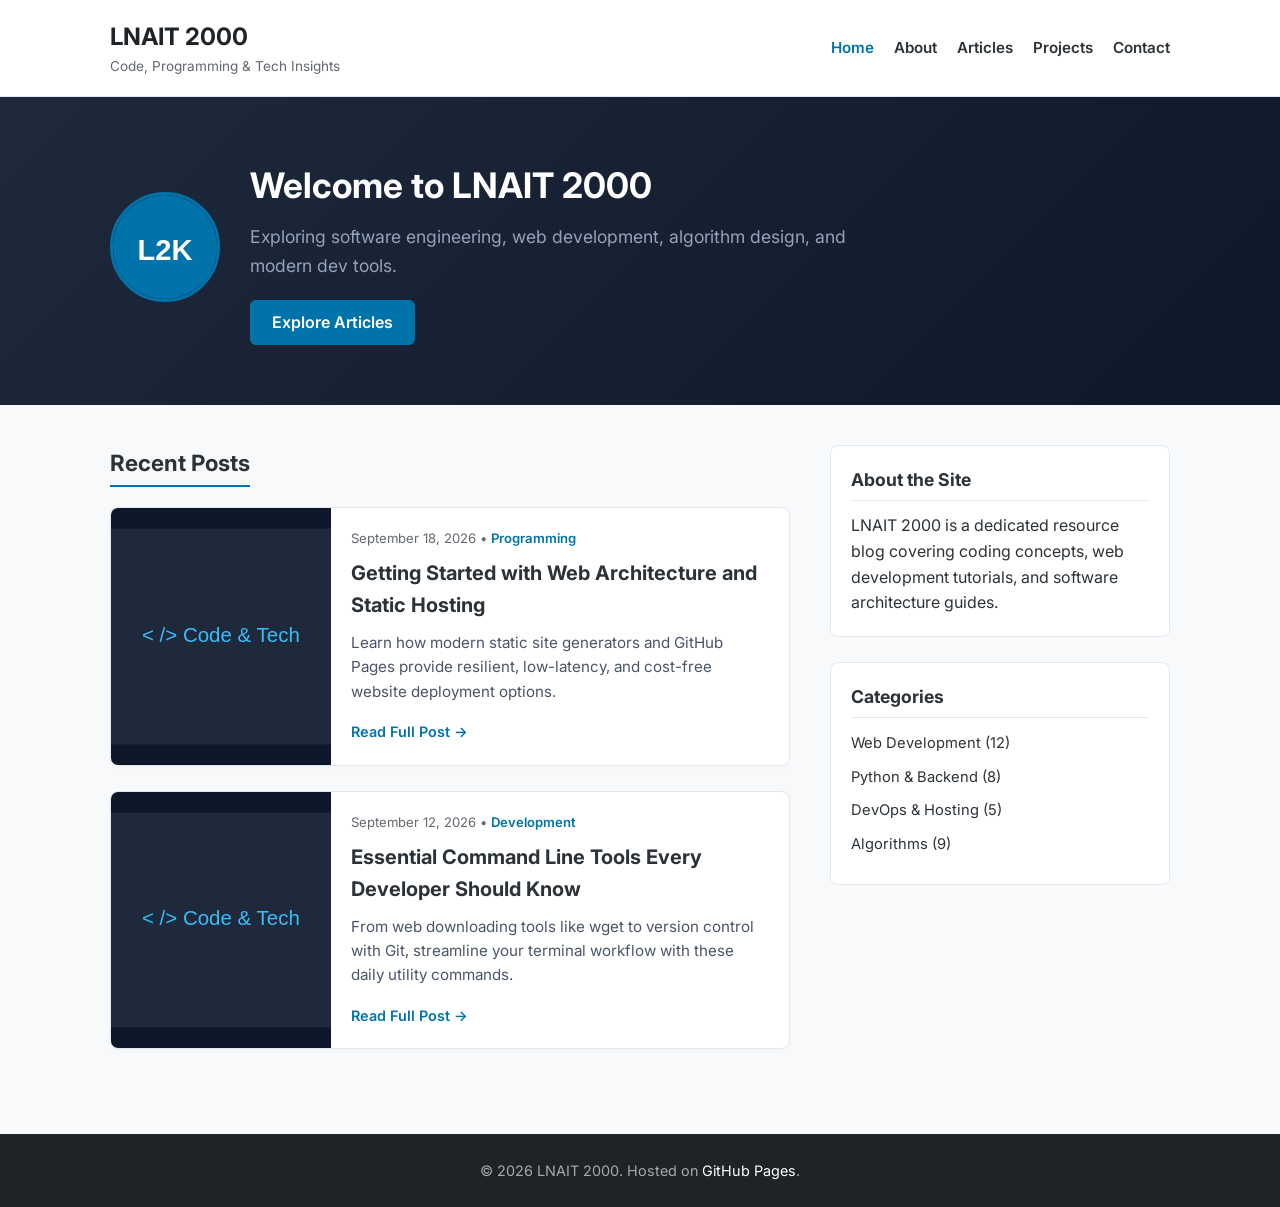
==== index.html @ fb59fc9f "Add files via upload ." ====
<!DOCTYPE html>
<html lang="en">
<head>
    <meta charset="UTF-8">
    <meta name="viewport" content="width=device-width, initial-scale=1.0">
    <title>LNAIT 2000 | Code & Programming</title>
    <link rel="stylesheet" href="style.css">
    <link rel="preconnect" href="https://fonts.googleapis.com">
    <link rel="preconnect" href="https://fonts.gstatic.com" crossorigin>
    <link href="https://fonts.googleapis.com/css2?family=Inter:wght@300;400;600;700&display=swap" rel="stylesheet">
</head>
<body>

    <!-- Header & Navigation -->
    <header class="site-header">
        <div class="container header-container">
            <div class="site-branding">
                <a href="index.html" class="site-title">LNAIT 2000</a>
                <p class="site-description">Code, Programming & Tech Insights</p>
            </div>
            <button class="mobile-toggle" aria-label="Toggle Navigation" id="mobile-toggle">
                <span></span>
                <span></span>
                <span></span>
            </button>
            <nav class="main-nav" id="main-nav">
                <ul>
                    <li><a href="#" class="active">Home</a></li>
                    <li><a href="#about">About</a></li>
                    <li><a href="#articles">Articles</a></li>
                    <li><a href="#projects">Projects</a></li>
                    <li><a href="#contact">Contact</a></li>
                </ul>
            </nav>
        </div>
    </header>

    <!-- Hero Section -->
    <section class="hero-section">
        <div class="container hero-container">
            <div class="hero-avatar">
                <img src="images/avatar.svg" alt="LNAIT 2000 Logo">
            </div>
            <div class="hero-content">
                <h1>Welcome to LNAIT 2000</h1>
                <p>Exploring software engineering, web development, algorithm design, and modern dev tools.</p>
                <a href="#articles" class="btn">Explore Articles</a>
            </div>
        </div>
    </section>

    <!-- Main Content Layout -->
    <div class="container layout-grid">
        <main class="main-content" id="articles">
            <h2 class="section-heading">Recent Posts</h2>

            <!-- Post 1 -->
            <article class="post-card">
                <div class="post-image">
                    <img src="images/post-cover.svg" alt="Post Cover">
                </div>
                <div class="post-body">
                    <div class="post-meta">September 18, 2026 • <span>Programming</span></div>
                    <h3 class="post-title"><a href="#">Getting Started with Web Architecture and Static Hosting</a></h3>
                    <p class="post-excerpt">Learn how modern static site generators and GitHub Pages provide resilient, low-latency, and cost-free website deployment options.</p>
                    <a href="#" class="read-more">Read Full Post &rarr;</a>
                </div>
            </article>

            <!-- Post 2 -->
            <article class="post-card">
                <div class="post-image">
                    <img src="images/post-cover.svg" alt="Post Cover">
                </div>
                <div class="post-body">
                    <div class="post-meta">September 12, 2026 • <span>Development</span></div>
                    <h3 class="post-title"><a href="#">Essential Command Line Tools Every Developer Should Know</a></h3>
                    <p class="post-excerpt">From web downloading tools like wget to version control with Git, streamline your terminal workflow with these daily utility commands.</p>
                    <a href="#" class="read-more">Read Full Post &rarr;</a>
                </div>
            </article>
        </main>

        <!-- Sidebar -->
        <aside class="sidebar" id="about">
            <div class="widget">
                <h3 class="widget-title">About the Site</h3>
                <p>LNAIT 2000 is a dedicated resource blog covering coding concepts, web development tutorials, and software architecture guides.</p>
            </div>

            <div class="widget">
                <h3 class="widget-title">Categories</h3>
                <ul class="widget-list">
                    <li><a href="#">Web Development (12)</a></li>
                    <li><a href="#">Python & Backend (8)</a></li>
                    <li><a href="#">DevOps & Hosting (5)</a></li>
                    <li><a href="#">Algorithms (9)</a></li>
                </ul>
            </div>
        </aside>
    </div>

    <!-- Footer -->
    <footer class="site-footer">
        <div class="container footer-container">
            <p>&copy; 2026 LNAIT 2000. Hosted on <a href="https://pages.github.com" target="_blank" rel="noopener">GitHub Pages</a>.</p>
        </div>
    </footer>

    <script src="script.js"></script>
</body>
</html>
---- style.css ----
:root {
    --primary-color: #0073aa;
    --primary-hover: #005177;
    --bg-color: #f7f9fa;
    --card-bg: #ffffff;
    --text-color: #2c3338;
    --text-muted: #646970;
    --border-color: #e2e8f0;
    --font-stack: 'Inter', system-ui, -apple-system, sans-serif;
}

* {
    box-sizing: border-box;
    margin: 0;
    padding: 0;
}

body {
    font-family: var(--font-stack);
    background-color: var(--bg-color);
    color: var(--text-color);
    line-height: 1.6;
}

.container {
    max-width: 1100px;
    margin: 0 auto;
    padding: 0 20px;
}

/* Header */
.site-header {
    background: #ffffff;
    border-bottom: 1px solid var(--border-color);
    position: sticky;
    top: 0;
    z-index: 100;
}

.header-container {
    display: flex;
    justify-content: space-between;
    align-items: center;
    padding: 18px 20px;
}

.site-title {
    font-size: 1.5rem;
    font-weight: 700;
    color: #1d2327;
    text-decoration: none;
}

.site-description {
    font-size: 0.85rem;
    color: var(--text-muted);
}

.main-nav ul {
    display: flex;
    list-style: none;
    gap: 20px;
}

.main-nav a {
    text-decoration: none;
    color: var(--text-color);
    font-weight: 600;
    font-size: 0.95rem;
    transition: color 0.2s;
}

.main-nav a:hover,
.main-nav a.active {
    color: var(--primary-color);
}

.mobile-toggle {
    display: none;
    background: none;
    border: none;
    cursor: pointer;
    flex-direction: column;
    gap: 4px;
}

.mobile-toggle span {
    width: 24px;
    height: 3px;
    background-color: var(--text-color);
    border-radius: 2px;
}

/* Hero Section */
.hero-section {
    background: linear-gradient(135deg, #1e293b 0%, #0f172a 100%);
    color: #ffffff;
    padding: 60px 0;
    margin-bottom: 40px;
}

.hero-container {
    display: flex;
    align-items: center;
    gap: 30px;
}

.hero-avatar img {
    width: 110px;
    height: 110px;
    border-radius: 50%;
    border: 3px solid var(--primary-color);
}

.hero-content h1 {
    font-size: 2.2rem;
    margin-bottom: 10px;
}

.hero-content p {
    font-size: 1.1rem;
    color: #94a3b8;
    margin-bottom: 20px;
    max-width: 600px;
}

.btn {
    display: inline-block;
    background-color: var(--primary-color);
    color: #ffffff;
    padding: 10px 22px;
    border-radius: 6px;
    text-decoration: none;
    font-weight: 600;
    transition: background 0.2s;
}

.btn:hover {
    background-color: var(--primary-hover);
}

/* Layout Grid */
.layout-grid {
    display: grid;
    grid-template-columns: 2fr 1fr;
    gap: 40px;
    margin-bottom: 60px;
}

.section-heading {
    font-size: 1.4rem;
    margin-bottom: 20px;
    border-bottom: 2px solid var(--primary-color);
    display: inline-block;
    padding-bottom: 4px;
}

/* Post Cards */
.post-card {
    background: var(--card-bg);
    border: 1px solid var(--border-color);
    border-radius: 8px;
    overflow: hidden;
    margin-bottom: 25px;
    display: flex;
    gap: 20px;
    box-shadow: 0 2px 4px rgba(0, 0, 0, 0.02);
}

.post-image img {
    width: 220px;
    height: 100%;
    object-fit: cover;
    display: block;
}

.post-body {
    padding: 20px 20px 20px 0;
}

.post-meta {
    font-size: 0.82rem;
    color: var(--text-muted);
    margin-bottom: 8px;
}

.post-meta span {
    color: var(--primary-color);
    font-weight: 600;
}

.post-title {
    font-size: 1.25rem;
    margin-bottom: 10px;
}

.post-title a {
    color: var(--text-color);
    text-decoration: none;
}

.post-title a:hover {
    color: var(--primary-color);
}

.post-excerpt {
    font-size: 0.95rem;
    color: #4a5568;
    margin-bottom: 15px;
}

.read-more {
    font-size: 0.9rem;
    font-weight: 600;
    color: var(--primary-color);
    text-decoration: none;
}

/* Sidebar Widgets */
.widget {
    background: var(--card-bg);
    border: 1px solid var(--border-color);
    border-radius: 8px;
    padding: 20px;
    margin-bottom: 25px;
}

.widget-title {
    font-size: 1.1rem;
    margin-bottom: 12px;
    padding-bottom: 6px;
    border-bottom: 1px solid var(--border-color);
}

.widget-list {
    list-style: none;
}

.widget-list li {
    margin-bottom: 8px;
}

.widget-list a {
    color: var(--text-color);
    text-decoration: none;
    font-size: 0.92rem;
}

.widget-list a:hover {
    color: var(--primary-color);
}

/* Footer */
.site-footer {
    background: #1d2327;
    color: #a7aaad;
    text-align: center;
    padding: 25px 0;
    font-size: 0.9rem;
}

.site-footer a {
    color: #ffffff;
    text-decoration: none;
}

/* Mobile Responsive */
@media (max-width: 768px) {
    .layout-grid {
        grid-template-columns: 1fr;
    }

    .hero-container {
        flex-direction: column;
        text-align: center;
    }

    .post-card {
        flex-direction: column;
    }

    .post-image img {
        width: 100%;
        height: 180px;
    }

    .post-body {
        padding: 20px;
    }

    .mobile-toggle {
        display: flex;
    }

    .main-nav {
        display: none;
        width: 100%;
        position: absolute;
        top: 100%;
        left: 0;
        background: #ffffff;
        border-bottom: 1px solid var(--border-color);
        padding: 15px 20px;
    }

    .main-nav.open {
        display: block;
    }

    .main-nav ul {
        flex-direction: column;
        gap: 12px;
    }
}
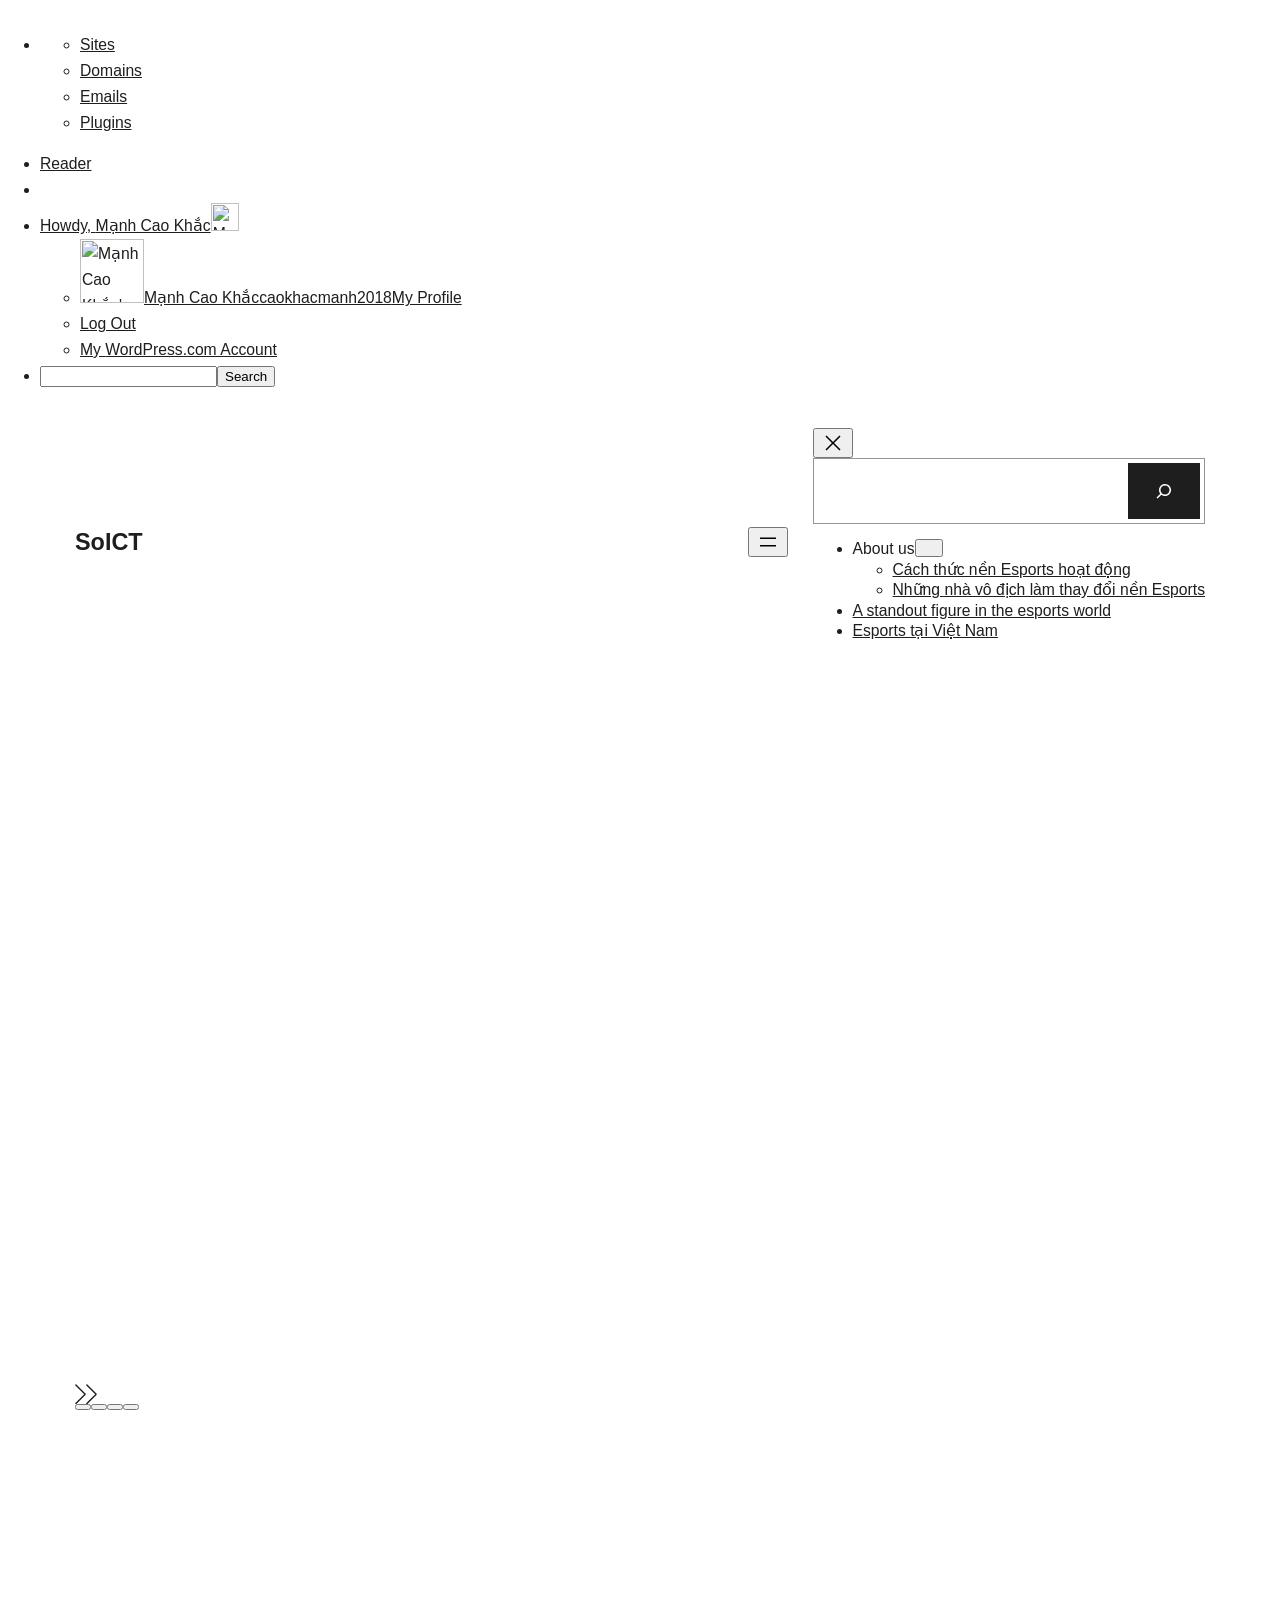
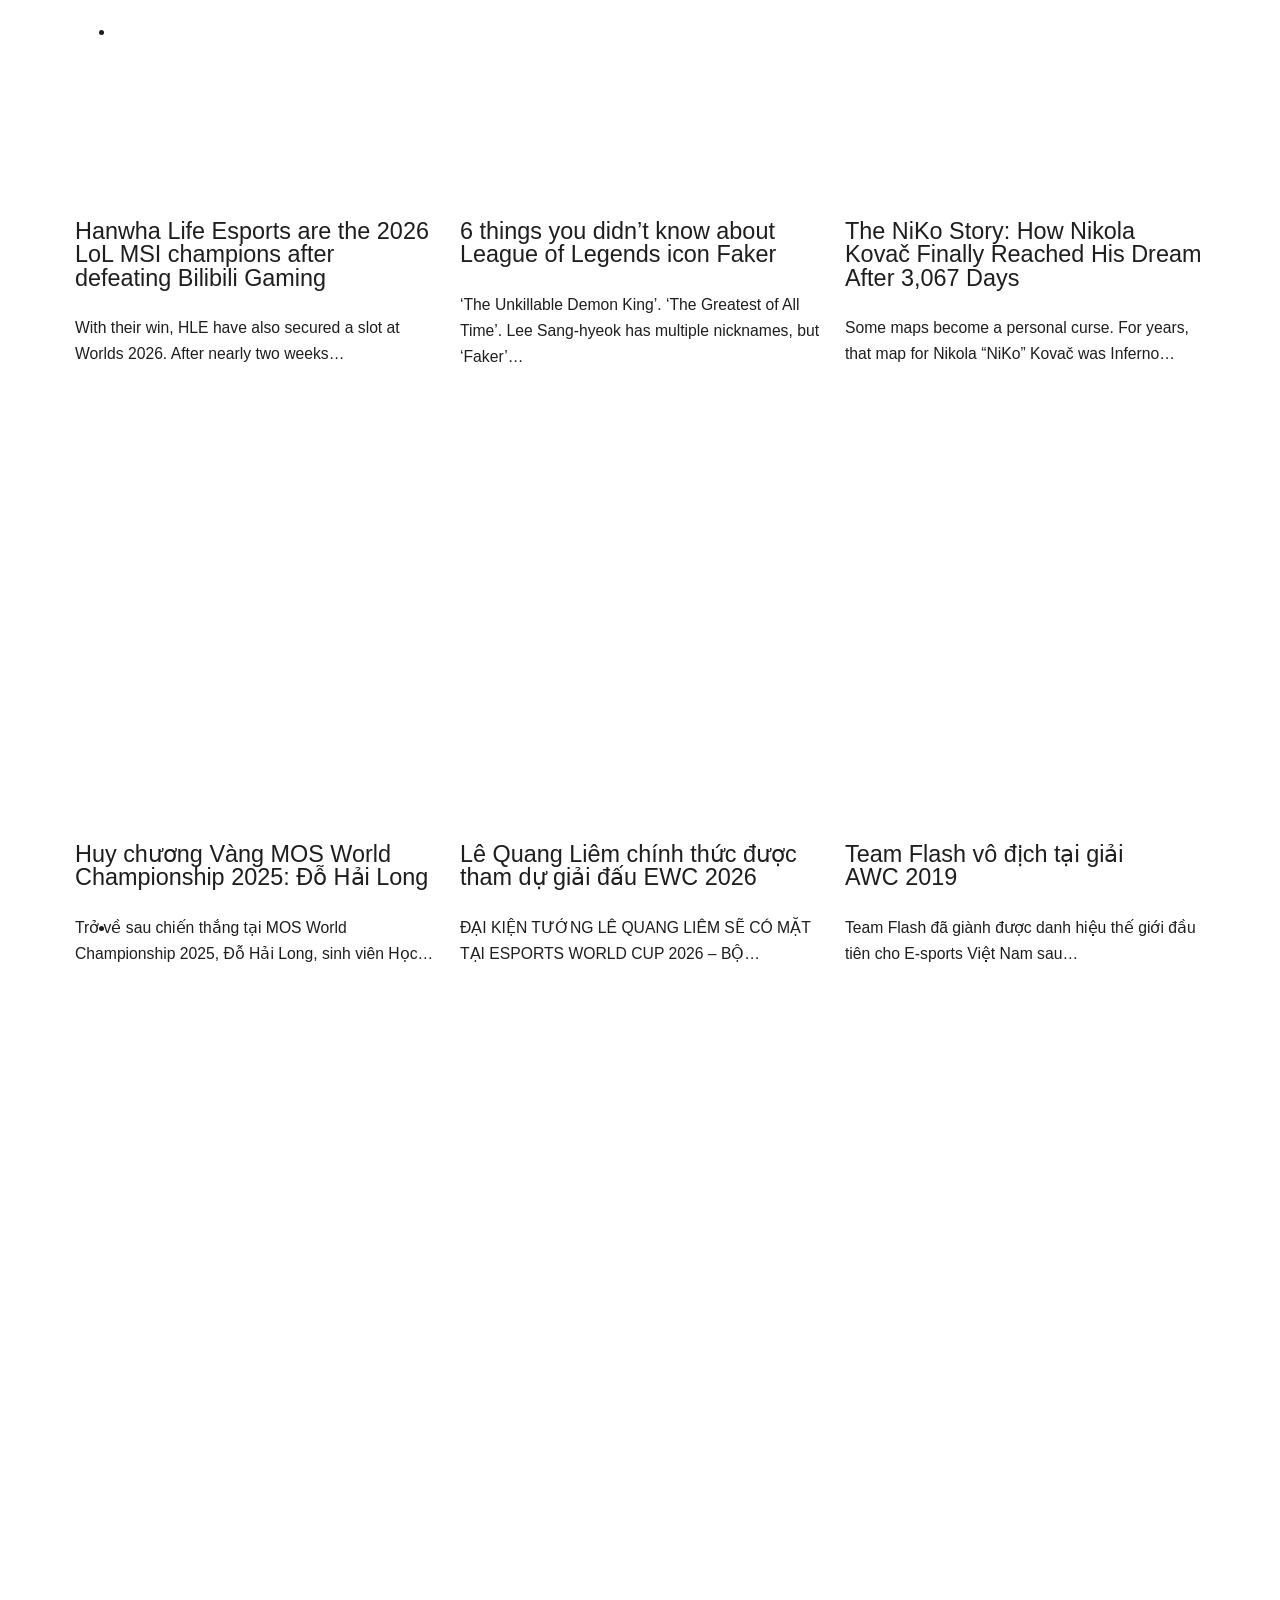
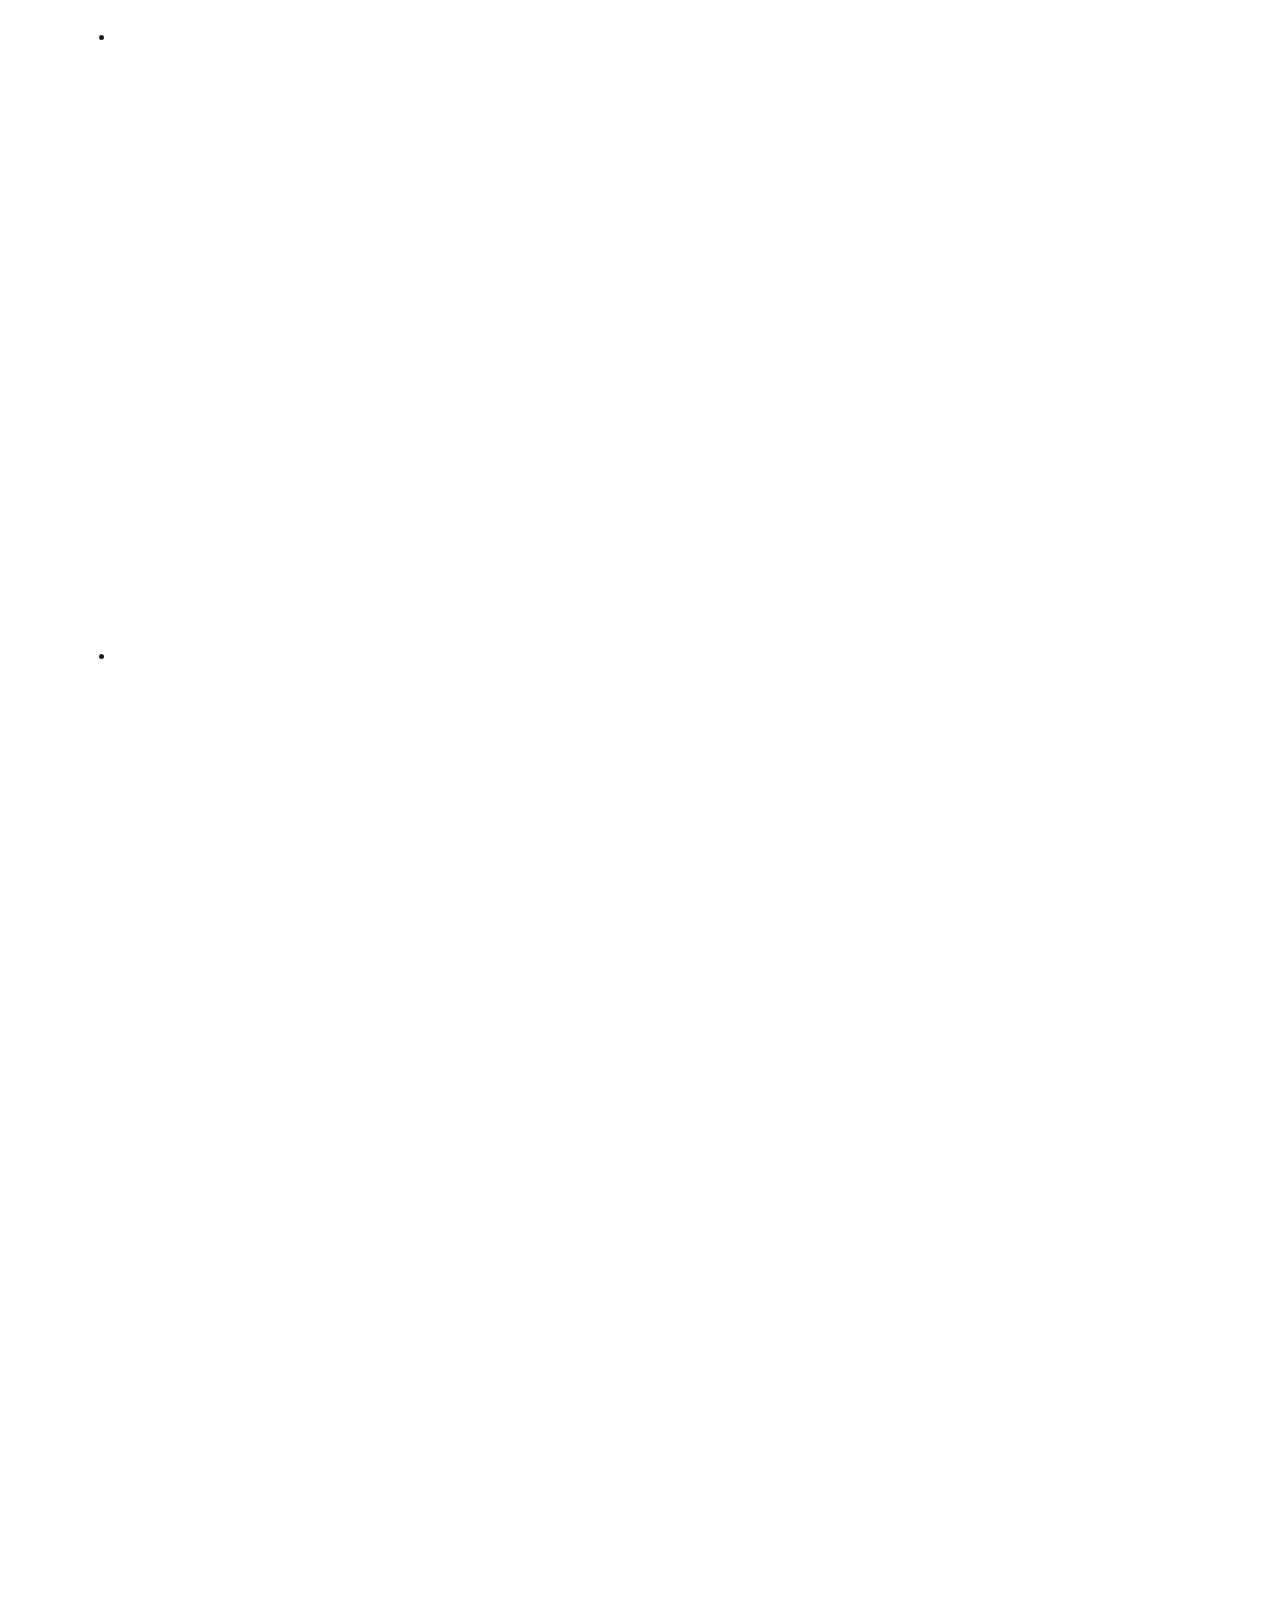
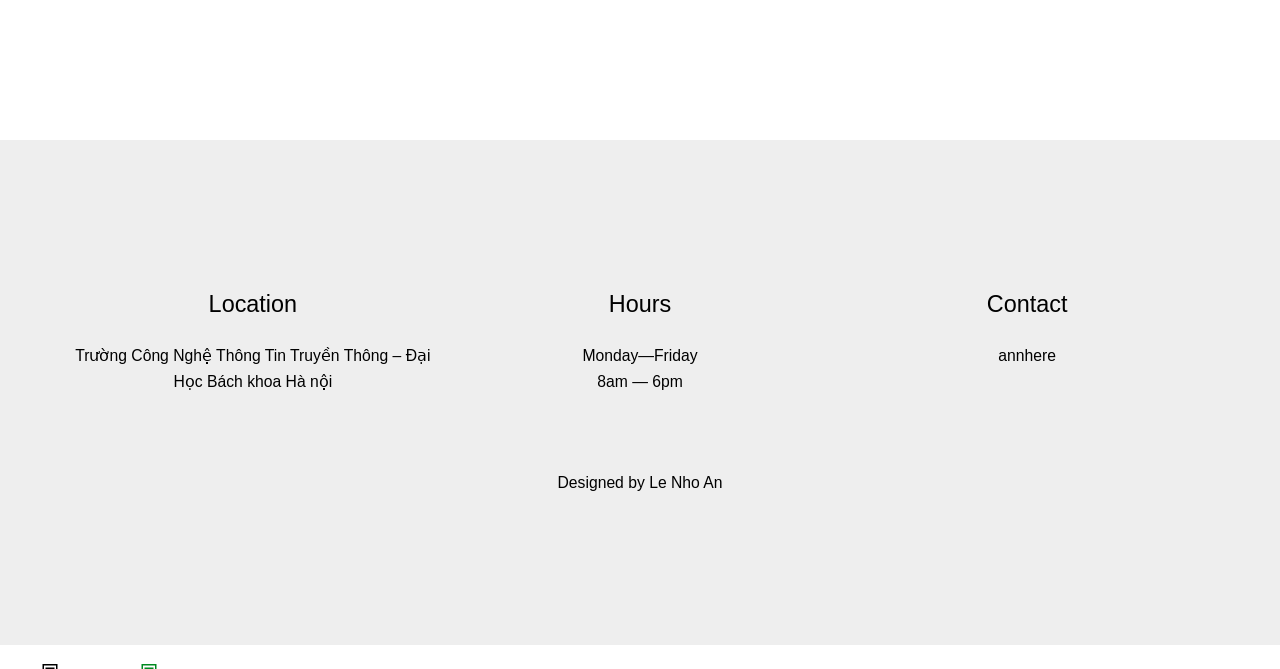
==== commit 7928e5b4: "Update index.html ." ====
--- a/index.html
+++ b/index.html
@@ -1,112 +1,993 @@
-<!DOCTYPE html>
-<html lang="en">
-<head>
-    <meta charset="UTF-8">
-    <meta name="viewport" content="width=device-width, initial-scale=1.0">
-    <title>LNAIT 2000 | Code & Programming</title>
-    <link rel="stylesheet" href="style.css">
-    <link rel="preconnect" href="https://fonts.googleapis.com">
-    <link rel="preconnect" href="https://fonts.gstatic.com" crossorigin>
-    <link href="https://fonts.googleapis.com/css2?family=Inter:wght@300;400;600;700&display=swap" rel="stylesheet">
-</head>
-<body>
-
-    <!-- Header & Navigation -->
-    <header class="site-header">
-        <div class="container header-container">
-            <div class="site-branding">
-                <a href="index.html" class="site-title">LNAIT 2000</a>
-                <p class="site-description">Code, Programming & Tech Insights</p>
-            </div>
-            <button class="mobile-toggle" aria-label="Toggle Navigation" id="mobile-toggle">
-                <span></span>
-                <span></span>
-                <span></span>
-            </button>
-            <nav class="main-nav" id="main-nav">
-                <ul>
-                    <li><a href="#" class="active">Home</a></li>
-                    <li><a href="#about">About</a></li>
-                    <li><a href="#articles">Articles</a></li>
-                    <li><a href="#projects">Projects</a></li>
-                    <li><a href="#contact">Contact</a></li>
-                </ul>
-            </nav>
-        </div>
-    </header>
-
-    <!-- Hero Section -->
-    <section class="hero-section">
-        <div class="container hero-container">
-            <div class="hero-avatar">
-                <img src="images/avatar.svg" alt="LNAIT 2000 Logo">
-            </div>
-            <div class="hero-content">
-                <h1>Welcome to LNAIT 2000</h1>
-                <p>Exploring software engineering, web development, algorithm design, and modern dev tools.</p>
-                <a href="#articles" class="btn">Explore Articles</a>
-            </div>
-        </div>
-    </section>
-
-    <!-- Main Content Layout -->
-    <div class="container layout-grid">
-        <main class="main-content" id="articles">
-            <h2 class="section-heading">Recent Posts</h2>
-
-            <!-- Post 1 -->
-            <article class="post-card">
-                <div class="post-image">
-                    <img src="images/post-cover.svg" alt="Post Cover">
-                </div>
-                <div class="post-body">
-                    <div class="post-meta">September 18, 2026 • <span>Programming</span></div>
-                    <h3 class="post-title"><a href="#">Getting Started with Web Architecture and Static Hosting</a></h3>
-                    <p class="post-excerpt">Learn how modern static site generators and GitHub Pages provide resilient, low-latency, and cost-free website deployment options.</p>
-                    <a href="#" class="read-more">Read Full Post &rarr;</a>
-                </div>
-            </article>
-
-            <!-- Post 2 -->
-            <article class="post-card">
-                <div class="post-image">
-                    <img src="images/post-cover.svg" alt="Post Cover">
-                </div>
-                <div class="post-body">
-                    <div class="post-meta">September 12, 2026 • <span>Development</span></div>
-                    <h3 class="post-title"><a href="#">Essential Command Line Tools Every Developer Should Know</a></h3>
-                    <p class="post-excerpt">From web downloading tools like wget to version control with Git, streamline your terminal workflow with these daily utility commands.</p>
-                    <a href="#" class="read-more">Read Full Post &rarr;</a>
-                </div>
-            </article>
-        </main>
-
-        <!-- Sidebar -->
-        <aside class="sidebar" id="about">
-            <div class="widget">
-                <h3 class="widget-title">About the Site</h3>
-                <p>LNAIT 2000 is a dedicated resource blog covering coding concepts, web development tutorials, and software architecture guides.</p>
-            </div>
-
-            <div class="widget">
-                <h3 class="widget-title">Categories</h3>
-                <ul class="widget-list">
-                    <li><a href="#">Web Development (12)</a></li>
-                    <li><a href="#">Python & Backend (8)</a></li>
-                    <li><a href="#">DevOps & Hosting (5)</a></li>
-                    <li><a href="#">Algorithms (9)</a></li>
-                </ul>
-            </div>
-        </aside>
-    </div>
-
-    <!-- Footer -->
-    <footer class="site-footer">
-        <div class="container footer-container">
-            <p>&copy; 2026 LNAIT 2000. Hosted on <a href="https://pages.github.com" target="_blank" rel="noopener">GitHub Pages</a>.</p>
-        </div>
-    </footer>
-
-    <script src="script.js"></script>
-</body>
-</html>+<html lang="en"><head>
+	<meta charset="UTF-8">
+	<meta name="viewport" content="width=device-width, initial-scale=1">
+<meta name="robots" content="max-image-preview:large">
+<link rel="preload" href="https://s0.wp.com/wp-content/themes/pub/assembler/assets/fonts/inter/InterVariable.woff2" as="font" type="font/woff2" crossorigin="">
+<title>SoICT – Toi yeu cong viec cua toi</title>
+<link rel="dns-prefetch" href="//s0.wp.com">
+<link rel="dns-prefetch" href="//wordpress.com">
+<link rel="alternate" type="application/rss+xml" title="SoICT » Feed" href="https://lnait2000.wordpress.com/feed/">
+<link rel="alternate" type="application/rss+xml" title="SoICT » Comments Feed" href="https://lnait2000.wordpress.com/comments/feed/">
+	<script type="text/javascript">
+		/* <![CDATA[ */
+		function addLoadEvent(func) {
+			var oldonload = window.onload;
+			if (typeof window.onload != 'function') {
+				window.onload = func;
+			} else {
+				window.onload = function () {
+					oldonload();
+					func();
+				}
+			}
+		}
+		/* ]]> */
+	</script>
+	<style id="wp-img-auto-sizes-contain-inline-css">
+img:is([sizes=auto i],[sizes^="auto," i]){contain-intrinsic-size:3000px 1500px}
+/*# sourceURL=wp-img-auto-sizes-contain-inline-css */
+</style>
+<link crossorigin="anonymous" rel="stylesheet" id="all-css-2-1" href="/_static/??-eJxdizsOgCAMQC8kNrqAg/Es/IJVqMZCvL7gpuv7wH0KJBuL8wyWGZzmFe1B3CekvpIO/ol2VQmjr09Sn+wpg4lHEGcsAYkh6Wv3GSm0/J0/pM1Lmgep1CRHqeT2ACafNBw=&amp;cssminify=yes" type="text/css" media="all">
+<style id="admin-bar-inline-css">
+		#wpadminbar #wp-admin-bar-command-palette .ab-icon:before {
+			content: "\f179";
+			content: "\f179" / '';
+			top: 3px;
+		}
+		#wpadminbar #wp-admin-bar-command-palette kbd {
+			background: transparent;
+		}
+		@media screen and (max-width: 782px) {
+			#wpadminbar #wp-admin-bar-command-palette .ab-icon:before {
+				text-indent: 0;
+				font: normal 32px/1 dashicons;
+				width: 52px;
+				text-align: center;
+				-webkit-font-smoothing: antialiased;
+				-moz-osx-font-smoothing: grayscale;
+				display: block;
+				font-size: 34px;
+				height: 46px;
+				line-height: 1.38235294;
+				top: 0;
+			}
+			#wpadminbar li#wp-admin-bar-command-palette {
+				display: block;
+			}
+			#wpadminbar #wp-admin-bar-command-palette {
+				position: static;
+			}
+		}
+		#wpadminbar .quicklinks li img.blavatar {
+			border-radius: 2px;
+		}
+		#wpadminbar #wp-admin-bar-site-name.has-site-icon > .ab-item {
+			display: flex;
+			align-items: center;
+			gap: 6px;
+		}
+		#wpadminbar #wp-admin-bar-site-name.has-site-icon > .ab-item:before {
+			content: none;
+		}
+		#wpadminbar #wp-admin-bar-site-name > .ab-item .site-icon {
+			width: 20px;
+			height: 20px;
+			background: #f0f0f1;
+			border-radius: 2px;
+		}
+		@media screen and (max-width: 782px) {
+			#wpadminbar #wp-admin-bar-site-name > .ab-item .site-icon {
+				position: absolute;
+				top: 9px;
+				left: 12px;
+				width: 28px;
+				height: 28px;
+				margin: 0;
+				border-radius: 4px;
+			}
+		}
+
+		@media screen { html { margin-top: 32px !important; } }
+		@media screen and ( max-width: 782px ) { html { margin-top: 46px !important; } }
+	
+@media print { #wpadminbar { display:none; } }
+
+			.admin-bar {
+				position: inherit !important;
+				top: auto !important;
+			}
+			.admin-bar .goog-te-banner-frame {
+				top: 32px !important
+			}
+			@media screen and (max-width: 782px) {
+				.admin-bar .goog-te-banner-frame {
+					top: 46px !important;
+				}
+			}
+			@media screen and (max-width: 480px) {
+				.admin-bar .goog-te-banner-frame {
+					position: absolute;
+				}
+			}
+		
+/*# sourceURL=admin-bar-inline-css */
+</style>
+<style id="wp-block-site-title-inline-css">
+.wp-block-site-title{box-sizing:border-box}.wp-block-site-title :where(a){color:inherit;font-family:inherit;font-size:inherit;font-style:inherit;font-weight:inherit;letter-spacing:inherit;line-height:inherit;text-decoration:inherit}
+/*# sourceURL=/wp-content/plugins/gutenberg-core/v24.0.0/build/styles/block-library/site-title/style.min.css */
+</style>
+<style id="wp-block-group-inline-css">
+.wp-block-group{box-sizing:border-box}:where(.wp-block-group.wp-block-group-is-layout-constrained){position:relative}
+/*# sourceURL=/wp-content/plugins/gutenberg-core/v24.0.0/build/styles/block-library/group/style.min.css */
+</style>
+<style id="wp-block-search-inline-css">
+.wp-block-search__button{margin-left:10px;word-break:normal}.wp-block-search__button.has-icon{line-height:0}.wp-block-search__button svg{fill:currentColor;height:1.25em;min-height:24px;min-width:24px;vertical-align:text-bottom;width:1.25em}:where(.wp-block-search__button){border:1px solid #ccc;padding:6px 10px}.wp-block-search__inside-wrapper{display:flex;flex:auto;flex-wrap:nowrap;max-width:100%}:where(.wp-block-search__label){width:100%}.wp-block-search.wp-block-search__button-only .wp-block-search__button{box-sizing:border-box;display:flex;flex-shrink:0;justify-content:center;margin-left:0;max-width:100%}.wp-block-search.wp-block-search__button-only .wp-block-search__inside-wrapper{min-width:0!important;transition-property:width}.wp-block-search.wp-block-search__button-only .wp-block-search__input{flex-basis:100%;transition-duration:.3s}.wp-block-search.wp-block-search__button-only.wp-block-search__searchfield-hidden,.wp-block-search.wp-block-search__button-only.wp-block-search__searchfield-hidden .wp-block-search__inside-wrapper{overflow:hidden}.wp-block-search.wp-block-search__button-only.wp-block-search__searchfield-hidden .wp-block-search__input{border-left-width:0!important;border-right-width:0!important;flex-basis:0;flex-grow:0;margin:0;min-width:0!important;padding-left:0!important;padding-right:0!important;width:0!important}:where(.wp-block-search__input){appearance:none;border:1px solid #949494;flex-grow:1;font-family:inherit;font-size:inherit;font-style:inherit;font-weight:inherit;letter-spacing:inherit;line-height:inherit;margin-left:0;margin-right:0;min-width:3rem;padding:8px;text-decoration:unset!important;text-transform:inherit}:where(.wp-block-search__button-inside .wp-block-search__inside-wrapper){background-color:#fff;border:1px solid #949494;box-sizing:border-box;padding:4px}:where(.wp-block-search__button-inside .wp-block-search__inside-wrapper) .wp-block-search__input{border:none;border-radius:0;padding:0 4px}:where(.wp-block-search__button-inside .wp-block-search__inside-wrapper) .wp-block-search__input:focus{outline:none}:where(.wp-block-search__button-inside .wp-block-search__inside-wrapper) :where(.wp-block-search__button){padding:4px 8px}.wp-block-search.aligncenter .wp-block-search__inside-wrapper{margin:auto}.wp-block[data-align=right] .wp-block-search.wp-block-search__button-only .wp-block-search__inside-wrapper{float:right}
+/*# sourceURL=/wp-content/plugins/gutenberg-core/v24.0.0/build/styles/block-library/search/style.min.css */
+</style>
+<style id="wp-block-navigation-link-inline-css">
+.wp-block-navigation .wp-block-navigation-item__label{overflow-wrap:break-word}.wp-block-navigation .wp-block-navigation-item__description{display:none}.link-ui-tools{outline:1px solid #f0f0f0;padding:8px}.link-ui-block-inserter{padding-top:8px}.link-ui-block-inserter__back{margin-left:8px;text-transform:uppercase}
+/*# sourceURL=/wp-content/plugins/gutenberg-core/v24.0.0/build/styles/block-library/navigation-link/style.min.css */
+</style>
+<link crossorigin="anonymous" rel="stylesheet" id="all-css-12-1" href="/wp-content/plugins/gutenberg-core/v24.0.0/build/styles/block-library/navigation/style.min.css?m=1789650619i&amp;cssminify=yes" type="text/css" media="all">
+<style id="wp-block-spacer-inline-css">
+.wp-block-spacer{clear:both}
+/*# sourceURL=/wp-content/plugins/gutenberg-core/v24.0.0/build/styles/block-library/spacer/style.min.css */
+</style>
+<link crossorigin="anonymous" rel="stylesheet" id="all-css-16-1" href="/_static/??-eJydzMENgzAMBdCFgA9BCC5VR6mKsVpDcKI6IeujSkzA8V0eSqwpaGJN2HMdff6IGlZO8U3bZVhWvEQJsw+0GczLwvYNBYdwaciswr2oSOTfP3juj24cp8E51/brCQprN7E=&amp;cssminify=yes" type="text/css" media="all">
+<style id="wp-block-image-inline-css">
+.wp-block-image>a,.wp-block-image>figure>a{display:inline-block}.wp-block-image img{box-sizing:border-box;height:auto;max-width:100%;vertical-align:bottom}@media not (prefers-reduced-motion){.wp-block-image img.hide{visibility:hidden}.wp-block-image img.show{animation:show-content-image .4s}}.wp-block-image[style*=border-radius] img,.wp-block-image[style*=border-radius]>a{border-radius:inherit}.wp-block-image.has-custom-border img{box-sizing:border-box}.wp-block-image.aligncenter{text-align:center}.wp-block-image.alignfull>a,.wp-block-image.alignwide>a{width:100%}.wp-block-image.alignfull img,.wp-block-image.alignwide img{height:auto;width:100%}.wp-block-image .aligncenter,.wp-block-image .alignleft,.wp-block-image .alignright,.wp-block-image.aligncenter,.wp-block-image.alignleft,.wp-block-image.alignright{display:table}.wp-block-image .aligncenter>figcaption,.wp-block-image .alignleft>figcaption,.wp-block-image .alignright>figcaption,.wp-block-image.aligncenter>figcaption,.wp-block-image.alignleft>figcaption,.wp-block-image.alignright>figcaption{caption-side:bottom;display:table-caption}.wp-block-image .alignleft{float:left;margin:.5em 1em .5em 0}.wp-block-image .alignright{float:right;margin:.5em 0 .5em 1em}.wp-block-image .aligncenter{margin-left:auto;margin-right:auto}.wp-block-image :where(figcaption){margin-bottom:1em;margin-top:.5em}.wp-block-image.is-style-circle-mask img{border-radius:9999px}@supports ((-webkit-mask-image:none) or (mask-image:none)) or (-webkit-mask-image:none){.wp-block-image.is-style-circle-mask img{border-radius:0;-webkit-mask-image:url('data:image/svg+xml;utf8,<svg viewBox="0 0 100 100" xmlns="http://www.w3.org/2000/svg"><circle cx="50" cy="50" r="50"/></svg>');mask-image:url('data:image/svg+xml;utf8,<svg viewBox="0 0 100 100" xmlns="http://www.w3.org/2000/svg"><circle cx="50" cy="50" r="50"/></svg>');mask-mode:alpha;-webkit-mask-position:center;mask-position:center;-webkit-mask-repeat:no-repeat;mask-repeat:no-repeat;-webkit-mask-size:contain;mask-size:contain}}:root :where(.wp-block-image.is-style-rounded img,.wp-block-image .is-style-rounded img){border-radius:9999px}.wp-block-image figure{margin:0}.wp-lightbox-container{display:flex;flex-direction:column;position:relative}.wp-lightbox-container img{cursor:zoom-in}.wp-lightbox-container img:hover+button{opacity:1}.wp-lightbox-container button{align-items:center;backdrop-filter:blur(16px) saturate(180%);background-color:rgba(90,90,90,.25);border:none;border-radius:4px;cursor:zoom-in;display:flex;height:20px;justify-content:center;opacity:0;padding:0;position:absolute;right:16px;text-align:center;top:16px;width:20px;z-index:100}@media not (prefers-reduced-motion){.wp-lightbox-container button{transition:opacity .2s ease}}.wp-lightbox-container button:focus-visible{outline:3px auto rgba(90,90,90,.25);outline:3px auto -webkit-focus-ring-color;outline-offset:3px}.wp-lightbox-container button:hover{cursor:pointer;opacity:1}.wp-lightbox-container button:focus{opacity:1}.wp-lightbox-container button:focus,.wp-lightbox-container button:hover,.wp-lightbox-container button:not(:hover):not(:active):not(.has-background){background-color:rgba(90,90,90,.25);border:none}.wp-lightbox-overlay{box-sizing:border-box;cursor:zoom-out;height:100vh;left:0;overflow:hidden;position:fixed;top:0;visibility:hidden;width:100%;z-index:100000}.wp-lightbox-overlay .wp-lightbox-close-button{align-items:center;cursor:pointer;display:flex;font-family:inherit;gap:8px;justify-content:center;line-height:1;min-height:40px;min-width:40px;padding:0 4px;position:absolute;right:calc(env(safe-area-inset-right) + 16px);top:calc(env(safe-area-inset-top) + 16px);z-index:5000000}.wp-lightbox-overlay .wp-lightbox-close-button:focus,.wp-lightbox-overlay .wp-lightbox-close-button:hover,.wp-lightbox-overlay .wp-lightbox-close-button:not(:hover):not(:active):not(.has-background){background:none;border:none}.wp-lightbox-overlay .wp-lightbox-close-button:has(.wp-lightbox-close-text:not([hidden])) .wp-lightbox-close-icon svg{height:1em;width:1em}.wp-lightbox-overlay .wp-lightbox-close-icon svg{display:block}.wp-lightbox-overlay .wp-lightbox-navigation-button-next,.wp-lightbox-overlay .wp-lightbox-navigation-button-prev{align-items:center;bottom:16px;cursor:pointer;display:flex;font-family:inherit;gap:4px;justify-content:center;line-height:1;min-height:40px;min-width:40px;padding:0 8px;position:absolute;z-index:2000002}.wp-lightbox-overlay .wp-lightbox-navigation-button-next[hidden],.wp-lightbox-overlay .wp-lightbox-navigation-button-prev[hidden]{display:none}@media (min-width:960px){.wp-lightbox-overlay .wp-lightbox-navigation-button-next,.wp-lightbox-overlay .wp-lightbox-navigation-button-prev{bottom:50%;transform:translateY(-50%)}}.wp-lightbox-overlay .wp-lightbox-navigation-button-next:focus,.wp-lightbox-overlay .wp-lightbox-navigation-button-next:hover,.wp-lightbox-overlay .wp-lightbox-navigation-button-next:not(:hover):not(:active):not(.has-background),.wp-lightbox-overlay .wp-lightbox-navigation-button-prev:focus,.wp-lightbox-overlay .wp-lightbox-navigation-button-prev:hover,.wp-lightbox-overlay .wp-lightbox-navigation-button-prev:not(:hover):not(:active):not(.has-background){background:none;border:none;padding:0 8px}.wp-lightbox-overlay .wp-lightbox-navigation-button-next:has(.wp-lightbox-navigation-text:not([hidden])) .wp-lightbox-navigation-icon svg,.wp-lightbox-overlay .wp-lightbox-navigation-button-prev:has(.wp-lightbox-navigation-text:not([hidden])) .wp-lightbox-navigation-icon svg{display:block;height:1.5em;width:1.5em}.wp-lightbox-overlay .wp-lightbox-navigation-button-prev{left:calc(env(safe-area-inset-left) + 16px)}.wp-lightbox-overlay .wp-lightbox-navigation-button-next{right:calc(env(safe-area-inset-right) + 16px)}.wp-lightbox-overlay .wp-lightbox-navigation-icon svg{vertical-align:middle}.wp-lightbox-overlay .lightbox-image-container{height:var(--wp--lightbox-container-height);left:50%;overflow:hidden;position:absolute;top:50%;transform:translate(-50%,-50%);transform-origin:top left;width:var(--wp--lightbox-container-width);z-index:2000001}.wp-lightbox-overlay .wp-block-image{align-items:center;box-sizing:border-box;display:flex;height:100%;justify-content:center;margin:0;position:relative;transform-origin:0 0;width:100%;z-index:3000000}.wp-lightbox-overlay .wp-block-image img{height:var(--wp--lightbox-image-height);min-height:var(--wp--lightbox-image-height);min-width:var(--wp--lightbox-image-width);width:var(--wp--lightbox-image-width)}.wp-lightbox-overlay .wp-block-image figcaption{display:none}.wp-lightbox-overlay button{background:none;border:none}.wp-lightbox-overlay .scrim{background-color:#fff;height:100%;opacity:.9;position:absolute;width:100%;z-index:2000000}.wp-lightbox-overlay.active{visibility:visible}@media not (prefers-reduced-motion){.wp-lightbox-overlay.active{animation:turn-on-visibility .25s both}.wp-lightbox-overlay.active img{animation:turn-on-visibility .35s both}.wp-lightbox-overlay.show-closing-animation:not(.active){animation:turn-off-visibility .35s both}.wp-lightbox-overlay.show-closing-animation:not(.active) img{animation:turn-off-visibility .25s both}.wp-lightbox-overlay.zoom.active{animation:none;opacity:1;visibility:visible}.wp-lightbox-overlay.zoom.active .lightbox-image-container{animation:lightbox-zoom-in .4s}.wp-lightbox-overlay.zoom.active .lightbox-image-container img{animation:none}.wp-lightbox-overlay.zoom.active .scrim{animation:turn-on-visibility .4s forwards}.wp-lightbox-overlay.zoom.show-closing-animation:not(.active){animation:none}.wp-lightbox-overlay.zoom.show-closing-animation:not(.active) .lightbox-image-container{animation:lightbox-zoom-out .4s}.wp-lightbox-overlay.zoom.show-closing-animation:not(.active) .lightbox-image-container img{animation:none}.wp-lightbox-overlay.zoom.show-closing-animation:not(.active) .scrim{animation:turn-off-visibility .4s forwards}}@keyframes show-content-image{0%{visibility:hidden}99%{visibility:hidden}to{visibility:visible}}@keyframes turn-on-visibility{0%{opacity:0}to{opacity:1}}@keyframes turn-off-visibility{0%{opacity:1;visibility:visible}99%{opacity:0;visibility:visible}to{opacity:0;visibility:hidden}}@keyframes lightbox-zoom-in{0%{transform:translate(calc((-100vw + var(--wp--lightbox-scrollbar-width))/2 + var(--wp--lightbox-initial-left-position)),calc(-50vh + var(--wp--lightbox-initial-top-position))) scale(var(--wp--lightbox-scale))}to{transform:translate(-50%,-50%) scale(1)}}@keyframes lightbox-zoom-out{0%{transform:translate(-50%,-50%) scale(1);visibility:visible}99%{visibility:visible}to{transform:translate(calc((-100vw + var(--wp--lightbox-scrollbar-width))/2 + var(--wp--lightbox-initial-left-position)),calc(-50vh + var(--wp--lightbox-initial-top-position))) scale(var(--wp--lightbox-scale));visibility:hidden}}
+/*# sourceURL=/wp-content/plugins/gutenberg-core/v24.0.0/build/styles/block-library/image/style.min.css */
+</style>
+<style id="wp-block-post-title-inline-css">
+.wp-block-post-title{box-sizing:border-box;word-break:break-word}.wp-block-post-title :where(a){display:inline-block;font-family:inherit;font-size:inherit;font-style:inherit;font-weight:inherit;letter-spacing:inherit;line-height:inherit;text-decoration:inherit}
+/*# sourceURL=/wp-content/plugins/gutenberg-core/v24.0.0/build/styles/block-library/post-title/style.min.css */
+</style>
+<style id="wp-block-heading-inline-css">
+h1:where(.wp-block-heading).has-background,h2:where(.wp-block-heading).has-background,h3:where(.wp-block-heading).has-background,h4:where(.wp-block-heading).has-background,h5:where(.wp-block-heading).has-background,h6:where(.wp-block-heading).has-background{padding:var(--wp--style--block-background-padding,1.25em 2.375em)}h1.has-text-align-left[style*=writing-mode]:where([style*=vertical-lr]),h1.has-text-align-right[style*=writing-mode]:where([style*=vertical-rl]),h2.has-text-align-left[style*=writing-mode]:where([style*=vertical-lr]),h2.has-text-align-right[style*=writing-mode]:where([style*=vertical-rl]),h3.has-text-align-left[style*=writing-mode]:where([style*=vertical-lr]),h3.has-text-align-right[style*=writing-mode]:where([style*=vertical-rl]),h4.has-text-align-left[style*=writing-mode]:where([style*=vertical-lr]),h4.has-text-align-right[style*=writing-mode]:where([style*=vertical-rl]),h5.has-text-align-left[style*=writing-mode]:where([style*=vertical-lr]),h5.has-text-align-right[style*=writing-mode]:where([style*=vertical-rl]),h6.has-text-align-left[style*=writing-mode]:where([style*=vertical-lr]),h6.has-text-align-right[style*=writing-mode]:where([style*=vertical-rl]){rotate:180deg}
+/*# sourceURL=/wp-content/plugins/gutenberg-core/v24.0.0/build/styles/block-library/heading/style.min.css */
+</style>
+<style id="wp-block-paragraph-inline-css">
+.is-small-text{font-size:.875em}.is-regular-text{font-size:1em}.is-large-text{font-size:2.25em}.is-larger-text{font-size:3em}.has-drop-cap:not(:focus):first-letter{float:left;font-size:8.4em;font-style:normal;font-weight:100;line-height:.68;margin:.05em .1em 0 0;text-transform:uppercase}body.rtl .has-drop-cap:not(:focus):first-letter{float:none;margin-left:.1em}p.has-drop-cap.has-background{overflow:hidden}:root :where(p.has-background){padding:var(--wp--style--block-background-padding,1.25em 2.375em)}:where(p.has-text-color:not(.has-link-color)) a{color:inherit}p.has-text-align-left[style*="writing-mode:vertical-lr"],p.has-text-align-right[style*="writing-mode:vertical-rl"]{rotate:180deg}
+/*# sourceURL=/wp-content/plugins/gutenberg-core/v24.0.0/build/styles/block-library/paragraph/style.min.css */
+</style>
+<style id="wp-block-post-excerpt-inline-css">
+:where(.wp-block-post-excerpt){box-sizing:border-box;margin-bottom:var(--wp--style--block-gap);margin-top:var(--wp--style--block-gap)}.wp-block-post-excerpt__excerpt{margin-bottom:0;margin-top:0}.wp-block-post-excerpt__more-text{margin-bottom:0;margin-top:var(--wp--style--block-gap)}.wp-block-post-excerpt__more-link{display:inline-block}
+/*# sourceURL=/wp-content/plugins/gutenberg-core/v24.0.0/build/styles/block-library/post-excerpt/style.min.css */
+</style>
+<style id="wp-block-media-text-inline-css">
+.wp-block-media-text{box-sizing:border-box;direction:ltr;display:grid;grid-template-columns:50% 1fr;grid-template-rows:auto}.wp-block-media-text.has-media-on-the-right{grid-template-columns:1fr 50%}.wp-block-media-text.is-vertically-aligned-top>.wp-block-media-text__content,.wp-block-media-text.is-vertically-aligned-top>.wp-block-media-text__media{align-self:start}.wp-block-media-text.is-vertically-aligned-center>.wp-block-media-text__content,.wp-block-media-text.is-vertically-aligned-center>.wp-block-media-text__media,.wp-block-media-text>.wp-block-media-text__content,.wp-block-media-text>.wp-block-media-text__media{align-self:center}.wp-block-media-text.is-vertically-aligned-bottom>.wp-block-media-text__content,.wp-block-media-text.is-vertically-aligned-bottom>.wp-block-media-text__media{align-self:end}.wp-block-media-text>.wp-block-media-text__media{grid-column:1;grid-row:1;margin:0}.wp-block-media-text>.wp-block-media-text__content{direction:ltr;grid-column:2;grid-row:1;padding:0 8%;word-break:break-word}.wp-block-media-text.has-media-on-the-right>.wp-block-media-text__media{grid-column:2;grid-row:1}.wp-block-media-text.has-media-on-the-right>.wp-block-media-text__content{grid-column:1;grid-row:1}.wp-block-media-text__media a{display:block}.wp-block-media-text__media img,.wp-block-media-text__media video{height:auto;max-width:unset;vertical-align:middle;width:100%}.wp-block-media-text.is-image-fill>.wp-block-media-text__media{background-size:cover;height:100%;min-height:250px}.wp-block-media-text.is-image-fill>.wp-block-media-text__media>a{display:block;height:100%}.wp-block-media-text.is-image-fill>.wp-block-media-text__media img{border:0;clip-path:inset(50%);height:1px;margin:-1px;overflow:hidden;padding:0;position:absolute;width:1px}.wp-block-media-text.is-image-fill-element>.wp-block-media-text__media{height:100%;min-height:250px;position:relative}.wp-block-media-text.is-image-fill-element>.wp-block-media-text__media>a{display:block;height:100%}.wp-block-media-text.is-image-fill-element>.wp-block-media-text__media img{height:100%;object-fit:cover;position:absolute;width:100%}@media (max-width:600px){.wp-block-media-text.is-stacked-on-mobile{grid-template-columns:100%!important}.wp-block-media-text.is-stacked-on-mobile>.wp-block-media-text__media{grid-column:1;grid-row:1}.wp-block-media-text.is-stacked-on-mobile>.wp-block-media-text__content{grid-column:1;grid-row:2}}
+/*# sourceURL=/wp-content/plugins/gutenberg-core/v24.0.0/build/styles/block-library/media-text/style.min.css */
+</style>
+<link crossorigin="anonymous" rel="stylesheet" id="all-css-28-1" href="/wp-content/mu-plugins/jetpack-plugin/sun/modules/carousel/jetpack-carousel.css?m=1785214086i&amp;cssminify=yes" type="text/css" media="all">
+<style id="wp-block-post-template-inline-css">
+.wp-block-post-template{box-sizing:border-box;list-style:none;margin-bottom:0;margin-top:0;max-width:100%;padding:0}.wp-block-post-template.is-flex-container{display:flex;flex-direction:row;flex-wrap:wrap;gap:1.25em}.wp-block-post-template.is-flex-container>li{margin:0;width:100%}@media (min-width:600px){.wp-block-post-template.is-flex-container.is-flex-container.columns-2>li{width:calc(50% - .625em)}.wp-block-post-template.is-flex-container.is-flex-container.columns-3>li{width:calc(33.33333% - .83333em)}.wp-block-post-template.is-flex-container.is-flex-container.columns-4>li{width:calc(25% - .9375em)}.wp-block-post-template.is-flex-container.is-flex-container.columns-5>li{width:calc(20% - 1em)}.wp-block-post-template.is-flex-container.is-flex-container.columns-6>li{width:calc(16.66667% - 1.04167em)}}@media (max-width:600px){.wp-block-post-template-is-layout-grid[class*=columns-]:not(.has-native-responsive-grid){grid-template-columns:1fr}}.wp-block-post-template-is-layout-constrained>li>.alignright,.wp-block-post-template-is-layout-flow>li>.alignright{float:right;margin-inline-end:0;margin-inline-start:2em}.wp-block-post-template-is-layout-constrained>li>.alignleft,.wp-block-post-template-is-layout-flow>li>.alignleft{float:left;margin-inline-end:2em;margin-inline-start:0}.wp-block-post-template-is-layout-constrained>li>.aligncenter,.wp-block-post-template-is-layout-flow>li>.aligncenter{margin-inline-end:auto;margin-inline-start:auto}
+/*# sourceURL=/wp-content/plugins/gutenberg-core/v24.0.0/build/styles/block-library/post-template/style.min.css */
+</style>
+<style id="jetpack-block-tiled-gallery-inline-css">
+:is(.wp-block-jetpack-tiled-gallery .is-style-circle,.wp-block-jetpack-tiled-gallery.is-style-circle) .tiled-gallery__item img{border-radius:50%}:is(.wp-block-jetpack-tiled-gallery .is-style-circle,.wp-block-jetpack-tiled-gallery .is-style-square,.wp-block-jetpack-tiled-gallery.is-style-circle,.wp-block-jetpack-tiled-gallery.is-style-square) .tiled-gallery__row{flex-grow:1;width:100%}:is(.wp-block-jetpack-tiled-gallery .is-style-circle,.wp-block-jetpack-tiled-gallery .is-style-square,.wp-block-jetpack-tiled-gallery.is-style-circle,.wp-block-jetpack-tiled-gallery.is-style-square) .tiled-gallery__row.columns-1 .tiled-gallery__col{width:100%}:is(.wp-block-jetpack-tiled-gallery .is-style-circle,.wp-block-jetpack-tiled-gallery .is-style-square,.wp-block-jetpack-tiled-gallery.is-style-circle,.wp-block-jetpack-tiled-gallery.is-style-square) .tiled-gallery__row.columns-2 .tiled-gallery__col{width:calc(50% - 2px)}:is(.wp-block-jetpack-tiled-gallery .is-style-circle,.wp-block-jetpack-tiled-gallery .is-style-square,.wp-block-jetpack-tiled-gallery.is-style-circle,.wp-block-jetpack-tiled-gallery.is-style-square) .tiled-gallery__row.columns-3 .tiled-gallery__col{width:calc(33.33333% - 2.66667px)}:is(.wp-block-jetpack-tiled-gallery .is-style-circle,.wp-block-jetpack-tiled-gallery .is-style-square,.wp-block-jetpack-tiled-gallery.is-style-circle,.wp-block-jetpack-tiled-gallery.is-style-square) .tiled-gallery__row.columns-4 .tiled-gallery__col{width:calc(25% - 3px)}:is(.wp-block-jetpack-tiled-gallery .is-style-circle,.wp-block-jetpack-tiled-gallery .is-style-square,.wp-block-jetpack-tiled-gallery.is-style-circle,.wp-block-jetpack-tiled-gallery.is-style-square) .tiled-gallery__row.columns-5 .tiled-gallery__col{width:calc(20% - 3.2px)}:is(.wp-block-jetpack-tiled-gallery .is-style-circle,.wp-block-jetpack-tiled-gallery .is-style-square,.wp-block-jetpack-tiled-gallery.is-style-circle,.wp-block-jetpack-tiled-gallery.is-style-square) .tiled-gallery__row.columns-6 .tiled-gallery__col{width:calc(16.66667% - 3.33333px)}:is(.wp-block-jetpack-tiled-gallery .is-style-circle,.wp-block-jetpack-tiled-gallery .is-style-square,.wp-block-jetpack-tiled-gallery.is-style-circle,.wp-block-jetpack-tiled-gallery.is-style-square) .tiled-gallery__row.columns-7 .tiled-gallery__col{width:calc(14.28571% - 3.42857px)}:is(.wp-block-jetpack-tiled-gallery .is-style-circle,.wp-block-jetpack-tiled-gallery .is-style-square,.wp-block-jetpack-tiled-gallery.is-style-circle,.wp-block-jetpack-tiled-gallery.is-style-square) .tiled-gallery__row.columns-8 .tiled-gallery__col{width:calc(12.5% - 3.5px)}:is(.wp-block-jetpack-tiled-gallery .is-style-circle,.wp-block-jetpack-tiled-gallery .is-style-square,.wp-block-jetpack-tiled-gallery.is-style-circle,.wp-block-jetpack-tiled-gallery.is-style-square) .tiled-gallery__row.columns-9 .tiled-gallery__col{width:calc(11.11111% - 3.55556px)}:is(.wp-block-jetpack-tiled-gallery .is-style-circle,.wp-block-jetpack-tiled-gallery .is-style-square,.wp-block-jetpack-tiled-gallery.is-style-circle,.wp-block-jetpack-tiled-gallery.is-style-square) .tiled-gallery__row.columns-10 .tiled-gallery__col{width:calc(10% - 3.6px)}:is(.wp-block-jetpack-tiled-gallery .is-style-circle,.wp-block-jetpack-tiled-gallery .is-style-square,.wp-block-jetpack-tiled-gallery.is-style-circle,.wp-block-jetpack-tiled-gallery.is-style-square) .tiled-gallery__row.columns-11 .tiled-gallery__col{width:calc(9.09091% - 3.63636px)}:is(.wp-block-jetpack-tiled-gallery .is-style-circle,.wp-block-jetpack-tiled-gallery .is-style-square,.wp-block-jetpack-tiled-gallery.is-style-circle,.wp-block-jetpack-tiled-gallery.is-style-square) .tiled-gallery__row.columns-12 .tiled-gallery__col{width:calc(8.33333% - 3.66667px)}:is(.wp-block-jetpack-tiled-gallery .is-style-circle,.wp-block-jetpack-tiled-gallery .is-style-square,.wp-block-jetpack-tiled-gallery.is-style-circle,.wp-block-jetpack-tiled-gallery.is-style-square) .tiled-gallery__row.columns-13 .tiled-gallery__col{width:calc(7.69231% - 3.69231px)}:is(.wp-block-jetpack-tiled-gallery .is-style-circle,.wp-block-jetpack-tiled-gallery .is-style-square,.wp-block-jetpack-tiled-gallery.is-style-circle,.wp-block-jetpack-tiled-gallery.is-style-square) .tiled-gallery__row.columns-14 .tiled-gallery__col{width:calc(7.14286% - 3.71429px)}:is(.wp-block-jetpack-tiled-gallery .is-style-circle,.wp-block-jetpack-tiled-gallery .is-style-square,.wp-block-jetpack-tiled-gallery.is-style-circle,.wp-block-jetpack-tiled-gallery.is-style-square) .tiled-gallery__row.columns-15 .tiled-gallery__col{width:calc(6.66667% - 3.73333px)}:is(.wp-block-jetpack-tiled-gallery .is-style-circle,.wp-block-jetpack-tiled-gallery .is-style-square,.wp-block-jetpack-tiled-gallery.is-style-circle,.wp-block-jetpack-tiled-gallery.is-style-square) .tiled-gallery__row.columns-16 .tiled-gallery__col{width:calc(6.25% - 3.75px)}:is(.wp-block-jetpack-tiled-gallery .is-style-circle,.wp-block-jetpack-tiled-gallery .is-style-square,.wp-block-jetpack-tiled-gallery.is-style-circle,.wp-block-jetpack-tiled-gallery.is-style-square) .tiled-gallery__row.columns-17 .tiled-gallery__col{width:calc(5.88235% - 3.76471px)}:is(.wp-block-jetpack-tiled-gallery .is-style-circle,.wp-block-jetpack-tiled-gallery .is-style-square,.wp-block-jetpack-tiled-gallery.is-style-circle,.wp-block-jetpack-tiled-gallery.is-style-square) .tiled-gallery__row.columns-18 .tiled-gallery__col{width:calc(5.55556% - 3.77778px)}:is(.wp-block-jetpack-tiled-gallery .is-style-circle,.wp-block-jetpack-tiled-gallery .is-style-square,.wp-block-jetpack-tiled-gallery.is-style-circle,.wp-block-jetpack-tiled-gallery.is-style-square) .tiled-gallery__row.columns-19 .tiled-gallery__col{width:calc(5.26316% - 3.78947px)}:is(.wp-block-jetpack-tiled-gallery .is-style-circle,.wp-block-jetpack-tiled-gallery .is-style-square,.wp-block-jetpack-tiled-gallery.is-style-circle,.wp-block-jetpack-tiled-gallery.is-style-square) .tiled-gallery__row.columns-20 .tiled-gallery__col{width:calc(5% - 3.8px)}:is(.wp-block-jetpack-tiled-gallery .is-style-circle,.wp-block-jetpack-tiled-gallery .is-style-square,.wp-block-jetpack-tiled-gallery.is-style-circle,.wp-block-jetpack-tiled-gallery.is-style-square) .tiled-gallery__item img{aspect-ratio:1}:is(.wp-block-jetpack-tiled-gallery .is-style-columns,.wp-block-jetpack-tiled-gallery .is-style-rectangular,.wp-block-jetpack-tiled-gallery.is-style-columns,.wp-block-jetpack-tiled-gallery.is-style-rectangular) .tiled-gallery__item{display:flex}.wp-block-jetpack-tiled-gallery .has-rounded-corners-1 .tiled-gallery__item img{border-radius:1px}.wp-block-jetpack-tiled-gallery .has-rounded-corners-2 .tiled-gallery__item img{border-radius:2px}.wp-block-jetpack-tiled-gallery .has-rounded-corners-3 .tiled-gallery__item img{border-radius:3px}.wp-block-jetpack-tiled-gallery .has-rounded-corners-4 .tiled-gallery__item img{border-radius:4px}.wp-block-jetpack-tiled-gallery .has-rounded-corners-5 .tiled-gallery__item img{border-radius:5px}.wp-block-jetpack-tiled-gallery .has-rounded-corners-6 .tiled-gallery__item img{border-radius:6px}.wp-block-jetpack-tiled-gallery .has-rounded-corners-7 .tiled-gallery__item img{border-radius:7px}.wp-block-jetpack-tiled-gallery .has-rounded-corners-8 .tiled-gallery__item img{border-radius:8px}.wp-block-jetpack-tiled-gallery .has-rounded-corners-9 .tiled-gallery__item img{border-radius:9px}.wp-block-jetpack-tiled-gallery .has-rounded-corners-10 .tiled-gallery__item img{border-radius:10px}.wp-block-jetpack-tiled-gallery .has-rounded-corners-11 .tiled-gallery__item img{border-radius:11px}.wp-block-jetpack-tiled-gallery .has-rounded-corners-12 .tiled-gallery__item img{border-radius:12px}.wp-block-jetpack-tiled-gallery .has-rounded-corners-13 .tiled-gallery__item img{border-radius:13px}.wp-block-jetpack-tiled-gallery .has-rounded-corners-14 .tiled-gallery__item img{border-radius:14px}.wp-block-jetpack-tiled-gallery .has-rounded-corners-15 .tiled-gallery__item img{border-radius:15px}.wp-block-jetpack-tiled-gallery .has-rounded-corners-16 .tiled-gallery__item img{border-radius:16px}.wp-block-jetpack-tiled-gallery .has-rounded-corners-17 .tiled-gallery__item img{border-radius:17px}.wp-block-jetpack-tiled-gallery .has-rounded-corners-18 .tiled-gallery__item img{border-radius:18px}.wp-block-jetpack-tiled-gallery .has-rounded-corners-19 .tiled-gallery__item img{border-radius:19px}.wp-block-jetpack-tiled-gallery .has-rounded-corners-20 .tiled-gallery__item img{border-radius:20px}.tiled-gallery__gallery{display:flex;flex-wrap:wrap;padding:0;width:100%}.tiled-gallery__row{display:flex;flex-direction:row;justify-content:center;margin:0;width:100%}.tiled-gallery__row+.tiled-gallery__row{margin-top:4px}.tiled-gallery__col{display:flex;flex-direction:column;justify-content:center;margin:0}.tiled-gallery__col+.tiled-gallery__col{margin-inline-start:4px}.tiled-gallery__item{flex-grow:1;justify-content:center;margin:0;overflow:hidden;padding:0;position:relative}.tiled-gallery__item.filter__black-and-white{filter:grayscale(100%)}.tiled-gallery__item.filter__sepia{filter:sepia(100%)}.tiled-gallery__item.filter__1977{position:relative}.tiled-gallery__item.filter__1977 img{width:100%;z-index:1}.tiled-gallery__item.filter__1977:before{z-index:2}.tiled-gallery__item.filter__1977:after,.tiled-gallery__item.filter__1977:before{content:"";display:block;height:100%;left:0;pointer-events:none;position:absolute;top:0;width:100%}.tiled-gallery__item.filter__1977:after{z-index:3}.tiled-gallery__item.filter__1977{filter:contrast(1.1) brightness(1.1) saturate(1.3)}.tiled-gallery__item.filter__1977:after{background:#f36abc4d;mix-blend-mode:screen}.tiled-gallery__item.filter__clarendon{position:relative}.tiled-gallery__item.filter__clarendon img{width:100%;z-index:1}.tiled-gallery__item.filter__clarendon:before{z-index:2}.tiled-gallery__item.filter__clarendon:after,.tiled-gallery__item.filter__clarendon:before{content:"";display:block;height:100%;left:0;pointer-events:none;position:absolute;top:0;width:100%}.tiled-gallery__item.filter__clarendon:after{z-index:3}.tiled-gallery__item.filter__clarendon{filter:contrast(1.2) saturate(1.35)}.tiled-gallery__item.filter__clarendon:before{background:#7fbbe333;mix-blend-mode:overlay}.tiled-gallery__item.filter__gingham{position:relative}.tiled-gallery__item.filter__gingham img{width:100%;z-index:1}.tiled-gallery__item.filter__gingham:before{z-index:2}.tiled-gallery__item.filter__gingham:after,.tiled-gallery__item.filter__gingham:before{content:"";display:block;height:100%;left:0;pointer-events:none;position:absolute;top:0;width:100%}.tiled-gallery__item.filter__gingham:after{z-index:3}.tiled-gallery__item.filter__gingham{filter:brightness(1.05) hue-rotate(-10deg)}.tiled-gallery__item.filter__gingham:after{background:#e6e6fa;mix-blend-mode:soft-light}.tiled-gallery__item+.tiled-gallery__item{margin-top:4px}.tiled-gallery__item:focus-within{box-shadow:0 0 0 2px #3858e9;overflow:visible}.tiled-gallery__item>a,.tiled-gallery__item>a>img,.tiled-gallery__item>img{display:block;height:auto;margin:0;max-width:100%;object-fit:cover;object-position:center;padding:0;width:100%}.is-email .tiled-gallery__gallery{display:block}
+/*# sourceURL=/wp-content/mu-plugins/jetpack-plugin/sun/_inc/blocks/tiled-gallery/view.css?minify=false */
+</style>
+<style id="wp-block-columns-inline-css">
+.wp-block-columns{box-sizing:border-box;display:flex;flex-wrap:wrap!important}@media (min-width:782px){.wp-block-columns{flex-wrap:nowrap!important}}.wp-block-columns{align-items:normal!important}.wp-block-columns.are-vertically-aligned-top{align-items:flex-start}.wp-block-columns.are-vertically-aligned-center{align-items:center}.wp-block-columns.are-vertically-aligned-bottom{align-items:flex-end}@media (max-width:781px){.wp-block-columns:not(.is-not-stacked-on-mobile)>.wp-block-column{flex-basis:100%!important}}@media (min-width:782px){.wp-block-columns:not(.is-not-stacked-on-mobile)>.wp-block-column{flex-basis:0;flex-grow:1}.wp-block-columns:not(.is-not-stacked-on-mobile)>.wp-block-column[style*=flex-basis]{flex-grow:0}}.wp-block-columns.is-not-stacked-on-mobile{flex-wrap:nowrap!important}.wp-block-columns.is-not-stacked-on-mobile>.wp-block-column{flex-basis:0;flex-grow:1}.wp-block-columns.is-not-stacked-on-mobile>.wp-block-column[style*=flex-basis]{flex-grow:0}:where(.wp-block-columns){margin-bottom:1.75em}:where(.wp-block-columns.has-background){padding:var(--wp--style--block-background-padding,1.25em 2.375em)}.wp-block-column{flex-grow:1;min-width:0;overflow-wrap:break-word;word-break:break-word}.wp-block-column.is-vertically-aligned-top{align-self:flex-start}.wp-block-column.is-vertically-aligned-center{align-self:center}.wp-block-column.is-vertically-aligned-bottom{align-self:flex-end}.wp-block-column.is-vertically-aligned-stretch{align-self:stretch}.wp-block-column.is-vertically-aligned-bottom,.wp-block-column.is-vertically-aligned-center,.wp-block-column.is-vertically-aligned-top{width:100%}
+/*# sourceURL=/wp-content/plugins/gutenberg-core/v24.0.0/build/styles/block-library/columns/style.min.css */
+</style>
+<style id="wp-block-library-inline-css">
+:root{--wp-block-synced-color:#7a00df;--wp-block-synced-color--rgb:122,0,223;--wp-bound-block-color:var(--wp-block-synced-color);--wp-editor-canvas-background:#ddd;--wp-admin-theme-color:#007cba;--wp-admin-theme-color--rgb:0,124,186;--wp-admin-theme-color-darker-10:#006ba1;--wp-admin-theme-color-darker-10--rgb:0,107,160.5;--wp-admin-theme-color-darker-20:#005a87;--wp-admin-theme-color-darker-20--rgb:0,90,135;--wp-admin-border-width-focus:2px}@media (min-resolution:192dpi){:root{--wp-admin-border-width-focus:1.5px}}.wp-element-button{cursor:pointer}:root .has-very-light-gray-background-color{background-color:#eee}:root .has-very-dark-gray-background-color{background-color:#313131}:root .has-very-light-gray-color{color:#eee}:root .has-very-dark-gray-color{color:#313131}:root .has-vivid-green-cyan-to-vivid-cyan-blue-gradient-background{background:linear-gradient(135deg,#00d084,#0693e3)}:root .has-purple-crush-gradient-background{background:linear-gradient(135deg,#34e2e4,#4721fb 50%,#ab1dfe)}:root .has-hazy-dawn-gradient-background{background:linear-gradient(135deg,#faaca8,#dad0ec)}:root .has-subdued-olive-gradient-background{background:linear-gradient(135deg,#fafae1,#67a671)}:root .has-atomic-cream-gradient-background{background:linear-gradient(135deg,#fdd79a,#004a59)}:root .has-nightshade-gradient-background{background:linear-gradient(135deg,#330968,#31cdcf)}:root .has-midnight-gradient-background{background:linear-gradient(135deg,#020381,#2874fc)}:root{--wp--preset--font-size--normal:16px;--wp--preset--font-size--huge:42px}.has-regular-font-size{font-size:1em}.has-larger-font-size{font-size:2.625em}.has-normal-font-size{font-size:var(--wp--preset--font-size--normal)}.has-huge-font-size{font-size:var(--wp--preset--font-size--huge)}:root .has-text-align-center{text-align:center}:root .has-text-align-left{text-align:left}:root .has-text-align-right{text-align:right}.has-fit-text{white-space:nowrap!important}#end-resizable-editor-section{display:none}.aligncenter{clear:both}.items-justified-left{justify-content:flex-start}.items-justified-center{justify-content:center}.items-justified-right{justify-content:flex-end}.items-justified-space-between{justify-content:space-between}.screen-reader-text{word-wrap:normal!important;border:0;clip-path:inset(50%);height:1px;margin:-1px;overflow:hidden;padding:0;position:absolute;width:1px;word-break:normal!important}.screen-reader-text:focus{background-color:#ddd;clip-path:none;color:#444;display:block;font-size:1em;height:auto;left:5px;line-height:normal;padding:15px 23px 14px;text-decoration:none;top:5px;width:auto;z-index:100000}html :where(.has-border-color){border-style:solid}html :where([style^=border-color],[style*=";border-color"],[style*="; border-color"]){border-style:solid}html :where([style^=border-top-color],[style*=";border-top-color"],[style*="; border-top-color"]){border-top-style:solid}html :where([style^=border-right-color],[style*=";border-right-color"],[style*="; border-right-color"]){border-right-style:solid}html :where([style^=border-bottom-color],[style*=";border-bottom-color"],[style*="; border-bottom-color"]){border-bottom-style:solid}html :where([style^=border-left-color],[style*=";border-left-color"],[style*="; border-left-color"]){border-left-style:solid}html :where([style^=border-width],[style*=";border-width"],[style*="; border-width"]){border-style:solid}html :where([style^=border-top-width],[style*=";border-top-width"],[style*="; border-top-width"]){border-top-style:solid}html :where([style^=border-right-width],[style*=";border-right-width"],[style*="; border-right-width"]){border-right-style:solid}html :where([style^=border-bottom-width],[style*=";border-bottom-width"],[style*="; border-bottom-width"]){border-bottom-style:solid}html :where([style^=border-left-width],[style*=";border-left-width"],[style*="; border-left-width"]){border-left-style:solid}html :where(img[class*=wp-image-]){height:auto;max-width:100%}:where(figure){margin:0 0 1em}html :where(.is-position-sticky){--wp-admin--admin-bar--position-offset:var(--wp-admin--admin-bar--height,0px)}@media screen and (max-width:600px){html :where(.is-position-sticky){--wp-admin--admin-bar--position-offset:0px}}
+.has-text-align-justify {
+	text-align:justify;
+}
+.has-text-align-justify{text-align:justify;}
+/*# sourceURL=wp-block-library-inline-css */
+</style>
+<style id="global-styles-inline-css">
+:root{--wp--preset--aspect-ratio--square: 1;--wp--preset--aspect-ratio--4-3: 4/3;--wp--preset--aspect-ratio--3-4: 3/4;--wp--preset--aspect-ratio--3-2: 3/2;--wp--preset--aspect-ratio--2-3: 2/3;--wp--preset--aspect-ratio--16-9: 16/9;--wp--preset--aspect-ratio--9-16: 9/16;--wp--preset--color--black: #000000;--wp--preset--color--cyan-bluish-gray: #abb8c3;--wp--preset--color--white: #ffffff;--wp--preset--color--pale-pink: #f78da7;--wp--preset--color--vivid-red: #cf2e2e;--wp--preset--color--luminous-vivid-orange: #ff6900;--wp--preset--color--luminous-vivid-amber: #fcb900;--wp--preset--color--light-green-cyan: #7bdcb5;--wp--preset--color--vivid-green-cyan: #00d084;--wp--preset--color--pale-cyan-blue: #8ed1fc;--wp--preset--color--vivid-cyan-blue: #0693e3;--wp--preset--color--vivid-purple: #9b51e0;--wp--preset--color--theme-1: #FFFFFF;--wp--preset--color--theme-2: #EEEEEE;--wp--preset--color--theme-3: #BBBBBB;--wp--preset--color--theme-4: #1E1E1E;--wp--preset--color--theme-5: #000000;--wp--preset--gradient--vivid-cyan-blue-to-vivid-purple: linear-gradient(135deg,rgb(6,147,227) 0%,rgb(155,81,224) 100%);--wp--preset--gradient--light-green-cyan-to-vivid-green-cyan: linear-gradient(135deg,rgb(122,220,180) 0%,rgb(0,208,130) 100%);--wp--preset--gradient--luminous-vivid-amber-to-luminous-vivid-orange: linear-gradient(135deg,rgb(252,185,0) 0%,rgb(255,105,0) 100%);--wp--preset--gradient--luminous-vivid-orange-to-vivid-red: linear-gradient(135deg,rgb(255,105,0) 0%,rgb(207,46,46) 100%);--wp--preset--gradient--very-light-gray-to-cyan-bluish-gray: linear-gradient(135deg,rgb(238,238,238) 0%,rgb(169,184,195) 100%);--wp--preset--gradient--cool-to-warm-spectrum: linear-gradient(135deg,rgb(74,234,220) 0%,rgb(151,120,209) 20%,rgb(207,42,186) 40%,rgb(238,44,130) 60%,rgb(251,105,98) 80%,rgb(254,248,76) 100%);--wp--preset--gradient--blush-light-purple: linear-gradient(135deg,rgb(255,206,236) 0%,rgb(152,150,240) 100%);--wp--preset--gradient--blush-bordeaux: linear-gradient(135deg,rgb(254,205,165) 0%,rgb(254,45,45) 50%,rgb(107,0,62) 100%);--wp--preset--gradient--luminous-dusk: linear-gradient(135deg,rgb(255,203,112) 0%,rgb(199,81,192) 50%,rgb(65,88,208) 100%);--wp--preset--gradient--pale-ocean: linear-gradient(135deg,rgb(255,245,203) 0%,rgb(182,227,212) 50%,rgb(51,167,181) 100%);--wp--preset--gradient--electric-grass: linear-gradient(135deg,rgb(202,248,128) 0%,rgb(113,206,126) 100%);--wp--preset--gradient--midnight: linear-gradient(135deg,rgb(2,3,129) 0%,rgb(40,116,252) 100%);--wp--preset--font-size--small: clamp(14px, 0.875rem + ((1vw - 3.2px) * 0.179), 16px);--wp--preset--font-size--medium: clamp(20px, 1.25rem + ((1vw - 3.2px) * 0.357), 24px);--wp--preset--font-size--large: clamp(23.043px, 1.44rem + ((1vw - 3.2px) * 1.335), 38px);--wp--preset--font-size--x-large: clamp(33.419px, 2.089rem + ((1vw - 3.2px) * 2.373), 60px);--wp--preset--font-size--xx-large: clamp(40px, 2.5rem + ((1vw - 3.2px) * 3.571), 80px);--wp--preset--font-size--xxx-large: clamp(40px, 2.5rem + ((1vw - 3.2px) * 10.714), 160px);--wp--preset--font-family--albert-sans: 'Albert Sans', sans-serif;--wp--preset--font-family--alegreya: Alegreya, serif;--wp--preset--font-family--arvo: Arvo, serif;--wp--preset--font-family--bodoni-moda: 'Bodoni Moda', serif;--wp--preset--font-family--bricolage-grotesque: 'Bricolage Grotesque', sans-serif;--wp--preset--font-family--cabin: Cabin, sans-serif;--wp--preset--font-family--chivo: Chivo, sans-serif;--wp--preset--font-family--commissioner: Commissioner, sans-serif;--wp--preset--font-family--cormorant: Cormorant, serif;--wp--preset--font-family--courier-prime: 'Courier Prime', monospace;--wp--preset--font-family--crimson-pro: 'Crimson Pro', serif;--wp--preset--font-family--dm-mono: 'DM Mono', monospace;--wp--preset--font-family--dm-sans: 'DM Sans', sans-serif;--wp--preset--font-family--dm-serif-display: 'DM Serif Display', serif;--wp--preset--font-family--domine: Domine, serif;--wp--preset--font-family--eb-garamond: 'EB Garamond', serif;--wp--preset--font-family--epilogue: Epilogue, sans-serif;--wp--preset--font-family--fahkwang: Fahkwang, sans-serif;--wp--preset--font-family--figtree: Figtree, sans-serif;--wp--preset--font-family--fira-sans: 'Fira Sans', sans-serif;--wp--preset--font-family--fjalla-one: 'Fjalla One', sans-serif;--wp--preset--font-family--fraunces: Fraunces, serif;--wp--preset--font-family--gabarito: Gabarito, system-ui;--wp--preset--font-family--ibm-plex-mono: 'IBM Plex Mono', monospace;--wp--preset--font-family--ibm-plex-sans: 'IBM Plex Sans', sans-serif;--wp--preset--font-family--ibarra-real-nova: 'Ibarra Real Nova', serif;--wp--preset--font-family--instrument-serif: 'Instrument Serif', serif;--wp--preset--font-family--inter: "Inter", sans-serif;--wp--preset--font-family--josefin-sans: 'Josefin Sans', sans-serif;--wp--preset--font-family--jost: Jost, sans-serif;--wp--preset--font-family--libre-baskerville: 'Libre Baskerville', serif;--wp--preset--font-family--libre-franklin: 'Libre Franklin', sans-serif;--wp--preset--font-family--literata: Literata, serif;--wp--preset--font-family--lora: Lora, serif;--wp--preset--font-family--merriweather: Merriweather, serif;--wp--preset--font-family--montserrat: Montserrat, sans-serif;--wp--preset--font-family--newsreader: Newsreader, serif;--wp--preset--font-family--noto-sans-mono: 'Noto Sans Mono', sans-serif;--wp--preset--font-family--nunito: Nunito, sans-serif;--wp--preset--font-family--open-sans: 'Open Sans', sans-serif;--wp--preset--font-family--overpass: Overpass, sans-serif;--wp--preset--font-family--pt-serif: 'PT Serif', serif;--wp--preset--font-family--petrona: Petrona, serif;--wp--preset--font-family--piazzolla: Piazzolla, serif;--wp--preset--font-family--playfair-display: 'Playfair Display', serif;--wp--preset--font-family--plus-jakarta-sans: 'Plus Jakarta Sans', sans-serif;--wp--preset--font-family--poppins: Poppins, sans-serif;--wp--preset--font-family--raleway: Raleway, sans-serif;--wp--preset--font-family--roboto: Roboto, sans-serif;--wp--preset--font-family--roboto-slab: 'Roboto Slab', serif;--wp--preset--font-family--rubik: Rubik, sans-serif;--wp--preset--font-family--rufina: Rufina, serif;--wp--preset--font-family--sora: Sora, sans-serif;--wp--preset--font-family--source-sans-3: 'Source Sans 3', sans-serif;--wp--preset--font-family--source-serif-4: 'Source Serif 4', serif;--wp--preset--font-family--space-mono: 'Space Mono', monospace;--wp--preset--font-family--syne: Syne, sans-serif;--wp--preset--font-family--texturina: Texturina, serif;--wp--preset--font-family--urbanist: Urbanist, sans-serif;--wp--preset--font-family--work-sans: 'Work Sans', sans-serif;--wp--preset--spacing--20: min(calc(var(--wp--custom--spacing-unit) * (var(--wp--custom--spacing-increment) * 1) * 1px), calc(var(--wp--custom--spacing-increment) * 1 * 2vw));--wp--preset--spacing--30: min(calc(var(--wp--custom--spacing-unit) * (var(--wp--custom--spacing-increment) * 2) * 1px), calc(var(--wp--custom--spacing-increment) * 2 * 1vw));--wp--preset--spacing--40: min(calc(var(--wp--custom--spacing-unit) * (var(--wp--custom--spacing-increment) * 3) * 1px), calc(var(--wp--custom--spacing-increment) * 3 * 1vw));--wp--preset--spacing--50: min(calc(var(--wp--custom--spacing-unit) * (var(--wp--custom--spacing-increment) * 4) * 1px), calc(var(--wp--custom--spacing-increment) * 4 * 1vw));--wp--preset--spacing--60: min(calc(var(--wp--custom--spacing-unit) * (var(--wp--custom--spacing-increment) * 5) * 1px), calc(var(--wp--custom--spacing-increment) * 5 * 1vw));--wp--preset--spacing--70: min(calc(var(--wp--custom--spacing-unit) * (var(--wp--custom--spacing-increment) * 6) * 1px), calc(var(--wp--custom--spacing-increment) * 6 * 1vw));--wp--preset--spacing--80: min(calc(var(--wp--custom--spacing-unit) * (var(--wp--custom--spacing-increment) * 7) * 1px), calc(var(--wp--custom--spacing-increment) * 7 * 1vw));--wp--preset--shadow--natural: 6px 6px 9px rgba(0, 0, 0, 0.2);--wp--preset--shadow--deep: 12px 12px 50px rgba(0, 0, 0, 0.4);--wp--preset--shadow--sharp: 6px 6px 0px rgba(0, 0, 0, 0.2);--wp--preset--shadow--outlined: 6px 6px 0px -3px rgb(255, 255, 255), 6px 6px rgb(0, 0, 0);--wp--preset--shadow--crisp: 6px 6px 0px rgb(0, 0, 0);--wp--custom--input-background: oklch(from var(--wp--preset--color--theme-1) max(0.2, calc(l * 1.05)) calc(c * 1.075) h);--wp--custom--spacing-increment: 2.5;--wp--custom--spacing-unit: 10;}.wp-block-button{--wp--preset--dimension--25: 25%;--wp--preset--dimension--50: 50%;--wp--preset--dimension--75: 75%;--wp--preset--dimension--100: 100%;}:root { --wp--style--global--content-size: 620px;--wp--style--global--wide-size: 1440px; }:where(body) { margin: 0; }.wp-site-blocks { padding-top: var(--wp--style--root--padding-top); padding-bottom: var(--wp--style--root--padding-bottom); }.has-global-padding { padding-right: var(--wp--style--root--padding-right); padding-left: var(--wp--style--root--padding-left); }.has-global-padding > .alignfull { margin-right: calc(var(--wp--style--root--padding-right) * -1); margin-left: calc(var(--wp--style--root--padding-left) * -1); }.has-global-padding :where(:not(.alignfull.is-layout-flow) > .has-global-padding:not(.wp-block-block, .alignfull)) { padding-right: 0; padding-left: 0; }.has-global-padding :where(:not(.alignfull.is-layout-flow) > .has-global-padding:not(.wp-block-block, .alignfull)) > .alignfull { margin-left: 0; margin-right: 0; }.wp-site-blocks > .alignleft { float: left; margin-right: 2em; }.wp-site-blocks > .alignright { float: right; margin-left: 2em; }.wp-site-blocks > .aligncenter { justify-content: center; margin-left: auto; margin-right: auto; }:where(.wp-site-blocks) > * { margin-block-start: var(--wp--preset--spacing--20); margin-block-end: 0; }:where(.wp-site-blocks) > :first-child { margin-block-start: 0; }:where(.wp-site-blocks) > :last-child { margin-block-end: 0; }:root { --wp--style--block-gap: var(--wp--preset--spacing--20); }:root :where(.is-layout-flow) > :first-child{margin-block-start: 0;}:root :where(.is-layout-flow) > :last-child{margin-block-end: 0;}:root :where(.is-layout-flow) > *{margin-block-start: var(--wp--preset--spacing--20);margin-block-end: 0;}:root :where(.is-layout-constrained) > :first-child{margin-block-start: 0;}:root :where(.is-layout-constrained) > :last-child{margin-block-end: 0;}:root :where(.is-layout-constrained) > *{margin-block-start: var(--wp--preset--spacing--20);margin-block-end: 0;}:root :where(.is-layout-flex){gap: var(--wp--preset--spacing--20);}:root :where(.is-layout-grid){gap: var(--wp--preset--spacing--20);}.is-layout-flow > .alignleft{float: left;margin-inline-start: 0;margin-inline-end: 2em;}.is-layout-flow > .alignright{float: right;margin-inline-start: 2em;margin-inline-end: 0;}.is-layout-flow > .aligncenter{margin-left: auto !important;margin-right: auto !important;}.is-layout-constrained > .alignleft{float: left;margin-inline-start: 0;margin-inline-end: 2em;}.is-layout-constrained > .alignright{float: right;margin-inline-start: 2em;margin-inline-end: 0;}.is-layout-constrained > .aligncenter{margin-left: auto !important;margin-right: auto !important;}.is-layout-constrained > :where(:not(.alignleft):not(.alignright):not(.alignfull)){max-width: var(--wp--style--global--content-size);margin-left: auto !important;margin-right: auto !important;}.is-layout-constrained > .alignwide{max-width: var(--wp--style--global--wide-size);}body .is-layout-flex{display: flex;}.is-layout-flex{flex-wrap: wrap;align-items: center;}.is-layout-flex > :is(*, div){margin: 0;}body .is-layout-grid{display: grid;}.is-layout-grid > :is(*, div){margin: 0;}body{background-color: var(--wp--preset--color--theme-1);color: var(--wp--preset--color--theme-4);font-family: var(--wp--preset--font-family--inter);font-size: clamp(14px, 0.875rem + ((1vw - 3.2px) * 0.179), 16px);font-weight: 400;line-height: 1.65;--wp--style--root--padding-top: 0px;--wp--style--root--padding-right: var(--wp--preset--spacing--40);--wp--style--root--padding-bottom: 0px;--wp--style--root--padding-left: var(--wp--preset--spacing--40);}a:where(:not(.wp-element-button)){color: currentColor;}h1, h2, h3, h4, h5, h6{font-family: var(--wp--preset--font-family--inter);font-weight: 500;}:root :where(h1.has-background , h2.has-background , h3.has-background , h4.has-background , h5.has-background , h6.has-background ){padding: 0;}h1{font-size: var(--wp--preset--font-size--xx-large);line-height: 1;}h2{font-size: var(--wp--preset--font-size--x-large);line-height: 1;}h3{font-size: var(--wp--preset--font-size--medium);line-height: 1.2;}h4{font-size: clamp(22px, 1.625rem + ((1vw - 3px) * -0.536), 18px);line-height: 1.3;}h5{font-size: var(--wp--preset--font-size--medium);line-height: 1.4;}h6{font-size: var(--wp--preset--font-size--small);}:root :where(.wp-element-button, .wp-block-button__link){background-color: var(--wp--preset--color--theme-4);border-radius: 0;border-width: 0;color: var(--wp--preset--color--theme-1);font-family: var(--wp--preset--font-family--inter);font-size: var(--wp--preset--font-size--small);font-style: inherit;font-weight: 450;letter-spacing: inherit;line-height: inherit;padding-top: 16px;padding-right: 24px;padding-bottom: 16px;padding-left: 24px;text-decoration: none;text-transform: inherit;}:root :where(.wp-element-button:hover, .wp-block-button__link:hover){background-color: color-mix(in srgb, var(--wp--preset--color--theme-5) 85%, #000);}:root :where(.wp-element-caption, .wp-block-audio figcaption, .wp-block-embed figcaption, .wp-block-gallery figcaption, .wp-block-image figcaption, .wp-block-table figcaption, .wp-block-video figcaption){font-size: 14px;font-weight: 400;padding-top: 8px;}.has-black-color{color: var(--wp--preset--color--black) !important;}.has-cyan-bluish-gray-color{color: var(--wp--preset--color--cyan-bluish-gray) !important;}.has-white-color{color: var(--wp--preset--color--white) !important;}.has-pale-pink-color{color: var(--wp--preset--color--pale-pink) !important;}.has-vivid-red-color{color: var(--wp--preset--color--vivid-red) !important;}.has-luminous-vivid-orange-color{color: var(--wp--preset--color--luminous-vivid-orange) !important;}.has-luminous-vivid-amber-color{color: var(--wp--preset--color--luminous-vivid-amber) !important;}.has-light-green-cyan-color{color: var(--wp--preset--color--light-green-cyan) !important;}.has-vivid-green-cyan-color{color: var(--wp--preset--color--vivid-green-cyan) !important;}.has-pale-cyan-blue-color{color: var(--wp--preset--color--pale-cyan-blue) !important;}.has-vivid-cyan-blue-color{color: var(--wp--preset--color--vivid-cyan-blue) !important;}.has-vivid-purple-color{color: var(--wp--preset--color--vivid-purple) !important;}.has-theme-1-color{color: var(--wp--preset--color--theme-1) !important;}.has-theme-2-color{color: var(--wp--preset--color--theme-2) !important;}.has-theme-3-color{color: var(--wp--preset--color--theme-3) !important;}.has-theme-4-color{color: var(--wp--preset--color--theme-4) !important;}.has-theme-5-color{color: var(--wp--preset--color--theme-5) !important;}.has-black-background-color{background-color: var(--wp--preset--color--black) !important;}.has-cyan-bluish-gray-background-color{background-color: var(--wp--preset--color--cyan-bluish-gray) !important;}.has-white-background-color{background-color: var(--wp--preset--color--white) !important;}.has-pale-pink-background-color{background-color: var(--wp--preset--color--pale-pink) !important;}.has-vivid-red-background-color{background-color: var(--wp--preset--color--vivid-red) !important;}.has-luminous-vivid-orange-background-color{background-color: var(--wp--preset--color--luminous-vivid-orange) !important;}.has-luminous-vivid-amber-background-color{background-color: var(--wp--preset--color--luminous-vivid-amber) !important;}.has-light-green-cyan-background-color{background-color: var(--wp--preset--color--light-green-cyan) !important;}.has-vivid-green-cyan-background-color{background-color: var(--wp--preset--color--vivid-green-cyan) !important;}.has-pale-cyan-blue-background-color{background-color: var(--wp--preset--color--pale-cyan-blue) !important;}.has-vivid-cyan-blue-background-color{background-color: var(--wp--preset--color--vivid-cyan-blue) !important;}.has-vivid-purple-background-color{background-color: var(--wp--preset--color--vivid-purple) !important;}.has-theme-1-background-color{background-color: var(--wp--preset--color--theme-1) !important;}.has-theme-2-background-color{background-color: var(--wp--preset--color--theme-2) !important;}.has-theme-3-background-color{background-color: var(--wp--preset--color--theme-3) !important;}.has-theme-4-background-color{background-color: var(--wp--preset--color--theme-4) !important;}.has-theme-5-background-color{background-color: var(--wp--preset--color--theme-5) !important;}.has-black-border-color{border-color: var(--wp--preset--color--black) !important;}.has-cyan-bluish-gray-border-color{border-color: var(--wp--preset--color--cyan-bluish-gray) !important;}.has-white-border-color{border-color: var(--wp--preset--color--white) !important;}.has-pale-pink-border-color{border-color: var(--wp--preset--color--pale-pink) !important;}.has-vivid-red-border-color{border-color: var(--wp--preset--color--vivid-red) !important;}.has-luminous-vivid-orange-border-color{border-color: var(--wp--preset--color--luminous-vivid-orange) !important;}.has-luminous-vivid-amber-border-color{border-color: var(--wp--preset--color--luminous-vivid-amber) !important;}.has-light-green-cyan-border-color{border-color: var(--wp--preset--color--light-green-cyan) !important;}.has-vivid-green-cyan-border-color{border-color: var(--wp--preset--color--vivid-green-cyan) !important;}.has-pale-cyan-blue-border-color{border-color: var(--wp--preset--color--pale-cyan-blue) !important;}.has-vivid-cyan-blue-border-color{border-color: var(--wp--preset--color--vivid-cyan-blue) !important;}.has-vivid-purple-border-color{border-color: var(--wp--preset--color--vivid-purple) !important;}.has-theme-1-border-color{border-color: var(--wp--preset--color--theme-1) !important;}.has-theme-2-border-color{border-color: var(--wp--preset--color--theme-2) !important;}.has-theme-3-border-color{border-color: var(--wp--preset--color--theme-3) !important;}.has-theme-4-border-color{border-color: var(--wp--preset--color--theme-4) !important;}.has-theme-5-border-color{border-color: var(--wp--preset--color--theme-5) !important;}.has-vivid-cyan-blue-to-vivid-purple-gradient-background{background: var(--wp--preset--gradient--vivid-cyan-blue-to-vivid-purple) !important;}.has-light-green-cyan-to-vivid-green-cyan-gradient-background{background: var(--wp--preset--gradient--light-green-cyan-to-vivid-green-cyan) !important;}.has-luminous-vivid-amber-to-luminous-vivid-orange-gradient-background{background: var(--wp--preset--gradient--luminous-vivid-amber-to-luminous-vivid-orange) !important;}.has-luminous-vivid-orange-to-vivid-red-gradient-background{background: var(--wp--preset--gradient--luminous-vivid-orange-to-vivid-red) !important;}.has-very-light-gray-to-cyan-bluish-gray-gradient-background{background: var(--wp--preset--gradient--very-light-gray-to-cyan-bluish-gray) !important;}.has-cool-to-warm-spectrum-gradient-background{background: var(--wp--preset--gradient--cool-to-warm-spectrum) !important;}.has-blush-light-purple-gradient-background{background: var(--wp--preset--gradient--blush-light-purple) !important;}.has-blush-bordeaux-gradient-background{background: var(--wp--preset--gradient--blush-bordeaux) !important;}.has-luminous-dusk-gradient-background{background: var(--wp--preset--gradient--luminous-dusk) !important;}.has-pale-ocean-gradient-background{background: var(--wp--preset--gradient--pale-ocean) !important;}.has-electric-grass-gradient-background{background: var(--wp--preset--gradient--electric-grass) !important;}.has-midnight-gradient-background{background: var(--wp--preset--gradient--midnight) !important;}.has-small-font-size{font-size: var(--wp--preset--font-size--small) !important;}.has-medium-font-size{font-size: var(--wp--preset--font-size--medium) !important;}.has-large-font-size{font-size: var(--wp--preset--font-size--large) !important;}.has-x-large-font-size{font-size: var(--wp--preset--font-size--x-large) !important;}.has-xx-large-font-size{font-size: var(--wp--preset--font-size--xx-large) !important;}.has-xxx-large-font-size{font-size: var(--wp--preset--font-size--xxx-large) !important;}.has-albert-sans-font-family{font-family: var(--wp--preset--font-family--albert-sans) !important;}.has-alegreya-font-family{font-family: var(--wp--preset--font-family--alegreya) !important;}.has-arvo-font-family{font-family: var(--wp--preset--font-family--arvo) !important;}.has-bodoni-moda-font-family{font-family: var(--wp--preset--font-family--bodoni-moda) !important;}.has-bricolage-grotesque-font-family{font-family: var(--wp--preset--font-family--bricolage-grotesque) !important;}.has-cabin-font-family{font-family: var(--wp--preset--font-family--cabin) !important;}.has-chivo-font-family{font-family: var(--wp--preset--font-family--chivo) !important;}.has-commissioner-font-family{font-family: var(--wp--preset--font-family--commissioner) !important;}.has-cormorant-font-family{font-family: var(--wp--preset--font-family--cormorant) !important;}.has-courier-prime-font-family{font-family: var(--wp--preset--font-family--courier-prime) !important;}.has-crimson-pro-font-family{font-family: var(--wp--preset--font-family--crimson-pro) !important;}.has-dm-mono-font-family{font-family: var(--wp--preset--font-family--dm-mono) !important;}.has-dm-sans-font-family{font-family: var(--wp--preset--font-family--dm-sans) !important;}.has-dm-serif-display-font-family{font-family: var(--wp--preset--font-family--dm-serif-display) !important;}.has-domine-font-family{font-family: var(--wp--preset--font-family--domine) !important;}.has-eb-garamond-font-family{font-family: var(--wp--preset--font-family--eb-garamond) !important;}.has-epilogue-font-family{font-family: var(--wp--preset--font-family--epilogue) !important;}.has-fahkwang-font-family{font-family: var(--wp--preset--font-family--fahkwang) !important;}.has-figtree-font-family{font-family: var(--wp--preset--font-family--figtree) !important;}.has-fira-sans-font-family{font-family: var(--wp--preset--font-family--fira-sans) !important;}.has-fjalla-one-font-family{font-family: var(--wp--preset--font-family--fjalla-one) !important;}.has-fraunces-font-family{font-family: var(--wp--preset--font-family--fraunces) !important;}.has-gabarito-font-family{font-family: var(--wp--preset--font-family--gabarito) !important;}.has-ibm-plex-mono-font-family{font-family: var(--wp--preset--font-family--ibm-plex-mono) !important;}.has-ibm-plex-sans-font-family{font-family: var(--wp--preset--font-family--ibm-plex-sans) !important;}.has-ibarra-real-nova-font-family{font-family: var(--wp--preset--font-family--ibarra-real-nova) !important;}.has-instrument-serif-font-family{font-family: var(--wp--preset--font-family--instrument-serif) !important;}.has-inter-font-family{font-family: var(--wp--preset--font-family--inter) !important;}.has-josefin-sans-font-family{font-family: var(--wp--preset--font-family--josefin-sans) !important;}.has-jost-font-family{font-family: var(--wp--preset--font-family--jost) !important;}.has-libre-baskerville-font-family{font-family: var(--wp--preset--font-family--libre-baskerville) !important;}.has-libre-franklin-font-family{font-family: var(--wp--preset--font-family--libre-franklin) !important;}.has-literata-font-family{font-family: var(--wp--preset--font-family--literata) !important;}.has-lora-font-family{font-family: var(--wp--preset--font-family--lora) !important;}.has-merriweather-font-family{font-family: var(--wp--preset--font-family--merriweather) !important;}.has-montserrat-font-family{font-family: var(--wp--preset--font-family--montserrat) !important;}.has-newsreader-font-family{font-family: var(--wp--preset--font-family--newsreader) !important;}.has-noto-sans-mono-font-family{font-family: var(--wp--preset--font-family--noto-sans-mono) !important;}.has-nunito-font-family{font-family: var(--wp--preset--font-family--nunito) !important;}.has-open-sans-font-family{font-family: var(--wp--preset--font-family--open-sans) !important;}.has-overpass-font-family{font-family: var(--wp--preset--font-family--overpass) !important;}.has-pt-serif-font-family{font-family: var(--wp--preset--font-family--pt-serif) !important;}.has-petrona-font-family{font-family: var(--wp--preset--font-family--petrona) !important;}.has-piazzolla-font-family{font-family: var(--wp--preset--font-family--piazzolla) !important;}.has-playfair-display-font-family{font-family: var(--wp--preset--font-family--playfair-display) !important;}.has-plus-jakarta-sans-font-family{font-family: var(--wp--preset--font-family--plus-jakarta-sans) !important;}.has-poppins-font-family{font-family: var(--wp--preset--font-family--poppins) !important;}.has-raleway-font-family{font-family: var(--wp--preset--font-family--raleway) !important;}.has-roboto-font-family{font-family: var(--wp--preset--font-family--roboto) !important;}.has-roboto-slab-font-family{font-family: var(--wp--preset--font-family--roboto-slab) !important;}.has-rubik-font-family{font-family: var(--wp--preset--font-family--rubik) !important;}.has-rufina-font-family{font-family: var(--wp--preset--font-family--rufina) !important;}.has-sora-font-family{font-family: var(--wp--preset--font-family--sora) !important;}.has-source-sans-3-font-family{font-family: var(--wp--preset--font-family--source-sans-3) !important;}.has-source-serif-4-font-family{font-family: var(--wp--preset--font-family--source-serif-4) !important;}.has-space-mono-font-family{font-family: var(--wp--preset--font-family--space-mono) !important;}.has-syne-font-family{font-family: var(--wp--preset--font-family--syne) !important;}.has-texturina-font-family{font-family: var(--wp--preset--font-family--texturina) !important;}.has-urbanist-font-family{font-family: var(--wp--preset--font-family--urbanist) !important;}.has-work-sans-font-family{font-family: var(--wp--preset--font-family--work-sans) !important;}.no-underline a { text-decoration: none; } button:focus-visible, .wp-block-button__link:focus-visible { outline: 2px solid var(--wp--preset--color--theme-4); outline-offset: 2px; } button[disabled], .wp-block-button__link[disabled], .wp-block-button__link:disabled { opacity: 0.5; cursor: not-allowed; } .wc-block-add-to-cart-with-options-variation-selector-attribute-options__pill { border-color: color-mix(in srgb, currentColor 30%, transparent); border-radius: 0; } .wp-block-woocommerce-product-review-form .comment-reply-title { font-weight: unset; }
+:root :where(.wp-block-columns-is-layout-flow) > :first-child{margin-block-start: 0;}:root :where(.wp-block-columns-is-layout-flow) > :last-child{margin-block-end: 0;}:root :where(.wp-block-columns-is-layout-flow) > *{margin-block-start: var(--wp--preset--spacing--30);margin-block-end: 0;}:root :where(.wp-block-columns-is-layout-constrained) > :first-child{margin-block-start: 0;}:root :where(.wp-block-columns-is-layout-constrained) > :last-child{margin-block-end: 0;}:root :where(.wp-block-columns-is-layout-constrained) > *{margin-block-start: var(--wp--preset--spacing--30);margin-block-end: 0;}:root :where(.wp-block-columns-is-layout-flex){gap: var(--wp--preset--spacing--30) var(--wp--preset--spacing--40);}:root :where(.wp-block-columns-is-layout-grid){gap: var(--wp--preset--spacing--30) var(--wp--preset--spacing--40);}
+:root :where(.wp-block-navigation){font-size: var(--wp--preset--font-size--small);line-height: 1.3;}
+:root :where(.wp-block-site-title){font-size: var(--wp--preset--font-size--medium);font-weight: 550;line-height: 1.3;}
+:root :where(.wp-block-site-title a:where(:not(.wp-element-button))){text-decoration: none;}
+/*# sourceURL=global-styles-inline-css */
+</style>
+<style id="block-style-variation-styles-inline-css">
+:root :where(.wp-block-group.is-style-section-1--3){background-color: var(--wp--preset--color--theme-2);color: var(--wp--preset--color--theme-5);}
+/*# sourceURL=block-style-variation-styles-inline-css */
+</style>
+<style id="wp-emoji-styles-inline-css">
+
+	img.wp-smiley, img.emoji {
+		display: inline !important;
+		border: none !important;
+		box-shadow: none !important;
+		height: 1em !important;
+		width: 1em !important;
+		margin: 0 0.07em !important;
+		vertical-align: -0.1em !important;
+		background: none !important;
+		padding: 0 !important;
+	}
+/*# sourceURL=wp-emoji-styles-inline-css */
+</style>
+<style id="wp-block-template-skip-link-inline-css">
+/*! This file is auto-generated */
+.skip-link.screen-reader-text{border:0;clip-path:inset(50%);height:1px;margin:-1px;overflow:hidden;padding:0;position:absolute!important;width:1px;word-wrap:normal!important;word-break:normal!important}.skip-link.screen-reader-text:focus{background-color:#eee;clip-path:none;color:#444;display:block;font-size:1em;height:auto;left:5px;line-height:normal;padding:15px 23px 14px;text-decoration:none;top:5px;width:auto;z-index:100000}
+/*# sourceURL=/wp-includes/css/wp-block-template-skip-link.min.css */
+</style>
+<link crossorigin="anonymous" rel="stylesheet" id="all-css-46-1" href="/_static/??/wp-content/mu-plugins/core-compat/wp-mediaelement.css,/wp-content/mu-plugins/wpcom-bbpress-premium-themes.css?m=1432920480j&amp;cssminify=yes" type="text/css" media="all">
+<style id="core-block-supports-inline-css">
+.wp-container-core-group-is-layout-6c531013{flex-wrap:nowrap;}.wp-container-core-group-is-layout-f1189ed3{flex-wrap:nowrap;gap:var(--wp--preset--spacing--20);}.wp-container-core-group-is-layout-862e8fa1{flex-wrap:nowrap;justify-content:space-between;}.wp-container-content-32e3a40d{flex-basis:min(2.5rem, 3vw);}.wp-container-core-group-is-layout-dd225191{flex-direction:column;align-items:flex-start;}.wp-container-core-post-template-is-layout-fa38c3f2{grid-template-columns:repeat(3, minmax(0, 1fr));gap:var(--wp--preset--spacing--20);}.wp-container-core-column-is-layout-8a368f38 > *{margin-block-start:0;margin-block-end:0;}.wp-container-core-column-is-layout-8a368f38 > * + *{margin-block-start:0;margin-block-end:0;}.wp-container-core-column-is-layout-a77db08e > *{margin-block-start:0;margin-block-end:0;}.wp-container-core-column-is-layout-a77db08e > * + *{margin-block-start:0;margin-block-end:0;}.wp-container-core-columns-is-layout-7f3773af{flex-wrap:nowrap;gap:var(--wp--preset--spacing--50) 2em;}
+/*# sourceURL=core-block-supports-inline-css */
+</style>
+<link crossorigin="anonymous" rel="stylesheet" id="all-css-48-1" href="/_static/??-eJyVUNFOwzAM/[base64]/gDuQT9sP/0j7XyEzzkpo1nNZIq7oR6yOEp++zF7zy+Nuvx+ed08Pw/ET6tW3wg==&amp;cssminify=yes" type="text/css" media="all">
+<style id="wpcom-admin-bar-inline-css">
+			#wpadminbar.mobile .quicklinks li:not(#wpwrap.wp-responsive-open #wp-admin-bar-menu-toggle) .ab-icon::before,
+			#wpadminbar.mobile .quicklinks li:not(#wpwrap.wp-responsive-open #wp-admin-bar-menu-toggle) .ab-item::before {
+				color: #a7aaad !important;
+			}
+			:where(#wpadminbar .ab-icon) {
+				color: #a7aaad;
+			}
+
+			.admin-bar {
+				position: inherit !important;
+				top: auto !important;
+			}
+			.admin-bar .goog-te-banner-frame {
+				top: 32px !important
+			}
+			@media screen and (max-width: 782px) {
+				.admin-bar .goog-te-banner-frame {
+					top: 46px !important;
+				}
+			}
+			@media screen and (max-width: 480px) {
+				.admin-bar .goog-te-banner-frame {
+					position: absolute;
+				}
+			}
+		
+/*# sourceURL=wpcom-admin-bar-inline-css */
+</style>
+<style id="jetpack-global-styles-frontend-style-inline-css">
+:root { --font-headings: unset; --font-base: unset; --font-headings-default: -apple-system,BlinkMacSystemFont,"Segoe UI",Roboto,Oxygen-Sans,Ubuntu,Cantarell,"Helvetica Neue",sans-serif; --font-base-default: -apple-system,BlinkMacSystemFont,"Segoe UI",Roboto,Oxygen-Sans,Ubuntu,Cantarell,"Helvetica Neue",sans-serif;}
+/*# sourceURL=jetpack-global-styles-frontend-style-inline-css */
+</style>
+<link crossorigin="anonymous" rel="stylesheet" id="all-css-50-1" href="/wp-content/themes/h4/global.css?m=1420737423i&amp;cssminify=yes" type="text/css" media="all">
+<script id="notes-common-lite-js-extra">
+var wpNotesArgs = {"cacheBuster":"93ac6626bef","wide":"1","iframeUrl":"https://wordpress.com/widgets/notifications/","iframeAppend":"2","iframeScroll":"no"};
+//# sourceURL=notes-common-lite-js-extra
+</script>
+<script id="wpcom-actionbar-placeholder-js-extra">
+var actionbardata = {"siteID":"257299162","postID":"0","siteURL":"https://lnait2000.wordpress.com","xhrURL":"https://lnait2000.wordpress.com/wp-admin/admin-ajax.php","nonce":"8fb126ddd0","isLoggedIn":"1","statusMessage":"","subsEmailDefault":"instantly","proxyScriptUrl":"https://s0.wp.com/wp-content/js/wpcom-proxy-request.js?m=1513050504i&amp;ver=20211021","i18n":{"followedText":"New posts from this site will now appear in your \u003Ca href=\"https://wordpress.com/reader\"\u003EReader\u003C/a\u003E","foldBar":"Collapse this bar","unfoldBar":"Expand this bar","shortLinkCopied":"Shortlink copied to clipboard."}};
+//# sourceURL=wpcom-actionbar-placeholder-js-extra
+</script>
+<script id="jetpack-blocks-assets-base-url-js-before">
+var Jetpack_Block_Assets_Base_Url="https://s0.wp.com/wp-content/mu-plugins/jetpack-plugin/sun/_inc/blocks/";
+//# sourceURL=jetpack-blocks-assets-base-url-js-before
+</script>
+<script id="jetpack-mu-wpcom-settings-js-before">
+var JETPACK_MU_WPCOM_SETTINGS = {"assetsUrl":"https://s0.wp.com/wp-content/mu-plugins/jetpack-mu-wpcom-plugin/sun/jetpack_vendor/automattic/jetpack-mu-wpcom/src/build/"};
+//# sourceURL=jetpack-mu-wpcom-settings-js-before
+</script>
+<script crossorigin="anonymous" type="text/javascript" src="/_static/??-eJyFizkOgCAQAD/kukhMtDG+xYMYCLsQWK/fS2FhZzPNzOAZYQkshgVdxuQFYgrXXbtc4cfRDtHvm+WMHMS8LJooMHgrpibLv9e0lgrmKcGhSzzS0HS9Vq1SWrkHcjwydQ=="></script>
+<script id="rlt-proxy-js-after">
+	rltInitialize( {"token":"[base64]","iframeOrigins":["https:\/\/widgets.wp.com"]} );
+//# sourceURL=rlt-proxy-js-after
+</script>
+<link rel="EditURI" type="application/rsd+xml" title="RSD" href="https://lnait2000.wordpress.com/xmlrpc.php?rsd">
+<meta name="generator" content="WordPress.com">
+<link rel="shortlink" href="https://wp.me/hpBgu">
+
+<!-- Jetpack Open Graph Tags -->
+<meta property="og:type" content="website">
+<meta property="og:title" content="SoICT">
+<meta property="og:description" content="Toi yeu cong viec cua toi">
+<meta property="og:url" content="https://lnait2000.wordpress.com/">
+<meta property="og:site_name" content="SoICT">
+<meta property="og:image" content="https://lnait2000.wordpress.com/wp-content/uploads/2026/09/hust.png?w=136">
+<meta property="og:image:width" content="200">
+<meta property="og:image:height" content="200">
+<meta property="og:image:alt" content="">
+<meta property="og:locale" content="en_US">
+<meta property="fb:app_id" content="249643311490">
+
+<!-- End Jetpack Open Graph Tags -->
+<link rel="search" type="application/opensearchdescription+xml" href="https://lnait2000.wordpress.com/osd.xml" title="SoICT">
+<link rel="search" type="application/opensearchdescription+xml" href="https://s1.wp.com/opensearch.xml" title="WordPress.com">
+<script id="wp-importmap" type="importmap">
+{"imports":{"@wordpress/interactivity":"/wp-content/plugins/gutenberg-core/v24.0.0/build/modules/interactivity/index.min.js?m=1789650619i&ver=b0929e0bd08daccaa778"}}
+</script>
+<link rel="modulepreload" href="/wp-content/plugins/gutenberg-core/v24.0.0/build/modules/interactivity/index.min.js?m=1789650619i&amp;ver=b0929e0bd08daccaa778" id="@wordpress/interactivity-js-modulepreload" fetchpriority="low">
+<meta name="description" content="Toi yeu cong viec cua toi">
+<style class="wp-fonts-local">
+@font-face{font-family:Inter;font-style:normal;font-weight:100;font-display:fallback;src:url('https://fonts.wp.com/s/inter/v13/UcCO3FwrK3iLTeHuS_fvQtMwCp50KnMw2boKoduKmMEVuLyeMZ1rib2Bg-4.woff2') format('woff2');}
+@font-face{font-family:Inter;font-style:normal;font-weight:200;font-display:fallback;src:url('https://fonts.wp.com/s/inter/v13/UcCO3FwrK3iLTeHuS_fvQtMwCp50KnMw2boKoduKmMEVuDyfMZ1rib2Bg-4.woff2') format('woff2');}
+@font-face{font-family:Inter;font-style:normal;font-weight:300;font-display:fallback;src:url('https://fonts.wp.com/s/inter/v13/UcCO3FwrK3iLTeHuS_fvQtMwCp50KnMw2boKoduKmMEVuOKfMZ1rib2Bg-4.woff2') format('woff2');}
+@font-face{font-family:Inter;font-style:normal;font-weight:400;font-display:fallback;src:url('https://fonts.wp.com/s/inter/v13/UcCO3FwrK3iLTeHuS_fvQtMwCp50KnMw2boKoduKmMEVuLyfMZ1rib2Bg-4.woff2') format('woff2');}
+@font-face{font-family:Inter;font-style:normal;font-weight:500;font-display:fallback;src:url('https://fonts.wp.com/s/inter/v13/UcCO3FwrK3iLTeHuS_fvQtMwCp50KnMw2boKoduKmMEVuI6fMZ1rib2Bg-4.woff2') format('woff2');}
+@font-face{font-family:Inter;font-style:normal;font-weight:600;font-display:fallback;src:url('https://fonts.wp.com/s/inter/v13/UcCO3FwrK3iLTeHuS_fvQtMwCp50KnMw2boKoduKmMEVuGKYMZ1rib2Bg-4.woff2') format('woff2');}
+@font-face{font-family:Inter;font-style:normal;font-weight:700;font-display:fallback;src:url('https://fonts.wp.com/s/inter/v13/UcCO3FwrK3iLTeHuS_fvQtMwCp50KnMw2boKoduKmMEVuFuYMZ1rib2Bg-4.woff2') format('woff2');}
+@font-face{font-family:Inter;font-style:normal;font-weight:800;font-display:fallback;src:url('https://fonts.wp.com/s/inter/v13/UcCO3FwrK3iLTeHuS_fvQtMwCp50KnMw2boKoduKmMEVuDyYMZ1rib2Bg-4.woff2') format('woff2');}
+@font-face{font-family:Inter;font-style:normal;font-weight:900;font-display:fallback;src:url('https://fonts.wp.com/s/inter/v13/UcCO3FwrK3iLTeHuS_fvQtMwCp50KnMw2boKoduKmMEVuBWYMZ1rib2Bg-4.woff2') format('woff2');}
+@font-face{font-family:Inter;font-style:normal;font-weight:100 800;font-display:fallback;src:url('https://s0.wp.com/wp-content/themes/pub/assembler/assets/fonts/inter/InterVariable.woff2') format('woff2');font-stretch:normal;}
+@font-face{font-family:Inter;font-style:italic;font-weight:100 800;font-display:fallback;src:url('https://s0.wp.com/wp-content/themes/pub/assembler/assets/fonts/inter/InterVariable-Italic.woff2') format('woff2');font-stretch:normal;}
+</style>
+<link rel="icon" href="https://lnait2000.wordpress.com/wp-content/uploads/2026/09/hust.png?w=22" sizes="32x32">
+<link rel="icon" href="https://lnait2000.wordpress.com/wp-content/uploads/2026/09/hust.png?w=130" sizes="192x192">
+<link rel="apple-touch-icon" href="https://lnait2000.wordpress.com/wp-content/uploads/2026/09/hust.png?w=122">
+<meta name="msapplication-TileImage" content="https://lnait2000.wordpress.com/wp-content/uploads/2026/09/hust.png?w=183">
+<script src="/wp-includes/js/wp-emoji-release.min.js?m=1783090810i&amp;ver=7.1.1-alpha-63587" defer=""></script><link rel="stylesheet" id="gravatar-card-css" href="https://0.gravatar.com/js/hovercards/hovercards.min.css?ver=202638d1133547e8a1f2801609f51cef12522abe7f6647d869e9fbc974fe356a37e613"><link href="/wp-content/mu-plugins/actionbar/actionbar.css?v=20250116" type="text/css" rel="stylesheet"></head>
+
+<body class="home blog logged-in admin-bar no-customize-support wp-custom-logo wp-embed-responsive wp-theme-pubassembler is-block-theme customizer-styles-applied jetpack-reblog-enabled has-marketing-bar has-marketing-bar-theme-assembler">
+		<div id="wpadminbar" class="nojq">
+						<div class="quicklinks" id="wp-toolbar" role="navigation" aria-label="Toolbar">
+				<ul role="menu" id="wp-admin-bar-root-default" class="ab-top-menu"><li role="group" id="wp-admin-bar-wp-logo" class="menupop"><a class="ab-item" role="menuitem" aria-expanded="false" href="https://my.wordpress.com/sites"><span class="ab-icon" aria-hidden="true"></span><span class="screen-reader-text">WordPress.com</span></a><div class="ab-sub-wrapper"><ul role="menu" aria-label="WordPress.com" id="wp-admin-bar-wp-logo-default" class="ab-submenu"><li role="group" id="wp-admin-bar-wpcom-sites"><a class="ab-item" role="menuitem" href="https://my.wordpress.com/sites">Sites</a></li><li role="group" id="wp-admin-bar-wpcom-domains"><a class="ab-item" role="menuitem" href="https://my.wordpress.com/domains">Domains</a></li><li role="group" id="wp-admin-bar-wpcom-emails"><a class="ab-item" role="menuitem" href="https://my.wordpress.com/emails">Emails</a></li><li role="group" id="wp-admin-bar-wpcom-plugins"><a class="ab-item" role="menuitem" href="https://my.wordpress.com/plugins">Plugins</a></li></ul></div></li></ul><ul role="menu" id="wp-admin-bar-top-secondary" class="ab-top-secondary ab-top-menu"><li role="group" id="wp-admin-bar-reader" class="wp-admin-bar-reader"><a class="ab-item" role="menuitem" href="https://wordpress.com/reader"><span class="ab-icon" title="Read the blogs and topics you follow" aria-hidden="true"></span><span class="ab-label">Reader</span></a></li><li role="group" id="wp-admin-bar-notes" class="menupop bell"><a class="ab-item" role="menuitem" href="https://wordpress.com/reader/notifications"><span title="Manage your notifications"><span id="wpnt-notes-unread-count" class="wpnt-loading wpn-read"></span><span class="noticon noticon-bell ab-icon"></span></span></a><div id="wpnt-notes-panel2" style="display:none" lang="en" dir="ltr" class="wide"><iframe style="" id="wpnt-notes-iframe2" frameborder="0" allowtransparency="true" scrolling="no" src="https://wordpress.com/widgets/notifications/?v=93ac6626bef&amp;locale=en#https://lnait2000.wordpress.com/" class="wide intrinsic-ignore"></iframe></div></li><li role="group" id="wp-admin-bar-my-account" class="menupop with-avatar"><a class="ab-item" role="menuitem" aria-expanded="false" href="https://my.wordpress.com/me/account">Howdy, <span class="display-name">Mạnh Cao Khắc</span><img referrerpolicy="no-referrer" alt="Mạnh Cao Khắc's avatar" src="https://1.gravatar.com/avatar/482902677cb8bb958e7892bde2594822b9f59a2c436d50bb23eeca3ae797dd65?s=28&amp;d=identicon&amp;r=G" srcset="https://1.gravatar.com/avatar/482902677cb8bb958e7892bde2594822b9f59a2c436d50bb23eeca3ae797dd65?s=28&amp;d=identicon&amp;r=G 1x, https://1.gravatar.com/avatar/482902677cb8bb958e7892bde2594822b9f59a2c436d50bb23eeca3ae797dd65?s=42&amp;d=identicon&amp;r=G 1.5x, https://1.gravatar.com/avatar/482902677cb8bb958e7892bde2594822b9f59a2c436d50bb23eeca3ae797dd65?s=56&amp;d=identicon&amp;r=G 2x, https://1.gravatar.com/avatar/482902677cb8bb958e7892bde2594822b9f59a2c436d50bb23eeca3ae797dd65?s=84&amp;d=identicon&amp;r=G 3x, https://1.gravatar.com/avatar/482902677cb8bb958e7892bde2594822b9f59a2c436d50bb23eeca3ae797dd65?s=112&amp;d=identicon&amp;r=G 4x" class="avatar avatar-28" height="28" width="28" loading="lazy" decoding="async"></a><div class="ab-sub-wrapper"><ul role="menu" aria-label="Howdy, Mạnh Cao Khắc" id="wp-admin-bar-user-actions" class="ab-submenu"><li role="group" id="wp-admin-bar-user-info"><a class="ab-item" role="menuitem" href="https://my.wordpress.com/me/account"><img referrerpolicy="no-referrer" alt="Mạnh Cao Khắc's avatar" src="https://1.gravatar.com/avatar/482902677cb8bb958e7892bde2594822b9f59a2c436d50bb23eeca3ae797dd65?s=64&amp;d=identicon&amp;r=G" srcset="https://1.gravatar.com/avatar/482902677cb8bb958e7892bde2594822b9f59a2c436d50bb23eeca3ae797dd65?s=64&amp;d=identicon&amp;r=G 1x, https://1.gravatar.com/avatar/482902677cb8bb958e7892bde2594822b9f59a2c436d50bb23eeca3ae797dd65?s=96&amp;d=identicon&amp;r=G 1.5x, https://1.gravatar.com/avatar/482902677cb8bb958e7892bde2594822b9f59a2c436d50bb23eeca3ae797dd65?s=128&amp;d=identicon&amp;r=G 2x, https://1.gravatar.com/avatar/482902677cb8bb958e7892bde2594822b9f59a2c436d50bb23eeca3ae797dd65?s=192&amp;d=identicon&amp;r=G 3x, https://1.gravatar.com/avatar/482902677cb8bb958e7892bde2594822b9f59a2c436d50bb23eeca3ae797dd65?s=256&amp;d=identicon&amp;r=G 4x" class="avatar avatar-64" height="64" width="64" loading="lazy" decoding="async"><span class="display-name">Mạnh Cao Khắc</span><span class="username">caokhacmanh2018</span><span class="display-name edit-profile">My Profile</span></a></li><li role="group" id="wp-admin-bar-logout"><a class="ab-item" role="menuitem" href="https://lnait2000.wordpress.com/wp-login.php?action=logout&amp;_wpnonce=6822fe8037">Log Out</a></li></ul><ul role="menu" aria-label="Howdy, Mạnh Cao Khắc" id="wp-admin-bar-wpcom-account" class="ab-sub-secondary ab-submenu"><li role="group" id="wp-admin-bar-my-wpcom-account"><a class="ab-item" role="menuitem" href="https://my.wordpress.com/me/account"><span class="button wpcom-button">My <span class="wpcom-logo"></span> WordPress.com Account</span></a></li></ul></div></li><li role="group" id="wp-admin-bar-search" class="admin-bar-search"><div class="ab-item ab-empty-item" tabindex="-1" role="menuitem"><form action="https://lnait2000.wordpress.com/" method="get" id="adminbarsearch"><input class="adminbar-input" name="s" id="adminbar-search" type="text" value="" maxlength="150"><label for="adminbar-search" class="screen-reader-text">Search</label><input type="submit" class="adminbar-button" value="Search"></form></div></li></ul>			</div>
+		</div>
+
+		
+<script type="text/javascript">
+/* <![CDATA[ */
+( function() {
+	function init() {
+		// debug bar extra
+		window.clickDebugLink = function( parentId, obj ) {
+			if ( ! window.jQuery ) {
+				return;
+			}
+			var $ = window.jQuery;
+
+			$( '#' + parentId ).children( 'div' ).hide();
+
+			document.getElementById( obj.href.substr( obj.href.indexOf( '#' ) + 1 ) ).style.display = 'block';
+			$( obj.href.substr( obj.href.indexOf( '#' ) ) ).show()
+
+			$( obj ).parent().addClass( 'current' ).siblings( 'li' ).removeClass( 'current' );
+
+			return false;
+		};
+	}
+
+	if ( document.readyState !== 'loading' ) {
+		init();
+	} else {
+		document.addEventListener( 'DOMContentLoaded', init );
+	}
+} )();
+/* ]]> */
+</script>
+
+<a class="skip-link screen-reader-text" id="wp-skip-link" href="#wp--skip-link--target">Skip to content</a><div class="wp-site-blocks"><header class="wp-block-template-part">
+<div class="wp-block-group alignfull has-global-padding is-layout-constrained wp-block-group-is-layout-constrained" style="margin-top:0;margin-bottom:0;padding-top:0;padding-bottom:0">
+<div class="wp-block-group alignwide is-content-justification-space-between is-nowrap is-layout-flex wp-container-core-group-is-layout-862e8fa1 wp-block-group-is-layout-flex" style="margin-top:0;margin-bottom:0;padding-top:var(--wp--preset--spacing--20);padding-bottom:var(--wp--preset--spacing--20)">
+<div class="wp-block-group is-nowrap is-layout-flex wp-container-core-group-is-layout-f1189ed3 wp-block-group-is-layout-flex">
+<div class="wp-block-group is-nowrap is-layout-flex wp-container-core-group-is-layout-6c531013 wp-block-group-is-layout-flex"><h1 class="wp-block-site-title"><a href="https://lnait2000.wordpress.com" target="_self" rel="home" aria-current="page">SoICT</a></h1></div>
+</div>
+
+
+
+<div class="wp-block-group is-nowrap is-layout-flex wp-container-core-group-is-layout-f1189ed3 wp-block-group-is-layout-flex"><nav class="is-responsive order-1 md:order-0 wp-block-navigation is-layout-flex wp-block-navigation-is-layout-flex" aria-label="Navigation" data-wp-interactive="core/navigation" data-wp-context="{&quot;overlayOpenedBy&quot;:{&quot;click&quot;:false,&quot;hover&quot;:false,&quot;focus&quot;:false},&quot;type&quot;:&quot;overlay&quot;,&quot;roleAttribute&quot;:&quot;&quot;,&quot;ariaLabel&quot;:&quot;Menu&quot;}"><button aria-haspopup="dialog" aria-label="Open menu" class="wp-block-navigation__responsive-container-open" data-wp-on--click="actions.openMenuOnClick" data-wp-on--keydown="actions.handleMenuKeydown"><svg width="24" height="24" xmlns="http://www.w3.org/2000/svg" viewBox="0 0 24 24" aria-hidden="true" focusable="false"><path d="M4 7.5h16v1.5H4z"></path><path d="M4 15h16v1.5H4z"></path></svg></button>
+				<div class="wp-block-navigation__responsive-container" id="modal-2" data-wp-class--has-modal-open="state.isMenuOpen" data-wp-class--is-menu-open="state.isMenuOpen" data-wp-watch="callbacks.initMenu" data-wp-on--keydown="actions.handleMenuKeydown" data-wp-on--focusout="actions.handleMenuFocusout" tabindex="-1">
+					<div class="wp-block-navigation__responsive-close" tabindex="-1">
+						<div class="wp-block-navigation__responsive-dialog" data-wp-bind--aria-modal="state.ariaModal" data-wp-bind--aria-label="state.ariaLabel" data-wp-bind--role="state.roleAttribute">
+							<button aria-label="Close menu" class="wp-block-navigation__responsive-container-close" data-wp-on--click="actions.closeMenuOnClick"><svg xmlns="http://www.w3.org/2000/svg" viewBox="0 0 24 24" width="24" height="24" aria-hidden="true" focusable="false"><path d="m13.06 12 6.47-6.47-1.06-1.06L12 10.94 5.53 4.47 4.47 5.53 10.94 12l-6.47 6.47 1.06 1.06L12 13.06l6.47 6.47 1.06-1.06L13.06 12Z"></path></svg></button>
+							<div class="wp-block-navigation__responsive-container-content" data-wp-watch="callbacks.focusFirstElement" id="modal-2-content">
+								<form role="search" method="get" action="https://lnait2000.wordpress.com/" class="wp-block-search__button-inside wp-block-search__icon-button wp-block-search"><label class="wp-block-search__label screen-reader-text" for="wp-block-search__input-1">Search</label><div class="wp-block-search__inside-wrapper"><input class="wp-block-search__input" id="wp-block-search__input-1" placeholder="" value="" type="search" name="s" required=""><button aria-label="Search" class="wp-block-search__button has-icon wp-element-button" type="submit"><svg class="search-icon" viewBox="0 0 24 24" width="24" height="24">
+					<path d="M13 5c-3.3 0-6 2.7-6 6 0 1.4.5 2.7 1.3 3.7l-3.8 3.8 1.1 1.1 3.8-3.8c1 .8 2.3 1.3 3.7 1.3 3.3 0 6-2.7 6-6S16.3 5 13 5zm0 10.5c-2.5 0-4.5-2-4.5-4.5s2-4.5 4.5-4.5 4.5 2 4.5 4.5-2 4.5-4.5 4.5z"></path>
+				</svg></button></div></form><ul class="wp-block-navigation__container is-responsive order-1 md:order-0 wp-block-navigation"><li data-wp-context="{ &quot;submenuOpenedBy&quot;: { &quot;click&quot;: false, &quot;hover&quot;: false, &quot;focus&quot;: false }, &quot;type&quot;: &quot;submenu&quot;, &quot;modal&quot;: null, &quot;previousFocus&quot;: null }" data-wp-interactive="core/navigation" data-wp-on--focusout="actions.handleMenuFocusout" data-wp-on--keydown="actions.handleMenuKeydown" data-wp-on--pointerenter="actions.openMenuOnHover" data-wp-on--pointerleave="actions.closeMenuOnHover" data-wp-watch="callbacks.initMenu" tabindex="-1" class="wp-block-navigation-item has-child open-on-hover-click wp-block-navigation-submenu"><a class="wp-block-navigation-item__content"><span class="wp-block-navigation-item__label">About us</span></a><button data-wp-bind--aria-expanded="state.isSubmenuOpen" data-wp-on--click="actions.toggleMenuOnClick" aria-label="About us submenu" class="wp-block-navigation__submenu-icon wp-block-navigation-submenu__toggle" aria-expanded="false"><svg xmlns="http://www.w3.org/2000/svg" width="12" height="12" viewBox="0 0 12 12" fill="none" aria-hidden="true" focusable="false"><path d="M1.50002 4L6.00002 8L10.5 4" stroke-width="1.5"></path></svg></button><ul data-wp-on--focus="actions.openMenuOnFocus" class="wp-block-navigation__submenu-container wp-block-navigation-submenu"><li class="wp-block-navigation-item wp-block-navigation-link"><a class="wp-block-navigation-item__content" href="https://lnait2000.wordpress.com/cach-thuc-nen-esports-hoat-dong/"><span class="wp-block-navigation-item__label">Cách thức nền Esports hoạt&nbsp;động</span></a></li><li class="wp-block-navigation-item wp-block-navigation-link"><a class="wp-block-navigation-item__content" href="https://lnait2000.wordpress.com/champions-change-the-esports/"><span class="wp-block-navigation-item__label">Những nhà vô địch làm thay đổi nền&nbsp;Esports</span></a></li></ul></li><li class="wp-block-navigation-item wp-block-navigation-link"><a class="wp-block-navigation-item__content" href="https://lnait2000.wordpress.com/category/a-standout-figure-in-the-esports-world/"><span class="wp-block-navigation-item__label">A standout figure in the esports world</span></a></li><li class="wp-block-navigation-item wp-block-navigation-link"><a class="wp-block-navigation-item__content" href="https://lnait2000.wordpress.com/category/esports-tai-viet-nam/"><span class="wp-block-navigation-item__label">Esports tại Việt Nam</span></a></li></ul>
+								
+							</div>
+						</div>
+					</div>
+				</div></nav></div>
+</div>
+</div>
+</header>
+
+
+<main id="wp--skip-link--target" class="wp-block-group alignfull has-global-padding is-layout-constrained wp-block-group-is-layout-constrained">
+<div style="height:var(--wp--preset--spacing--20)" aria-hidden="true" class="wp-block-spacer"></div>
+
+
+
+<div class="wp-block-query alignwide is-layout-flow wp-block-query-is-layout-flow">
+
+
+<div class="wp-block-jetpack-slideshow aligncenter" data-effect="slide" style="--aspect-ratio:calc(1024 / 713)" data-jetpack-block-initialized="true"><div class="wp-block-jetpack-slideshow_container swiper swiper-initialized swiper-horizontal swiper-backface-hidden wp-swiper-initialized"><ul class="wp-block-jetpack-slideshow_swiper-wrapper swiper-wrapper" style="width: 3520px; cursor: grab; transform: translate3d(0px, 0px, 0px); height: 611px; transition-duration: 0ms; transition-delay: 0ms;" id="swiper-wrapper-edbac9c88d914228" aria-live="polite"><li class="wp-block-jetpack-slideshow_slide swiper-slide swiper-slide-active" role="group" aria-label="4 / 4" data-swiper-slide-index="3" style="width: 880px;" aria-hidden="false" tabindex="-1"><figure><img width="1024" height="576" alt="" class="wp-block-jetpack-slideshow_image wp-image-11" data-id="11" data-aspect-ratio="1024 / 576" src="https://lnait2000.wordpress.com/wp-content/uploads/2026/09/t1.jpg?w=1024" srcset="https://lnait2000.wordpress.com/wp-content/uploads/2026/09/t1.jpg?w=1024&amp;allow_lossy=1 1024w, https://lnait2000.wordpress.com/wp-content/uploads/2026/09/t1.jpg?w=150&amp;allow_lossy=1 150w, https://lnait2000.wordpress.com/wp-content/uploads/2026/09/t1.jpg?w=300&amp;allow_lossy=1 300w, https://lnait2000.wordpress.com/wp-content/uploads/2026/09/t1.jpg?w=768&amp;allow_lossy=1 768w, https://lnait2000.wordpress.com/wp-content/uploads/2026/09/t1.jpg?allow_lossy=1 1200w" sizes="(max-width: 1024px) 100vw, 1024px"></figure></li><li class="wp-block-jetpack-slideshow_slide swiper-slide swiper-slide-next" style="width: 880px;" role="group" aria-label="1 / 4" data-swiper-slide-index="0" aria-hidden="true"><figure><img width="1024" height="712" alt="" class="wp-block-jetpack-slideshow_image wp-image-96" data-id="96" data-aspect-ratio="1024 / 713" src="https://lnait2000.wordpress.com/wp-content/uploads/2026/09/bk-1755856140169844190839-1.jpg?w=1024" srcset="https://lnait2000.wordpress.com/wp-content/uploads/2026/09/bk-1755856140169844190839-1.jpg?w=1024&amp;allow_lossy=1 1024w, https://lnait2000.wordpress.com/wp-content/uploads/2026/09/bk-1755856140169844190839-1.jpg?w=150&amp;allow_lossy=1 150w, https://lnait2000.wordpress.com/wp-content/uploads/2026/09/bk-1755856140169844190839-1.jpg?w=300&amp;allow_lossy=1 300w, https://lnait2000.wordpress.com/wp-content/uploads/2026/09/bk-1755856140169844190839-1.jpg?w=768&amp;allow_lossy=1 768w, https://lnait2000.wordpress.com/wp-content/uploads/2026/09/bk-1755856140169844190839-1.jpg?w=1440&amp;allow_lossy=1 1440w, https://lnait2000.wordpress.com/wp-content/uploads/2026/09/bk-1755856140169844190839-1.jpg?allow_lossy=1 2000w" sizes="(max-width: 1024px) 100vw, 1024px"></figure></li><li class="wp-block-jetpack-slideshow_slide swiper-slide" style="width: 880px;" role="group" aria-label="2 / 4" data-swiper-slide-index="1" aria-hidden="true"><figure><img width="693" height="288" alt="" class="wp-block-jetpack-slideshow_image wp-image-95" data-id="95" data-aspect-ratio="693 / 288" src="https://lnait2000.wordpress.com/wp-content/uploads/2026/09/images-1.jpg" srcset="https://lnait2000.wordpress.com/wp-content/uploads/2026/09/images-1.jpg?allow_lossy=1 693w, https://lnait2000.wordpress.com/wp-content/uploads/2026/09/images-1.jpg?w=150&amp;h=62&amp;allow_lossy=1 150w, https://lnait2000.wordpress.com/wp-content/uploads/2026/09/images-1.jpg?w=300&amp;h=125&amp;allow_lossy=1 300w" sizes="(max-width: 693px) 100vw, 693px"></figure></li><li class="wp-block-jetpack-slideshow_slide swiper-slide" style="width: 880px;" role="group" aria-label="3 / 4" data-swiper-slide-index="2" aria-hidden="true"><figure><img width="604" height="453" alt="" class="wp-block-jetpack-slideshow_image wp-image-70" data-id="70" data-aspect-ratio="604 / 453" src="https://lnait2000.wordpress.com/wp-content/uploads/2026/09/a1.webp" srcset="https://lnait2000.wordpress.com/wp-content/uploads/2026/09/a1.webp?allow_lossy=1 604w, https://lnait2000.wordpress.com/wp-content/uploads/2026/09/a1.webp?w=150&amp;h=113&amp;allow_lossy=1 150w, https://lnait2000.wordpress.com/wp-content/uploads/2026/09/a1.webp?w=300&amp;h=225&amp;allow_lossy=1 300w" sizes="(max-width: 604px) 100vw, 604px"></figure></li></ul><a class="wp-block-jetpack-slideshow_button-prev swiper-button-prev swiper-button-white" role="button" tabindex="0" aria-label="Previous slide" aria-controls="swiper-wrapper-edbac9c88d914228" style="top: 305px;"><svg class="swiper-navigation-icon" width="11" height="20" viewBox="0 0 11 20" fill="none" xmlns="http://www.w3.org/2000/svg"><path d="M0.38296 20.0762C0.111788 19.805 0.111788 19.3654 0.38296 19.0942L9.19758 10.2796L0.38296 1.46497C0.111788 1.19379 0.111788 0.754138 0.38296 0.482966C0.654131 0.211794 1.09379 0.211794 1.36496 0.482966L10.4341 9.55214C10.8359 9.9539 10.8359 10.6053 10.4341 11.007L1.36496 20.0762C1.09379 20.3474 0.654131 20.3474 0.38296 20.0762Z" fill="currentColor"></path></svg></a><a class="wp-block-jetpack-slideshow_button-next swiper-button-next swiper-button-white" role="button" tabindex="0" aria-label="Next slide" aria-controls="swiper-wrapper-edbac9c88d914228" style="top: 305px;"><svg class="swiper-navigation-icon" width="11" height="20" viewBox="0 0 11 20" fill="none" xmlns="http://www.w3.org/2000/svg"><path d="M0.38296 20.0762C0.111788 19.805 0.111788 19.3654 0.38296 19.0942L9.19758 10.2796L0.38296 1.46497C0.111788 1.19379 0.111788 0.754138 0.38296 0.482966C0.654131 0.211794 1.09379 0.211794 1.36496 0.482966L10.4341 9.55214C10.8359 9.9539 10.8359 10.6053 10.4341 11.007L1.36496 20.0762C1.09379 20.3474 0.654131 20.3474 0.38296 20.0762Z" fill="currentColor"></path></svg></a><a aria-label="Pause Slideshow" class="wp-block-jetpack-slideshow_button-pause" role="button"></a><div class="wp-block-jetpack-slideshow_pagination swiper-pagination swiper-pagination-white swiper-pagination-custom swiper-pagination-horizontal"><button class="swiper-pagination-bullet" tab-index="0" role="button" aria-label="Go to slide 1"></button><button class="swiper-pagination-bullet" tab-index="0" role="button" aria-label="Go to slide 2"></button><button class="swiper-pagination-bullet" tab-index="0" role="button" aria-label="Go to slide 3"></button><button class="swiper-pagination-bullet swiper-pagination-bullet-active" tab-index="0" role="button" aria-label="Go to slide 4"></button></div><span class="swiper-notification" aria-live="assertive" aria-atomic="true"></span></div></div>
+
+
+
+<div class="wp-block-group is-layout-flow wp-block-group-is-layout-flow"><ul class="columns-3 alignfull wp-block-post-template is-layout-grid wp-container-core-post-template-is-layout-fa38c3f2 wp-block-post-template-is-layout-grid"><li class="wp-block-post post-119 post type-post status-publish format-standard hentry category-a-standout-figure-in-the-esports-world">
+
+<div class="wp-block-group is-style-default is-vertical is-content-justification-left is-layout-flex wp-container-core-group-is-layout-dd225191 wp-block-group-is-layout-flex">
+<figure class="wp-block-image size-large"><img width="1024" height="415" src="https://lnait2000.wordpress.com/wp-content/uploads/2026/09/logo-soict-hust-1-1.png?w=1024" alt="" class="wp-image-83" srcset="https://lnait2000.wordpress.com/wp-content/uploads/2026/09/logo-soict-hust-1-1.png?w=1024&amp;allow_lossy=1 1024w, https://lnait2000.wordpress.com/wp-content/uploads/2026/09/logo-soict-hust-1-1.png?w=150&amp;allow_lossy=1 150w, https://lnait2000.wordpress.com/wp-content/uploads/2026/09/logo-soict-hust-1-1.png?w=300&amp;allow_lossy=1 300w, https://lnait2000.wordpress.com/wp-content/uploads/2026/09/logo-soict-hust-1-1.png?w=768&amp;allow_lossy=1 768w, https://lnait2000.wordpress.com/wp-content/uploads/2026/09/logo-soict-hust-1-1.png?w=1440&amp;allow_lossy=1 1440w, https://lnait2000.wordpress.com/wp-content/uploads/2026/09/logo-soict-hust-1-1.png?allow_lossy=1 1854w" sizes="(max-width: 1024px) 100vw, 1024px"></figure>
+
+
+<h2 class="no-underline wp-block-post-title has-medium-font-size"><a href="https://lnait2000.wordpress.com/2026/09/18/hanwha-life-esports-are-the-2026-lol-msi-champions-after-defeating-bilibili-gaming/" target="_self" rel="https://lnait2000.wordpress.com/cach-truyen-thong-hoat-dong-trong-esports/">Hanwha Life Esports are the 2026 LoL MSI champions after defeating Bilibili&nbsp;Gaming</a></h2>
+
+<div class="wp-block-post-excerpt has-text-color has-contrast-2-color has-small-font-size wp-container-content-32e3a40d"><p class="wp-block-post-excerpt__excerpt">With their win, HLE have also secured a slot at Worlds 2026. After nearly two weeks…</p></div>
+
+
+<div style="height:0px" aria-hidden="true" class="wp-block-spacer wp-container-content-32e3a40d"></div>
+</div>
+
+</li><li class="wp-block-post post-102 post type-post status-publish format-standard hentry category-a-standout-figure-in-the-esports-world tag-esports tag-sports tag-writing">
+
+<div class="wp-block-group is-style-default is-vertical is-content-justification-left is-layout-flex wp-container-core-group-is-layout-dd225191 wp-block-group-is-layout-flex">
+<figure class="wp-block-image size-large"><img width="1024" height="415" src="https://lnait2000.wordpress.com/wp-content/uploads/2026/09/logo-soict-hust-1-1.png?w=1024" alt="" class="wp-image-83" srcset="https://lnait2000.wordpress.com/wp-content/uploads/2026/09/logo-soict-hust-1-1.png?w=1024&amp;allow_lossy=1 1024w, https://lnait2000.wordpress.com/wp-content/uploads/2026/09/logo-soict-hust-1-1.png?w=150&amp;allow_lossy=1 150w, https://lnait2000.wordpress.com/wp-content/uploads/2026/09/logo-soict-hust-1-1.png?w=300&amp;allow_lossy=1 300w, https://lnait2000.wordpress.com/wp-content/uploads/2026/09/logo-soict-hust-1-1.png?w=768&amp;allow_lossy=1 768w, https://lnait2000.wordpress.com/wp-content/uploads/2026/09/logo-soict-hust-1-1.png?w=1440&amp;allow_lossy=1 1440w, https://lnait2000.wordpress.com/wp-content/uploads/2026/09/logo-soict-hust-1-1.png?allow_lossy=1 1854w" sizes="(max-width: 1024px) 100vw, 1024px"></figure>
+
+
+<h2 class="no-underline wp-block-post-title has-medium-font-size"><a href="https://lnait2000.wordpress.com/2026/09/18/6-things-you-didnt-know-about-league-of-legends-icon-faker/" target="_self" rel="https://lnait2000.wordpress.com/cach-truyen-thong-hoat-dong-trong-esports/">6 things you didn’t know about League of Legends icon&nbsp;Faker</a></h2>
+
+<div class="wp-block-post-excerpt has-text-color has-contrast-2-color has-small-font-size wp-container-content-32e3a40d"><p class="wp-block-post-excerpt__excerpt">‘The Unkillable Demon King’. ‘The Greatest of All Time’. Lee Sang-hyeok has multiple nicknames, but ‘Faker’…</p></div>
+
+
+<div style="height:0px" aria-hidden="true" class="wp-block-spacer wp-container-content-32e3a40d"></div>
+</div>
+
+</li><li class="wp-block-post post-68 post type-post status-publish format-standard hentry category-a-standout-figure-in-the-esports-world tag-books tag-fantasy tag-fiction tag-holiday tag-writing">
+
+<div class="wp-block-group is-style-default is-vertical is-content-justification-left is-layout-flex wp-container-core-group-is-layout-dd225191 wp-block-group-is-layout-flex">
+<figure class="wp-block-image size-large"><img width="1024" height="415" src="https://lnait2000.wordpress.com/wp-content/uploads/2026/09/logo-soict-hust-1-1.png?w=1024" alt="" class="wp-image-83" srcset="https://lnait2000.wordpress.com/wp-content/uploads/2026/09/logo-soict-hust-1-1.png?w=1024&amp;allow_lossy=1 1024w, https://lnait2000.wordpress.com/wp-content/uploads/2026/09/logo-soict-hust-1-1.png?w=150&amp;allow_lossy=1 150w, https://lnait2000.wordpress.com/wp-content/uploads/2026/09/logo-soict-hust-1-1.png?w=300&amp;allow_lossy=1 300w, https://lnait2000.wordpress.com/wp-content/uploads/2026/09/logo-soict-hust-1-1.png?w=768&amp;allow_lossy=1 768w, https://lnait2000.wordpress.com/wp-content/uploads/2026/09/logo-soict-hust-1-1.png?w=1440&amp;allow_lossy=1 1440w, https://lnait2000.wordpress.com/wp-content/uploads/2026/09/logo-soict-hust-1-1.png?allow_lossy=1 1854w" sizes="(max-width: 1024px) 100vw, 1024px"></figure>
+
+
+<h2 class="no-underline wp-block-post-title has-medium-font-size"><a href="https://lnait2000.wordpress.com/2026/09/11/the-niko-story-how-nikola-kovac-finally-reached-his-dream-after-3067-days/" target="_self" rel="https://lnait2000.wordpress.com/cach-truyen-thong-hoat-dong-trong-esports/">The NiKo Story: How Nikola Kovač Finally Reached His Dream After 3,067&nbsp;Days</a></h2>
+
+<div class="wp-block-post-excerpt has-text-color has-contrast-2-color has-small-font-size wp-container-content-32e3a40d"><p class="wp-block-post-excerpt__excerpt">Some maps become a personal curse. For years, that map for Nikola “NiKo” Kovač was Inferno…</p></div>
+
+
+<div style="height:0px" aria-hidden="true" class="wp-block-spacer wp-container-content-32e3a40d"></div>
+</div>
+
+</li><li class="wp-block-post post-42 post type-post status-publish format-standard hentry category-esports-tai-viet-nam tag-blog tag-life tag-literature tag-vietnamese tag-writing">
+
+<div class="wp-block-group is-style-default is-vertical is-content-justification-left is-layout-flex wp-container-core-group-is-layout-dd225191 wp-block-group-is-layout-flex">
+<figure class="wp-block-image size-large"><img width="1024" height="415" src="https://lnait2000.wordpress.com/wp-content/uploads/2026/09/logo-soict-hust-1-1.png?w=1024" alt="" class="wp-image-83" srcset="https://lnait2000.wordpress.com/wp-content/uploads/2026/09/logo-soict-hust-1-1.png?w=1024&amp;allow_lossy=1 1024w, https://lnait2000.wordpress.com/wp-content/uploads/2026/09/logo-soict-hust-1-1.png?w=150&amp;allow_lossy=1 150w, https://lnait2000.wordpress.com/wp-content/uploads/2026/09/logo-soict-hust-1-1.png?w=300&amp;allow_lossy=1 300w, https://lnait2000.wordpress.com/wp-content/uploads/2026/09/logo-soict-hust-1-1.png?w=768&amp;allow_lossy=1 768w, https://lnait2000.wordpress.com/wp-content/uploads/2026/09/logo-soict-hust-1-1.png?w=1440&amp;allow_lossy=1 1440w, https://lnait2000.wordpress.com/wp-content/uploads/2026/09/logo-soict-hust-1-1.png?allow_lossy=1 1854w" sizes="(max-width: 1024px) 100vw, 1024px"></figure>
+
+
+<h2 class="no-underline wp-block-post-title has-medium-font-size"><a href="https://lnait2000.wordpress.com/2026/09/11/huy-chuong-vang-mos-world-championship-2025-do-hai-long/" target="_self" rel="https://lnait2000.wordpress.com/cach-truyen-thong-hoat-dong-trong-esports/">Huy chương Vàng MOS World Championship 2025: Đỗ Hải&nbsp;Long</a></h2>
+
+<div class="wp-block-post-excerpt has-text-color has-contrast-2-color has-small-font-size wp-container-content-32e3a40d"><p class="wp-block-post-excerpt__excerpt">Trở về sau chiến thắng tại MOS World Championship 2025, Đỗ Hải Long, sinh viên Học…</p></div>
+
+
+<div style="height:0px" aria-hidden="true" class="wp-block-spacer wp-container-content-32e3a40d"></div>
+</div>
+
+</li><li class="wp-block-post post-23 post type-post status-publish format-standard hentry category-esports-tai-viet-nam">
+
+<div class="wp-block-group is-style-default is-vertical is-content-justification-left is-layout-flex wp-container-core-group-is-layout-dd225191 wp-block-group-is-layout-flex">
+<figure class="wp-block-image size-large"><img width="1024" height="415" src="https://lnait2000.wordpress.com/wp-content/uploads/2026/09/logo-soict-hust-1-1.png?w=1024" alt="" class="wp-image-83" srcset="https://lnait2000.wordpress.com/wp-content/uploads/2026/09/logo-soict-hust-1-1.png?w=1024&amp;allow_lossy=1 1024w, https://lnait2000.wordpress.com/wp-content/uploads/2026/09/logo-soict-hust-1-1.png?w=150&amp;allow_lossy=1 150w, https://lnait2000.wordpress.com/wp-content/uploads/2026/09/logo-soict-hust-1-1.png?w=300&amp;allow_lossy=1 300w, https://lnait2000.wordpress.com/wp-content/uploads/2026/09/logo-soict-hust-1-1.png?w=768&amp;allow_lossy=1 768w, https://lnait2000.wordpress.com/wp-content/uploads/2026/09/logo-soict-hust-1-1.png?w=1440&amp;allow_lossy=1 1440w, https://lnait2000.wordpress.com/wp-content/uploads/2026/09/logo-soict-hust-1-1.png?allow_lossy=1 1854w" sizes="(max-width: 1024px) 100vw, 1024px"></figure>
+
+
+<h2 class="no-underline wp-block-post-title has-medium-font-size"><a href="https://lnait2000.wordpress.com/2026/09/11/le-quang-liem-chinh-thuc-duoc-tham-du-giai-dau-ewc-2026/" target="_self" rel="https://lnait2000.wordpress.com/cach-truyen-thong-hoat-dong-trong-esports/">Lê Quang Liêm chính thức được tham dự giải đấu EWC&nbsp;2026</a></h2>
+
+<div class="wp-block-post-excerpt has-text-color has-contrast-2-color has-small-font-size wp-container-content-32e3a40d"><p class="wp-block-post-excerpt__excerpt">ĐẠI KIỆN TƯỚNG LÊ QUANG LIÊM SẼ CÓ MẶT TẠI ESPORTS WORLD CUP 2026 – BỘ…</p></div>
+
+
+<div style="height:0px" aria-hidden="true" class="wp-block-spacer wp-container-content-32e3a40d"></div>
+</div>
+
+</li><li class="wp-block-post post-3 post type-post status-publish format-standard hentry category-esports-tai-viet-nam">
+
+<div class="wp-block-group is-style-default is-vertical is-content-justification-left is-layout-flex wp-container-core-group-is-layout-dd225191 wp-block-group-is-layout-flex">
+<figure class="wp-block-image size-large"><img width="1024" height="415" src="https://lnait2000.wordpress.com/wp-content/uploads/2026/09/logo-soict-hust-1-1.png?w=1024" alt="" class="wp-image-83" srcset="https://lnait2000.wordpress.com/wp-content/uploads/2026/09/logo-soict-hust-1-1.png?w=1024&amp;allow_lossy=1 1024w, https://lnait2000.wordpress.com/wp-content/uploads/2026/09/logo-soict-hust-1-1.png?w=150&amp;allow_lossy=1 150w, https://lnait2000.wordpress.com/wp-content/uploads/2026/09/logo-soict-hust-1-1.png?w=300&amp;allow_lossy=1 300w, https://lnait2000.wordpress.com/wp-content/uploads/2026/09/logo-soict-hust-1-1.png?w=768&amp;allow_lossy=1 768w, https://lnait2000.wordpress.com/wp-content/uploads/2026/09/logo-soict-hust-1-1.png?w=1440&amp;allow_lossy=1 1440w, https://lnait2000.wordpress.com/wp-content/uploads/2026/09/logo-soict-hust-1-1.png?allow_lossy=1 1854w" sizes="(max-width: 1024px) 100vw, 1024px"></figure>
+
+
+<h2 class="no-underline wp-block-post-title has-medium-font-size"><a href="https://lnait2000.wordpress.com/2026/09/11/hello-world/" target="_self" rel="https://lnait2000.wordpress.com/cach-truyen-thong-hoat-dong-trong-esports/">Team Flash vô địch tại giải AWC&nbsp;2019</a></h2>
+
+<div class="wp-block-post-excerpt has-text-color has-contrast-2-color has-small-font-size wp-container-content-32e3a40d"><p class="wp-block-post-excerpt__excerpt">Team Flash đã giành được danh hiệu thế giới đầu tiên cho E-sports Việt Nam sau…</p></div>
+
+
+<div style="height:0px" aria-hidden="true" class="wp-block-spacer wp-container-content-32e3a40d"></div>
+</div>
+
+</li></ul>
+
+
+<div style="margin-top:0;margin-bottom:0;height:var(--wp--preset--spacing--40)" aria-hidden="true" class="wp-block-spacer"></div>
+
+
+
+<div class="wp-block-group is-nowrap is-layout-flex wp-container-core-group-is-layout-6c531013 wp-block-group-is-layout-flex"></div>
+
+
+
+<div data-carousel-extra="{&quot;blog_id&quot;:257299162,&quot;permalink&quot;:&quot;https://lnait2000.wordpress.com/2026/09/18/hanwha-life-esports-are-the-2026-lol-msi-champions-after-defeating-bilibili-gaming/&quot;}" class="wp-block-jetpack-tiled-gallery aligncenter is-style-rectangular"><div class=""><div class="tiled-gallery__gallery"><div class="tiled-gallery__row"><div class="tiled-gallery__col" style="flex-basis:47.60748%"><figure class="tiled-gallery__item"><img data-attachment-id="9" data-permalink="https://lnait2000.wordpress.com/champions-change-the-esports/ss1_e7547883035d491381848a3c730f9584/" data-orig-file="https://lnait2000.wordpress.com/wp-content/uploads/2026/09/ss1_e7547883035d491381848a3c730f9584.webp" data-orig-size="1434,888" data-comments-opened="1" data-image-meta="{&quot;aperture&quot;:&quot;0&quot;,&quot;credit&quot;:&quot;&quot;,&quot;camera&quot;:&quot;&quot;,&quot;caption&quot;:&quot;&quot;,&quot;created_timestamp&quot;:&quot;0&quot;,&quot;copyright&quot;:&quot;&quot;,&quot;focal_length&quot;:&quot;0&quot;,&quot;iso&quot;:&quot;0&quot;,&quot;shutter_speed&quot;:&quot;0&quot;,&quot;title&quot;:&quot;&quot;,&quot;orientation&quot;:&quot;0&quot;,&quot;alt&quot;:&quot;&quot;}" data-image-title="Team Flash nâng cao chiếc cúp vô địch giải AWC 2019" data-image-description="" data-image-caption="" data-large-file="https://lnait2000.wordpress.com/wp-content/uploads/2026/09/ss1_e7547883035d491381848a3c730f9584.webp?w=1024" srcset="https://lnait2000.wordpress.com/wp-content/uploads/2026/09/ss1_e7547883035d491381848a3c730f9584.webp?strip=info&amp;w=600 600w,https://lnait2000.wordpress.com/wp-content/uploads/2026/09/ss1_e7547883035d491381848a3c730f9584.webp?strip=info&amp;w=900 900w,https://lnait2000.wordpress.com/wp-content/uploads/2026/09/ss1_e7547883035d491381848a3c730f9584.webp?strip=info&amp;w=1200 1200w,https://lnait2000.wordpress.com/wp-content/uploads/2026/09/ss1_e7547883035d491381848a3c730f9584.webp?strip=info&amp;w=1434 1434w" alt="Team Flash nâng cao chiếc cúp vô địch giải AWC 2019" data-height="888" data-id="9" data-link="https://lnait2000.wordpress.com/champions-change-the-esports/ss1_e7547883035d491381848a3c730f9584/" data-url="https://lnait2000.wordpress.com/wp-content/uploads/2026/09/ss1_e7547883035d491381848a3c730f9584.webp?w=1024" data-width="1434" src="https://lnait2000.wordpress.com/wp-content/uploads/2026/09/ss1_e7547883035d491381848a3c730f9584.webp"></figure></div><div class="tiled-gallery__col" style="flex-basis:52.39252%"><figure class="tiled-gallery__item"><img data-attachment-id="11" data-permalink="https://lnait2000.wordpress.com/champions-change-the-esports/t1/" data-orig-file="https://lnait2000.wordpress.com/wp-content/uploads/2026/09/t1.jpg" data-orig-size="1200,675" data-comments-opened="1" data-image-meta="{&quot;aperture&quot;:&quot;0&quot;,&quot;credit&quot;:&quot;&quot;,&quot;camera&quot;:&quot;&quot;,&quot;caption&quot;:&quot;&quot;,&quot;created_timestamp&quot;:&quot;0&quot;,&quot;copyright&quot;:&quot;&quot;,&quot;focal_length&quot;:&quot;0&quot;,&quot;iso&quot;:&quot;0&quot;,&quot;shutter_speed&quot;:&quot;0&quot;,&quot;title&quot;:&quot;&quot;,&quot;orientation&quot;:&quot;1&quot;,&quot;alt&quot;:&quot;&quot;}" data-image-title="T1 vô địch giải đấu Worlds 25, đánh dấu lần thứ 3 liên tiếp vô địch" data-image-description="" data-image-caption="" data-large-file="https://lnait2000.wordpress.com/wp-content/uploads/2026/09/t1.jpg?w=1024" srcset="https://lnait2000.wordpress.com/wp-content/uploads/2026/09/t1.jpg?strip=info&amp;w=600 600w,https://lnait2000.wordpress.com/wp-content/uploads/2026/09/t1.jpg?strip=info&amp;w=900 900w,https://lnait2000.wordpress.com/wp-content/uploads/2026/09/t1.jpg?strip=info&amp;w=1200 1200w" alt="T1 vô địch giải đấu Worlds 25, đánh dấu lần thứ 3 liên tiếp vô địch" data-height="675" data-id="11" data-link="https://lnait2000.wordpress.com/champions-change-the-esports/t1/" data-url="https://lnait2000.wordpress.com/wp-content/uploads/2026/09/t1.jpg?w=1024" data-width="1200" src="https://lnait2000.wordpress.com/wp-content/uploads/2026/09/t1.jpg"></figure></div></div><div class="tiled-gallery__row"><div class="tiled-gallery__col" style="flex-basis:54.20914%"><figure class="tiled-gallery__item"><img data-attachment-id="30" data-permalink="https://lnait2000.wordpress.com/?attachment_id=30" data-orig-file="https://lnait2000.wordpress.com/wp-content/uploads/2026/09/lql-2.jpg" data-orig-size="2048,1153" data-comments-opened="1" data-image-meta="{&quot;aperture&quot;:&quot;0&quot;,&quot;credit&quot;:&quot;&quot;,&quot;camera&quot;:&quot;&quot;,&quot;caption&quot;:&quot;&quot;,&quot;created_timestamp&quot;:&quot;0&quot;,&quot;copyright&quot;:&quot;&quot;,&quot;focal_length&quot;:&quot;0&quot;,&quot;iso&quot;:&quot;0&quot;,&quot;shutter_speed&quot;:&quot;0&quot;,&quot;title&quot;:&quot;&quot;,&quot;orientation&quot;:&quot;0&quot;,&quot;alt&quot;:&quot;&quot;}" data-image-title="Lê Quang Liêm có lần đầu tiên tham dự giải đấu EWC 2026 được tổ chức tại Paris, Pháp" data-image-description="" data-image-caption="" data-large-file="https://lnait2000.wordpress.com/wp-content/uploads/2026/09/lql-2.jpg?w=1024" srcset="https://lnait2000.wordpress.com/wp-content/uploads/2026/09/lql-2.jpg?strip=info&amp;w=600 600w,https://lnait2000.wordpress.com/wp-content/uploads/2026/09/lql-2.jpg?strip=info&amp;w=900 900w,https://lnait2000.wordpress.com/wp-content/uploads/2026/09/lql-2.jpg?strip=info&amp;w=1200 1200w,https://lnait2000.wordpress.com/wp-content/uploads/2026/09/lql-2.jpg?strip=info&amp;w=1500 1500w,https://lnait2000.wordpress.com/wp-content/uploads/2026/09/lql-2.jpg?strip=info&amp;w=1800 1800w,https://lnait2000.wordpress.com/wp-content/uploads/2026/09/lql-2.jpg?strip=info&amp;w=2000 2000w" alt="Lê Quang Liêm có lần đầu tiên tham dự giải đấu EWC 2026 được tổ chức tại Paris, Pháp" data-height="1153" data-id="30" data-link="https://lnait2000.wordpress.com/?attachment_id=30" data-url="https://lnait2000.wordpress.com/wp-content/uploads/2026/09/lql-2.jpg?w=1024" data-width="2048" src="https://lnait2000.wordpress.com/wp-content/uploads/2026/09/lql-2.jpg"></figure></div><div class="tiled-gallery__col" style="flex-basis:45.79086%"><figure class="tiled-gallery__item"><img data-attachment-id="39" data-permalink="https://lnait2000.wordpress.com/champions-change-the-esports/falcons/" data-orig-file="https://lnait2000.wordpress.com/wp-content/uploads/2026/09/falcons.jpg" data-orig-size="1600,1067" data-comments-opened="1" data-image-meta="{&quot;aperture&quot;:&quot;0&quot;,&quot;credit&quot;:&quot;&quot;,&quot;camera&quot;:&quot;&quot;,&quot;caption&quot;:&quot;&quot;,&quot;created_timestamp&quot;:&quot;0&quot;,&quot;copyright&quot;:&quot;&quot;,&quot;focal_length&quot;:&quot;0&quot;,&quot;iso&quot;:&quot;0&quot;,&quot;shutter_speed&quot;:&quot;0&quot;,&quot;title&quot;:&quot;&quot;,&quot;orientation&quot;:&quot;0&quot;,&quot;alt&quot;:&quot;&quot;}" data-image-title="Falcons vô địch giải đấu Cologne Major, đánh dấu lần đầu Niko vô địch 1 giải đấu Major của CS2" data-image-description="" data-image-caption="" data-large-file="https://lnait2000.wordpress.com/wp-content/uploads/2026/09/falcons.jpg?w=1024" srcset="https://lnait2000.wordpress.com/wp-content/uploads/2026/09/falcons.jpg?strip=info&amp;w=600 600w,https://lnait2000.wordpress.com/wp-content/uploads/2026/09/falcons.jpg?strip=info&amp;w=900 900w,https://lnait2000.wordpress.com/wp-content/uploads/2026/09/falcons.jpg?strip=info&amp;w=1200 1200w,https://lnait2000.wordpress.com/wp-content/uploads/2026/09/falcons.jpg?strip=info&amp;w=1500 1500w,https://lnait2000.wordpress.com/wp-content/uploads/2026/09/falcons.jpg?strip=info&amp;w=1600 1600w" alt="Falcons vô địch giải đấu Cologne Major, đánh dấu lần đầu Niko vô địch 1 giải đấu Major của CS2" data-height="1067" data-id="39" data-link="https://lnait2000.wordpress.com/champions-change-the-esports/falcons/" data-url="https://lnait2000.wordpress.com/wp-content/uploads/2026/09/falcons.jpg?w=1024" data-width="1600" src="https://lnait2000.wordpress.com/wp-content/uploads/2026/09/falcons.jpg"></figure></div></div><div class="tiled-gallery__row"><div class="tiled-gallery__col" style="flex-basis:39.84770%"><figure class="tiled-gallery__item"><img data-attachment-id="37" data-permalink="https://lnait2000.wordpress.com/champions-change-the-esports/valorant-champions-2024-edg-nang-cup/" data-orig-file="https://lnait2000.wordpress.com/wp-content/uploads/2026/09/valorant-champions-2024-edg-nang-cup.webp" data-orig-size="1600,900" data-comments-opened="1" data-image-meta="{&quot;aperture&quot;:&quot;0&quot;,&quot;credit&quot;:&quot;&quot;,&quot;camera&quot;:&quot;&quot;,&quot;caption&quot;:&quot;&quot;,&quot;created_timestamp&quot;:&quot;0&quot;,&quot;copyright&quot;:&quot;&quot;,&quot;focal_length&quot;:&quot;0&quot;,&quot;iso&quot;:&quot;0&quot;,&quot;shutter_speed&quot;:&quot;0&quot;,&quot;title&quot;:&quot;&quot;,&quot;orientation&quot;:&quot;0&quot;,&quot;alt&quot;:&quot;&quot;}" data-image-title="EDG nâng cao chiếc cúp vô địch thế giới Valorant, đánh dấu lần đầu châu Á vô địch thế giới tại bộ môn này" data-image-description="" data-image-caption="" data-large-file="https://lnait2000.wordpress.com/wp-content/uploads/2026/09/valorant-champions-2024-edg-nang-cup.webp?w=1024" srcset="https://lnait2000.wordpress.com/wp-content/uploads/2026/09/valorant-champions-2024-edg-nang-cup.webp?strip=info&amp;w=600 600w,https://lnait2000.wordpress.com/wp-content/uploads/2026/09/valorant-champions-2024-edg-nang-cup.webp?strip=info&amp;w=900 900w,https://lnait2000.wordpress.com/wp-content/uploads/2026/09/valorant-champions-2024-edg-nang-cup.webp?strip=info&amp;w=1200 1200w,https://lnait2000.wordpress.com/wp-content/uploads/2026/09/valorant-champions-2024-edg-nang-cup.webp?strip=info&amp;w=1500 1500w,https://lnait2000.wordpress.com/wp-content/uploads/2026/09/valorant-champions-2024-edg-nang-cup.webp?strip=info&amp;w=1600 1600w" alt="EDG nâng cao chiếc cúp vô địch thế giới Valorant, đánh dấu lần đầu châu Á vô địch thế giới tại bộ môn này" data-height="900" data-id="37" data-link="https://lnait2000.wordpress.com/champions-change-the-esports/valorant-champions-2024-edg-nang-cup/" data-url="https://lnait2000.wordpress.com/wp-content/uploads/2026/09/valorant-champions-2024-edg-nang-cup.webp?w=1024" data-width="1600" src="https://lnait2000.wordpress.com/wp-content/uploads/2026/09/valorant-champions-2024-edg-nang-cup.webp"></figure><figure class="tiled-gallery__item"><img data-attachment-id="47" data-permalink="https://lnait2000.wordpress.com/cach-thuc-nen-esports-hoat-dong/v-gaming/" data-orig-file="https://lnait2000.wordpress.com/wp-content/uploads/2026/09/v-gaming.jpg" data-orig-size="1280,720" data-comments-opened="1" data-image-meta="{&quot;aperture&quot;:&quot;0&quot;,&quot;credit&quot;:&quot;&quot;,&quot;camera&quot;:&quot;&quot;,&quot;caption&quot;:&quot;&quot;,&quot;created_timestamp&quot;:&quot;0&quot;,&quot;copyright&quot;:&quot;&quot;,&quot;focal_length&quot;:&quot;0&quot;,&quot;iso&quot;:&quot;0&quot;,&quot;shutter_speed&quot;:&quot;0&quot;,&quot;title&quot;:&quot;&quot;,&quot;orientation&quot;:&quot;0&quot;,&quot;alt&quot;:&quot;&quot;}" data-image-title="V Gaming vô địch AIC 2022" data-image-description="" data-image-caption="" data-large-file="https://lnait2000.wordpress.com/wp-content/uploads/2026/09/v-gaming.jpg?w=1024" srcset="https://lnait2000.wordpress.com/wp-content/uploads/2026/09/v-gaming.jpg?strip=info&amp;w=600 600w,https://lnait2000.wordpress.com/wp-content/uploads/2026/09/v-gaming.jpg?strip=info&amp;w=900 900w,https://lnait2000.wordpress.com/wp-content/uploads/2026/09/v-gaming.jpg?strip=info&amp;w=1200 1200w,https://lnait2000.wordpress.com/wp-content/uploads/2026/09/v-gaming.jpg?strip=info&amp;w=1280 1280w" alt="V Gaming vô địch AIC 2022" data-height="720" data-id="47" data-link="https://lnait2000.wordpress.com/cach-thuc-nen-esports-hoat-dong/v-gaming/" data-url="https://lnait2000.wordpress.com/wp-content/uploads/2026/09/v-gaming.jpg?w=1024" data-width="1280" src="https://lnait2000.wordpress.com/wp-content/uploads/2026/09/v-gaming.jpg"></figure></div><div class="tiled-gallery__col" style="flex-basis:60.15230%"><figure class="tiled-gallery__item"><img data-attachment-id="70" data-permalink="https://lnait2000.wordpress.com/2026/09/11/the-niko-story-how-nikola-kovac-finally-reached-his-dream-after-3067-days/a1/" data-orig-file="https://lnait2000.wordpress.com/wp-content/uploads/2026/09/a1.webp" data-orig-size="604,453" data-comments-opened="1" data-image-meta="{&quot;aperture&quot;:&quot;0&quot;,&quot;credit&quot;:&quot;&quot;,&quot;camera&quot;:&quot;&quot;,&quot;caption&quot;:&quot;&quot;,&quot;created_timestamp&quot;:&quot;0&quot;,&quot;copyright&quot;:&quot;&quot;,&quot;focal_length&quot;:&quot;0&quot;,&quot;iso&quot;:&quot;0&quot;,&quot;shutter_speed&quot;:&quot;0&quot;,&quot;title&quot;:&quot;&quot;,&quot;orientation&quot;:&quot;0&quot;,&quot;alt&quot;:&quot;&quot;}" data-image-title="Hình ảnh Niko hồi bé ở 1 quán net" data-image-description="" data-image-caption="" data-large-file="https://lnait2000.wordpress.com/wp-content/uploads/2026/09/a1.webp?w=604" srcset="https://lnait2000.wordpress.com/wp-content/uploads/2026/09/a1.webp?strip=info&amp;w=600 600w,https://lnait2000.wordpress.com/wp-content/uploads/2026/09/a1.webp?strip=info&amp;w=604 604w" alt="Hình ảnh Niko hồi bé ở 1 quán net" data-height="453" data-id="70" data-link="https://lnait2000.wordpress.com/2026/09/11/the-niko-story-how-nikola-kovac-finally-reached-his-dream-after-3067-days/a1/" data-url="https://lnait2000.wordpress.com/wp-content/uploads/2026/09/a1.webp" data-width="604" src="https://lnait2000.wordpress.com/wp-content/uploads/2026/09/a1.webp"></figure></div></div></div></div></div>
+
+
+</div>
+</div>
+</main>
+
+
+
+<div style="height:var(--wp--preset--spacing--20)" aria-hidden="true" class="wp-block-spacer"></div>
+
+
+<footer class="wp-block-template-part">
+<div class="wp-block-group alignfull is-style-section-1 has-global-padding is-layout-constrained wp-block-group-is-layout-constrained is-style-section-1--3" style="padding-top:0;padding-bottom:0">
+<div style="height:var(--wp--preset--spacing--60)" aria-hidden="true" class="wp-block-spacer"></div>
+
+
+
+<div class="wp-block-columns alignwide is-layout-flex wp-container-core-columns-is-layout-7f3773af wp-block-columns-is-layout-flex">
+<div class="wp-block-column is-layout-flow wp-container-core-column-is-layout-8a368f38 wp-block-column-is-layout-flow">
+<h3 class="wp-block-heading has-text-align-center">Location</h3>
+
+
+
+<div style="height:var(--wp--preset--spacing--20)" aria-hidden="true" class="wp-block-spacer"></div>
+
+
+
+<p class="has-text-align-center wp-block-paragraph">Trường Công Nghệ Thông Tin Truyền Thông – Đại Học Bách khoa Hà nội</p>
+</div>
+
+
+
+<div class="wp-block-column is-layout-flow wp-container-core-column-is-layout-a77db08e wp-block-column-is-layout-flow">
+<h3 class="wp-block-heading has-text-align-center">Hours</h3>
+
+
+
+<div style="height:var(--wp--preset--spacing--20)" aria-hidden="true" class="wp-block-spacer"></div>
+
+
+
+<p class="has-text-align-center wp-block-paragraph">Monday—Friday</p>
+
+
+
+<p class="has-text-align-center wp-block-paragraph">8am — 6pm</p>
+</div>
+
+
+
+<div class="wp-block-column is-layout-flow wp-container-core-column-is-layout-a77db08e wp-block-column-is-layout-flow">
+<h3 class="wp-block-heading has-text-align-center">Contact</h3>
+
+
+
+<div style="height:var(--wp--preset--spacing--20)" aria-hidden="true" class="wp-block-spacer"></div>
+
+
+
+<p class="has-text-align-center wp-block-paragraph">annhere</p>
+</div>
+</div>
+
+
+
+<div style="height:var(--wp--preset--spacing--20)" aria-hidden="true" class="wp-block-spacer"></div>
+
+
+
+<p class="has-text-align-center has-small-font-size wp-block-paragraph">Designed by Le Nho An</p>
+
+
+
+<div style="height:var(--wp--preset--spacing--60)" aria-hidden="true" class="wp-block-spacer"></div>
+</div>
+</footer></div>
+<!-- wpcom_wp_footer -->
+<script data-wp-router-options="{&quot;loadOnClientNavigation&quot;:true}" fetchpriority="low" id="@wordpress/block-library/navigation/view-js-module" src="/wp-content/plugins/gutenberg-core/v24.0.0/build/modules/block-library/navigation/view.min.js?m=1789650619i&amp;ver=1bf28ded04f9f188bdcb" type="module"></script>
+<script id="grofiles-cards-js" src="//0.gravatar.com/js/hovercards/hovercards.min.js?ver=202638d1133547e8a1f2801609f51cef12522abe7f6647d869e9fbc974fe356a37e613"></script>
+<script id="wpgroho-js-extra">
+var WPGroHo = {"my_hash":"5de2839c97b4154653e0b76d12d2ed2c"};
+//# sourceURL=wpgroho-js-extra
+</script>
+<script crossorigin="anonymous" type="text/javascript" src="/wp-content/mu-plugins/gravatar-hovercards/wpgroho.js?m=1610363240i"></script>
+
+	<script>
+		// Initialize and attach hovercards to all gravatars
+		( function() {
+			function init() {
+				if ( typeof Gravatar === 'undefined' ) {
+					return;
+				}
+
+				if ( typeof Gravatar.init !== 'function' ) {
+					return;
+				}
+
+				Gravatar.profile_cb = function ( hash, id ) {
+					WPGroHo.syncProfileData( hash, id );
+				};
+
+				Gravatar.my_hash = WPGroHo.my_hash;
+				Gravatar.init(
+					'body',
+					'#wp-admin-bar-my-account',
+					{
+						i18n: {
+							'Edit your profile →': 'Edit your profile →',
+							'View profile →': 'View profile →',
+							'Contact': 'Contact',
+							'Send money': 'Send money',
+							'Sorry, we are unable to load this Gravatar profile.': 'Sorry, we are unable to load this Gravatar profile.',
+							'Gravatar not found.': 'Gravatar not found.',
+							'Too Many Requests.': 'Too Many Requests.',
+							'Internal Server Error.': 'Internal Server Error.',
+							'Is this you?': 'Is this you?',
+							'Claim your free profile.': 'Claim your free profile.',
+							'Email': 'Email',
+							'Home Phone': 'Home Phone',
+							'Work Phone': 'Work Phone',
+							'Cell Phone': 'Cell Phone',
+							'Contact Form': 'Contact Form',
+							'Calendar': 'Calendar',
+						},
+					}
+				);
+			}
+
+			if ( document.readyState !== 'loading' ) {
+				init();
+			} else {
+				document.addEventListener( 'DOMContentLoaded', init );
+			}
+		} )();
+	</script>
+
+		<div style="display:none">
+	<div class="grofile-hash-map-5de2839c97b4154653e0b76d12d2ed2c">
+	</div>
+	</div>
+		<div id="jp-carousel-loading-overlay" style="display: none;">
+			<div id="jp-carousel-loading-wrapper">
+				<span id="jp-carousel-library-loading"><svg class="jetpack-spinner" width="40" height="40" viewBox="0 0 100 100" xmlns="http://www.w3.org/2000/svg" aria-hidden="true" focusable="false"><circle cx="50" cy="50" r="46" fill="none" stroke="#ddd" stroke-width="8"></circle><path d="M 50 4 A 46 46 0 0 1 96 50" fill="none" stroke="currentColor" stroke-width="8" stroke-linecap="round"><animateTransform attributeName="transform" type="rotate" dur="1.4s" from="0 50 50" to="360 50 50" repeatCount="indefinite"></animateTransform></path></svg></span>
+			</div>
+		</div>
+		<div class="jp-carousel-overlay" style="display: none;">
+
+		<div class="jp-carousel-container">
+			<!-- The Carousel Swiper -->
+			<div class="jp-carousel-wrap swiper jp-carousel-swiper-container jp-carousel-transitions" itemscope="" itemtype="https://schema.org/ImageGallery">
+				<div class="jp-carousel swiper-wrapper"></div>
+				<div class="jp-swiper-button-prev swiper-button-prev">
+					<svg width="25" height="24" viewBox="0 0 25 24" fill="none" xmlns="http://www.w3.org/2000/svg">
+						<mask id="maskPrev" mask-type="alpha" maskUnits="userSpaceOnUse" x="8" y="6" width="9" height="12">
+							<path d="M16.2072 16.59L11.6496 12L16.2072 7.41L14.8041 6L8.8335 12L14.8041 18L16.2072 16.59Z" fill="white"></path>
+						</mask>
+						<g mask="url(#maskPrev)">
+							<rect x="0.579102" width="23.8823" height="24" fill="#FFFFFF"></rect>
+						</g>
+					</svg>
+				</div>
+				<div class="jp-swiper-button-next swiper-button-next">
+					<svg width="25" height="24" viewBox="0 0 25 24" fill="none" xmlns="http://www.w3.org/2000/svg">
+						<mask id="maskNext" mask-type="alpha" maskUnits="userSpaceOnUse" x="8" y="6" width="8" height="12">
+							<path d="M8.59814 16.59L13.1557 12L8.59814 7.41L10.0012 6L15.9718 12L10.0012 18L8.59814 16.59Z" fill="white"></path>
+						</mask>
+						<g mask="url(#maskNext)">
+							<rect x="0.34375" width="23.8822" height="24" fill="#FFFFFF"></rect>
+						</g>
+					</svg>
+				</div>
+			</div>
+			<!-- The main close buton -->
+			<div class="jp-carousel-close-hint">
+				<svg width="25" height="24" viewBox="0 0 25 24" fill="none" xmlns="http://www.w3.org/2000/svg">
+					<mask id="maskClose" mask-type="alpha" maskUnits="userSpaceOnUse" x="5" y="5" width="15" height="14">
+						<path d="M19.3166 6.41L17.9135 5L12.3509 10.59L6.78834 5L5.38525 6.41L10.9478 12L5.38525 17.59L6.78834 19L12.3509 13.41L17.9135 19L19.3166 17.59L13.754 12L19.3166 6.41Z" fill="white"></path>
+					</mask>
+					<g mask="url(#maskClose)">
+						<rect x="0.409668" width="23.8823" height="24" fill="#FFFFFF"></rect>
+					</g>
+				</svg>
+			</div>
+			<!-- Image info, comments and meta -->
+			<div class="jp-carousel-info">
+				<div class="jp-carousel-info-footer">
+					<div class="jp-carousel-pagination-container">
+						<div class="jp-swiper-pagination swiper-pagination"></div>
+						<div class="jp-carousel-pagination"></div>
+					</div>
+					<div class="jp-carousel-photo-title-container">
+						<div class="jp-carousel-photo-caption"></div>
+					</div>
+					<div class="jp-carousel-photo-icons-container">
+						<a href="#" class="jp-carousel-icon-btn jp-carousel-icon-info" aria-label="Toggle photo metadata visibility">
+							<span class="jp-carousel-icon">
+								<svg width="25" height="24" viewBox="0 0 25 24" fill="none" xmlns="http://www.w3.org/2000/svg">
+									<mask id="maskInfo" mask-type="alpha" maskUnits="userSpaceOnUse" x="2" y="2" width="21" height="20">
+										<path fill-rule="evenodd" clip-rule="evenodd" d="M12.7537 2C7.26076 2 2.80273 6.48 2.80273 12C2.80273 17.52 7.26076 22 12.7537 22C18.2466 22 22.7046 17.52 22.7046 12C22.7046 6.48 18.2466 2 12.7537 2ZM11.7586 7V9H13.7488V7H11.7586ZM11.7586 11V17H13.7488V11H11.7586ZM4.79292 12C4.79292 16.41 8.36531 20 12.7537 20C17.142 20 20.7144 16.41 20.7144 12C20.7144 7.59 17.142 4 12.7537 4C8.36531 4 4.79292 7.59 4.79292 12Z" fill="white"></path>
+									</mask>
+									<g mask="url(#maskInfo)">
+										<rect x="0.8125" width="23.8823" height="24" fill="#FFFFFF"></rect>
+									</g>
+								</svg>
+							</span>
+						</a>
+												<a href="#" class="jp-carousel-icon-btn jp-carousel-icon-comments" aria-label="Toggle photo comments visibility">
+							<span class="jp-carousel-icon">
+								<svg width="25" height="24" viewBox="0 0 25 24" fill="none" xmlns="http://www.w3.org/2000/svg">
+									<mask id="maskComments" mask-type="alpha" maskUnits="userSpaceOnUse" x="2" y="2" width="21" height="20">
+										<path fill-rule="evenodd" clip-rule="evenodd" d="M4.3271 2H20.2486C21.3432 2 22.2388 2.9 22.2388 4V16C22.2388 17.1 21.3432 18 20.2486 18H6.31729L2.33691 22V4C2.33691 2.9 3.2325 2 4.3271 2ZM6.31729 16H20.2486V4H4.3271V18L6.31729 16Z" fill="white"></path>
+									</mask>
+									<g mask="url(#maskComments)">
+										<rect x="0.34668" width="23.8823" height="24" fill="#FFFFFF"></rect>
+									</g>
+								</svg>
+
+								<span class="jp-carousel-has-comments-indicator" aria-label="This image has comments."></span>
+							</span>
+						</a>
+											</div>
+				</div>
+				<div class="jp-carousel-info-extra">
+					<div class="jp-carousel-info-content-wrapper">
+						<div class="jp-carousel-photo-title-container">
+							<div class="jp-carousel-photo-title"></div>
+						</div>
+						<div class="jp-carousel-comments-wrapper">
+															<div id="jp-carousel-comments-loading">
+									<span>Loading Comments...</span>
+								</div>
+								<div class="jp-carousel-comments"></div>
+								<div id="jp-carousel-comment-form-container">
+									<span id="jp-carousel-comment-form-spinner"><svg class="jetpack-spinner" width="20" height="20" viewBox="0 0 100 100" xmlns="http://www.w3.org/2000/svg" aria-hidden="true" focusable="false"><circle cx="50" cy="50" r="46" fill="none" stroke="#ddd" stroke-width="8"></circle><path d="M 50 4 A 46 46 0 0 1 96 50" fill="none" stroke="currentColor" stroke-width="8" stroke-linecap="round"><animateTransform attributeName="transform" type="rotate" dur="1.4s" from="0 50 50" to="360 50 50" repeatCount="indefinite"></animateTransform></path></svg></span>
+									<div id="jp-carousel-comment-post-results"></div>
+																														<form id="jp-carousel-comment-form">
+												<label for="jp-carousel-comment-form-comment-field" class="screen-reader-text">Write a Comment...</label>
+												<textarea name="comment" class="jp-carousel-comment-form-field jp-carousel-comment-form-textarea" id="jp-carousel-comment-form-comment-field" placeholder="Write a Comment..."></textarea>
+												<div id="jp-carousel-comment-form-submit-and-info-wrapper">
+													<div id="jp-carousel-comment-form-commenting-as">
+																													<p id="jp-carousel-commenting-as">
+																Commenting as Mạnh Cao Khắc															</p>
+																											</div>
+													<input type="submit" name="submit" class="jp-carousel-comment-form-button" id="jp-carousel-comment-form-button-submit" value="Post Comment">
+												</div>
+											</form>
+																											</div>
+													</div>
+						<div class="jp-carousel-image-meta">
+							<div class="jp-carousel-title-and-caption">
+								<div class="jp-carousel-photo-info">
+									<div class="jp-carousel-caption" itemprop="caption description"></div>
+								</div>
+
+								<div class="jp-carousel-photo-description"></div>
+							</div>
+							<a class="jp-carousel-image-download" href="#" aria-label="Download image" target="_blank" style="display: none;">
+								<svg width="25" height="24" viewBox="0 0 25 24" fill="none" xmlns="http://www.w3.org/2000/svg">
+									<mask id="mask0" mask-type="alpha" maskUnits="userSpaceOnUse" x="3" y="3" width="19" height="18">
+										<path fill-rule="evenodd" clip-rule="evenodd" d="M5.84615 5V19H19.7775V12H21.7677V19C21.7677 20.1 20.8721 21 19.7775 21H5.84615C4.74159 21 3.85596 20.1 3.85596 19V5C3.85596 3.9 4.74159 3 5.84615 3H12.8118V5H5.84615ZM14.802 5V3H21.7677V10H19.7775V6.41L9.99569 16.24L8.59261 14.83L18.3744 5H14.802Z" fill="white"></path>
+									</mask>
+									<g mask="url(#mask0)">
+										<rect x="0.870605" width="23.8823" height="24" fill="#FFFFFF"></rect>
+									</g>
+								</svg>
+								<span class="jp-carousel-download-text"></span>
+							</a>
+							<div class="jp-carousel-image-map" style="display: none;"></div>
+						</div>
+					</div>
+				</div>
+			</div>
+		</div>
+
+		</div>
+				<div id="actionbar" dir="ltr" class="actnbr-pub-assembler actnbr-has-follow actnbr-has-actions actnbr-hidden">
+		<ul>
+								<li class="actnbr-btn actnbr-hidden">
+								<a class="actnbr-action actnbr-actn-follow " href="">
+			<svg class="gridicon" height="20" width="20" xmlns="http://www.w3.org/2000/svg" viewBox="0 0 20 20"><path clip-rule="evenodd" d="m4 4.5h12v6.5h1.5v-6.5-1.5h-1.5-12-1.5v1.5 10.5c0 1.1046.89543 2 2 2h7v-1.5h-7c-.27614 0-.5-.2239-.5-.5zm10.5 2h-9v1.5h9zm-5 3h-4v1.5h4zm3.5 1.5h-1v1h1zm-1-1.5h-1.5v1.5 1 1.5h1.5 1 1.5v-1.5-1-1.5h-1.5zm-2.5 2.5h-4v1.5h4zm6.5 1.25h1.5v2.25h2.25v1.5h-2.25v2.25h-1.5v-2.25h-2.25v-1.5h2.25z" fill-rule="evenodd"></path></svg>
+			<span>Subscribe</span>
+		</a>
+		<a class="actnbr-action actnbr-actn-following  no-display" href="">
+			<svg class="gridicon" height="20" width="20" xmlns="http://www.w3.org/2000/svg" viewBox="0 0 20 20" fill="none"><path fill-rule="evenodd" clip-rule="evenodd" d="M16 4.5H4V15C4 15.2761 4.22386 15.5 4.5 15.5H11.5V17H4.5C3.39543 17 2.5 16.1046 2.5 15V3H17.5V12.5H16V4.5ZM5.5 6.5H14.5V8H5.5V6.5ZM5.5 9.5H9.5V11H5.5V9.5ZM12 11H13V12H12V11ZM10.5 9.5H14.5V13.5H10.5V9.5ZM5.5 12H9.5V13.5H5.5V12Z" fill="#008A20"></path><path d="M19.5303 15.0303L15.5 19.0605L12.9697 16.5303L14.0303 15.4697L15.5 16.9395L18.4697 13.9697L19.5303 15.0303Z" fill="#008A20"></path></svg>
+			<span>Subscribed</span>
+		</a>
+							<div class="actnbr-popover tip tip-top-left actnbr-notice" id="follow-bubble">
+							<div class="tip-arrow"></div>
+							<div class="tip-inner actnbr-follow-bubble">
+															<ul>
+											<li class="actnbr-sitename actnbr-hidden">
+			<a href="https://lnait2000.wordpress.com">
+				<img loading="lazy" alt="" src="https://lnait2000.wordpress.com/wp-content/uploads/2026/09/hust.png?w=34" srcset="https://lnait2000.wordpress.com/wp-content/uploads/2026/09/hust.png?w=34 1x, https://lnait2000.wordpress.com/wp-content/uploads/2026/09/hust.png?w=51 1.5x, https://lnait2000.wordpress.com/wp-content/uploads/2026/09/hust.png?w=68 2x, https://lnait2000.wordpress.com/wp-content/uploads/2026/09/hust.png?w=102 3x, https://lnait2000.wordpress.com/wp-content/uploads/2026/09/hust.png?w=136 4x" class="avatar avatar-50" height="50" width="50">				SoICT			</a>
+		</li>
+										<div class="actnbr-site-settings">
+										<div class="actnbr-site-settings__setting">
+											<span class="actnbr-site-settings__toggle">
+												<input class="actnbr-site-settings__toggle__input" id="toggle-input-notify-posts" type="checkbox">
+												<span class="actnbr-site-settings__toggle__track"></span>
+												<span class="actnbr-site-settings__toggle__thumb"></span>
+											</span>
+											<label for="toggle-input-notify-posts" class="components-toggle-control__label">
+												Notify me of new posts											</label>
+										</div>
+										<p class="actnbr-site-settings__details">
+											Receive web and mobile notifications for new posts from this site.										</p>
+										<div class="actnbr-site-settings__setting">
+											<span class="actnbr-site-settings__toggle">
+												<input class="actnbr-site-settings__toggle__input" id="toggle-input-email-posts" type="checkbox">
+												<span class="actnbr-site-settings__toggle__track"></span>
+												<span class="actnbr-site-settings__toggle__thumb"></span>
+											</span>
+											<label for="toggle-input-email-posts" class="components-toggle-control__label">
+												Email me new posts											</label>
+										</div>
+										<div class="actnbr-site-settings__details" id="email-new-posts-details">
+											<ul class="segmented-control" role="radiogroup">
+												<li class="segmented-control__item actnbr-hidden">
+													<a class="segmented-control__link frequency-instantly">Instantly</a>
+												</li>
+												<li class="segmented-control__item actnbr-hidden">
+													<a class="segmented-control__link frequency-daily">Daily</a>
+												</li>
+												<li class="segmented-control__item actnbr-hidden">
+													<a class="segmented-control__link frequency-weekly">Weekly</a>
+												</li>
+											</ul>
+										</div>
+										<div class="actnbr-site-settings__setting">
+											<span class="actnbr-site-settings__toggle">
+												<input class="actnbr-site-settings__toggle__input" id="toggle-input-email-comments" type="checkbox">
+												
+												<span class="actnbr-site-settings__toggle__track"></span>
+												<span class="actnbr-site-settings__toggle__thumb"></span>
+											</span>
+											<label for="toggle-input-email-comments" class="components-toggle-control__label">
+												Email me new comments											</label>
+										</div>
+									</div>
+								</ul>
+															</div>
+						</div>
+					</li>
+							<li class="actnbr-ellipsis actnbr-hidden">
+				<svg class="gridicon gridicons-ellipsis" height="24" width="24" xmlns="http://www.w3.org/2000/svg" viewBox="0 0 24 24"><g><path d="M7 12c0 1.104-.896 2-2 2s-2-.896-2-2 .896-2 2-2 2 .896 2 2zm12-2c-1.104 0-2 .896-2 2s.896 2 2 2 2-.896 2-2-.896-2-2-2zm-7 0c-1.104 0-2 .896-2 2s.896 2 2 2 2-.896 2-2-.896-2-2-2z"></path></g></svg>				<div class="actnbr-popover tip tip-top-left actnbr-more">
+					<div class="tip-arrow"></div>
+					<div class="tip-inner">
+						<ul>
+								<li class="actnbr-sitename actnbr-hidden">
+			<a href="https://lnait2000.wordpress.com">
+				<img loading="lazy" alt="" src="https://lnait2000.wordpress.com/wp-content/uploads/2026/09/hust.png?w=34" srcset="https://lnait2000.wordpress.com/wp-content/uploads/2026/09/hust.png?w=34 1x, https://lnait2000.wordpress.com/wp-content/uploads/2026/09/hust.png?w=51 1.5x, https://lnait2000.wordpress.com/wp-content/uploads/2026/09/hust.png?w=68 2x, https://lnait2000.wordpress.com/wp-content/uploads/2026/09/hust.png?w=102 3x, https://lnait2000.wordpress.com/wp-content/uploads/2026/09/hust.png?w=136 4x" class="avatar avatar-50" height="50" width="50">				SoICT			</a>
+		</li>
+								<li class="actnbr-folded-follow actnbr-hidden">
+										<a class="actnbr-action actnbr-actn-follow " href="">
+			<svg class="gridicon" height="20" width="20" xmlns="http://www.w3.org/2000/svg" viewBox="0 0 20 20"><path clip-rule="evenodd" d="m4 4.5h12v6.5h1.5v-6.5-1.5h-1.5-12-1.5v1.5 10.5c0 1.1046.89543 2 2 2h7v-1.5h-7c-.27614 0-.5-.2239-.5-.5zm10.5 2h-9v1.5h9zm-5 3h-4v1.5h4zm3.5 1.5h-1v1h1zm-1-1.5h-1.5v1.5 1 1.5h1.5 1 1.5v-1.5-1-1.5h-1.5zm-2.5 2.5h-4v1.5h4zm6.5 1.25h1.5v2.25h2.25v1.5h-2.25v2.25h-1.5v-2.25h-2.25v-1.5h2.25z" fill-rule="evenodd"></path></svg>
+			<span>Subscribe</span>
+		</a>
+		<a class="actnbr-action actnbr-actn-following  no-display" href="">
+			<svg class="gridicon" height="20" width="20" xmlns="http://www.w3.org/2000/svg" viewBox="0 0 20 20" fill="none"><path fill-rule="evenodd" clip-rule="evenodd" d="M16 4.5H4V15C4 15.2761 4.22386 15.5 4.5 15.5H11.5V17H4.5C3.39543 17 2.5 16.1046 2.5 15V3H17.5V12.5H16V4.5ZM5.5 6.5H14.5V8H5.5V6.5ZM5.5 9.5H9.5V11H5.5V9.5ZM12 11H13V12H12V11ZM10.5 9.5H14.5V13.5H10.5V9.5ZM5.5 12H9.5V13.5H5.5V12Z" fill="#008A20"></path><path d="M19.5303 15.0303L15.5 19.0605L12.9697 16.5303L14.0303 15.4697L15.5 16.9395L18.4697 13.9697L19.5303 15.0303Z" fill="#008A20"></path></svg>
+			<span>Subscribed</span>
+		</a>
+								</li>
+														<li class="actnbr-theme actnbr-hidden">
+								<a href="https://wordpress.com/theme/assembler/">Get theme: Assembler</a>
+							</li>
+															<li class="flb-report actnbr-hidden">
+									<a href="https://wordpress.com/abuse/?report_url=https://lnait2000.wordpress.com" target="_blank" rel="noopener noreferrer">
+										Report this content									</a>
+								</li>
+															<li class="actnbr-reader actnbr-hidden">
+									<a href="https://wordpress.com/reader/feeds/181670198">
+										View site in Reader									</a>
+								</li>
+															<li class="actnbr-follows actnbr-hidden">
+									<a href="https://wordpress.com/read/subscriptions?s=lnait2000.wordpress.com">
+										Manage subscriptions									</a>
+								</li>
+																<li class="actnbr-fold actnbr-hidden"><a href="">Collapse this bar</a></li>
+														</ul>
+					</div>
+				</div>
+			</li>
+		</ul>
+	</div>
+	
+<script>
+window.addEventListener( "DOMContentLoaded", function( event ) {
+	var link = document.createElement( "link" );
+	link.href = "/wp-content/mu-plugins/actionbar/actionbar.css?v=20250116";
+	link.type = "text/css";
+	link.rel = "stylesheet";
+	document.head.appendChild( link );
+
+	var script = document.createElement( "script" );
+	script.src = "/wp-content/mu-plugins/actionbar/actionbar.js?v=20250204";
+	document.body.appendChild( script );
+} );
+</script>
+
+	<script crossorigin="anonymous" type="text/javascript" src="/_static/??/wp-includes/js/hoverintent-js.min.js,/wp-includes/js/admin-bar.min.js?m=1743165756j"></script>
+<script id="wp-dom-ready-js" src="/wp-content/plugins/gutenberg-core/v24.0.0/build/scripts/dom-ready/index.min.js?m=1789650619i&amp;ver=3fe927cab37bf38d6a23"></script>
+<script id="wp-escape-html-js" src="/wp-content/plugins/gutenberg-core/v24.0.0/build/scripts/escape-html/index.min.js?m=1789650619i&amp;ver=87ebe53e97bba59805a5"></script>
+<script id="wp-hooks-js" src="/wp-content/plugins/gutenberg-core/v24.0.0/build/scripts/hooks/index.min.js?m=1789650619i&amp;ver=f0f188028580e8dc1255"></script>
+<script id="wp-i18n-js" src="/wp-content/plugins/gutenberg-core/v24.0.0/build/scripts/i18n/index.min.js?m=1789650619i&amp;ver=1dfe7db3940c23ea9216"></script>
+<script id="wp-i18n-js-after">
+wp.i18n.setLocaleData( { 'text direction\u0004ltr': [ 'ltr' ] } );
+//# sourceURL=wp-i18n-js-after
+</script>
+<script crossorigin="anonymous" type="text/javascript" src="/wp-includes/js/dist/vendor/wp-polyfill.min.js?m=1786440387i"></script>
+<script data-wp-strategy="defer" defer="" id="jetpack-block-slideshow-js" src="/wp-content/mu-plugins/jetpack-plugin/sun/_inc/blocks/slideshow/view.js?m=1788900463i&amp;minify=false&amp;ver=16.3-a.2"></script>
+<script id="jetpack-carousel-js-extra">
+var jetpackSwiperLibraryPath = {"url":"/wp-content/mu-plugins/jetpack-plugin/sun/_inc/blocks/swiper.js"};
+var jetpackCarouselStrings = {"widths":[370,700,1000,1200,1400,2000],"is_logged_in":"1","lang":"en","ajaxurl":"https://lnait2000.wordpress.com/wp-admin/admin-ajax.php","nonce":"4753e0dd5a","display_exif":"1","display_comments":"1","single_image_gallery":"1","single_image_gallery_media_file":"","background_color":"black","comment":"Comment","post_comment":"Post Comment","write_comment":"Write a Comment...","loading_comments":"Loading Comments...","image_label":"Open image in full-screen.","download_original":"View full size \u003Cspan class=\"photo-size\"\u003E{0}\u003Cspan class=\"photo-size-times\"\u003E\u00d7\u003C/span\u003E{1}\u003C/span\u003E","no_comment_text":"Please be sure to submit some text with your comment.","no_comment_email":"Please provide an email address to comment.","no_comment_author":"Please provide your name to comment.","comment_post_error":"Sorry, but there was an error posting your comment. Please try again later.","comment_approved":"Your comment was approved.","comment_unapproved":"Your comment is in moderation.","camera":"Camera","aperture":"Aperture","shutter_speed":"Shutter Speed","focal_length":"Focal Length","copyright":"Copyright","comment_registration":"0","require_name_email":"1","login_url":"https://lnait2000.wordpress.com/wp-login.php?redirect_to=https%3A%2F%2Flnait2000.wordpress.com%2F2026%2F09%2F18%2F6-things-you-didnt-know-about-league-of-legends-icon-faker%2F","blog_id":"257299162","meta_data":["camera","aperture","shutter_speed","focal_length","copyright"],"stats_query_args":"blog=257299162&v=wpcom&tz=7&user_id=183460827&arch_home=1&subd=lnait2000","is_public":"1"};
+//# sourceURL=jetpack-carousel-js-extra
+</script>
+<script crossorigin="anonymous" type="text/javascript" src="/_static/??-eJyVjEEOgjAQRS8EfAwGcWE8iilDY6a004bphOvrQtmz/C/vfeylpSzVS0WytkR7syiCr8XR+ttQE7xYCHPMtCp05+K3LmiDk71xXEBuy6Y+HtofdInl+/pMj8ttmu59fx2H8AHN5zwk"></script>
+<script data-wp-strategy="defer" defer="" id="jetpack-block-tiled-gallery-js" src="/wp-content/mu-plugins/jetpack-plugin/sun/_inc/blocks/tiled-gallery/view.js?m=1782572521i&amp;minify=false&amp;ver=16.3-a.2"></script>
+<script data-wp-strategy="defer" defer="" id="wpcom-admin-bar-js" src="/wp-content/mu-plugins/jetpack-mu-wpcom-plugin/sun/jetpack_vendor/automattic/jetpack-mu-wpcom/src/build/wpcom-admin-bar/wpcom-admin-bar.js?m=1787715485i&amp;ver=5544b3937a1ff5f476fa"></script>
+<script crossorigin="anonymous" type="text/javascript" src="/wp-content/mu-plugins/carousel-wpcom/carousel-wpcom.js?m=1761899756i"></script>
+
+	<script type="text/javascript">
+		(function () {
+			var wpcom_reblog = {
+				source: 'toolbar',
+
+				toggle_reblog_box_flair: function (obj_id, post_id) {
+
+					// Go to site selector. This will redirect to their blog if they only have one.
+					const postEndpoint = `https://wordpress.com/post`;
+
+					// Ideally we would use the permalink here, but fortunately this will be replaced with the 
+					// post permalink in the editor.
+					const originalURL = `${ document.location.href }?page_id=${ post_id }`; 
+					
+					const url =
+						postEndpoint +
+						'?url=' +
+						encodeURIComponent( originalURL ) +
+						'&is_post_share=true' +
+						'&v=5';
+
+					const redirect = function () {
+						if (
+							! window.open( url, '_blank' )
+						) {
+							location.href = url;
+						}
+					};
+
+					if ( /Firefox/.test( navigator.userAgent ) ) {
+						setTimeout( redirect, 0 );
+					} else {
+						redirect();
+					}
+				},
+			};
+
+			window.wpcom_reblog = wpcom_reblog;
+		})();
+	</script>
+<script id="wp-emoji-settings" type="application/json">
+{"baseUrl":"https://s0.wp.com/wp-content/mu-plugins/wpcom-smileys/twemoji/2/72x72/","ext":".png","svgUrl":"https://s0.wp.com/wp-content/mu-plugins/wpcom-smileys/twemoji/2/svg/","svgExt":".svg","source":{"concatemoji":"/wp-includes/js/wp-emoji-release.min.js?m=1783090810i&ver=7.1.1-alpha-63587"}}
+</script>
+<script type="module">
+/*! This file is auto-generated */
+var e="script#wp-emoji-settings",t=document.querySelector(e);if(!(t instanceof HTMLScriptElement))throw new Error("Element missing: "+e);const r=JSON.parse(t.text),s=(window._wpemojiSettings=r,"wpEmojiSettingsSupports"),o=["flag","emoji"];function i(e){try{var t={supportTests:e,timestamp:(new Date).valueOf()};sessionStorage.setItem(s,JSON.stringify(t))}catch(e){}}function c(e,t,n){e.clearRect(0,0,e.canvas.width,e.canvas.height),e.fillText(t,0,0);t=new Uint32Array(e.getImageData(0,0,e.canvas.width,e.canvas.height).data);e.clearRect(0,0,e.canvas.width,e.canvas.height),e.fillText(n,0,0);const r=new Uint32Array(e.getImageData(0,0,e.canvas.width,e.canvas.height).data);return t.every((e,t)=>e===r[t])}function p(e,t){e.clearRect(0,0,e.canvas.width,e.canvas.height),e.fillText(t,0,0);var n=e.getImageData(16,16,1,1);for(let e=0;e<n.data.length;e++)if(0!==n.data[e])return!1;return!0}function u(e,t,n,r){switch(t){case"flag":return n(e,"\ud83c\udff3\ufe0f\u200d\u26a7\ufe0f","\ud83c\udff3\ufe0f\u200b\u26a7\ufe0f")?!1:!n(e,"\ud83c\udde8\ud83c\uddf6","\ud83c\udde8\u200b\ud83c\uddf6")&&!n(e,"\ud83c\udff4\udb40\udc67\udb40\udc62\udb40\udc65\udb40\udc6e\udb40\udc67\udb40\udc7f","\ud83c\udff4\u200b\udb40\udc67\u200b\udb40\udc62\u200b\udb40\udc65\u200b\udb40\udc6e\u200b\udb40\udc67\u200b\udb40\udc7f");case"emoji":return!r(e,"\ud83e\u1fac8")}return!1}function f(e,t,n,r){let a;const s=(a="undefined"!=typeof WorkerGlobalScope&&self instanceof WorkerGlobalScope?new OffscreenCanvas(300,150):document.createElement("canvas")).getContext("2d",{willReadFrequently:!0}),o=(s.textBaseline="top",s.font="600 32px Arial",{});return e.forEach(e=>{o[e]=t(s,e,n,r)}),o}function a(e){var t=document.createElement("script");t.src=e,t.defer=!0,document.head.appendChild(t)}r.supports={everything:!0,everythingExceptFlag:!0},new Promise(t=>{let n=function(){try{var e=JSON.parse(sessionStorage.getItem(s));if("object"==typeof e&&"number"==typeof e.timestamp&&(new Date).valueOf()<e.timestamp+604800&&"object"==typeof e.supportTests)return e.supportTests}catch(e){}return null}();if(!n){if("undefined"!=typeof Worker&&"undefined"!=typeof OffscreenCanvas&&"undefined"!=typeof URL&&URL.createObjectURL&&"undefined"!=typeof Blob)try{var e="postMessage("+f.toString()+"("+[JSON.stringify(o),u.toString(),c.toString(),p.toString()].join(",")+"));",r=new Blob([e],{type:"text/javascript"});const a=new Worker(URL.createObjectURL(r),{name:"wpTestEmojiSupports"});return void(a.onmessage=e=>{i(n=e.data),a.terminate(),t(n)})}catch(e){}i(n=f(o,u,c,p))}t(n)}).then(e=>{for(const n in e)r.supports[n]=e[n],r.supports.everything=r.supports.everything&&r.supports[n],"flag"!==n&&(r.supports.everythingExceptFlag=r.supports.everythingExceptFlag&&r.supports[n]);var t;r.supports.everythingExceptFlag=r.supports.everythingExceptFlag&&!r.supports.flag,r.supports.everything||((t=r.source||{}).concatemoji?a(t.concatemoji):t.wpemoji&&t.twemoji&&(a(t.twemoji),a(t.wpemoji)))});
+//# sourceURL=/wp-includes/js/wp-emoji-loader.min.js
+</script>
+<script src="//stats.wp.com/w.js?69" defer=""></script> <script type="text/javascript">
+_tkq = window._tkq || [];
+_stq = window._stq || [];
+_tkq.push(['identifyUser', 183460827, 'caokhacmanh2018']);
+_tkq.push(['storeContext', {'blog_id':'257299162','blog_tz':'7','user_lang':'en','blog_lang':'en'}]);
+		// Prevent sending pageview tracking from WP-Admin pages.
+		_stq.push(['view', {'blog':'257299162','v':'wpcom','tz':'7','user_id':'183460827','arch_home':'1','subd':'lnait2000'}]);
+		_stq.push(['extra', {'crypt':'UE5tW3cvZGRWeXosZ0V4dk5hejB0d25DRnx2OFhsPXhjZXlCL3FyPUJXeUguSlt1TT9GOHg9TF1UNzhUSmxpdnlQVHZWcWd5Mzc0c2RuTW4xbi90c0FrQTdSNDldK1c2Z2tHXVRLWjZoMTJvYUdqTEZ3SmVQbCtJNUpTNFh8OGNWP2RQMHIyLVItTlA/czd0aVlyL1BKcXNSdkVnP1NRT090bERHN0Y2PzlZ'}]);
+_stq.push([ 'clickTrackerInit', '257299162', '0' ]);
+</script>
+<noscript><img src="https://pixel.wp.com/b.gif?v=noscript" style="height:1px;width:1px;overflow:hidden;position:absolute;bottom:1px;" alt="" /></noscript>
+<meta id="bilmur" property="bilmur:data" content="" data-provider="wordpress.com" data-service="simple" data-site-tz="Asia/Ho_Chi_Minh" data-custom-props="{&quot;enq_wp-polyfill&quot;:&quot;1&quot;,&quot;logged_in&quot;:&quot;1&quot;,&quot;wptheme&quot;:&quot;pub\/assembler&quot;,&quot;wptheme_is_block&quot;:&quot;1&quot;}">
+		<script defer="" src="/wp-content/js/bilmur.min.js?i=19&amp;m=202638"></script> 	<div id="marketingbar" class="marketing-bar noskim  "><div class="marketing-bar-text">Design a site like this with WordPress.com</div><a class="marketing-bar-button" href="https://wordpress.com/start/?ref=marketing_bar">Get started</a><a class="marketing-bar-link" tabindex="-1" aria-label="Create your website at WordPress.com" href="https://wordpress.com/start/?ref=marketing_bar"></a></div>		<script type="text/javascript">
+			window._tkq = window._tkq || [];
+
+			window._tkq.push( [ 'recordEvent', 'wpcom_marketing_bar_impression', {"is_current_user_blog_owner":false} ] );
+
+			document.querySelectorAll( '#marketingbar > a' ).forEach( link => {
+				link.addEventListener( 'click', ( e ) => {
+					window._tkq.push( [ 'recordEvent', 'wpcom_marketing_bar_cta_click', {"is_current_user_blog_owner":false} ] );
+				} );
+			});
+		</script>
+
+<style>img#wpstats {
+			position: absolute !important;
+			clip: rect(0, 0, 0, 0);
+			padding: 0 !important;
+			border: 0 !important;
+			height: 0 !important;
+			width: 0 !important;
+			overflow: hidden;
+		}</style><img src="https://pixel.wp.com/g.gif?blog=257299162&amp;v=wpcom&amp;tz=7&amp;user_id=183460827&amp;arch_home=1&amp;subd=lnait2000&amp;host=lnait2000.wordpress.com&amp;ref=&amp;rand=0.8445381997738859" alt="" id="wpstats"><iframe style="display:none" class="jetpack-notes-cookie-check" src="https://wordpress.com/widgets/3rd-party-cookie-check/"></iframe><script src="/wp-content/mu-plugins/actionbar/actionbar.js?v=20250204"></script></body></html>
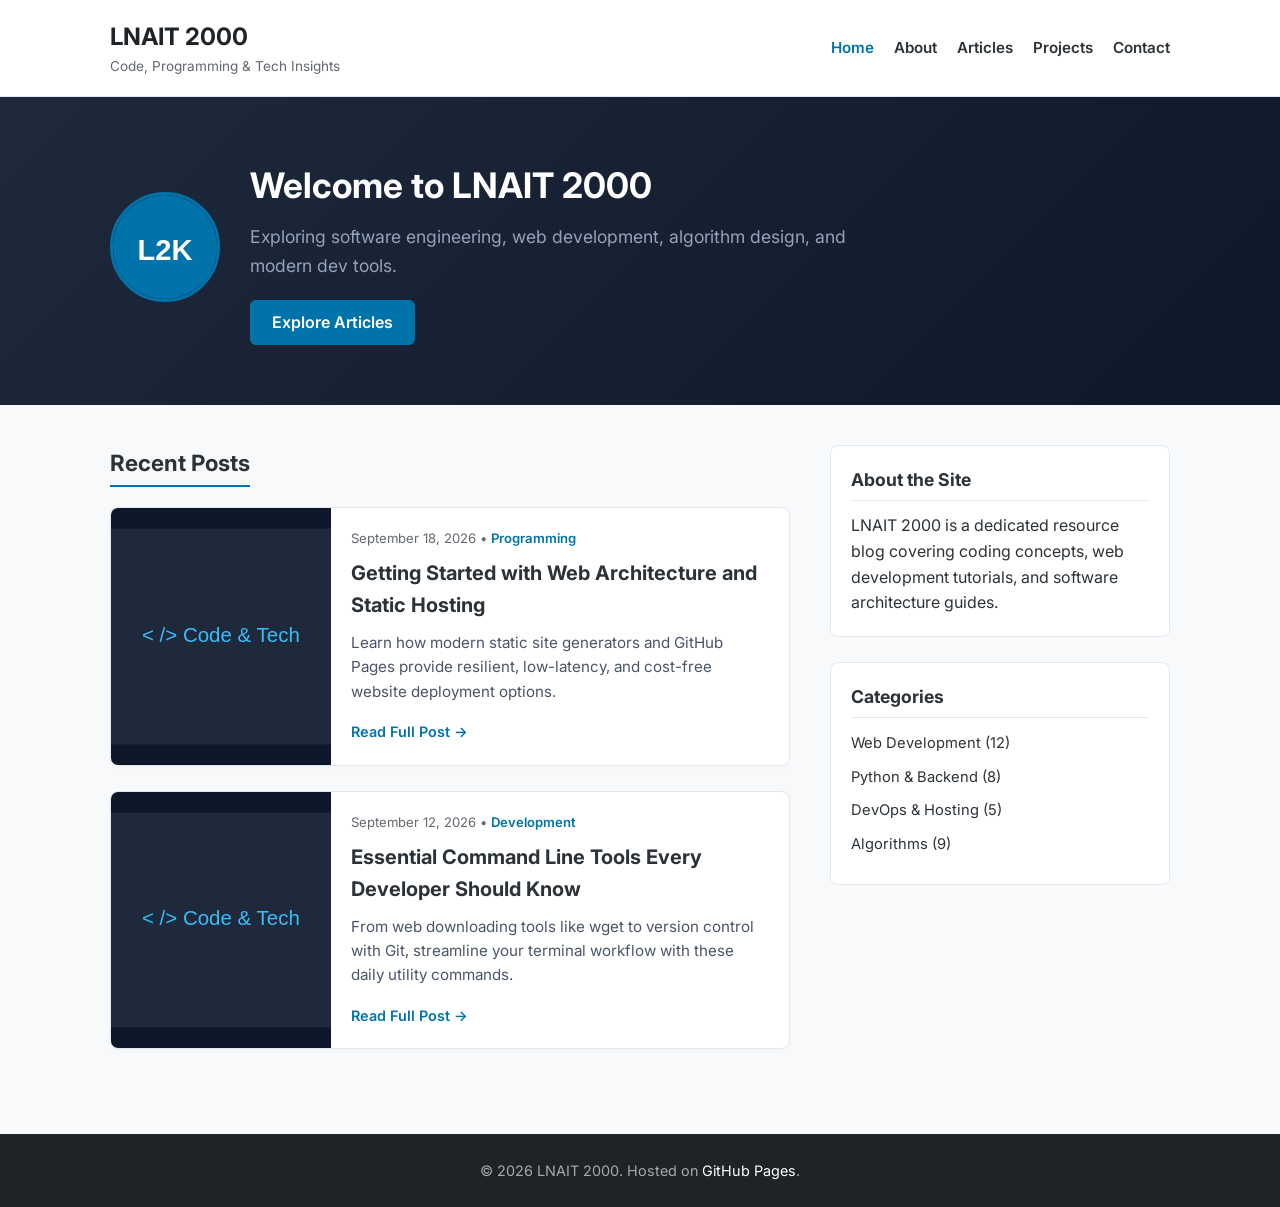
==== commit 3b5f2922: "Update index.html ." ====
--- a/index.html
+++ b/index.html
@@ -1,993 +1,112 @@
-<html lang="en"><head>
-	<meta charset="UTF-8">
-	<meta name="viewport" content="width=device-width, initial-scale=1">
-<meta name="robots" content="max-image-preview:large">
-<link rel="preload" href="https://s0.wp.com/wp-content/themes/pub/assembler/assets/fonts/inter/InterVariable.woff2" as="font" type="font/woff2" crossorigin="">
-<title>SoICT – Toi yeu cong viec cua toi</title>
-<link rel="dns-prefetch" href="//s0.wp.com">
-<link rel="dns-prefetch" href="//wordpress.com">
-<link rel="alternate" type="application/rss+xml" title="SoICT » Feed" href="https://lnait2000.wordpress.com/feed/">
-<link rel="alternate" type="application/rss+xml" title="SoICT » Comments Feed" href="https://lnait2000.wordpress.com/comments/feed/">
-	<script type="text/javascript">
-		/* <![CDATA[ */
-		function addLoadEvent(func) {
-			var oldonload = window.onload;
-			if (typeof window.onload != 'function') {
-				window.onload = func;
-			} else {
-				window.onload = function () {
-					oldonload();
-					func();
-				}
-			}
-		}
-		/* ]]> */
-	</script>
-	<style id="wp-img-auto-sizes-contain-inline-css">
-img:is([sizes=auto i],[sizes^="auto," i]){contain-intrinsic-size:3000px 1500px}
-/*# sourceURL=wp-img-auto-sizes-contain-inline-css */
-</style>
-<link crossorigin="anonymous" rel="stylesheet" id="all-css-2-1" href="/_static/??-eJxdizsOgCAMQC8kNrqAg/Es/IJVqMZCvL7gpuv7wH0KJBuL8wyWGZzmFe1B3CekvpIO/ol2VQmjr09Sn+wpg4lHEGcsAYkh6Wv3GSm0/J0/pM1Lmgep1CRHqeT2ACafNBw=&amp;cssminify=yes" type="text/css" media="all">
-<style id="admin-bar-inline-css">
-		#wpadminbar #wp-admin-bar-command-palette .ab-icon:before {
-			content: "\f179";
-			content: "\f179" / '';
-			top: 3px;
-		}
-		#wpadminbar #wp-admin-bar-command-palette kbd {
-			background: transparent;
-		}
-		@media screen and (max-width: 782px) {
-			#wpadminbar #wp-admin-bar-command-palette .ab-icon:before {
-				text-indent: 0;
-				font: normal 32px/1 dashicons;
-				width: 52px;
-				text-align: center;
-				-webkit-font-smoothing: antialiased;
-				-moz-osx-font-smoothing: grayscale;
-				display: block;
-				font-size: 34px;
-				height: 46px;
-				line-height: 1.38235294;
-				top: 0;
-			}
-			#wpadminbar li#wp-admin-bar-command-palette {
-				display: block;
-			}
-			#wpadminbar #wp-admin-bar-command-palette {
-				position: static;
-			}
-		}
-		#wpadminbar .quicklinks li img.blavatar {
-			border-radius: 2px;
-		}
-		#wpadminbar #wp-admin-bar-site-name.has-site-icon > .ab-item {
-			display: flex;
-			align-items: center;
-			gap: 6px;
-		}
-		#wpadminbar #wp-admin-bar-site-name.has-site-icon > .ab-item:before {
-			content: none;
-		}
-		#wpadminbar #wp-admin-bar-site-name > .ab-item .site-icon {
-			width: 20px;
-			height: 20px;
-			background: #f0f0f1;
-			border-radius: 2px;
-		}
-		@media screen and (max-width: 782px) {
-			#wpadminbar #wp-admin-bar-site-name > .ab-item .site-icon {
-				position: absolute;
-				top: 9px;
-				left: 12px;
-				width: 28px;
-				height: 28px;
-				margin: 0;
-				border-radius: 4px;
-			}
-		}
+<!DOCTYPE html>
+<html lang="en">
+<head>
+    <meta charset="UTF-8">
+    <meta name="viewport" content="width=device-width, initial-scale=1.0">
+    <title>LNAIT 2000 | Code & Programming</title>
+    <link rel="stylesheet" href="style.css">
+    <link rel="preconnect" href="https://fonts.googleapis.com">
+    <link rel="preconnect" href="https://fonts.gstatic.com" crossorigin>
+    <link href="https://fonts.googleapis.com/css2?family=Inter:wght@300;400;600;700&display=swap" rel="stylesheet">
+</head>
+<body>
 
-		@media screen { html { margin-top: 32px !important; } }
-		@media screen and ( max-width: 782px ) { html { margin-top: 46px !important; } }
-	
-@media print { #wpadminbar { display:none; } }
+    <!-- Header & Navigation -->
+    <header class="site-header">
+        <div class="container header-container">
+            <div class="site-branding">
+                <a href="index.html" class="site-title">LNAIT 2000</a>
+                <p class="site-description">Code, Programming & Tech Insights</p>
+            </div>
+            <button class="mobile-toggle" aria-label="Toggle Navigation" id="mobile-toggle">
+                <span></span>
+                <span></span>
+                <span></span>
+            </button>
+            <nav class="main-nav" id="main-nav">
+                <ul>
+                    <li><a href="#" class="active">Home</a></li>
+                    <li><a href="#about">About</a></li>
+                    <li><a href="#articles">Articles</a></li>
+                    <li><a href="#projects">Projects</a></li>
+                    <li><a href="#contact">Contact</a></li>
+                </ul>
+            </nav>
+        </div>
+    </header>
 
-			.admin-bar {
-				position: inherit !important;
-				top: auto !important;
-			}
-			.admin-bar .goog-te-banner-frame {
-				top: 32px !important
-			}
-			@media screen and (max-width: 782px) {
-				.admin-bar .goog-te-banner-frame {
-					top: 46px !important;
-				}
-			}
-			@media screen and (max-width: 480px) {
-				.admin-bar .goog-te-banner-frame {
-					position: absolute;
-				}
-			}
-		
-/*# sourceURL=admin-bar-inline-css */
-</style>
-<style id="wp-block-site-title-inline-css">
-.wp-block-site-title{box-sizing:border-box}.wp-block-site-title :where(a){color:inherit;font-family:inherit;font-size:inherit;font-style:inherit;font-weight:inherit;letter-spacing:inherit;line-height:inherit;text-decoration:inherit}
-/*# sourceURL=/wp-content/plugins/gutenberg-core/v24.0.0/build/styles/block-library/site-title/style.min.css */
-</style>
-<style id="wp-block-group-inline-css">
-.wp-block-group{box-sizing:border-box}:where(.wp-block-group.wp-block-group-is-layout-constrained){position:relative}
-/*# sourceURL=/wp-content/plugins/gutenberg-core/v24.0.0/build/styles/block-library/group/style.min.css */
-</style>
-<style id="wp-block-search-inline-css">
-.wp-block-search__button{margin-left:10px;word-break:normal}.wp-block-search__button.has-icon{line-height:0}.wp-block-search__button svg{fill:currentColor;height:1.25em;min-height:24px;min-width:24px;vertical-align:text-bottom;width:1.25em}:where(.wp-block-search__button){border:1px solid #ccc;padding:6px 10px}.wp-block-search__inside-wrapper{display:flex;flex:auto;flex-wrap:nowrap;max-width:100%}:where(.wp-block-search__label){width:100%}.wp-block-search.wp-block-search__button-only .wp-block-search__button{box-sizing:border-box;display:flex;flex-shrink:0;justify-content:center;margin-left:0;max-width:100%}.wp-block-search.wp-block-search__button-only .wp-block-search__inside-wrapper{min-width:0!important;transition-property:width}.wp-block-search.wp-block-search__button-only .wp-block-search__input{flex-basis:100%;transition-duration:.3s}.wp-block-search.wp-block-search__button-only.wp-block-search__searchfield-hidden,.wp-block-search.wp-block-search__button-only.wp-block-search__searchfield-hidden .wp-block-search__inside-wrapper{overflow:hidden}.wp-block-search.wp-block-search__button-only.wp-block-search__searchfield-hidden .wp-block-search__input{border-left-width:0!important;border-right-width:0!important;flex-basis:0;flex-grow:0;margin:0;min-width:0!important;padding-left:0!important;padding-right:0!important;width:0!important}:where(.wp-block-search__input){appearance:none;border:1px solid #949494;flex-grow:1;font-family:inherit;font-size:inherit;font-style:inherit;font-weight:inherit;letter-spacing:inherit;line-height:inherit;margin-left:0;margin-right:0;min-width:3rem;padding:8px;text-decoration:unset!important;text-transform:inherit}:where(.wp-block-search__button-inside .wp-block-search__inside-wrapper){background-color:#fff;border:1px solid #949494;box-sizing:border-box;padding:4px}:where(.wp-block-search__button-inside .wp-block-search__inside-wrapper) .wp-block-search__input{border:none;border-radius:0;padding:0 4px}:where(.wp-block-search__button-inside .wp-block-search__inside-wrapper) .wp-block-search__input:focus{outline:none}:where(.wp-block-search__button-inside .wp-block-search__inside-wrapper) :where(.wp-block-search__button){padding:4px 8px}.wp-block-search.aligncenter .wp-block-search__inside-wrapper{margin:auto}.wp-block[data-align=right] .wp-block-search.wp-block-search__button-only .wp-block-search__inside-wrapper{float:right}
-/*# sourceURL=/wp-content/plugins/gutenberg-core/v24.0.0/build/styles/block-library/search/style.min.css */
-</style>
-<style id="wp-block-navigation-link-inline-css">
-.wp-block-navigation .wp-block-navigation-item__label{overflow-wrap:break-word}.wp-block-navigation .wp-block-navigation-item__description{display:none}.link-ui-tools{outline:1px solid #f0f0f0;padding:8px}.link-ui-block-inserter{padding-top:8px}.link-ui-block-inserter__back{margin-left:8px;text-transform:uppercase}
-/*# sourceURL=/wp-content/plugins/gutenberg-core/v24.0.0/build/styles/block-library/navigation-link/style.min.css */
-</style>
-<link crossorigin="anonymous" rel="stylesheet" id="all-css-12-1" href="/wp-content/plugins/gutenberg-core/v24.0.0/build/styles/block-library/navigation/style.min.css?m=1789650619i&amp;cssminify=yes" type="text/css" media="all">
-<style id="wp-block-spacer-inline-css">
-.wp-block-spacer{clear:both}
-/*# sourceURL=/wp-content/plugins/gutenberg-core/v24.0.0/build/styles/block-library/spacer/style.min.css */
-</style>
-<link crossorigin="anonymous" rel="stylesheet" id="all-css-16-1" href="/_static/??-eJydzMENgzAMBdCFgA9BCC5VR6mKsVpDcKI6IeujSkzA8V0eSqwpaGJN2HMdff6IGlZO8U3bZVhWvEQJsw+0GczLwvYNBYdwaciswr2oSOTfP3juj24cp8E51/brCQprN7E=&amp;cssminify=yes" type="text/css" media="all">
-<style id="wp-block-image-inline-css">
-.wp-block-image>a,.wp-block-image>figure>a{display:inline-block}.wp-block-image img{box-sizing:border-box;height:auto;max-width:100%;vertical-align:bottom}@media not (prefers-reduced-motion){.wp-block-image img.hide{visibility:hidden}.wp-block-image img.show{animation:show-content-image .4s}}.wp-block-image[style*=border-radius] img,.wp-block-image[style*=border-radius]>a{border-radius:inherit}.wp-block-image.has-custom-border img{box-sizing:border-box}.wp-block-image.aligncenter{text-align:center}.wp-block-image.alignfull>a,.wp-block-image.alignwide>a{width:100%}.wp-block-image.alignfull img,.wp-block-image.alignwide img{height:auto;width:100%}.wp-block-image .aligncenter,.wp-block-image .alignleft,.wp-block-image .alignright,.wp-block-image.aligncenter,.wp-block-image.alignleft,.wp-block-image.alignright{display:table}.wp-block-image .aligncenter>figcaption,.wp-block-image .alignleft>figcaption,.wp-block-image .alignright>figcaption,.wp-block-image.aligncenter>figcaption,.wp-block-image.alignleft>figcaption,.wp-block-image.alignright>figcaption{caption-side:bottom;display:table-caption}.wp-block-image .alignleft{float:left;margin:.5em 1em .5em 0}.wp-block-image .alignright{float:right;margin:.5em 0 .5em 1em}.wp-block-image .aligncenter{margin-left:auto;margin-right:auto}.wp-block-image :where(figcaption){margin-bottom:1em;margin-top:.5em}.wp-block-image.is-style-circle-mask img{border-radius:9999px}@supports ((-webkit-mask-image:none) or (mask-image:none)) or (-webkit-mask-image:none){.wp-block-image.is-style-circle-mask img{border-radius:0;-webkit-mask-image:url('data:image/svg+xml;utf8,<svg viewBox="0 0 100 100" xmlns="http://www.w3.org/2000/svg"><circle cx="50" cy="50" r="50"/></svg>');mask-image:url('data:image/svg+xml;utf8,<svg viewBox="0 0 100 100" xmlns="http://www.w3.org/2000/svg"><circle cx="50" cy="50" r="50"/></svg>');mask-mode:alpha;-webkit-mask-position:center;mask-position:center;-webkit-mask-repeat:no-repeat;mask-repeat:no-repeat;-webkit-mask-size:contain;mask-size:contain}}:root :where(.wp-block-image.is-style-rounded img,.wp-block-image .is-style-rounded img){border-radius:9999px}.wp-block-image figure{margin:0}.wp-lightbox-container{display:flex;flex-direction:column;position:relative}.wp-lightbox-container img{cursor:zoom-in}.wp-lightbox-container img:hover+button{opacity:1}.wp-lightbox-container button{align-items:center;backdrop-filter:blur(16px) saturate(180%);background-color:rgba(90,90,90,.25);border:none;border-radius:4px;cursor:zoom-in;display:flex;height:20px;justify-content:center;opacity:0;padding:0;position:absolute;right:16px;text-align:center;top:16px;width:20px;z-index:100}@media not (prefers-reduced-motion){.wp-lightbox-container button{transition:opacity .2s ease}}.wp-lightbox-container button:focus-visible{outline:3px auto rgba(90,90,90,.25);outline:3px auto -webkit-focus-ring-color;outline-offset:3px}.wp-lightbox-container button:hover{cursor:pointer;opacity:1}.wp-lightbox-container button:focus{opacity:1}.wp-lightbox-container button:focus,.wp-lightbox-container button:hover,.wp-lightbox-container button:not(:hover):not(:active):not(.has-background){background-color:rgba(90,90,90,.25);border:none}.wp-lightbox-overlay{box-sizing:border-box;cursor:zoom-out;height:100vh;left:0;overflow:hidden;position:fixed;top:0;visibility:hidden;width:100%;z-index:100000}.wp-lightbox-overlay .wp-lightbox-close-button{align-items:center;cursor:pointer;display:flex;font-family:inherit;gap:8px;justify-content:center;line-height:1;min-height:40px;min-width:40px;padding:0 4px;position:absolute;right:calc(env(safe-area-inset-right) + 16px);top:calc(env(safe-area-inset-top) + 16px);z-index:5000000}.wp-lightbox-overlay .wp-lightbox-close-button:focus,.wp-lightbox-overlay .wp-lightbox-close-button:hover,.wp-lightbox-overlay .wp-lightbox-close-button:not(:hover):not(:active):not(.has-background){background:none;border:none}.wp-lightbox-overlay .wp-lightbox-close-button:has(.wp-lightbox-close-text:not([hidden])) .wp-lightbox-close-icon svg{height:1em;width:1em}.wp-lightbox-overlay .wp-lightbox-close-icon svg{display:block}.wp-lightbox-overlay .wp-lightbox-navigation-button-next,.wp-lightbox-overlay .wp-lightbox-navigation-button-prev{align-items:center;bottom:16px;cursor:pointer;display:flex;font-family:inherit;gap:4px;justify-content:center;line-height:1;min-height:40px;min-width:40px;padding:0 8px;position:absolute;z-index:2000002}.wp-lightbox-overlay .wp-lightbox-navigation-button-next[hidden],.wp-lightbox-overlay .wp-lightbox-navigation-button-prev[hidden]{display:none}@media (min-width:960px){.wp-lightbox-overlay .wp-lightbox-navigation-button-next,.wp-lightbox-overlay .wp-lightbox-navigation-button-prev{bottom:50%;transform:translateY(-50%)}}.wp-lightbox-overlay .wp-lightbox-navigation-button-next:focus,.wp-lightbox-overlay .wp-lightbox-navigation-button-next:hover,.wp-lightbox-overlay .wp-lightbox-navigation-button-next:not(:hover):not(:active):not(.has-background),.wp-lightbox-overlay .wp-lightbox-navigation-button-prev:focus,.wp-lightbox-overlay .wp-lightbox-navigation-button-prev:hover,.wp-lightbox-overlay .wp-lightbox-navigation-button-prev:not(:hover):not(:active):not(.has-background){background:none;border:none;padding:0 8px}.wp-lightbox-overlay .wp-lightbox-navigation-button-next:has(.wp-lightbox-navigation-text:not([hidden])) .wp-lightbox-navigation-icon svg,.wp-lightbox-overlay .wp-lightbox-navigation-button-prev:has(.wp-lightbox-navigation-text:not([hidden])) .wp-lightbox-navigation-icon svg{display:block;height:1.5em;width:1.5em}.wp-lightbox-overlay .wp-lightbox-navigation-button-prev{left:calc(env(safe-area-inset-left) + 16px)}.wp-lightbox-overlay .wp-lightbox-navigation-button-next{right:calc(env(safe-area-inset-right) + 16px)}.wp-lightbox-overlay .wp-lightbox-navigation-icon svg{vertical-align:middle}.wp-lightbox-overlay .lightbox-image-container{height:var(--wp--lightbox-container-height);left:50%;overflow:hidden;position:absolute;top:50%;transform:translate(-50%,-50%);transform-origin:top left;width:var(--wp--lightbox-container-width);z-index:2000001}.wp-lightbox-overlay .wp-block-image{align-items:center;box-sizing:border-box;display:flex;height:100%;justify-content:center;margin:0;position:relative;transform-origin:0 0;width:100%;z-index:3000000}.wp-lightbox-overlay .wp-block-image img{height:var(--wp--lightbox-image-height);min-height:var(--wp--lightbox-image-height);min-width:var(--wp--lightbox-image-width);width:var(--wp--lightbox-image-width)}.wp-lightbox-overlay .wp-block-image figcaption{display:none}.wp-lightbox-overlay button{background:none;border:none}.wp-lightbox-overlay .scrim{background-color:#fff;height:100%;opacity:.9;position:absolute;width:100%;z-index:2000000}.wp-lightbox-overlay.active{visibility:visible}@media not (prefers-reduced-motion){.wp-lightbox-overlay.active{animation:turn-on-visibility .25s both}.wp-lightbox-overlay.active img{animation:turn-on-visibility .35s both}.wp-lightbox-overlay.show-closing-animation:not(.active){animation:turn-off-visibility .35s both}.wp-lightbox-overlay.show-closing-animation:not(.active) img{animation:turn-off-visibility .25s both}.wp-lightbox-overlay.zoom.active{animation:none;opacity:1;visibility:visible}.wp-lightbox-overlay.zoom.active .lightbox-image-container{animation:lightbox-zoom-in .4s}.wp-lightbox-overlay.zoom.active .lightbox-image-container img{animation:none}.wp-lightbox-overlay.zoom.active .scrim{animation:turn-on-visibility .4s forwards}.wp-lightbox-overlay.zoom.show-closing-animation:not(.active){animation:none}.wp-lightbox-overlay.zoom.show-closing-animation:not(.active) .lightbox-image-container{animation:lightbox-zoom-out .4s}.wp-lightbox-overlay.zoom.show-closing-animation:not(.active) .lightbox-image-container img{animation:none}.wp-lightbox-overlay.zoom.show-closing-animation:not(.active) .scrim{animation:turn-off-visibility .4s forwards}}@keyframes show-content-image{0%{visibility:hidden}99%{visibility:hidden}to{visibility:visible}}@keyframes turn-on-visibility{0%{opacity:0}to{opacity:1}}@keyframes turn-off-visibility{0%{opacity:1;visibility:visible}99%{opacity:0;visibility:visible}to{opacity:0;visibility:hidden}}@keyframes lightbox-zoom-in{0%{transform:translate(calc((-100vw + var(--wp--lightbox-scrollbar-width))/2 + var(--wp--lightbox-initial-left-position)),calc(-50vh + var(--wp--lightbox-initial-top-position))) scale(var(--wp--lightbox-scale))}to{transform:translate(-50%,-50%) scale(1)}}@keyframes lightbox-zoom-out{0%{transform:translate(-50%,-50%) scale(1);visibility:visible}99%{visibility:visible}to{transform:translate(calc((-100vw + var(--wp--lightbox-scrollbar-width))/2 + var(--wp--lightbox-initial-left-position)),calc(-50vh + var(--wp--lightbox-initial-top-position))) scale(var(--wp--lightbox-scale));visibility:hidden}}
-/*# sourceURL=/wp-content/plugins/gutenberg-core/v24.0.0/build/styles/block-library/image/style.min.css */
-</style>
-<style id="wp-block-post-title-inline-css">
-.wp-block-post-title{box-sizing:border-box;word-break:break-word}.wp-block-post-title :where(a){display:inline-block;font-family:inherit;font-size:inherit;font-style:inherit;font-weight:inherit;letter-spacing:inherit;line-height:inherit;text-decoration:inherit}
-/*# sourceURL=/wp-content/plugins/gutenberg-core/v24.0.0/build/styles/block-library/post-title/style.min.css */
-</style>
-<style id="wp-block-heading-inline-css">
-h1:where(.wp-block-heading).has-background,h2:where(.wp-block-heading).has-background,h3:where(.wp-block-heading).has-background,h4:where(.wp-block-heading).has-background,h5:where(.wp-block-heading).has-background,h6:where(.wp-block-heading).has-background{padding:var(--wp--style--block-background-padding,1.25em 2.375em)}h1.has-text-align-left[style*=writing-mode]:where([style*=vertical-lr]),h1.has-text-align-right[style*=writing-mode]:where([style*=vertical-rl]),h2.has-text-align-left[style*=writing-mode]:where([style*=vertical-lr]),h2.has-text-align-right[style*=writing-mode]:where([style*=vertical-rl]),h3.has-text-align-left[style*=writing-mode]:where([style*=vertical-lr]),h3.has-text-align-right[style*=writing-mode]:where([style*=vertical-rl]),h4.has-text-align-left[style*=writing-mode]:where([style*=vertical-lr]),h4.has-text-align-right[style*=writing-mode]:where([style*=vertical-rl]),h5.has-text-align-left[style*=writing-mode]:where([style*=vertical-lr]),h5.has-text-align-right[style*=writing-mode]:where([style*=vertical-rl]),h6.has-text-align-left[style*=writing-mode]:where([style*=vertical-lr]),h6.has-text-align-right[style*=writing-mode]:where([style*=vertical-rl]){rotate:180deg}
-/*# sourceURL=/wp-content/plugins/gutenberg-core/v24.0.0/build/styles/block-library/heading/style.min.css */
-</style>
-<style id="wp-block-paragraph-inline-css">
-.is-small-text{font-size:.875em}.is-regular-text{font-size:1em}.is-large-text{font-size:2.25em}.is-larger-text{font-size:3em}.has-drop-cap:not(:focus):first-letter{float:left;font-size:8.4em;font-style:normal;font-weight:100;line-height:.68;margin:.05em .1em 0 0;text-transform:uppercase}body.rtl .has-drop-cap:not(:focus):first-letter{float:none;margin-left:.1em}p.has-drop-cap.has-background{overflow:hidden}:root :where(p.has-background){padding:var(--wp--style--block-background-padding,1.25em 2.375em)}:where(p.has-text-color:not(.has-link-color)) a{color:inherit}p.has-text-align-left[style*="writing-mode:vertical-lr"],p.has-text-align-right[style*="writing-mode:vertical-rl"]{rotate:180deg}
-/*# sourceURL=/wp-content/plugins/gutenberg-core/v24.0.0/build/styles/block-library/paragraph/style.min.css */
-</style>
-<style id="wp-block-post-excerpt-inline-css">
-:where(.wp-block-post-excerpt){box-sizing:border-box;margin-bottom:var(--wp--style--block-gap);margin-top:var(--wp--style--block-gap)}.wp-block-post-excerpt__excerpt{margin-bottom:0;margin-top:0}.wp-block-post-excerpt__more-text{margin-bottom:0;margin-top:var(--wp--style--block-gap)}.wp-block-post-excerpt__more-link{display:inline-block}
-/*# sourceURL=/wp-content/plugins/gutenberg-core/v24.0.0/build/styles/block-library/post-excerpt/style.min.css */
-</style>
-<style id="wp-block-media-text-inline-css">
-.wp-block-media-text{box-sizing:border-box;direction:ltr;display:grid;grid-template-columns:50% 1fr;grid-template-rows:auto}.wp-block-media-text.has-media-on-the-right{grid-template-columns:1fr 50%}.wp-block-media-text.is-vertically-aligned-top>.wp-block-media-text__content,.wp-block-media-text.is-vertically-aligned-top>.wp-block-media-text__media{align-self:start}.wp-block-media-text.is-vertically-aligned-center>.wp-block-media-text__content,.wp-block-media-text.is-vertically-aligned-center>.wp-block-media-text__media,.wp-block-media-text>.wp-block-media-text__content,.wp-block-media-text>.wp-block-media-text__media{align-self:center}.wp-block-media-text.is-vertically-aligned-bottom>.wp-block-media-text__content,.wp-block-media-text.is-vertically-aligned-bottom>.wp-block-media-text__media{align-self:end}.wp-block-media-text>.wp-block-media-text__media{grid-column:1;grid-row:1;margin:0}.wp-block-media-text>.wp-block-media-text__content{direction:ltr;grid-column:2;grid-row:1;padding:0 8%;word-break:break-word}.wp-block-media-text.has-media-on-the-right>.wp-block-media-text__media{grid-column:2;grid-row:1}.wp-block-media-text.has-media-on-the-right>.wp-block-media-text__content{grid-column:1;grid-row:1}.wp-block-media-text__media a{display:block}.wp-block-media-text__media img,.wp-block-media-text__media video{height:auto;max-width:unset;vertical-align:middle;width:100%}.wp-block-media-text.is-image-fill>.wp-block-media-text__media{background-size:cover;height:100%;min-height:250px}.wp-block-media-text.is-image-fill>.wp-block-media-text__media>a{display:block;height:100%}.wp-block-media-text.is-image-fill>.wp-block-media-text__media img{border:0;clip-path:inset(50%);height:1px;margin:-1px;overflow:hidden;padding:0;position:absolute;width:1px}.wp-block-media-text.is-image-fill-element>.wp-block-media-text__media{height:100%;min-height:250px;position:relative}.wp-block-media-text.is-image-fill-element>.wp-block-media-text__media>a{display:block;height:100%}.wp-block-media-text.is-image-fill-element>.wp-block-media-text__media img{height:100%;object-fit:cover;position:absolute;width:100%}@media (max-width:600px){.wp-block-media-text.is-stacked-on-mobile{grid-template-columns:100%!important}.wp-block-media-text.is-stacked-on-mobile>.wp-block-media-text__media{grid-column:1;grid-row:1}.wp-block-media-text.is-stacked-on-mobile>.wp-block-media-text__content{grid-column:1;grid-row:2}}
-/*# sourceURL=/wp-content/plugins/gutenberg-core/v24.0.0/build/styles/block-library/media-text/style.min.css */
-</style>
-<link crossorigin="anonymous" rel="stylesheet" id="all-css-28-1" href="/wp-content/mu-plugins/jetpack-plugin/sun/modules/carousel/jetpack-carousel.css?m=1785214086i&amp;cssminify=yes" type="text/css" media="all">
-<style id="wp-block-post-template-inline-css">
-.wp-block-post-template{box-sizing:border-box;list-style:none;margin-bottom:0;margin-top:0;max-width:100%;padding:0}.wp-block-post-template.is-flex-container{display:flex;flex-direction:row;flex-wrap:wrap;gap:1.25em}.wp-block-post-template.is-flex-container>li{margin:0;width:100%}@media (min-width:600px){.wp-block-post-template.is-flex-container.is-flex-container.columns-2>li{width:calc(50% - .625em)}.wp-block-post-template.is-flex-container.is-flex-container.columns-3>li{width:calc(33.33333% - .83333em)}.wp-block-post-template.is-flex-container.is-flex-container.columns-4>li{width:calc(25% - .9375em)}.wp-block-post-template.is-flex-container.is-flex-container.columns-5>li{width:calc(20% - 1em)}.wp-block-post-template.is-flex-container.is-flex-container.columns-6>li{width:calc(16.66667% - 1.04167em)}}@media (max-width:600px){.wp-block-post-template-is-layout-grid[class*=columns-]:not(.has-native-responsive-grid){grid-template-columns:1fr}}.wp-block-post-template-is-layout-constrained>li>.alignright,.wp-block-post-template-is-layout-flow>li>.alignright{float:right;margin-inline-end:0;margin-inline-start:2em}.wp-block-post-template-is-layout-constrained>li>.alignleft,.wp-block-post-template-is-layout-flow>li>.alignleft{float:left;margin-inline-end:2em;margin-inline-start:0}.wp-block-post-template-is-layout-constrained>li>.aligncenter,.wp-block-post-template-is-layout-flow>li>.aligncenter{margin-inline-end:auto;margin-inline-start:auto}
-/*# sourceURL=/wp-content/plugins/gutenberg-core/v24.0.0/build/styles/block-library/post-template/style.min.css */
-</style>
-<style id="jetpack-block-tiled-gallery-inline-css">
-:is(.wp-block-jetpack-tiled-gallery .is-style-circle,.wp-block-jetpack-tiled-gallery.is-style-circle) .tiled-gallery__item img{border-radius:50%}:is(.wp-block-jetpack-tiled-gallery .is-style-circle,.wp-block-jetpack-tiled-gallery .is-style-square,.wp-block-jetpack-tiled-gallery.is-style-circle,.wp-block-jetpack-tiled-gallery.is-style-square) .tiled-gallery__row{flex-grow:1;width:100%}:is(.wp-block-jetpack-tiled-gallery .is-style-circle,.wp-block-jetpack-tiled-gallery .is-style-square,.wp-block-jetpack-tiled-gallery.is-style-circle,.wp-block-jetpack-tiled-gallery.is-style-square) .tiled-gallery__row.columns-1 .tiled-gallery__col{width:100%}:is(.wp-block-jetpack-tiled-gallery .is-style-circle,.wp-block-jetpack-tiled-gallery .is-style-square,.wp-block-jetpack-tiled-gallery.is-style-circle,.wp-block-jetpack-tiled-gallery.is-style-square) .tiled-gallery__row.columns-2 .tiled-gallery__col{width:calc(50% - 2px)}:is(.wp-block-jetpack-tiled-gallery .is-style-circle,.wp-block-jetpack-tiled-gallery .is-style-square,.wp-block-jetpack-tiled-gallery.is-style-circle,.wp-block-jetpack-tiled-gallery.is-style-square) .tiled-gallery__row.columns-3 .tiled-gallery__col{width:calc(33.33333% - 2.66667px)}:is(.wp-block-jetpack-tiled-gallery .is-style-circle,.wp-block-jetpack-tiled-gallery .is-style-square,.wp-block-jetpack-tiled-gallery.is-style-circle,.wp-block-jetpack-tiled-gallery.is-style-square) .tiled-gallery__row.columns-4 .tiled-gallery__col{width:calc(25% - 3px)}:is(.wp-block-jetpack-tiled-gallery .is-style-circle,.wp-block-jetpack-tiled-gallery .is-style-square,.wp-block-jetpack-tiled-gallery.is-style-circle,.wp-block-jetpack-tiled-gallery.is-style-square) .tiled-gallery__row.columns-5 .tiled-gallery__col{width:calc(20% - 3.2px)}:is(.wp-block-jetpack-tiled-gallery .is-style-circle,.wp-block-jetpack-tiled-gallery .is-style-square,.wp-block-jetpack-tiled-gallery.is-style-circle,.wp-block-jetpack-tiled-gallery.is-style-square) .tiled-gallery__row.columns-6 .tiled-gallery__col{width:calc(16.66667% - 3.33333px)}:is(.wp-block-jetpack-tiled-gallery .is-style-circle,.wp-block-jetpack-tiled-gallery .is-style-square,.wp-block-jetpack-tiled-gallery.is-style-circle,.wp-block-jetpack-tiled-gallery.is-style-square) .tiled-gallery__row.columns-7 .tiled-gallery__col{width:calc(14.28571% - 3.42857px)}:is(.wp-block-jetpack-tiled-gallery .is-style-circle,.wp-block-jetpack-tiled-gallery .is-style-square,.wp-block-jetpack-tiled-gallery.is-style-circle,.wp-block-jetpack-tiled-gallery.is-style-square) .tiled-gallery__row.columns-8 .tiled-gallery__col{width:calc(12.5% - 3.5px)}:is(.wp-block-jetpack-tiled-gallery .is-style-circle,.wp-block-jetpack-tiled-gallery .is-style-square,.wp-block-jetpack-tiled-gallery.is-style-circle,.wp-block-jetpack-tiled-gallery.is-style-square) .tiled-gallery__row.columns-9 .tiled-gallery__col{width:calc(11.11111% - 3.55556px)}:is(.wp-block-jetpack-tiled-gallery .is-style-circle,.wp-block-jetpack-tiled-gallery .is-style-square,.wp-block-jetpack-tiled-gallery.is-style-circle,.wp-block-jetpack-tiled-gallery.is-style-square) .tiled-gallery__row.columns-10 .tiled-gallery__col{width:calc(10% - 3.6px)}:is(.wp-block-jetpack-tiled-gallery .is-style-circle,.wp-block-jetpack-tiled-gallery .is-style-square,.wp-block-jetpack-tiled-gallery.is-style-circle,.wp-block-jetpack-tiled-gallery.is-style-square) .tiled-gallery__row.columns-11 .tiled-gallery__col{width:calc(9.09091% - 3.63636px)}:is(.wp-block-jetpack-tiled-gallery .is-style-circle,.wp-block-jetpack-tiled-gallery .is-style-square,.wp-block-jetpack-tiled-gallery.is-style-circle,.wp-block-jetpack-tiled-gallery.is-style-square) .tiled-gallery__row.columns-12 .tiled-gallery__col{width:calc(8.33333% - 3.66667px)}:is(.wp-block-jetpack-tiled-gallery .is-style-circle,.wp-block-jetpack-tiled-gallery .is-style-square,.wp-block-jetpack-tiled-gallery.is-style-circle,.wp-block-jetpack-tiled-gallery.is-style-square) .tiled-gallery__row.columns-13 .tiled-gallery__col{width:calc(7.69231% - 3.69231px)}:is(.wp-block-jetpack-tiled-gallery .is-style-circle,.wp-block-jetpack-tiled-gallery .is-style-square,.wp-block-jetpack-tiled-gallery.is-style-circle,.wp-block-jetpack-tiled-gallery.is-style-square) .tiled-gallery__row.columns-14 .tiled-gallery__col{width:calc(7.14286% - 3.71429px)}:is(.wp-block-jetpack-tiled-gallery .is-style-circle,.wp-block-jetpack-tiled-gallery .is-style-square,.wp-block-jetpack-tiled-gallery.is-style-circle,.wp-block-jetpack-tiled-gallery.is-style-square) .tiled-gallery__row.columns-15 .tiled-gallery__col{width:calc(6.66667% - 3.73333px)}:is(.wp-block-jetpack-tiled-gallery .is-style-circle,.wp-block-jetpack-tiled-gallery .is-style-square,.wp-block-jetpack-tiled-gallery.is-style-circle,.wp-block-jetpack-tiled-gallery.is-style-square) .tiled-gallery__row.columns-16 .tiled-gallery__col{width:calc(6.25% - 3.75px)}:is(.wp-block-jetpack-tiled-gallery .is-style-circle,.wp-block-jetpack-tiled-gallery .is-style-square,.wp-block-jetpack-tiled-gallery.is-style-circle,.wp-block-jetpack-tiled-gallery.is-style-square) .tiled-gallery__row.columns-17 .tiled-gallery__col{width:calc(5.88235% - 3.76471px)}:is(.wp-block-jetpack-tiled-gallery .is-style-circle,.wp-block-jetpack-tiled-gallery .is-style-square,.wp-block-jetpack-tiled-gallery.is-style-circle,.wp-block-jetpack-tiled-gallery.is-style-square) .tiled-gallery__row.columns-18 .tiled-gallery__col{width:calc(5.55556% - 3.77778px)}:is(.wp-block-jetpack-tiled-gallery .is-style-circle,.wp-block-jetpack-tiled-gallery .is-style-square,.wp-block-jetpack-tiled-gallery.is-style-circle,.wp-block-jetpack-tiled-gallery.is-style-square) .tiled-gallery__row.columns-19 .tiled-gallery__col{width:calc(5.26316% - 3.78947px)}:is(.wp-block-jetpack-tiled-gallery .is-style-circle,.wp-block-jetpack-tiled-gallery .is-style-square,.wp-block-jetpack-tiled-gallery.is-style-circle,.wp-block-jetpack-tiled-gallery.is-style-square) .tiled-gallery__row.columns-20 .tiled-gallery__col{width:calc(5% - 3.8px)}:is(.wp-block-jetpack-tiled-gallery .is-style-circle,.wp-block-jetpack-tiled-gallery .is-style-square,.wp-block-jetpack-tiled-gallery.is-style-circle,.wp-block-jetpack-tiled-gallery.is-style-square) .tiled-gallery__item img{aspect-ratio:1}:is(.wp-block-jetpack-tiled-gallery .is-style-columns,.wp-block-jetpack-tiled-gallery .is-style-rectangular,.wp-block-jetpack-tiled-gallery.is-style-columns,.wp-block-jetpack-tiled-gallery.is-style-rectangular) .tiled-gallery__item{display:flex}.wp-block-jetpack-tiled-gallery .has-rounded-corners-1 .tiled-gallery__item img{border-radius:1px}.wp-block-jetpack-tiled-gallery .has-rounded-corners-2 .tiled-gallery__item img{border-radius:2px}.wp-block-jetpack-tiled-gallery .has-rounded-corners-3 .tiled-gallery__item img{border-radius:3px}.wp-block-jetpack-tiled-gallery .has-rounded-corners-4 .tiled-gallery__item img{border-radius:4px}.wp-block-jetpack-tiled-gallery .has-rounded-corners-5 .tiled-gallery__item img{border-radius:5px}.wp-block-jetpack-tiled-gallery .has-rounded-corners-6 .tiled-gallery__item img{border-radius:6px}.wp-block-jetpack-tiled-gallery .has-rounded-corners-7 .tiled-gallery__item img{border-radius:7px}.wp-block-jetpack-tiled-gallery .has-rounded-corners-8 .tiled-gallery__item img{border-radius:8px}.wp-block-jetpack-tiled-gallery .has-rounded-corners-9 .tiled-gallery__item img{border-radius:9px}.wp-block-jetpack-tiled-gallery .has-rounded-corners-10 .tiled-gallery__item img{border-radius:10px}.wp-block-jetpack-tiled-gallery .has-rounded-corners-11 .tiled-gallery__item img{border-radius:11px}.wp-block-jetpack-tiled-gallery .has-rounded-corners-12 .tiled-gallery__item img{border-radius:12px}.wp-block-jetpack-tiled-gallery .has-rounded-corners-13 .tiled-gallery__item img{border-radius:13px}.wp-block-jetpack-tiled-gallery .has-rounded-corners-14 .tiled-gallery__item img{border-radius:14px}.wp-block-jetpack-tiled-gallery .has-rounded-corners-15 .tiled-gallery__item img{border-radius:15px}.wp-block-jetpack-tiled-gallery .has-rounded-corners-16 .tiled-gallery__item img{border-radius:16px}.wp-block-jetpack-tiled-gallery .has-rounded-corners-17 .tiled-gallery__item img{border-radius:17px}.wp-block-jetpack-tiled-gallery .has-rounded-corners-18 .tiled-gallery__item img{border-radius:18px}.wp-block-jetpack-tiled-gallery .has-rounded-corners-19 .tiled-gallery__item img{border-radius:19px}.wp-block-jetpack-tiled-gallery .has-rounded-corners-20 .tiled-gallery__item img{border-radius:20px}.tiled-gallery__gallery{display:flex;flex-wrap:wrap;padding:0;width:100%}.tiled-gallery__row{display:flex;flex-direction:row;justify-content:center;margin:0;width:100%}.tiled-gallery__row+.tiled-gallery__row{margin-top:4px}.tiled-gallery__col{display:flex;flex-direction:column;justify-content:center;margin:0}.tiled-gallery__col+.tiled-gallery__col{margin-inline-start:4px}.tiled-gallery__item{flex-grow:1;justify-content:center;margin:0;overflow:hidden;padding:0;position:relative}.tiled-gallery__item.filter__black-and-white{filter:grayscale(100%)}.tiled-gallery__item.filter__sepia{filter:sepia(100%)}.tiled-gallery__item.filter__1977{position:relative}.tiled-gallery__item.filter__1977 img{width:100%;z-index:1}.tiled-gallery__item.filter__1977:before{z-index:2}.tiled-gallery__item.filter__1977:after,.tiled-gallery__item.filter__1977:before{content:"";display:block;height:100%;left:0;pointer-events:none;position:absolute;top:0;width:100%}.tiled-gallery__item.filter__1977:after{z-index:3}.tiled-gallery__item.filter__1977{filter:contrast(1.1) brightness(1.1) saturate(1.3)}.tiled-gallery__item.filter__1977:after{background:#f36abc4d;mix-blend-mode:screen}.tiled-gallery__item.filter__clarendon{position:relative}.tiled-gallery__item.filter__clarendon img{width:100%;z-index:1}.tiled-gallery__item.filter__clarendon:before{z-index:2}.tiled-gallery__item.filter__clarendon:after,.tiled-gallery__item.filter__clarendon:before{content:"";display:block;height:100%;left:0;pointer-events:none;position:absolute;top:0;width:100%}.tiled-gallery__item.filter__clarendon:after{z-index:3}.tiled-gallery__item.filter__clarendon{filter:contrast(1.2) saturate(1.35)}.tiled-gallery__item.filter__clarendon:before{background:#7fbbe333;mix-blend-mode:overlay}.tiled-gallery__item.filter__gingham{position:relative}.tiled-gallery__item.filter__gingham img{width:100%;z-index:1}.tiled-gallery__item.filter__gingham:before{z-index:2}.tiled-gallery__item.filter__gingham:after,.tiled-gallery__item.filter__gingham:before{content:"";display:block;height:100%;left:0;pointer-events:none;position:absolute;top:0;width:100%}.tiled-gallery__item.filter__gingham:after{z-index:3}.tiled-gallery__item.filter__gingham{filter:brightness(1.05) hue-rotate(-10deg)}.tiled-gallery__item.filter__gingham:after{background:#e6e6fa;mix-blend-mode:soft-light}.tiled-gallery__item+.tiled-gallery__item{margin-top:4px}.tiled-gallery__item:focus-within{box-shadow:0 0 0 2px #3858e9;overflow:visible}.tiled-gallery__item>a,.tiled-gallery__item>a>img,.tiled-gallery__item>img{display:block;height:auto;margin:0;max-width:100%;object-fit:cover;object-position:center;padding:0;width:100%}.is-email .tiled-gallery__gallery{display:block}
-/*# sourceURL=/wp-content/mu-plugins/jetpack-plugin/sun/_inc/blocks/tiled-gallery/view.css?minify=false */
-</style>
-<style id="wp-block-columns-inline-css">
-.wp-block-columns{box-sizing:border-box;display:flex;flex-wrap:wrap!important}@media (min-width:782px){.wp-block-columns{flex-wrap:nowrap!important}}.wp-block-columns{align-items:normal!important}.wp-block-columns.are-vertically-aligned-top{align-items:flex-start}.wp-block-columns.are-vertically-aligned-center{align-items:center}.wp-block-columns.are-vertically-aligned-bottom{align-items:flex-end}@media (max-width:781px){.wp-block-columns:not(.is-not-stacked-on-mobile)>.wp-block-column{flex-basis:100%!important}}@media (min-width:782px){.wp-block-columns:not(.is-not-stacked-on-mobile)>.wp-block-column{flex-basis:0;flex-grow:1}.wp-block-columns:not(.is-not-stacked-on-mobile)>.wp-block-column[style*=flex-basis]{flex-grow:0}}.wp-block-columns.is-not-stacked-on-mobile{flex-wrap:nowrap!important}.wp-block-columns.is-not-stacked-on-mobile>.wp-block-column{flex-basis:0;flex-grow:1}.wp-block-columns.is-not-stacked-on-mobile>.wp-block-column[style*=flex-basis]{flex-grow:0}:where(.wp-block-columns){margin-bottom:1.75em}:where(.wp-block-columns.has-background){padding:var(--wp--style--block-background-padding,1.25em 2.375em)}.wp-block-column{flex-grow:1;min-width:0;overflow-wrap:break-word;word-break:break-word}.wp-block-column.is-vertically-aligned-top{align-self:flex-start}.wp-block-column.is-vertically-aligned-center{align-self:center}.wp-block-column.is-vertically-aligned-bottom{align-self:flex-end}.wp-block-column.is-vertically-aligned-stretch{align-self:stretch}.wp-block-column.is-vertically-aligned-bottom,.wp-block-column.is-vertically-aligned-center,.wp-block-column.is-vertically-aligned-top{width:100%}
-/*# sourceURL=/wp-content/plugins/gutenberg-core/v24.0.0/build/styles/block-library/columns/style.min.css */
-</style>
-<style id="wp-block-library-inline-css">
-:root{--wp-block-synced-color:#7a00df;--wp-block-synced-color--rgb:122,0,223;--wp-bound-block-color:var(--wp-block-synced-color);--wp-editor-canvas-background:#ddd;--wp-admin-theme-color:#007cba;--wp-admin-theme-color--rgb:0,124,186;--wp-admin-theme-color-darker-10:#006ba1;--wp-admin-theme-color-darker-10--rgb:0,107,160.5;--wp-admin-theme-color-darker-20:#005a87;--wp-admin-theme-color-darker-20--rgb:0,90,135;--wp-admin-border-width-focus:2px}@media (min-resolution:192dpi){:root{--wp-admin-border-width-focus:1.5px}}.wp-element-button{cursor:pointer}:root .has-very-light-gray-background-color{background-color:#eee}:root .has-very-dark-gray-background-color{background-color:#313131}:root .has-very-light-gray-color{color:#eee}:root .has-very-dark-gray-color{color:#313131}:root .has-vivid-green-cyan-to-vivid-cyan-blue-gradient-background{background:linear-gradient(135deg,#00d084,#0693e3)}:root .has-purple-crush-gradient-background{background:linear-gradient(135deg,#34e2e4,#4721fb 50%,#ab1dfe)}:root .has-hazy-dawn-gradient-background{background:linear-gradient(135deg,#faaca8,#dad0ec)}:root .has-subdued-olive-gradient-background{background:linear-gradient(135deg,#fafae1,#67a671)}:root .has-atomic-cream-gradient-background{background:linear-gradient(135deg,#fdd79a,#004a59)}:root .has-nightshade-gradient-background{background:linear-gradient(135deg,#330968,#31cdcf)}:root .has-midnight-gradient-background{background:linear-gradient(135deg,#020381,#2874fc)}:root{--wp--preset--font-size--normal:16px;--wp--preset--font-size--huge:42px}.has-regular-font-size{font-size:1em}.has-larger-font-size{font-size:2.625em}.has-normal-font-size{font-size:var(--wp--preset--font-size--normal)}.has-huge-font-size{font-size:var(--wp--preset--font-size--huge)}:root .has-text-align-center{text-align:center}:root .has-text-align-left{text-align:left}:root .has-text-align-right{text-align:right}.has-fit-text{white-space:nowrap!important}#end-resizable-editor-section{display:none}.aligncenter{clear:both}.items-justified-left{justify-content:flex-start}.items-justified-center{justify-content:center}.items-justified-right{justify-content:flex-end}.items-justified-space-between{justify-content:space-between}.screen-reader-text{word-wrap:normal!important;border:0;clip-path:inset(50%);height:1px;margin:-1px;overflow:hidden;padding:0;position:absolute;width:1px;word-break:normal!important}.screen-reader-text:focus{background-color:#ddd;clip-path:none;color:#444;display:block;font-size:1em;height:auto;left:5px;line-height:normal;padding:15px 23px 14px;text-decoration:none;top:5px;width:auto;z-index:100000}html :where(.has-border-color){border-style:solid}html :where([style^=border-color],[style*=";border-color"],[style*="; border-color"]){border-style:solid}html :where([style^=border-top-color],[style*=";border-top-color"],[style*="; border-top-color"]){border-top-style:solid}html :where([style^=border-right-color],[style*=";border-right-color"],[style*="; border-right-color"]){border-right-style:solid}html :where([style^=border-bottom-color],[style*=";border-bottom-color"],[style*="; border-bottom-color"]){border-bottom-style:solid}html :where([style^=border-left-color],[style*=";border-left-color"],[style*="; border-left-color"]){border-left-style:solid}html :where([style^=border-width],[style*=";border-width"],[style*="; border-width"]){border-style:solid}html :where([style^=border-top-width],[style*=";border-top-width"],[style*="; border-top-width"]){border-top-style:solid}html :where([style^=border-right-width],[style*=";border-right-width"],[style*="; border-right-width"]){border-right-style:solid}html :where([style^=border-bottom-width],[style*=";border-bottom-width"],[style*="; border-bottom-width"]){border-bottom-style:solid}html :where([style^=border-left-width],[style*=";border-left-width"],[style*="; border-left-width"]){border-left-style:solid}html :where(img[class*=wp-image-]){height:auto;max-width:100%}:where(figure){margin:0 0 1em}html :where(.is-position-sticky){--wp-admin--admin-bar--position-offset:var(--wp-admin--admin-bar--height,0px)}@media screen and (max-width:600px){html :where(.is-position-sticky){--wp-admin--admin-bar--position-offset:0px}}
-.has-text-align-justify {
-	text-align:justify;
-}
-.has-text-align-justify{text-align:justify;}
-/*# sourceURL=wp-block-library-inline-css */
-</style>
-<style id="global-styles-inline-css">
-:root{--wp--preset--aspect-ratio--square: 1;--wp--preset--aspect-ratio--4-3: 4/3;--wp--preset--aspect-ratio--3-4: 3/4;--wp--preset--aspect-ratio--3-2: 3/2;--wp--preset--aspect-ratio--2-3: 2/3;--wp--preset--aspect-ratio--16-9: 16/9;--wp--preset--aspect-ratio--9-16: 9/16;--wp--preset--color--black: #000000;--wp--preset--color--cyan-bluish-gray: #abb8c3;--wp--preset--color--white: #ffffff;--wp--preset--color--pale-pink: #f78da7;--wp--preset--color--vivid-red: #cf2e2e;--wp--preset--color--luminous-vivid-orange: #ff6900;--wp--preset--color--luminous-vivid-amber: #fcb900;--wp--preset--color--light-green-cyan: #7bdcb5;--wp--preset--color--vivid-green-cyan: #00d084;--wp--preset--color--pale-cyan-blue: #8ed1fc;--wp--preset--color--vivid-cyan-blue: #0693e3;--wp--preset--color--vivid-purple: #9b51e0;--wp--preset--color--theme-1: #FFFFFF;--wp--preset--color--theme-2: #EEEEEE;--wp--preset--color--theme-3: #BBBBBB;--wp--preset--color--theme-4: #1E1E1E;--wp--preset--color--theme-5: #000000;--wp--preset--gradient--vivid-cyan-blue-to-vivid-purple: linear-gradient(135deg,rgb(6,147,227) 0%,rgb(155,81,224) 100%);--wp--preset--gradient--light-green-cyan-to-vivid-green-cyan: linear-gradient(135deg,rgb(122,220,180) 0%,rgb(0,208,130) 100%);--wp--preset--gradient--luminous-vivid-amber-to-luminous-vivid-orange: linear-gradient(135deg,rgb(252,185,0) 0%,rgb(255,105,0) 100%);--wp--preset--gradient--luminous-vivid-orange-to-vivid-red: linear-gradient(135deg,rgb(255,105,0) 0%,rgb(207,46,46) 100%);--wp--preset--gradient--very-light-gray-to-cyan-bluish-gray: linear-gradient(135deg,rgb(238,238,238) 0%,rgb(169,184,195) 100%);--wp--preset--gradient--cool-to-warm-spectrum: linear-gradient(135deg,rgb(74,234,220) 0%,rgb(151,120,209) 20%,rgb(207,42,186) 40%,rgb(238,44,130) 60%,rgb(251,105,98) 80%,rgb(254,248,76) 100%);--wp--preset--gradient--blush-light-purple: linear-gradient(135deg,rgb(255,206,236) 0%,rgb(152,150,240) 100%);--wp--preset--gradient--blush-bordeaux: linear-gradient(135deg,rgb(254,205,165) 0%,rgb(254,45,45) 50%,rgb(107,0,62) 100%);--wp--preset--gradient--luminous-dusk: linear-gradient(135deg,rgb(255,203,112) 0%,rgb(199,81,192) 50%,rgb(65,88,208) 100%);--wp--preset--gradient--pale-ocean: linear-gradient(135deg,rgb(255,245,203) 0%,rgb(182,227,212) 50%,rgb(51,167,181) 100%);--wp--preset--gradient--electric-grass: linear-gradient(135deg,rgb(202,248,128) 0%,rgb(113,206,126) 100%);--wp--preset--gradient--midnight: linear-gradient(135deg,rgb(2,3,129) 0%,rgb(40,116,252) 100%);--wp--preset--font-size--small: clamp(14px, 0.875rem + ((1vw - 3.2px) * 0.179), 16px);--wp--preset--font-size--medium: clamp(20px, 1.25rem + ((1vw - 3.2px) * 0.357), 24px);--wp--preset--font-size--large: clamp(23.043px, 1.44rem + ((1vw - 3.2px) * 1.335), 38px);--wp--preset--font-size--x-large: clamp(33.419px, 2.089rem + ((1vw - 3.2px) * 2.373), 60px);--wp--preset--font-size--xx-large: clamp(40px, 2.5rem + ((1vw - 3.2px) * 3.571), 80px);--wp--preset--font-size--xxx-large: clamp(40px, 2.5rem + ((1vw - 3.2px) * 10.714), 160px);--wp--preset--font-family--albert-sans: 'Albert Sans', sans-serif;--wp--preset--font-family--alegreya: Alegreya, serif;--wp--preset--font-family--arvo: Arvo, serif;--wp--preset--font-family--bodoni-moda: 'Bodoni Moda', serif;--wp--preset--font-family--bricolage-grotesque: 'Bricolage Grotesque', sans-serif;--wp--preset--font-family--cabin: Cabin, sans-serif;--wp--preset--font-family--chivo: Chivo, sans-serif;--wp--preset--font-family--commissioner: Commissioner, sans-serif;--wp--preset--font-family--cormorant: Cormorant, serif;--wp--preset--font-family--courier-prime: 'Courier Prime', monospace;--wp--preset--font-family--crimson-pro: 'Crimson Pro', serif;--wp--preset--font-family--dm-mono: 'DM Mono', monospace;--wp--preset--font-family--dm-sans: 'DM Sans', sans-serif;--wp--preset--font-family--dm-serif-display: 'DM Serif Display', serif;--wp--preset--font-family--domine: Domine, serif;--wp--preset--font-family--eb-garamond: 'EB Garamond', serif;--wp--preset--font-family--epilogue: Epilogue, sans-serif;--wp--preset--font-family--fahkwang: Fahkwang, sans-serif;--wp--preset--font-family--figtree: Figtree, sans-serif;--wp--preset--font-family--fira-sans: 'Fira Sans', sans-serif;--wp--preset--font-family--fjalla-one: 'Fjalla One', sans-serif;--wp--preset--font-family--fraunces: Fraunces, serif;--wp--preset--font-family--gabarito: Gabarito, system-ui;--wp--preset--font-family--ibm-plex-mono: 'IBM Plex Mono', monospace;--wp--preset--font-family--ibm-plex-sans: 'IBM Plex Sans', sans-serif;--wp--preset--font-family--ibarra-real-nova: 'Ibarra Real Nova', serif;--wp--preset--font-family--instrument-serif: 'Instrument Serif', serif;--wp--preset--font-family--inter: "Inter", sans-serif;--wp--preset--font-family--josefin-sans: 'Josefin Sans', sans-serif;--wp--preset--font-family--jost: Jost, sans-serif;--wp--preset--font-family--libre-baskerville: 'Libre Baskerville', serif;--wp--preset--font-family--libre-franklin: 'Libre Franklin', sans-serif;--wp--preset--font-family--literata: Literata, serif;--wp--preset--font-family--lora: Lora, serif;--wp--preset--font-family--merriweather: Merriweather, serif;--wp--preset--font-family--montserrat: Montserrat, sans-serif;--wp--preset--font-family--newsreader: Newsreader, serif;--wp--preset--font-family--noto-sans-mono: 'Noto Sans Mono', sans-serif;--wp--preset--font-family--nunito: Nunito, sans-serif;--wp--preset--font-family--open-sans: 'Open Sans', sans-serif;--wp--preset--font-family--overpass: Overpass, sans-serif;--wp--preset--font-family--pt-serif: 'PT Serif', serif;--wp--preset--font-family--petrona: Petrona, serif;--wp--preset--font-family--piazzolla: Piazzolla, serif;--wp--preset--font-family--playfair-display: 'Playfair Display', serif;--wp--preset--font-family--plus-jakarta-sans: 'Plus Jakarta Sans', sans-serif;--wp--preset--font-family--poppins: Poppins, sans-serif;--wp--preset--font-family--raleway: Raleway, sans-serif;--wp--preset--font-family--roboto: Roboto, sans-serif;--wp--preset--font-family--roboto-slab: 'Roboto Slab', serif;--wp--preset--font-family--rubik: Rubik, sans-serif;--wp--preset--font-family--rufina: Rufina, serif;--wp--preset--font-family--sora: Sora, sans-serif;--wp--preset--font-family--source-sans-3: 'Source Sans 3', sans-serif;--wp--preset--font-family--source-serif-4: 'Source Serif 4', serif;--wp--preset--font-family--space-mono: 'Space Mono', monospace;--wp--preset--font-family--syne: Syne, sans-serif;--wp--preset--font-family--texturina: Texturina, serif;--wp--preset--font-family--urbanist: Urbanist, sans-serif;--wp--preset--font-family--work-sans: 'Work Sans', sans-serif;--wp--preset--spacing--20: min(calc(var(--wp--custom--spacing-unit) * (var(--wp--custom--spacing-increment) * 1) * 1px), calc(var(--wp--custom--spacing-increment) * 1 * 2vw));--wp--preset--spacing--30: min(calc(var(--wp--custom--spacing-unit) * (var(--wp--custom--spacing-increment) * 2) * 1px), calc(var(--wp--custom--spacing-increment) * 2 * 1vw));--wp--preset--spacing--40: min(calc(var(--wp--custom--spacing-unit) * (var(--wp--custom--spacing-increment) * 3) * 1px), calc(var(--wp--custom--spacing-increment) * 3 * 1vw));--wp--preset--spacing--50: min(calc(var(--wp--custom--spacing-unit) * (var(--wp--custom--spacing-increment) * 4) * 1px), calc(var(--wp--custom--spacing-increment) * 4 * 1vw));--wp--preset--spacing--60: min(calc(var(--wp--custom--spacing-unit) * (var(--wp--custom--spacing-increment) * 5) * 1px), calc(var(--wp--custom--spacing-increment) * 5 * 1vw));--wp--preset--spacing--70: min(calc(var(--wp--custom--spacing-unit) * (var(--wp--custom--spacing-increment) * 6) * 1px), calc(var(--wp--custom--spacing-increment) * 6 * 1vw));--wp--preset--spacing--80: min(calc(var(--wp--custom--spacing-unit) * (var(--wp--custom--spacing-increment) * 7) * 1px), calc(var(--wp--custom--spacing-increment) * 7 * 1vw));--wp--preset--shadow--natural: 6px 6px 9px rgba(0, 0, 0, 0.2);--wp--preset--shadow--deep: 12px 12px 50px rgba(0, 0, 0, 0.4);--wp--preset--shadow--sharp: 6px 6px 0px rgba(0, 0, 0, 0.2);--wp--preset--shadow--outlined: 6px 6px 0px -3px rgb(255, 255, 255), 6px 6px rgb(0, 0, 0);--wp--preset--shadow--crisp: 6px 6px 0px rgb(0, 0, 0);--wp--custom--input-background: oklch(from var(--wp--preset--color--theme-1) max(0.2, calc(l * 1.05)) calc(c * 1.075) h);--wp--custom--spacing-increment: 2.5;--wp--custom--spacing-unit: 10;}.wp-block-button{--wp--preset--dimension--25: 25%;--wp--preset--dimension--50: 50%;--wp--preset--dimension--75: 75%;--wp--preset--dimension--100: 100%;}:root { --wp--style--global--content-size: 620px;--wp--style--global--wide-size: 1440px; }:where(body) { margin: 0; }.wp-site-blocks { padding-top: var(--wp--style--root--padding-top); padding-bottom: var(--wp--style--root--padding-bottom); }.has-global-padding { padding-right: var(--wp--style--root--padding-right); padding-left: var(--wp--style--root--padding-left); }.has-global-padding > .alignfull { margin-right: calc(var(--wp--style--root--padding-right) * -1); margin-left: calc(var(--wp--style--root--padding-left) * -1); }.has-global-padding :where(:not(.alignfull.is-layout-flow) > .has-global-padding:not(.wp-block-block, .alignfull)) { padding-right: 0; padding-left: 0; }.has-global-padding :where(:not(.alignfull.is-layout-flow) > .has-global-padding:not(.wp-block-block, .alignfull)) > .alignfull { margin-left: 0; margin-right: 0; }.wp-site-blocks > .alignleft { float: left; margin-right: 2em; }.wp-site-blocks > .alignright { float: right; margin-left: 2em; }.wp-site-blocks > .aligncenter { justify-content: center; margin-left: auto; margin-right: auto; }:where(.wp-site-blocks) > * { margin-block-start: var(--wp--preset--spacing--20); margin-block-end: 0; }:where(.wp-site-blocks) > :first-child { margin-block-start: 0; }:where(.wp-site-blocks) > :last-child { margin-block-end: 0; }:root { --wp--style--block-gap: var(--wp--preset--spacing--20); }:root :where(.is-layout-flow) > :first-child{margin-block-start: 0;}:root :where(.is-layout-flow) > :last-child{margin-block-end: 0;}:root :where(.is-layout-flow) > *{margin-block-start: var(--wp--preset--spacing--20);margin-block-end: 0;}:root :where(.is-layout-constrained) > :first-child{margin-block-start: 0;}:root :where(.is-layout-constrained) > :last-child{margin-block-end: 0;}:root :where(.is-layout-constrained) > *{margin-block-start: var(--wp--preset--spacing--20);margin-block-end: 0;}:root :where(.is-layout-flex){gap: var(--wp--preset--spacing--20);}:root :where(.is-layout-grid){gap: var(--wp--preset--spacing--20);}.is-layout-flow > .alignleft{float: left;margin-inline-start: 0;margin-inline-end: 2em;}.is-layout-flow > .alignright{float: right;margin-inline-start: 2em;margin-inline-end: 0;}.is-layout-flow > .aligncenter{margin-left: auto !important;margin-right: auto !important;}.is-layout-constrained > .alignleft{float: left;margin-inline-start: 0;margin-inline-end: 2em;}.is-layout-constrained > .alignright{float: right;margin-inline-start: 2em;margin-inline-end: 0;}.is-layout-constrained > .aligncenter{margin-left: auto !important;margin-right: auto !important;}.is-layout-constrained > :where(:not(.alignleft):not(.alignright):not(.alignfull)){max-width: var(--wp--style--global--content-size);margin-left: auto !important;margin-right: auto !important;}.is-layout-constrained > .alignwide{max-width: var(--wp--style--global--wide-size);}body .is-layout-flex{display: flex;}.is-layout-flex{flex-wrap: wrap;align-items: center;}.is-layout-flex > :is(*, div){margin: 0;}body .is-layout-grid{display: grid;}.is-layout-grid > :is(*, div){margin: 0;}body{background-color: var(--wp--preset--color--theme-1);color: var(--wp--preset--color--theme-4);font-family: var(--wp--preset--font-family--inter);font-size: clamp(14px, 0.875rem + ((1vw - 3.2px) * 0.179), 16px);font-weight: 400;line-height: 1.65;--wp--style--root--padding-top: 0px;--wp--style--root--padding-right: var(--wp--preset--spacing--40);--wp--style--root--padding-bottom: 0px;--wp--style--root--padding-left: var(--wp--preset--spacing--40);}a:where(:not(.wp-element-button)){color: currentColor;}h1, h2, h3, h4, h5, h6{font-family: var(--wp--preset--font-family--inter);font-weight: 500;}:root :where(h1.has-background , h2.has-background , h3.has-background , h4.has-background , h5.has-background , h6.has-background ){padding: 0;}h1{font-size: var(--wp--preset--font-size--xx-large);line-height: 1;}h2{font-size: var(--wp--preset--font-size--x-large);line-height: 1;}h3{font-size: var(--wp--preset--font-size--medium);line-height: 1.2;}h4{font-size: clamp(22px, 1.625rem + ((1vw - 3px) * -0.536), 18px);line-height: 1.3;}h5{font-size: var(--wp--preset--font-size--medium);line-height: 1.4;}h6{font-size: var(--wp--preset--font-size--small);}:root :where(.wp-element-button, .wp-block-button__link){background-color: var(--wp--preset--color--theme-4);border-radius: 0;border-width: 0;color: var(--wp--preset--color--theme-1);font-family: var(--wp--preset--font-family--inter);font-size: var(--wp--preset--font-size--small);font-style: inherit;font-weight: 450;letter-spacing: inherit;line-height: inherit;padding-top: 16px;padding-right: 24px;padding-bottom: 16px;padding-left: 24px;text-decoration: none;text-transform: inherit;}:root :where(.wp-element-button:hover, .wp-block-button__link:hover){background-color: color-mix(in srgb, var(--wp--preset--color--theme-5) 85%, #000);}:root :where(.wp-element-caption, .wp-block-audio figcaption, .wp-block-embed figcaption, .wp-block-gallery figcaption, .wp-block-image figcaption, .wp-block-table figcaption, .wp-block-video figcaption){font-size: 14px;font-weight: 400;padding-top: 8px;}.has-black-color{color: var(--wp--preset--color--black) !important;}.has-cyan-bluish-gray-color{color: var(--wp--preset--color--cyan-bluish-gray) !important;}.has-white-color{color: var(--wp--preset--color--white) !important;}.has-pale-pink-color{color: var(--wp--preset--color--pale-pink) !important;}.has-vivid-red-color{color: var(--wp--preset--color--vivid-red) !important;}.has-luminous-vivid-orange-color{color: var(--wp--preset--color--luminous-vivid-orange) !important;}.has-luminous-vivid-amber-color{color: var(--wp--preset--color--luminous-vivid-amber) !important;}.has-light-green-cyan-color{color: var(--wp--preset--color--light-green-cyan) !important;}.has-vivid-green-cyan-color{color: var(--wp--preset--color--vivid-green-cyan) !important;}.has-pale-cyan-blue-color{color: var(--wp--preset--color--pale-cyan-blue) !important;}.has-vivid-cyan-blue-color{color: var(--wp--preset--color--vivid-cyan-blue) !important;}.has-vivid-purple-color{color: var(--wp--preset--color--vivid-purple) !important;}.has-theme-1-color{color: var(--wp--preset--color--theme-1) !important;}.has-theme-2-color{color: var(--wp--preset--color--theme-2) !important;}.has-theme-3-color{color: var(--wp--preset--color--theme-3) !important;}.has-theme-4-color{color: var(--wp--preset--color--theme-4) !important;}.has-theme-5-color{color: var(--wp--preset--color--theme-5) !important;}.has-black-background-color{background-color: var(--wp--preset--color--black) !important;}.has-cyan-bluish-gray-background-color{background-color: var(--wp--preset--color--cyan-bluish-gray) !important;}.has-white-background-color{background-color: var(--wp--preset--color--white) !important;}.has-pale-pink-background-color{background-color: var(--wp--preset--color--pale-pink) !important;}.has-vivid-red-background-color{background-color: var(--wp--preset--color--vivid-red) !important;}.has-luminous-vivid-orange-background-color{background-color: var(--wp--preset--color--luminous-vivid-orange) !important;}.has-luminous-vivid-amber-background-color{background-color: var(--wp--preset--color--luminous-vivid-amber) !important;}.has-light-green-cyan-background-color{background-color: var(--wp--preset--color--light-green-cyan) !important;}.has-vivid-green-cyan-background-color{background-color: var(--wp--preset--color--vivid-green-cyan) !important;}.has-pale-cyan-blue-background-color{background-color: var(--wp--preset--color--pale-cyan-blue) !important;}.has-vivid-cyan-blue-background-color{background-color: var(--wp--preset--color--vivid-cyan-blue) !important;}.has-vivid-purple-background-color{background-color: var(--wp--preset--color--vivid-purple) !important;}.has-theme-1-background-color{background-color: var(--wp--preset--color--theme-1) !important;}.has-theme-2-background-color{background-color: var(--wp--preset--color--theme-2) !important;}.has-theme-3-background-color{background-color: var(--wp--preset--color--theme-3) !important;}.has-theme-4-background-color{background-color: var(--wp--preset--color--theme-4) !important;}.has-theme-5-background-color{background-color: var(--wp--preset--color--theme-5) !important;}.has-black-border-color{border-color: var(--wp--preset--color--black) !important;}.has-cyan-bluish-gray-border-color{border-color: var(--wp--preset--color--cyan-bluish-gray) !important;}.has-white-border-color{border-color: var(--wp--preset--color--white) !important;}.has-pale-pink-border-color{border-color: var(--wp--preset--color--pale-pink) !important;}.has-vivid-red-border-color{border-color: var(--wp--preset--color--vivid-red) !important;}.has-luminous-vivid-orange-border-color{border-color: var(--wp--preset--color--luminous-vivid-orange) !important;}.has-luminous-vivid-amber-border-color{border-color: var(--wp--preset--color--luminous-vivid-amber) !important;}.has-light-green-cyan-border-color{border-color: var(--wp--preset--color--light-green-cyan) !important;}.has-vivid-green-cyan-border-color{border-color: var(--wp--preset--color--vivid-green-cyan) !important;}.has-pale-cyan-blue-border-color{border-color: var(--wp--preset--color--pale-cyan-blue) !important;}.has-vivid-cyan-blue-border-color{border-color: var(--wp--preset--color--vivid-cyan-blue) !important;}.has-vivid-purple-border-color{border-color: var(--wp--preset--color--vivid-purple) !important;}.has-theme-1-border-color{border-color: var(--wp--preset--color--theme-1) !important;}.has-theme-2-border-color{border-color: var(--wp--preset--color--theme-2) !important;}.has-theme-3-border-color{border-color: var(--wp--preset--color--theme-3) !important;}.has-theme-4-border-color{border-color: var(--wp--preset--color--theme-4) !important;}.has-theme-5-border-color{border-color: var(--wp--preset--color--theme-5) !important;}.has-vivid-cyan-blue-to-vivid-purple-gradient-background{background: var(--wp--preset--gradient--vivid-cyan-blue-to-vivid-purple) !important;}.has-light-green-cyan-to-vivid-green-cyan-gradient-background{background: var(--wp--preset--gradient--light-green-cyan-to-vivid-green-cyan) !important;}.has-luminous-vivid-amber-to-luminous-vivid-orange-gradient-background{background: var(--wp--preset--gradient--luminous-vivid-amber-to-luminous-vivid-orange) !important;}.has-luminous-vivid-orange-to-vivid-red-gradient-background{background: var(--wp--preset--gradient--luminous-vivid-orange-to-vivid-red) !important;}.has-very-light-gray-to-cyan-bluish-gray-gradient-background{background: var(--wp--preset--gradient--very-light-gray-to-cyan-bluish-gray) !important;}.has-cool-to-warm-spectrum-gradient-background{background: var(--wp--preset--gradient--cool-to-warm-spectrum) !important;}.has-blush-light-purple-gradient-background{background: var(--wp--preset--gradient--blush-light-purple) !important;}.has-blush-bordeaux-gradient-background{background: var(--wp--preset--gradient--blush-bordeaux) !important;}.has-luminous-dusk-gradient-background{background: var(--wp--preset--gradient--luminous-dusk) !important;}.has-pale-ocean-gradient-background{background: var(--wp--preset--gradient--pale-ocean) !important;}.has-electric-grass-gradient-background{background: var(--wp--preset--gradient--electric-grass) !important;}.has-midnight-gradient-background{background: var(--wp--preset--gradient--midnight) !important;}.has-small-font-size{font-size: var(--wp--preset--font-size--small) !important;}.has-medium-font-size{font-size: var(--wp--preset--font-size--medium) !important;}.has-large-font-size{font-size: var(--wp--preset--font-size--large) !important;}.has-x-large-font-size{font-size: var(--wp--preset--font-size--x-large) !important;}.has-xx-large-font-size{font-size: var(--wp--preset--font-size--xx-large) !important;}.has-xxx-large-font-size{font-size: var(--wp--preset--font-size--xxx-large) !important;}.has-albert-sans-font-family{font-family: var(--wp--preset--font-family--albert-sans) !important;}.has-alegreya-font-family{font-family: var(--wp--preset--font-family--alegreya) !important;}.has-arvo-font-family{font-family: var(--wp--preset--font-family--arvo) !important;}.has-bodoni-moda-font-family{font-family: var(--wp--preset--font-family--bodoni-moda) !important;}.has-bricolage-grotesque-font-family{font-family: var(--wp--preset--font-family--bricolage-grotesque) !important;}.has-cabin-font-family{font-family: var(--wp--preset--font-family--cabin) !important;}.has-chivo-font-family{font-family: var(--wp--preset--font-family--chivo) !important;}.has-commissioner-font-family{font-family: var(--wp--preset--font-family--commissioner) !important;}.has-cormorant-font-family{font-family: var(--wp--preset--font-family--cormorant) !important;}.has-courier-prime-font-family{font-family: var(--wp--preset--font-family--courier-prime) !important;}.has-crimson-pro-font-family{font-family: var(--wp--preset--font-family--crimson-pro) !important;}.has-dm-mono-font-family{font-family: var(--wp--preset--font-family--dm-mono) !important;}.has-dm-sans-font-family{font-family: var(--wp--preset--font-family--dm-sans) !important;}.has-dm-serif-display-font-family{font-family: var(--wp--preset--font-family--dm-serif-display) !important;}.has-domine-font-family{font-family: var(--wp--preset--font-family--domine) !important;}.has-eb-garamond-font-family{font-family: var(--wp--preset--font-family--eb-garamond) !important;}.has-epilogue-font-family{font-family: var(--wp--preset--font-family--epilogue) !important;}.has-fahkwang-font-family{font-family: var(--wp--preset--font-family--fahkwang) !important;}.has-figtree-font-family{font-family: var(--wp--preset--font-family--figtree) !important;}.has-fira-sans-font-family{font-family: var(--wp--preset--font-family--fira-sans) !important;}.has-fjalla-one-font-family{font-family: var(--wp--preset--font-family--fjalla-one) !important;}.has-fraunces-font-family{font-family: var(--wp--preset--font-family--fraunces) !important;}.has-gabarito-font-family{font-family: var(--wp--preset--font-family--gabarito) !important;}.has-ibm-plex-mono-font-family{font-family: var(--wp--preset--font-family--ibm-plex-mono) !important;}.has-ibm-plex-sans-font-family{font-family: var(--wp--preset--font-family--ibm-plex-sans) !important;}.has-ibarra-real-nova-font-family{font-family: var(--wp--preset--font-family--ibarra-real-nova) !important;}.has-instrument-serif-font-family{font-family: var(--wp--preset--font-family--instrument-serif) !important;}.has-inter-font-family{font-family: var(--wp--preset--font-family--inter) !important;}.has-josefin-sans-font-family{font-family: var(--wp--preset--font-family--josefin-sans) !important;}.has-jost-font-family{font-family: var(--wp--preset--font-family--jost) !important;}.has-libre-baskerville-font-family{font-family: var(--wp--preset--font-family--libre-baskerville) !important;}.has-libre-franklin-font-family{font-family: var(--wp--preset--font-family--libre-franklin) !important;}.has-literata-font-family{font-family: var(--wp--preset--font-family--literata) !important;}.has-lora-font-family{font-family: var(--wp--preset--font-family--lora) !important;}.has-merriweather-font-family{font-family: var(--wp--preset--font-family--merriweather) !important;}.has-montserrat-font-family{font-family: var(--wp--preset--font-family--montserrat) !important;}.has-newsreader-font-family{font-family: var(--wp--preset--font-family--newsreader) !important;}.has-noto-sans-mono-font-family{font-family: var(--wp--preset--font-family--noto-sans-mono) !important;}.has-nunito-font-family{font-family: var(--wp--preset--font-family--nunito) !important;}.has-open-sans-font-family{font-family: var(--wp--preset--font-family--open-sans) !important;}.has-overpass-font-family{font-family: var(--wp--preset--font-family--overpass) !important;}.has-pt-serif-font-family{font-family: var(--wp--preset--font-family--pt-serif) !important;}.has-petrona-font-family{font-family: var(--wp--preset--font-family--petrona) !important;}.has-piazzolla-font-family{font-family: var(--wp--preset--font-family--piazzolla) !important;}.has-playfair-display-font-family{font-family: var(--wp--preset--font-family--playfair-display) !important;}.has-plus-jakarta-sans-font-family{font-family: var(--wp--preset--font-family--plus-jakarta-sans) !important;}.has-poppins-font-family{font-family: var(--wp--preset--font-family--poppins) !important;}.has-raleway-font-family{font-family: var(--wp--preset--font-family--raleway) !important;}.has-roboto-font-family{font-family: var(--wp--preset--font-family--roboto) !important;}.has-roboto-slab-font-family{font-family: var(--wp--preset--font-family--roboto-slab) !important;}.has-rubik-font-family{font-family: var(--wp--preset--font-family--rubik) !important;}.has-rufina-font-family{font-family: var(--wp--preset--font-family--rufina) !important;}.has-sora-font-family{font-family: var(--wp--preset--font-family--sora) !important;}.has-source-sans-3-font-family{font-family: var(--wp--preset--font-family--source-sans-3) !important;}.has-source-serif-4-font-family{font-family: var(--wp--preset--font-family--source-serif-4) !important;}.has-space-mono-font-family{font-family: var(--wp--preset--font-family--space-mono) !important;}.has-syne-font-family{font-family: var(--wp--preset--font-family--syne) !important;}.has-texturina-font-family{font-family: var(--wp--preset--font-family--texturina) !important;}.has-urbanist-font-family{font-family: var(--wp--preset--font-family--urbanist) !important;}.has-work-sans-font-family{font-family: var(--wp--preset--font-family--work-sans) !important;}.no-underline a { text-decoration: none; } button:focus-visible, .wp-block-button__link:focus-visible { outline: 2px solid var(--wp--preset--color--theme-4); outline-offset: 2px; } button[disabled], .wp-block-button__link[disabled], .wp-block-button__link:disabled { opacity: 0.5; cursor: not-allowed; } .wc-block-add-to-cart-with-options-variation-selector-attribute-options__pill { border-color: color-mix(in srgb, currentColor 30%, transparent); border-radius: 0; } .wp-block-woocommerce-product-review-form .comment-reply-title { font-weight: unset; }
-:root :where(.wp-block-columns-is-layout-flow) > :first-child{margin-block-start: 0;}:root :where(.wp-block-columns-is-layout-flow) > :last-child{margin-block-end: 0;}:root :where(.wp-block-columns-is-layout-flow) > *{margin-block-start: var(--wp--preset--spacing--30);margin-block-end: 0;}:root :where(.wp-block-columns-is-layout-constrained) > :first-child{margin-block-start: 0;}:root :where(.wp-block-columns-is-layout-constrained) > :last-child{margin-block-end: 0;}:root :where(.wp-block-columns-is-layout-constrained) > *{margin-block-start: var(--wp--preset--spacing--30);margin-block-end: 0;}:root :where(.wp-block-columns-is-layout-flex){gap: var(--wp--preset--spacing--30) var(--wp--preset--spacing--40);}:root :where(.wp-block-columns-is-layout-grid){gap: var(--wp--preset--spacing--30) var(--wp--preset--spacing--40);}
-:root :where(.wp-block-navigation){font-size: var(--wp--preset--font-size--small);line-height: 1.3;}
-:root :where(.wp-block-site-title){font-size: var(--wp--preset--font-size--medium);font-weight: 550;line-height: 1.3;}
-:root :where(.wp-block-site-title a:where(:not(.wp-element-button))){text-decoration: none;}
-/*# sourceURL=global-styles-inline-css */
-</style>
-<style id="block-style-variation-styles-inline-css">
-:root :where(.wp-block-group.is-style-section-1--3){background-color: var(--wp--preset--color--theme-2);color: var(--wp--preset--color--theme-5);}
-/*# sourceURL=block-style-variation-styles-inline-css */
-</style>
-<style id="wp-emoji-styles-inline-css">
+    <!-- Hero Section -->
+    <section class="hero-section">
+        <div class="container hero-container">
+            <div class="hero-avatar">
+                <img src="images/avatar.svg" alt="LNAIT 2000 Logo">
+            </div>
+            <div class="hero-content">
+                <h1>Welcome to LNAIT 2000</h1>
+                <p>Exploring software engineering, web development, algorithm design, and modern dev tools.</p>
+                <a href="#articles" class="btn">Explore Articles</a>
+            </div>
+        </div>
+    </section>
 
-	img.wp-smiley, img.emoji {
-		display: inline !important;
-		border: none !important;
-		box-shadow: none !important;
-		height: 1em !important;
-		width: 1em !important;
-		margin: 0 0.07em !important;
-		vertical-align: -0.1em !important;
-		background: none !important;
-		padding: 0 !important;
-	}
-/*# sourceURL=wp-emoji-styles-inline-css */
-</style>
-<style id="wp-block-template-skip-link-inline-css">
-/*! This file is auto-generated */
-.skip-link.screen-reader-text{border:0;clip-path:inset(50%);height:1px;margin:-1px;overflow:hidden;padding:0;position:absolute!important;width:1px;word-wrap:normal!important;word-break:normal!important}.skip-link.screen-reader-text:focus{background-color:#eee;clip-path:none;color:#444;display:block;font-size:1em;height:auto;left:5px;line-height:normal;padding:15px 23px 14px;text-decoration:none;top:5px;width:auto;z-index:100000}
-/*# sourceURL=/wp-includes/css/wp-block-template-skip-link.min.css */
-</style>
-<link crossorigin="anonymous" rel="stylesheet" id="all-css-46-1" href="/_static/??/wp-content/mu-plugins/core-compat/wp-mediaelement.css,/wp-content/mu-plugins/wpcom-bbpress-premium-themes.css?m=1432920480j&amp;cssminify=yes" type="text/css" media="all">
-<style id="core-block-supports-inline-css">
-.wp-container-core-group-is-layout-6c531013{flex-wrap:nowrap;}.wp-container-core-group-is-layout-f1189ed3{flex-wrap:nowrap;gap:var(--wp--preset--spacing--20);}.wp-container-core-group-is-layout-862e8fa1{flex-wrap:nowrap;justify-content:space-between;}.wp-container-content-32e3a40d{flex-basis:min(2.5rem, 3vw);}.wp-container-core-group-is-layout-dd225191{flex-direction:column;align-items:flex-start;}.wp-container-core-post-template-is-layout-fa38c3f2{grid-template-columns:repeat(3, minmax(0, 1fr));gap:var(--wp--preset--spacing--20);}.wp-container-core-column-is-layout-8a368f38 > *{margin-block-start:0;margin-block-end:0;}.wp-container-core-column-is-layout-8a368f38 > * + *{margin-block-start:0;margin-block-end:0;}.wp-container-core-column-is-layout-a77db08e > *{margin-block-start:0;margin-block-end:0;}.wp-container-core-column-is-layout-a77db08e > * + *{margin-block-start:0;margin-block-end:0;}.wp-container-core-columns-is-layout-7f3773af{flex-wrap:nowrap;gap:var(--wp--preset--spacing--50) 2em;}
-/*# sourceURL=core-block-supports-inline-css */
-</style>
-<link crossorigin="anonymous" rel="stylesheet" id="all-css-48-1" href="/_static/??-eJyVUNFOwzAM/[base64]/gDuQT9sP/0j7XyEzzkpo1nNZIq7oR6yOEp++zF7zy+Nuvx+ed08Pw/ET6tW3wg==&amp;cssminify=yes" type="text/css" media="all">
-<style id="wpcom-admin-bar-inline-css">
-			#wpadminbar.mobile .quicklinks li:not(#wpwrap.wp-responsive-open #wp-admin-bar-menu-toggle) .ab-icon::before,
-			#wpadminbar.mobile .quicklinks li:not(#wpwrap.wp-responsive-open #wp-admin-bar-menu-toggle) .ab-item::before {
-				color: #a7aaad !important;
-			}
-			:where(#wpadminbar .ab-icon) {
-				color: #a7aaad;
-			}
+    <!-- Main Content Layout -->
+    <div class="container layout-grid">
+        <main class="main-content" id="articles">
+            <h2 class="section-heading">Recent Posts</h2>
 
-			.admin-bar {
-				position: inherit !important;
-				top: auto !important;
-			}
-			.admin-bar .goog-te-banner-frame {
-				top: 32px !important
-			}
-			@media screen and (max-width: 782px) {
-				.admin-bar .goog-te-banner-frame {
-					top: 46px !important;
-				}
-			}
-			@media screen and (max-width: 480px) {
-				.admin-bar .goog-te-banner-frame {
-					position: absolute;
-				}
-			}
-		
-/*# sourceURL=wpcom-admin-bar-inline-css */
-</style>
-<style id="jetpack-global-styles-frontend-style-inline-css">
-:root { --font-headings: unset; --font-base: unset; --font-headings-default: -apple-system,BlinkMacSystemFont,"Segoe UI",Roboto,Oxygen-Sans,Ubuntu,Cantarell,"Helvetica Neue",sans-serif; --font-base-default: -apple-system,BlinkMacSystemFont,"Segoe UI",Roboto,Oxygen-Sans,Ubuntu,Cantarell,"Helvetica Neue",sans-serif;}
-/*# sourceURL=jetpack-global-styles-frontend-style-inline-css */
-</style>
-<link crossorigin="anonymous" rel="stylesheet" id="all-css-50-1" href="/wp-content/themes/h4/global.css?m=1420737423i&amp;cssminify=yes" type="text/css" media="all">
-<script id="notes-common-lite-js-extra">
-var wpNotesArgs = {"cacheBuster":"93ac6626bef","wide":"1","iframeUrl":"https://wordpress.com/widgets/notifications/","iframeAppend":"2","iframeScroll":"no"};
-//# sourceURL=notes-common-lite-js-extra
-</script>
-<script id="wpcom-actionbar-placeholder-js-extra">
-var actionbardata = {"siteID":"257299162","postID":"0","siteURL":"https://lnait2000.wordpress.com","xhrURL":"https://lnait2000.wordpress.com/wp-admin/admin-ajax.php","nonce":"8fb126ddd0","isLoggedIn":"1","statusMessage":"","subsEmailDefault":"instantly","proxyScriptUrl":"https://s0.wp.com/wp-content/js/wpcom-proxy-request.js?m=1513050504i&amp;ver=20211021","i18n":{"followedText":"New posts from this site will now appear in your \u003Ca href=\"https://wordpress.com/reader\"\u003EReader\u003C/a\u003E","foldBar":"Collapse this bar","unfoldBar":"Expand this bar","shortLinkCopied":"Shortlink copied to clipboard."}};
-//# sourceURL=wpcom-actionbar-placeholder-js-extra
-</script>
-<script id="jetpack-blocks-assets-base-url-js-before">
-var Jetpack_Block_Assets_Base_Url="https://s0.wp.com/wp-content/mu-plugins/jetpack-plugin/sun/_inc/blocks/";
-//# sourceURL=jetpack-blocks-assets-base-url-js-before
-</script>
-<script id="jetpack-mu-wpcom-settings-js-before">
-var JETPACK_MU_WPCOM_SETTINGS = {"assetsUrl":"https://s0.wp.com/wp-content/mu-plugins/jetpack-mu-wpcom-plugin/sun/jetpack_vendor/automattic/jetpack-mu-wpcom/src/build/"};
-//# sourceURL=jetpack-mu-wpcom-settings-js-before
-</script>
-<script crossorigin="anonymous" type="text/javascript" src="/_static/??-eJyFizkOgCAQAD/kukhMtDG+xYMYCLsQWK/fS2FhZzPNzOAZYQkshgVdxuQFYgrXXbtc4cfRDtHvm+WMHMS8LJooMHgrpibLv9e0lgrmKcGhSzzS0HS9Vq1SWrkHcjwydQ=="></script>
-<script id="rlt-proxy-js-after">
-	rltInitialize( {"token":"[base64]","iframeOrigins":["https:\/\/widgets.wp.com"]} );
-//# sourceURL=rlt-proxy-js-after
-</script>
-<link rel="EditURI" type="application/rsd+xml" title="RSD" href="https://lnait2000.wordpress.com/xmlrpc.php?rsd">
-<meta name="generator" content="WordPress.com">
-<link rel="shortlink" href="https://wp.me/hpBgu">
+            <!-- Post 1 -->
+            <article class="post-card">
+                <div class="post-image">
+                    <img src="images/post-cover.svg" alt="Post Cover">
+                </div>
+                <div class="post-body">
+                    <div class="post-meta">September 18, 2026 • <span>Programming</span></div>
+                    <h3 class="post-title"><a href="#">Getting Started with Web Architecture and Static Hosting</a></h3>
+                    <p class="post-excerpt">Learn how modern static site generators and GitHub Pages provide resilient, low-latency, and cost-free website deployment options.</p>
+                    <a href="#" class="read-more">Read Full Post &rarr;</a>
+                </div>
+            </article>
 
-<!-- Jetpack Open Graph Tags -->
-<meta property="og:type" content="website">
-<meta property="og:title" content="SoICT">
-<meta property="og:description" content="Toi yeu cong viec cua toi">
-<meta property="og:url" content="https://lnait2000.wordpress.com/">
-<meta property="og:site_name" content="SoICT">
-<meta property="og:image" content="https://lnait2000.wordpress.com/wp-content/uploads/2026/09/hust.png?w=136">
-<meta property="og:image:width" content="200">
-<meta property="og:image:height" content="200">
-<meta property="og:image:alt" content="">
-<meta property="og:locale" content="en_US">
-<meta property="fb:app_id" content="249643311490">
+            <!-- Post 2 -->
+            <article class="post-card">
+                <div class="post-image">
+                    <img src="images/post-cover.svg" alt="Post Cover">
+                </div>
+                <div class="post-body">
+                    <div class="post-meta">September 12, 2026 • <span>Development</span></div>
+                    <h3 class="post-title"><a href="#">Essential Command Line Tools Every Developer Should Know</a></h3>
+                    <p class="post-excerpt">From web downloading tools like wget to version control with Git, streamline your terminal workflow with these daily utility commands.</p>
+                    <a href="#" class="read-more">Read Full Post &rarr;</a>
+                </div>
+            </article>
+        </main>
 
-<!-- End Jetpack Open Graph Tags -->
-<link rel="search" type="application/opensearchdescription+xml" href="https://lnait2000.wordpress.com/osd.xml" title="SoICT">
-<link rel="search" type="application/opensearchdescription+xml" href="https://s1.wp.com/opensearch.xml" title="WordPress.com">
-<script id="wp-importmap" type="importmap">
-{"imports":{"@wordpress/interactivity":"/wp-content/plugins/gutenberg-core/v24.0.0/build/modules/interactivity/index.min.js?m=1789650619i&ver=b0929e0bd08daccaa778"}}
-</script>
-<link rel="modulepreload" href="/wp-content/plugins/gutenberg-core/v24.0.0/build/modules/interactivity/index.min.js?m=1789650619i&amp;ver=b0929e0bd08daccaa778" id="@wordpress/interactivity-js-modulepreload" fetchpriority="low">
-<meta name="description" content="Toi yeu cong viec cua toi">
-<style class="wp-fonts-local">
-@font-face{font-family:Inter;font-style:normal;font-weight:100;font-display:fallback;src:url('https://fonts.wp.com/s/inter/v13/UcCO3FwrK3iLTeHuS_fvQtMwCp50KnMw2boKoduKmMEVuLyeMZ1rib2Bg-4.woff2') format('woff2');}
-@font-face{font-family:Inter;font-style:normal;font-weight:200;font-display:fallback;src:url('https://fonts.wp.com/s/inter/v13/UcCO3FwrK3iLTeHuS_fvQtMwCp50KnMw2boKoduKmMEVuDyfMZ1rib2Bg-4.woff2') format('woff2');}
-@font-face{font-family:Inter;font-style:normal;font-weight:300;font-display:fallback;src:url('https://fonts.wp.com/s/inter/v13/UcCO3FwrK3iLTeHuS_fvQtMwCp50KnMw2boKoduKmMEVuOKfMZ1rib2Bg-4.woff2') format('woff2');}
-@font-face{font-family:Inter;font-style:normal;font-weight:400;font-display:fallback;src:url('https://fonts.wp.com/s/inter/v13/UcCO3FwrK3iLTeHuS_fvQtMwCp50KnMw2boKoduKmMEVuLyfMZ1rib2Bg-4.woff2') format('woff2');}
-@font-face{font-family:Inter;font-style:normal;font-weight:500;font-display:fallback;src:url('https://fonts.wp.com/s/inter/v13/UcCO3FwrK3iLTeHuS_fvQtMwCp50KnMw2boKoduKmMEVuI6fMZ1rib2Bg-4.woff2') format('woff2');}
-@font-face{font-family:Inter;font-style:normal;font-weight:600;font-display:fallback;src:url('https://fonts.wp.com/s/inter/v13/UcCO3FwrK3iLTeHuS_fvQtMwCp50KnMw2boKoduKmMEVuGKYMZ1rib2Bg-4.woff2') format('woff2');}
-@font-face{font-family:Inter;font-style:normal;font-weight:700;font-display:fallback;src:url('https://fonts.wp.com/s/inter/v13/UcCO3FwrK3iLTeHuS_fvQtMwCp50KnMw2boKoduKmMEVuFuYMZ1rib2Bg-4.woff2') format('woff2');}
-@font-face{font-family:Inter;font-style:normal;font-weight:800;font-display:fallback;src:url('https://fonts.wp.com/s/inter/v13/UcCO3FwrK3iLTeHuS_fvQtMwCp50KnMw2boKoduKmMEVuDyYMZ1rib2Bg-4.woff2') format('woff2');}
-@font-face{font-family:Inter;font-style:normal;font-weight:900;font-display:fallback;src:url('https://fonts.wp.com/s/inter/v13/UcCO3FwrK3iLTeHuS_fvQtMwCp50KnMw2boKoduKmMEVuBWYMZ1rib2Bg-4.woff2') format('woff2');}
-@font-face{font-family:Inter;font-style:normal;font-weight:100 800;font-display:fallback;src:url('https://s0.wp.com/wp-content/themes/pub/assembler/assets/fonts/inter/InterVariable.woff2') format('woff2');font-stretch:normal;}
-@font-face{font-family:Inter;font-style:italic;font-weight:100 800;font-display:fallback;src:url('https://s0.wp.com/wp-content/themes/pub/assembler/assets/fonts/inter/InterVariable-Italic.woff2') format('woff2');font-stretch:normal;}
-</style>
-<link rel="icon" href="https://lnait2000.wordpress.com/wp-content/uploads/2026/09/hust.png?w=22" sizes="32x32">
-<link rel="icon" href="https://lnait2000.wordpress.com/wp-content/uploads/2026/09/hust.png?w=130" sizes="192x192">
-<link rel="apple-touch-icon" href="https://lnait2000.wordpress.com/wp-content/uploads/2026/09/hust.png?w=122">
-<meta name="msapplication-TileImage" content="https://lnait2000.wordpress.com/wp-content/uploads/2026/09/hust.png?w=183">
-<script src="/wp-includes/js/wp-emoji-release.min.js?m=1783090810i&amp;ver=7.1.1-alpha-63587" defer=""></script><link rel="stylesheet" id="gravatar-card-css" href="https://0.gravatar.com/js/hovercards/hovercards.min.css?ver=202638d1133547e8a1f2801609f51cef12522abe7f6647d869e9fbc974fe356a37e613"><link href="/wp-content/mu-plugins/actionbar/actionbar.css?v=20250116" type="text/css" rel="stylesheet"></head>
+        <!-- Sidebar -->
+        <aside class="sidebar" id="about">
+            <div class="widget">
+                <h3 class="widget-title">About the Site</h3>
+                <p>LNAIT 2000 is a dedicated resource blog covering coding concepts, web development tutorials, and software architecture guides.</p>
+            </div>
 
-<body class="home blog logged-in admin-bar no-customize-support wp-custom-logo wp-embed-responsive wp-theme-pubassembler is-block-theme customizer-styles-applied jetpack-reblog-enabled has-marketing-bar has-marketing-bar-theme-assembler">
-		<div id="wpadminbar" class="nojq">
-						<div class="quicklinks" id="wp-toolbar" role="navigation" aria-label="Toolbar">
-				<ul role="menu" id="wp-admin-bar-root-default" class="ab-top-menu"><li role="group" id="wp-admin-bar-wp-logo" class="menupop"><a class="ab-item" role="menuitem" aria-expanded="false" href="https://my.wordpress.com/sites"><span class="ab-icon" aria-hidden="true"></span><span class="screen-reader-text">WordPress.com</span></a><div class="ab-sub-wrapper"><ul role="menu" aria-label="WordPress.com" id="wp-admin-bar-wp-logo-default" class="ab-submenu"><li role="group" id="wp-admin-bar-wpcom-sites"><a class="ab-item" role="menuitem" href="https://my.wordpress.com/sites">Sites</a></li><li role="group" id="wp-admin-bar-wpcom-domains"><a class="ab-item" role="menuitem" href="https://my.wordpress.com/domains">Domains</a></li><li role="group" id="wp-admin-bar-wpcom-emails"><a class="ab-item" role="menuitem" href="https://my.wordpress.com/emails">Emails</a></li><li role="group" id="wp-admin-bar-wpcom-plugins"><a class="ab-item" role="menuitem" href="https://my.wordpress.com/plugins">Plugins</a></li></ul></div></li></ul><ul role="menu" id="wp-admin-bar-top-secondary" class="ab-top-secondary ab-top-menu"><li role="group" id="wp-admin-bar-reader" class="wp-admin-bar-reader"><a class="ab-item" role="menuitem" href="https://wordpress.com/reader"><span class="ab-icon" title="Read the blogs and topics you follow" aria-hidden="true"></span><span class="ab-label">Reader</span></a></li><li role="group" id="wp-admin-bar-notes" class="menupop bell"><a class="ab-item" role="menuitem" href="https://wordpress.com/reader/notifications"><span title="Manage your notifications"><span id="wpnt-notes-unread-count" class="wpnt-loading wpn-read"></span><span class="noticon noticon-bell ab-icon"></span></span></a><div id="wpnt-notes-panel2" style="display:none" lang="en" dir="ltr" class="wide"><iframe style="" id="wpnt-notes-iframe2" frameborder="0" allowtransparency="true" scrolling="no" src="https://wordpress.com/widgets/notifications/?v=93ac6626bef&amp;locale=en#https://lnait2000.wordpress.com/" class="wide intrinsic-ignore"></iframe></div></li><li role="group" id="wp-admin-bar-my-account" class="menupop with-avatar"><a class="ab-item" role="menuitem" aria-expanded="false" href="https://my.wordpress.com/me/account">Howdy, <span class="display-name">Mạnh Cao Khắc</span><img referrerpolicy="no-referrer" alt="Mạnh Cao Khắc's avatar" src="https://1.gravatar.com/avatar/482902677cb8bb958e7892bde2594822b9f59a2c436d50bb23eeca3ae797dd65?s=28&amp;d=identicon&amp;r=G" srcset="https://1.gravatar.com/avatar/482902677cb8bb958e7892bde2594822b9f59a2c436d50bb23eeca3ae797dd65?s=28&amp;d=identicon&amp;r=G 1x, https://1.gravatar.com/avatar/482902677cb8bb958e7892bde2594822b9f59a2c436d50bb23eeca3ae797dd65?s=42&amp;d=identicon&amp;r=G 1.5x, https://1.gravatar.com/avatar/482902677cb8bb958e7892bde2594822b9f59a2c436d50bb23eeca3ae797dd65?s=56&amp;d=identicon&amp;r=G 2x, https://1.gravatar.com/avatar/482902677cb8bb958e7892bde2594822b9f59a2c436d50bb23eeca3ae797dd65?s=84&amp;d=identicon&amp;r=G 3x, https://1.gravatar.com/avatar/482902677cb8bb958e7892bde2594822b9f59a2c436d50bb23eeca3ae797dd65?s=112&amp;d=identicon&amp;r=G 4x" class="avatar avatar-28" height="28" width="28" loading="lazy" decoding="async"></a><div class="ab-sub-wrapper"><ul role="menu" aria-label="Howdy, Mạnh Cao Khắc" id="wp-admin-bar-user-actions" class="ab-submenu"><li role="group" id="wp-admin-bar-user-info"><a class="ab-item" role="menuitem" href="https://my.wordpress.com/me/account"><img referrerpolicy="no-referrer" alt="Mạnh Cao Khắc's avatar" src="https://1.gravatar.com/avatar/482902677cb8bb958e7892bde2594822b9f59a2c436d50bb23eeca3ae797dd65?s=64&amp;d=identicon&amp;r=G" srcset="https://1.gravatar.com/avatar/482902677cb8bb958e7892bde2594822b9f59a2c436d50bb23eeca3ae797dd65?s=64&amp;d=identicon&amp;r=G 1x, https://1.gravatar.com/avatar/482902677cb8bb958e7892bde2594822b9f59a2c436d50bb23eeca3ae797dd65?s=96&amp;d=identicon&amp;r=G 1.5x, https://1.gravatar.com/avatar/482902677cb8bb958e7892bde2594822b9f59a2c436d50bb23eeca3ae797dd65?s=128&amp;d=identicon&amp;r=G 2x, https://1.gravatar.com/avatar/482902677cb8bb958e7892bde2594822b9f59a2c436d50bb23eeca3ae797dd65?s=192&amp;d=identicon&amp;r=G 3x, https://1.gravatar.com/avatar/482902677cb8bb958e7892bde2594822b9f59a2c436d50bb23eeca3ae797dd65?s=256&amp;d=identicon&amp;r=G 4x" class="avatar avatar-64" height="64" width="64" loading="lazy" decoding="async"><span class="display-name">Mạnh Cao Khắc</span><span class="username">caokhacmanh2018</span><span class="display-name edit-profile">My Profile</span></a></li><li role="group" id="wp-admin-bar-logout"><a class="ab-item" role="menuitem" href="https://lnait2000.wordpress.com/wp-login.php?action=logout&amp;_wpnonce=6822fe8037">Log Out</a></li></ul><ul role="menu" aria-label="Howdy, Mạnh Cao Khắc" id="wp-admin-bar-wpcom-account" class="ab-sub-secondary ab-submenu"><li role="group" id="wp-admin-bar-my-wpcom-account"><a class="ab-item" role="menuitem" href="https://my.wordpress.com/me/account"><span class="button wpcom-button">My <span class="wpcom-logo"></span> WordPress.com Account</span></a></li></ul></div></li><li role="group" id="wp-admin-bar-search" class="admin-bar-search"><div class="ab-item ab-empty-item" tabindex="-1" role="menuitem"><form action="https://lnait2000.wordpress.com/" method="get" id="adminbarsearch"><input class="adminbar-input" name="s" id="adminbar-search" type="text" value="" maxlength="150"><label for="adminbar-search" class="screen-reader-text">Search</label><input type="submit" class="adminbar-button" value="Search"></form></div></li></ul>			</div>
-		</div>
+            <div class="widget">
+                <h3 class="widget-title">Categories</h3>
+                <ul class="widget-list">
+                    <li><a href="#">Web Development (12)</a></li>
+                    <li><a href="#">Python & Backend (8)</a></li>
+                    <li><a href="#">DevOps & Hosting (5)</a></li>
+                    <li><a href="#">Algorithms (9)</a></li>
+                </ul>
+            </div>
+        </aside>
+    </div>
 
-		
-<script type="text/javascript">
-/* <![CDATA[ */
-( function() {
-	function init() {
-		// debug bar extra
-		window.clickDebugLink = function( parentId, obj ) {
-			if ( ! window.jQuery ) {
-				return;
-			}
-			var $ = window.jQuery;
+    <!-- Footer -->
+    <footer class="site-footer">
+        <div class="container footer-container">
+            <p>&copy; 2026 LNAIT 2000. Hosted on <a href="https://pages.github.com" target="_blank" rel="noopener">GitHub Pages</a>.</p>
+        </div>
+    </footer>
 
-			$( '#' + parentId ).children( 'div' ).hide();
-
-			document.getElementById( obj.href.substr( obj.href.indexOf( '#' ) + 1 ) ).style.display = 'block';
-			$( obj.href.substr( obj.href.indexOf( '#' ) ) ).show()
-
-			$( obj ).parent().addClass( 'current' ).siblings( 'li' ).removeClass( 'current' );
-
-			return false;
-		};
-	}
-
-	if ( document.readyState !== 'loading' ) {
-		init();
-	} else {
-		document.addEventListener( 'DOMContentLoaded', init );
-	}
-} )();
-/* ]]> */
-</script>
-
-<a class="skip-link screen-reader-text" id="wp-skip-link" href="#wp--skip-link--target">Skip to content</a><div class="wp-site-blocks"><header class="wp-block-template-part">
-<div class="wp-block-group alignfull has-global-padding is-layout-constrained wp-block-group-is-layout-constrained" style="margin-top:0;margin-bottom:0;padding-top:0;padding-bottom:0">
-<div class="wp-block-group alignwide is-content-justification-space-between is-nowrap is-layout-flex wp-container-core-group-is-layout-862e8fa1 wp-block-group-is-layout-flex" style="margin-top:0;margin-bottom:0;padding-top:var(--wp--preset--spacing--20);padding-bottom:var(--wp--preset--spacing--20)">
-<div class="wp-block-group is-nowrap is-layout-flex wp-container-core-group-is-layout-f1189ed3 wp-block-group-is-layout-flex">
-<div class="wp-block-group is-nowrap is-layout-flex wp-container-core-group-is-layout-6c531013 wp-block-group-is-layout-flex"><h1 class="wp-block-site-title"><a href="https://lnait2000.wordpress.com" target="_self" rel="home" aria-current="page">SoICT</a></h1></div>
-</div>
-
-
-
-<div class="wp-block-group is-nowrap is-layout-flex wp-container-core-group-is-layout-f1189ed3 wp-block-group-is-layout-flex"><nav class="is-responsive order-1 md:order-0 wp-block-navigation is-layout-flex wp-block-navigation-is-layout-flex" aria-label="Navigation" data-wp-interactive="core/navigation" data-wp-context="{&quot;overlayOpenedBy&quot;:{&quot;click&quot;:false,&quot;hover&quot;:false,&quot;focus&quot;:false},&quot;type&quot;:&quot;overlay&quot;,&quot;roleAttribute&quot;:&quot;&quot;,&quot;ariaLabel&quot;:&quot;Menu&quot;}"><button aria-haspopup="dialog" aria-label="Open menu" class="wp-block-navigation__responsive-container-open" data-wp-on--click="actions.openMenuOnClick" data-wp-on--keydown="actions.handleMenuKeydown"><svg width="24" height="24" xmlns="http://www.w3.org/2000/svg" viewBox="0 0 24 24" aria-hidden="true" focusable="false"><path d="M4 7.5h16v1.5H4z"></path><path d="M4 15h16v1.5H4z"></path></svg></button>
-				<div class="wp-block-navigation__responsive-container" id="modal-2" data-wp-class--has-modal-open="state.isMenuOpen" data-wp-class--is-menu-open="state.isMenuOpen" data-wp-watch="callbacks.initMenu" data-wp-on--keydown="actions.handleMenuKeydown" data-wp-on--focusout="actions.handleMenuFocusout" tabindex="-1">
-					<div class="wp-block-navigation__responsive-close" tabindex="-1">
-						<div class="wp-block-navigation__responsive-dialog" data-wp-bind--aria-modal="state.ariaModal" data-wp-bind--aria-label="state.ariaLabel" data-wp-bind--role="state.roleAttribute">
-							<button aria-label="Close menu" class="wp-block-navigation__responsive-container-close" data-wp-on--click="actions.closeMenuOnClick"><svg xmlns="http://www.w3.org/2000/svg" viewBox="0 0 24 24" width="24" height="24" aria-hidden="true" focusable="false"><path d="m13.06 12 6.47-6.47-1.06-1.06L12 10.94 5.53 4.47 4.47 5.53 10.94 12l-6.47 6.47 1.06 1.06L12 13.06l6.47 6.47 1.06-1.06L13.06 12Z"></path></svg></button>
-							<div class="wp-block-navigation__responsive-container-content" data-wp-watch="callbacks.focusFirstElement" id="modal-2-content">
-								<form role="search" method="get" action="https://lnait2000.wordpress.com/" class="wp-block-search__button-inside wp-block-search__icon-button wp-block-search"><label class="wp-block-search__label screen-reader-text" for="wp-block-search__input-1">Search</label><div class="wp-block-search__inside-wrapper"><input class="wp-block-search__input" id="wp-block-search__input-1" placeholder="" value="" type="search" name="s" required=""><button aria-label="Search" class="wp-block-search__button has-icon wp-element-button" type="submit"><svg class="search-icon" viewBox="0 0 24 24" width="24" height="24">
-					<path d="M13 5c-3.3 0-6 2.7-6 6 0 1.4.5 2.7 1.3 3.7l-3.8 3.8 1.1 1.1 3.8-3.8c1 .8 2.3 1.3 3.7 1.3 3.3 0 6-2.7 6-6S16.3 5 13 5zm0 10.5c-2.5 0-4.5-2-4.5-4.5s2-4.5 4.5-4.5 4.5 2 4.5 4.5-2 4.5-4.5 4.5z"></path>
-				</svg></button></div></form><ul class="wp-block-navigation__container is-responsive order-1 md:order-0 wp-block-navigation"><li data-wp-context="{ &quot;submenuOpenedBy&quot;: { &quot;click&quot;: false, &quot;hover&quot;: false, &quot;focus&quot;: false }, &quot;type&quot;: &quot;submenu&quot;, &quot;modal&quot;: null, &quot;previousFocus&quot;: null }" data-wp-interactive="core/navigation" data-wp-on--focusout="actions.handleMenuFocusout" data-wp-on--keydown="actions.handleMenuKeydown" data-wp-on--pointerenter="actions.openMenuOnHover" data-wp-on--pointerleave="actions.closeMenuOnHover" data-wp-watch="callbacks.initMenu" tabindex="-1" class="wp-block-navigation-item has-child open-on-hover-click wp-block-navigation-submenu"><a class="wp-block-navigation-item__content"><span class="wp-block-navigation-item__label">About us</span></a><button data-wp-bind--aria-expanded="state.isSubmenuOpen" data-wp-on--click="actions.toggleMenuOnClick" aria-label="About us submenu" class="wp-block-navigation__submenu-icon wp-block-navigation-submenu__toggle" aria-expanded="false"><svg xmlns="http://www.w3.org/2000/svg" width="12" height="12" viewBox="0 0 12 12" fill="none" aria-hidden="true" focusable="false"><path d="M1.50002 4L6.00002 8L10.5 4" stroke-width="1.5"></path></svg></button><ul data-wp-on--focus="actions.openMenuOnFocus" class="wp-block-navigation__submenu-container wp-block-navigation-submenu"><li class="wp-block-navigation-item wp-block-navigation-link"><a class="wp-block-navigation-item__content" href="https://lnait2000.wordpress.com/cach-thuc-nen-esports-hoat-dong/"><span class="wp-block-navigation-item__label">Cách thức nền Esports hoạt&nbsp;động</span></a></li><li class="wp-block-navigation-item wp-block-navigation-link"><a class="wp-block-navigation-item__content" href="https://lnait2000.wordpress.com/champions-change-the-esports/"><span class="wp-block-navigation-item__label">Những nhà vô địch làm thay đổi nền&nbsp;Esports</span></a></li></ul></li><li class="wp-block-navigation-item wp-block-navigation-link"><a class="wp-block-navigation-item__content" href="https://lnait2000.wordpress.com/category/a-standout-figure-in-the-esports-world/"><span class="wp-block-navigation-item__label">A standout figure in the esports world</span></a></li><li class="wp-block-navigation-item wp-block-navigation-link"><a class="wp-block-navigation-item__content" href="https://lnait2000.wordpress.com/category/esports-tai-viet-nam/"><span class="wp-block-navigation-item__label">Esports tại Việt Nam</span></a></li></ul>
-								
-							</div>
-						</div>
-					</div>
-				</div></nav></div>
-</div>
-</div>
-</header>
-
-
-<main id="wp--skip-link--target" class="wp-block-group alignfull has-global-padding is-layout-constrained wp-block-group-is-layout-constrained">
-<div style="height:var(--wp--preset--spacing--20)" aria-hidden="true" class="wp-block-spacer"></div>
-
-
-
-<div class="wp-block-query alignwide is-layout-flow wp-block-query-is-layout-flow">
-
-
-<div class="wp-block-jetpack-slideshow aligncenter" data-effect="slide" style="--aspect-ratio:calc(1024 / 713)" data-jetpack-block-initialized="true"><div class="wp-block-jetpack-slideshow_container swiper swiper-initialized swiper-horizontal swiper-backface-hidden wp-swiper-initialized"><ul class="wp-block-jetpack-slideshow_swiper-wrapper swiper-wrapper" style="width: 3520px; cursor: grab; transform: translate3d(0px, 0px, 0px); height: 611px; transition-duration: 0ms; transition-delay: 0ms;" id="swiper-wrapper-edbac9c88d914228" aria-live="polite"><li class="wp-block-jetpack-slideshow_slide swiper-slide swiper-slide-active" role="group" aria-label="4 / 4" data-swiper-slide-index="3" style="width: 880px;" aria-hidden="false" tabindex="-1"><figure><img width="1024" height="576" alt="" class="wp-block-jetpack-slideshow_image wp-image-11" data-id="11" data-aspect-ratio="1024 / 576" src="https://lnait2000.wordpress.com/wp-content/uploads/2026/09/t1.jpg?w=1024" srcset="https://lnait2000.wordpress.com/wp-content/uploads/2026/09/t1.jpg?w=1024&amp;allow_lossy=1 1024w, https://lnait2000.wordpress.com/wp-content/uploads/2026/09/t1.jpg?w=150&amp;allow_lossy=1 150w, https://lnait2000.wordpress.com/wp-content/uploads/2026/09/t1.jpg?w=300&amp;allow_lossy=1 300w, https://lnait2000.wordpress.com/wp-content/uploads/2026/09/t1.jpg?w=768&amp;allow_lossy=1 768w, https://lnait2000.wordpress.com/wp-content/uploads/2026/09/t1.jpg?allow_lossy=1 1200w" sizes="(max-width: 1024px) 100vw, 1024px"></figure></li><li class="wp-block-jetpack-slideshow_slide swiper-slide swiper-slide-next" style="width: 880px;" role="group" aria-label="1 / 4" data-swiper-slide-index="0" aria-hidden="true"><figure><img width="1024" height="712" alt="" class="wp-block-jetpack-slideshow_image wp-image-96" data-id="96" data-aspect-ratio="1024 / 713" src="https://lnait2000.wordpress.com/wp-content/uploads/2026/09/bk-1755856140169844190839-1.jpg?w=1024" srcset="https://lnait2000.wordpress.com/wp-content/uploads/2026/09/bk-1755856140169844190839-1.jpg?w=1024&amp;allow_lossy=1 1024w, https://lnait2000.wordpress.com/wp-content/uploads/2026/09/bk-1755856140169844190839-1.jpg?w=150&amp;allow_lossy=1 150w, https://lnait2000.wordpress.com/wp-content/uploads/2026/09/bk-1755856140169844190839-1.jpg?w=300&amp;allow_lossy=1 300w, https://lnait2000.wordpress.com/wp-content/uploads/2026/09/bk-1755856140169844190839-1.jpg?w=768&amp;allow_lossy=1 768w, https://lnait2000.wordpress.com/wp-content/uploads/2026/09/bk-1755856140169844190839-1.jpg?w=1440&amp;allow_lossy=1 1440w, https://lnait2000.wordpress.com/wp-content/uploads/2026/09/bk-1755856140169844190839-1.jpg?allow_lossy=1 2000w" sizes="(max-width: 1024px) 100vw, 1024px"></figure></li><li class="wp-block-jetpack-slideshow_slide swiper-slide" style="width: 880px;" role="group" aria-label="2 / 4" data-swiper-slide-index="1" aria-hidden="true"><figure><img width="693" height="288" alt="" class="wp-block-jetpack-slideshow_image wp-image-95" data-id="95" data-aspect-ratio="693 / 288" src="https://lnait2000.wordpress.com/wp-content/uploads/2026/09/images-1.jpg" srcset="https://lnait2000.wordpress.com/wp-content/uploads/2026/09/images-1.jpg?allow_lossy=1 693w, https://lnait2000.wordpress.com/wp-content/uploads/2026/09/images-1.jpg?w=150&amp;h=62&amp;allow_lossy=1 150w, https://lnait2000.wordpress.com/wp-content/uploads/2026/09/images-1.jpg?w=300&amp;h=125&amp;allow_lossy=1 300w" sizes="(max-width: 693px) 100vw, 693px"></figure></li><li class="wp-block-jetpack-slideshow_slide swiper-slide" style="width: 880px;" role="group" aria-label="3 / 4" data-swiper-slide-index="2" aria-hidden="true"><figure><img width="604" height="453" alt="" class="wp-block-jetpack-slideshow_image wp-image-70" data-id="70" data-aspect-ratio="604 / 453" src="https://lnait2000.wordpress.com/wp-content/uploads/2026/09/a1.webp" srcset="https://lnait2000.wordpress.com/wp-content/uploads/2026/09/a1.webp?allow_lossy=1 604w, https://lnait2000.wordpress.com/wp-content/uploads/2026/09/a1.webp?w=150&amp;h=113&amp;allow_lossy=1 150w, https://lnait2000.wordpress.com/wp-content/uploads/2026/09/a1.webp?w=300&amp;h=225&amp;allow_lossy=1 300w" sizes="(max-width: 604px) 100vw, 604px"></figure></li></ul><a class="wp-block-jetpack-slideshow_button-prev swiper-button-prev swiper-button-white" role="button" tabindex="0" aria-label="Previous slide" aria-controls="swiper-wrapper-edbac9c88d914228" style="top: 305px;"><svg class="swiper-navigation-icon" width="11" height="20" viewBox="0 0 11 20" fill="none" xmlns="http://www.w3.org/2000/svg"><path d="M0.38296 20.0762C0.111788 19.805 0.111788 19.3654 0.38296 19.0942L9.19758 10.2796L0.38296 1.46497C0.111788 1.19379 0.111788 0.754138 0.38296 0.482966C0.654131 0.211794 1.09379 0.211794 1.36496 0.482966L10.4341 9.55214C10.8359 9.9539 10.8359 10.6053 10.4341 11.007L1.36496 20.0762C1.09379 20.3474 0.654131 20.3474 0.38296 20.0762Z" fill="currentColor"></path></svg></a><a class="wp-block-jetpack-slideshow_button-next swiper-button-next swiper-button-white" role="button" tabindex="0" aria-label="Next slide" aria-controls="swiper-wrapper-edbac9c88d914228" style="top: 305px;"><svg class="swiper-navigation-icon" width="11" height="20" viewBox="0 0 11 20" fill="none" xmlns="http://www.w3.org/2000/svg"><path d="M0.38296 20.0762C0.111788 19.805 0.111788 19.3654 0.38296 19.0942L9.19758 10.2796L0.38296 1.46497C0.111788 1.19379 0.111788 0.754138 0.38296 0.482966C0.654131 0.211794 1.09379 0.211794 1.36496 0.482966L10.4341 9.55214C10.8359 9.9539 10.8359 10.6053 10.4341 11.007L1.36496 20.0762C1.09379 20.3474 0.654131 20.3474 0.38296 20.0762Z" fill="currentColor"></path></svg></a><a aria-label="Pause Slideshow" class="wp-block-jetpack-slideshow_button-pause" role="button"></a><div class="wp-block-jetpack-slideshow_pagination swiper-pagination swiper-pagination-white swiper-pagination-custom swiper-pagination-horizontal"><button class="swiper-pagination-bullet" tab-index="0" role="button" aria-label="Go to slide 1"></button><button class="swiper-pagination-bullet" tab-index="0" role="button" aria-label="Go to slide 2"></button><button class="swiper-pagination-bullet" tab-index="0" role="button" aria-label="Go to slide 3"></button><button class="swiper-pagination-bullet swiper-pagination-bullet-active" tab-index="0" role="button" aria-label="Go to slide 4"></button></div><span class="swiper-notification" aria-live="assertive" aria-atomic="true"></span></div></div>
-
-
-
-<div class="wp-block-group is-layout-flow wp-block-group-is-layout-flow"><ul class="columns-3 alignfull wp-block-post-template is-layout-grid wp-container-core-post-template-is-layout-fa38c3f2 wp-block-post-template-is-layout-grid"><li class="wp-block-post post-119 post type-post status-publish format-standard hentry category-a-standout-figure-in-the-esports-world">
-
-<div class="wp-block-group is-style-default is-vertical is-content-justification-left is-layout-flex wp-container-core-group-is-layout-dd225191 wp-block-group-is-layout-flex">
-<figure class="wp-block-image size-large"><img width="1024" height="415" src="https://lnait2000.wordpress.com/wp-content/uploads/2026/09/logo-soict-hust-1-1.png?w=1024" alt="" class="wp-image-83" srcset="https://lnait2000.wordpress.com/wp-content/uploads/2026/09/logo-soict-hust-1-1.png?w=1024&amp;allow_lossy=1 1024w, https://lnait2000.wordpress.com/wp-content/uploads/2026/09/logo-soict-hust-1-1.png?w=150&amp;allow_lossy=1 150w, https://lnait2000.wordpress.com/wp-content/uploads/2026/09/logo-soict-hust-1-1.png?w=300&amp;allow_lossy=1 300w, https://lnait2000.wordpress.com/wp-content/uploads/2026/09/logo-soict-hust-1-1.png?w=768&amp;allow_lossy=1 768w, https://lnait2000.wordpress.com/wp-content/uploads/2026/09/logo-soict-hust-1-1.png?w=1440&amp;allow_lossy=1 1440w, https://lnait2000.wordpress.com/wp-content/uploads/2026/09/logo-soict-hust-1-1.png?allow_lossy=1 1854w" sizes="(max-width: 1024px) 100vw, 1024px"></figure>
-
-
-<h2 class="no-underline wp-block-post-title has-medium-font-size"><a href="https://lnait2000.wordpress.com/2026/09/18/hanwha-life-esports-are-the-2026-lol-msi-champions-after-defeating-bilibili-gaming/" target="_self" rel="https://lnait2000.wordpress.com/cach-truyen-thong-hoat-dong-trong-esports/">Hanwha Life Esports are the 2026 LoL MSI champions after defeating Bilibili&nbsp;Gaming</a></h2>
-
-<div class="wp-block-post-excerpt has-text-color has-contrast-2-color has-small-font-size wp-container-content-32e3a40d"><p class="wp-block-post-excerpt__excerpt">With their win, HLE have also secured a slot at Worlds 2026. After nearly two weeks…</p></div>
-
-
-<div style="height:0px" aria-hidden="true" class="wp-block-spacer wp-container-content-32e3a40d"></div>
-</div>
-
-</li><li class="wp-block-post post-102 post type-post status-publish format-standard hentry category-a-standout-figure-in-the-esports-world tag-esports tag-sports tag-writing">
-
-<div class="wp-block-group is-style-default is-vertical is-content-justification-left is-layout-flex wp-container-core-group-is-layout-dd225191 wp-block-group-is-layout-flex">
-<figure class="wp-block-image size-large"><img width="1024" height="415" src="https://lnait2000.wordpress.com/wp-content/uploads/2026/09/logo-soict-hust-1-1.png?w=1024" alt="" class="wp-image-83" srcset="https://lnait2000.wordpress.com/wp-content/uploads/2026/09/logo-soict-hust-1-1.png?w=1024&amp;allow_lossy=1 1024w, https://lnait2000.wordpress.com/wp-content/uploads/2026/09/logo-soict-hust-1-1.png?w=150&amp;allow_lossy=1 150w, https://lnait2000.wordpress.com/wp-content/uploads/2026/09/logo-soict-hust-1-1.png?w=300&amp;allow_lossy=1 300w, https://lnait2000.wordpress.com/wp-content/uploads/2026/09/logo-soict-hust-1-1.png?w=768&amp;allow_lossy=1 768w, https://lnait2000.wordpress.com/wp-content/uploads/2026/09/logo-soict-hust-1-1.png?w=1440&amp;allow_lossy=1 1440w, https://lnait2000.wordpress.com/wp-content/uploads/2026/09/logo-soict-hust-1-1.png?allow_lossy=1 1854w" sizes="(max-width: 1024px) 100vw, 1024px"></figure>
-
-
-<h2 class="no-underline wp-block-post-title has-medium-font-size"><a href="https://lnait2000.wordpress.com/2026/09/18/6-things-you-didnt-know-about-league-of-legends-icon-faker/" target="_self" rel="https://lnait2000.wordpress.com/cach-truyen-thong-hoat-dong-trong-esports/">6 things you didn’t know about League of Legends icon&nbsp;Faker</a></h2>
-
-<div class="wp-block-post-excerpt has-text-color has-contrast-2-color has-small-font-size wp-container-content-32e3a40d"><p class="wp-block-post-excerpt__excerpt">‘The Unkillable Demon King’. ‘The Greatest of All Time’. Lee Sang-hyeok has multiple nicknames, but ‘Faker’…</p></div>
-
-
-<div style="height:0px" aria-hidden="true" class="wp-block-spacer wp-container-content-32e3a40d"></div>
-</div>
-
-</li><li class="wp-block-post post-68 post type-post status-publish format-standard hentry category-a-standout-figure-in-the-esports-world tag-books tag-fantasy tag-fiction tag-holiday tag-writing">
-
-<div class="wp-block-group is-style-default is-vertical is-content-justification-left is-layout-flex wp-container-core-group-is-layout-dd225191 wp-block-group-is-layout-flex">
-<figure class="wp-block-image size-large"><img width="1024" height="415" src="https://lnait2000.wordpress.com/wp-content/uploads/2026/09/logo-soict-hust-1-1.png?w=1024" alt="" class="wp-image-83" srcset="https://lnait2000.wordpress.com/wp-content/uploads/2026/09/logo-soict-hust-1-1.png?w=1024&amp;allow_lossy=1 1024w, https://lnait2000.wordpress.com/wp-content/uploads/2026/09/logo-soict-hust-1-1.png?w=150&amp;allow_lossy=1 150w, https://lnait2000.wordpress.com/wp-content/uploads/2026/09/logo-soict-hust-1-1.png?w=300&amp;allow_lossy=1 300w, https://lnait2000.wordpress.com/wp-content/uploads/2026/09/logo-soict-hust-1-1.png?w=768&amp;allow_lossy=1 768w, https://lnait2000.wordpress.com/wp-content/uploads/2026/09/logo-soict-hust-1-1.png?w=1440&amp;allow_lossy=1 1440w, https://lnait2000.wordpress.com/wp-content/uploads/2026/09/logo-soict-hust-1-1.png?allow_lossy=1 1854w" sizes="(max-width: 1024px) 100vw, 1024px"></figure>
-
-
-<h2 class="no-underline wp-block-post-title has-medium-font-size"><a href="https://lnait2000.wordpress.com/2026/09/11/the-niko-story-how-nikola-kovac-finally-reached-his-dream-after-3067-days/" target="_self" rel="https://lnait2000.wordpress.com/cach-truyen-thong-hoat-dong-trong-esports/">The NiKo Story: How Nikola Kovač Finally Reached His Dream After 3,067&nbsp;Days</a></h2>
-
-<div class="wp-block-post-excerpt has-text-color has-contrast-2-color has-small-font-size wp-container-content-32e3a40d"><p class="wp-block-post-excerpt__excerpt">Some maps become a personal curse. For years, that map for Nikola “NiKo” Kovač was Inferno…</p></div>
-
-
-<div style="height:0px" aria-hidden="true" class="wp-block-spacer wp-container-content-32e3a40d"></div>
-</div>
-
-</li><li class="wp-block-post post-42 post type-post status-publish format-standard hentry category-esports-tai-viet-nam tag-blog tag-life tag-literature tag-vietnamese tag-writing">
-
-<div class="wp-block-group is-style-default is-vertical is-content-justification-left is-layout-flex wp-container-core-group-is-layout-dd225191 wp-block-group-is-layout-flex">
-<figure class="wp-block-image size-large"><img width="1024" height="415" src="https://lnait2000.wordpress.com/wp-content/uploads/2026/09/logo-soict-hust-1-1.png?w=1024" alt="" class="wp-image-83" srcset="https://lnait2000.wordpress.com/wp-content/uploads/2026/09/logo-soict-hust-1-1.png?w=1024&amp;allow_lossy=1 1024w, https://lnait2000.wordpress.com/wp-content/uploads/2026/09/logo-soict-hust-1-1.png?w=150&amp;allow_lossy=1 150w, https://lnait2000.wordpress.com/wp-content/uploads/2026/09/logo-soict-hust-1-1.png?w=300&amp;allow_lossy=1 300w, https://lnait2000.wordpress.com/wp-content/uploads/2026/09/logo-soict-hust-1-1.png?w=768&amp;allow_lossy=1 768w, https://lnait2000.wordpress.com/wp-content/uploads/2026/09/logo-soict-hust-1-1.png?w=1440&amp;allow_lossy=1 1440w, https://lnait2000.wordpress.com/wp-content/uploads/2026/09/logo-soict-hust-1-1.png?allow_lossy=1 1854w" sizes="(max-width: 1024px) 100vw, 1024px"></figure>
-
-
-<h2 class="no-underline wp-block-post-title has-medium-font-size"><a href="https://lnait2000.wordpress.com/2026/09/11/huy-chuong-vang-mos-world-championship-2025-do-hai-long/" target="_self" rel="https://lnait2000.wordpress.com/cach-truyen-thong-hoat-dong-trong-esports/">Huy chương Vàng MOS World Championship 2025: Đỗ Hải&nbsp;Long</a></h2>
-
-<div class="wp-block-post-excerpt has-text-color has-contrast-2-color has-small-font-size wp-container-content-32e3a40d"><p class="wp-block-post-excerpt__excerpt">Trở về sau chiến thắng tại MOS World Championship 2025, Đỗ Hải Long, sinh viên Học…</p></div>
-
-
-<div style="height:0px" aria-hidden="true" class="wp-block-spacer wp-container-content-32e3a40d"></div>
-</div>
-
-</li><li class="wp-block-post post-23 post type-post status-publish format-standard hentry category-esports-tai-viet-nam">
-
-<div class="wp-block-group is-style-default is-vertical is-content-justification-left is-layout-flex wp-container-core-group-is-layout-dd225191 wp-block-group-is-layout-flex">
-<figure class="wp-block-image size-large"><img width="1024" height="415" src="https://lnait2000.wordpress.com/wp-content/uploads/2026/09/logo-soict-hust-1-1.png?w=1024" alt="" class="wp-image-83" srcset="https://lnait2000.wordpress.com/wp-content/uploads/2026/09/logo-soict-hust-1-1.png?w=1024&amp;allow_lossy=1 1024w, https://lnait2000.wordpress.com/wp-content/uploads/2026/09/logo-soict-hust-1-1.png?w=150&amp;allow_lossy=1 150w, https://lnait2000.wordpress.com/wp-content/uploads/2026/09/logo-soict-hust-1-1.png?w=300&amp;allow_lossy=1 300w, https://lnait2000.wordpress.com/wp-content/uploads/2026/09/logo-soict-hust-1-1.png?w=768&amp;allow_lossy=1 768w, https://lnait2000.wordpress.com/wp-content/uploads/2026/09/logo-soict-hust-1-1.png?w=1440&amp;allow_lossy=1 1440w, https://lnait2000.wordpress.com/wp-content/uploads/2026/09/logo-soict-hust-1-1.png?allow_lossy=1 1854w" sizes="(max-width: 1024px) 100vw, 1024px"></figure>
-
-
-<h2 class="no-underline wp-block-post-title has-medium-font-size"><a href="https://lnait2000.wordpress.com/2026/09/11/le-quang-liem-chinh-thuc-duoc-tham-du-giai-dau-ewc-2026/" target="_self" rel="https://lnait2000.wordpress.com/cach-truyen-thong-hoat-dong-trong-esports/">Lê Quang Liêm chính thức được tham dự giải đấu EWC&nbsp;2026</a></h2>
-
-<div class="wp-block-post-excerpt has-text-color has-contrast-2-color has-small-font-size wp-container-content-32e3a40d"><p class="wp-block-post-excerpt__excerpt">ĐẠI KIỆN TƯỚNG LÊ QUANG LIÊM SẼ CÓ MẶT TẠI ESPORTS WORLD CUP 2026 – BỘ…</p></div>
-
-
-<div style="height:0px" aria-hidden="true" class="wp-block-spacer wp-container-content-32e3a40d"></div>
-</div>
-
-</li><li class="wp-block-post post-3 post type-post status-publish format-standard hentry category-esports-tai-viet-nam">
-
-<div class="wp-block-group is-style-default is-vertical is-content-justification-left is-layout-flex wp-container-core-group-is-layout-dd225191 wp-block-group-is-layout-flex">
-<figure class="wp-block-image size-large"><img width="1024" height="415" src="https://lnait2000.wordpress.com/wp-content/uploads/2026/09/logo-soict-hust-1-1.png?w=1024" alt="" class="wp-image-83" srcset="https://lnait2000.wordpress.com/wp-content/uploads/2026/09/logo-soict-hust-1-1.png?w=1024&amp;allow_lossy=1 1024w, https://lnait2000.wordpress.com/wp-content/uploads/2026/09/logo-soict-hust-1-1.png?w=150&amp;allow_lossy=1 150w, https://lnait2000.wordpress.com/wp-content/uploads/2026/09/logo-soict-hust-1-1.png?w=300&amp;allow_lossy=1 300w, https://lnait2000.wordpress.com/wp-content/uploads/2026/09/logo-soict-hust-1-1.png?w=768&amp;allow_lossy=1 768w, https://lnait2000.wordpress.com/wp-content/uploads/2026/09/logo-soict-hust-1-1.png?w=1440&amp;allow_lossy=1 1440w, https://lnait2000.wordpress.com/wp-content/uploads/2026/09/logo-soict-hust-1-1.png?allow_lossy=1 1854w" sizes="(max-width: 1024px) 100vw, 1024px"></figure>
-
-
-<h2 class="no-underline wp-block-post-title has-medium-font-size"><a href="https://lnait2000.wordpress.com/2026/09/11/hello-world/" target="_self" rel="https://lnait2000.wordpress.com/cach-truyen-thong-hoat-dong-trong-esports/">Team Flash vô địch tại giải AWC&nbsp;2019</a></h2>
-
-<div class="wp-block-post-excerpt has-text-color has-contrast-2-color has-small-font-size wp-container-content-32e3a40d"><p class="wp-block-post-excerpt__excerpt">Team Flash đã giành được danh hiệu thế giới đầu tiên cho E-sports Việt Nam sau…</p></div>
-
-
-<div style="height:0px" aria-hidden="true" class="wp-block-spacer wp-container-content-32e3a40d"></div>
-</div>
-
-</li></ul>
-
-
-<div style="margin-top:0;margin-bottom:0;height:var(--wp--preset--spacing--40)" aria-hidden="true" class="wp-block-spacer"></div>
-
-
-
-<div class="wp-block-group is-nowrap is-layout-flex wp-container-core-group-is-layout-6c531013 wp-block-group-is-layout-flex"></div>
-
-
-
-<div data-carousel-extra="{&quot;blog_id&quot;:257299162,&quot;permalink&quot;:&quot;https://lnait2000.wordpress.com/2026/09/18/hanwha-life-esports-are-the-2026-lol-msi-champions-after-defeating-bilibili-gaming/&quot;}" class="wp-block-jetpack-tiled-gallery aligncenter is-style-rectangular"><div class=""><div class="tiled-gallery__gallery"><div class="tiled-gallery__row"><div class="tiled-gallery__col" style="flex-basis:47.60748%"><figure class="tiled-gallery__item"><img data-attachment-id="9" data-permalink="https://lnait2000.wordpress.com/champions-change-the-esports/ss1_e7547883035d491381848a3c730f9584/" data-orig-file="https://lnait2000.wordpress.com/wp-content/uploads/2026/09/ss1_e7547883035d491381848a3c730f9584.webp" data-orig-size="1434,888" data-comments-opened="1" data-image-meta="{&quot;aperture&quot;:&quot;0&quot;,&quot;credit&quot;:&quot;&quot;,&quot;camera&quot;:&quot;&quot;,&quot;caption&quot;:&quot;&quot;,&quot;created_timestamp&quot;:&quot;0&quot;,&quot;copyright&quot;:&quot;&quot;,&quot;focal_length&quot;:&quot;0&quot;,&quot;iso&quot;:&quot;0&quot;,&quot;shutter_speed&quot;:&quot;0&quot;,&quot;title&quot;:&quot;&quot;,&quot;orientation&quot;:&quot;0&quot;,&quot;alt&quot;:&quot;&quot;}" data-image-title="Team Flash nâng cao chiếc cúp vô địch giải AWC 2019" data-image-description="" data-image-caption="" data-large-file="https://lnait2000.wordpress.com/wp-content/uploads/2026/09/ss1_e7547883035d491381848a3c730f9584.webp?w=1024" srcset="https://lnait2000.wordpress.com/wp-content/uploads/2026/09/ss1_e7547883035d491381848a3c730f9584.webp?strip=info&amp;w=600 600w,https://lnait2000.wordpress.com/wp-content/uploads/2026/09/ss1_e7547883035d491381848a3c730f9584.webp?strip=info&amp;w=900 900w,https://lnait2000.wordpress.com/wp-content/uploads/2026/09/ss1_e7547883035d491381848a3c730f9584.webp?strip=info&amp;w=1200 1200w,https://lnait2000.wordpress.com/wp-content/uploads/2026/09/ss1_e7547883035d491381848a3c730f9584.webp?strip=info&amp;w=1434 1434w" alt="Team Flash nâng cao chiếc cúp vô địch giải AWC 2019" data-height="888" data-id="9" data-link="https://lnait2000.wordpress.com/champions-change-the-esports/ss1_e7547883035d491381848a3c730f9584/" data-url="https://lnait2000.wordpress.com/wp-content/uploads/2026/09/ss1_e7547883035d491381848a3c730f9584.webp?w=1024" data-width="1434" src="https://lnait2000.wordpress.com/wp-content/uploads/2026/09/ss1_e7547883035d491381848a3c730f9584.webp"></figure></div><div class="tiled-gallery__col" style="flex-basis:52.39252%"><figure class="tiled-gallery__item"><img data-attachment-id="11" data-permalink="https://lnait2000.wordpress.com/champions-change-the-esports/t1/" data-orig-file="https://lnait2000.wordpress.com/wp-content/uploads/2026/09/t1.jpg" data-orig-size="1200,675" data-comments-opened="1" data-image-meta="{&quot;aperture&quot;:&quot;0&quot;,&quot;credit&quot;:&quot;&quot;,&quot;camera&quot;:&quot;&quot;,&quot;caption&quot;:&quot;&quot;,&quot;created_timestamp&quot;:&quot;0&quot;,&quot;copyright&quot;:&quot;&quot;,&quot;focal_length&quot;:&quot;0&quot;,&quot;iso&quot;:&quot;0&quot;,&quot;shutter_speed&quot;:&quot;0&quot;,&quot;title&quot;:&quot;&quot;,&quot;orientation&quot;:&quot;1&quot;,&quot;alt&quot;:&quot;&quot;}" data-image-title="T1 vô địch giải đấu Worlds 25, đánh dấu lần thứ 3 liên tiếp vô địch" data-image-description="" data-image-caption="" data-large-file="https://lnait2000.wordpress.com/wp-content/uploads/2026/09/t1.jpg?w=1024" srcset="https://lnait2000.wordpress.com/wp-content/uploads/2026/09/t1.jpg?strip=info&amp;w=600 600w,https://lnait2000.wordpress.com/wp-content/uploads/2026/09/t1.jpg?strip=info&amp;w=900 900w,https://lnait2000.wordpress.com/wp-content/uploads/2026/09/t1.jpg?strip=info&amp;w=1200 1200w" alt="T1 vô địch giải đấu Worlds 25, đánh dấu lần thứ 3 liên tiếp vô địch" data-height="675" data-id="11" data-link="https://lnait2000.wordpress.com/champions-change-the-esports/t1/" data-url="https://lnait2000.wordpress.com/wp-content/uploads/2026/09/t1.jpg?w=1024" data-width="1200" src="https://lnait2000.wordpress.com/wp-content/uploads/2026/09/t1.jpg"></figure></div></div><div class="tiled-gallery__row"><div class="tiled-gallery__col" style="flex-basis:54.20914%"><figure class="tiled-gallery__item"><img data-attachment-id="30" data-permalink="https://lnait2000.wordpress.com/?attachment_id=30" data-orig-file="https://lnait2000.wordpress.com/wp-content/uploads/2026/09/lql-2.jpg" data-orig-size="2048,1153" data-comments-opened="1" data-image-meta="{&quot;aperture&quot;:&quot;0&quot;,&quot;credit&quot;:&quot;&quot;,&quot;camera&quot;:&quot;&quot;,&quot;caption&quot;:&quot;&quot;,&quot;created_timestamp&quot;:&quot;0&quot;,&quot;copyright&quot;:&quot;&quot;,&quot;focal_length&quot;:&quot;0&quot;,&quot;iso&quot;:&quot;0&quot;,&quot;shutter_speed&quot;:&quot;0&quot;,&quot;title&quot;:&quot;&quot;,&quot;orientation&quot;:&quot;0&quot;,&quot;alt&quot;:&quot;&quot;}" data-image-title="Lê Quang Liêm có lần đầu tiên tham dự giải đấu EWC 2026 được tổ chức tại Paris, Pháp" data-image-description="" data-image-caption="" data-large-file="https://lnait2000.wordpress.com/wp-content/uploads/2026/09/lql-2.jpg?w=1024" srcset="https://lnait2000.wordpress.com/wp-content/uploads/2026/09/lql-2.jpg?strip=info&amp;w=600 600w,https://lnait2000.wordpress.com/wp-content/uploads/2026/09/lql-2.jpg?strip=info&amp;w=900 900w,https://lnait2000.wordpress.com/wp-content/uploads/2026/09/lql-2.jpg?strip=info&amp;w=1200 1200w,https://lnait2000.wordpress.com/wp-content/uploads/2026/09/lql-2.jpg?strip=info&amp;w=1500 1500w,https://lnait2000.wordpress.com/wp-content/uploads/2026/09/lql-2.jpg?strip=info&amp;w=1800 1800w,https://lnait2000.wordpress.com/wp-content/uploads/2026/09/lql-2.jpg?strip=info&amp;w=2000 2000w" alt="Lê Quang Liêm có lần đầu tiên tham dự giải đấu EWC 2026 được tổ chức tại Paris, Pháp" data-height="1153" data-id="30" data-link="https://lnait2000.wordpress.com/?attachment_id=30" data-url="https://lnait2000.wordpress.com/wp-content/uploads/2026/09/lql-2.jpg?w=1024" data-width="2048" src="https://lnait2000.wordpress.com/wp-content/uploads/2026/09/lql-2.jpg"></figure></div><div class="tiled-gallery__col" style="flex-basis:45.79086%"><figure class="tiled-gallery__item"><img data-attachment-id="39" data-permalink="https://lnait2000.wordpress.com/champions-change-the-esports/falcons/" data-orig-file="https://lnait2000.wordpress.com/wp-content/uploads/2026/09/falcons.jpg" data-orig-size="1600,1067" data-comments-opened="1" data-image-meta="{&quot;aperture&quot;:&quot;0&quot;,&quot;credit&quot;:&quot;&quot;,&quot;camera&quot;:&quot;&quot;,&quot;caption&quot;:&quot;&quot;,&quot;created_timestamp&quot;:&quot;0&quot;,&quot;copyright&quot;:&quot;&quot;,&quot;focal_length&quot;:&quot;0&quot;,&quot;iso&quot;:&quot;0&quot;,&quot;shutter_speed&quot;:&quot;0&quot;,&quot;title&quot;:&quot;&quot;,&quot;orientation&quot;:&quot;0&quot;,&quot;alt&quot;:&quot;&quot;}" data-image-title="Falcons vô địch giải đấu Cologne Major, đánh dấu lần đầu Niko vô địch 1 giải đấu Major của CS2" data-image-description="" data-image-caption="" data-large-file="https://lnait2000.wordpress.com/wp-content/uploads/2026/09/falcons.jpg?w=1024" srcset="https://lnait2000.wordpress.com/wp-content/uploads/2026/09/falcons.jpg?strip=info&amp;w=600 600w,https://lnait2000.wordpress.com/wp-content/uploads/2026/09/falcons.jpg?strip=info&amp;w=900 900w,https://lnait2000.wordpress.com/wp-content/uploads/2026/09/falcons.jpg?strip=info&amp;w=1200 1200w,https://lnait2000.wordpress.com/wp-content/uploads/2026/09/falcons.jpg?strip=info&amp;w=1500 1500w,https://lnait2000.wordpress.com/wp-content/uploads/2026/09/falcons.jpg?strip=info&amp;w=1600 1600w" alt="Falcons vô địch giải đấu Cologne Major, đánh dấu lần đầu Niko vô địch 1 giải đấu Major của CS2" data-height="1067" data-id="39" data-link="https://lnait2000.wordpress.com/champions-change-the-esports/falcons/" data-url="https://lnait2000.wordpress.com/wp-content/uploads/2026/09/falcons.jpg?w=1024" data-width="1600" src="https://lnait2000.wordpress.com/wp-content/uploads/2026/09/falcons.jpg"></figure></div></div><div class="tiled-gallery__row"><div class="tiled-gallery__col" style="flex-basis:39.84770%"><figure class="tiled-gallery__item"><img data-attachment-id="37" data-permalink="https://lnait2000.wordpress.com/champions-change-the-esports/valorant-champions-2024-edg-nang-cup/" data-orig-file="https://lnait2000.wordpress.com/wp-content/uploads/2026/09/valorant-champions-2024-edg-nang-cup.webp" data-orig-size="1600,900" data-comments-opened="1" data-image-meta="{&quot;aperture&quot;:&quot;0&quot;,&quot;credit&quot;:&quot;&quot;,&quot;camera&quot;:&quot;&quot;,&quot;caption&quot;:&quot;&quot;,&quot;created_timestamp&quot;:&quot;0&quot;,&quot;copyright&quot;:&quot;&quot;,&quot;focal_length&quot;:&quot;0&quot;,&quot;iso&quot;:&quot;0&quot;,&quot;shutter_speed&quot;:&quot;0&quot;,&quot;title&quot;:&quot;&quot;,&quot;orientation&quot;:&quot;0&quot;,&quot;alt&quot;:&quot;&quot;}" data-image-title="EDG nâng cao chiếc cúp vô địch thế giới Valorant, đánh dấu lần đầu châu Á vô địch thế giới tại bộ môn này" data-image-description="" data-image-caption="" data-large-file="https://lnait2000.wordpress.com/wp-content/uploads/2026/09/valorant-champions-2024-edg-nang-cup.webp?w=1024" srcset="https://lnait2000.wordpress.com/wp-content/uploads/2026/09/valorant-champions-2024-edg-nang-cup.webp?strip=info&amp;w=600 600w,https://lnait2000.wordpress.com/wp-content/uploads/2026/09/valorant-champions-2024-edg-nang-cup.webp?strip=info&amp;w=900 900w,https://lnait2000.wordpress.com/wp-content/uploads/2026/09/valorant-champions-2024-edg-nang-cup.webp?strip=info&amp;w=1200 1200w,https://lnait2000.wordpress.com/wp-content/uploads/2026/09/valorant-champions-2024-edg-nang-cup.webp?strip=info&amp;w=1500 1500w,https://lnait2000.wordpress.com/wp-content/uploads/2026/09/valorant-champions-2024-edg-nang-cup.webp?strip=info&amp;w=1600 1600w" alt="EDG nâng cao chiếc cúp vô địch thế giới Valorant, đánh dấu lần đầu châu Á vô địch thế giới tại bộ môn này" data-height="900" data-id="37" data-link="https://lnait2000.wordpress.com/champions-change-the-esports/valorant-champions-2024-edg-nang-cup/" data-url="https://lnait2000.wordpress.com/wp-content/uploads/2026/09/valorant-champions-2024-edg-nang-cup.webp?w=1024" data-width="1600" src="https://lnait2000.wordpress.com/wp-content/uploads/2026/09/valorant-champions-2024-edg-nang-cup.webp"></figure><figure class="tiled-gallery__item"><img data-attachment-id="47" data-permalink="https://lnait2000.wordpress.com/cach-thuc-nen-esports-hoat-dong/v-gaming/" data-orig-file="https://lnait2000.wordpress.com/wp-content/uploads/2026/09/v-gaming.jpg" data-orig-size="1280,720" data-comments-opened="1" data-image-meta="{&quot;aperture&quot;:&quot;0&quot;,&quot;credit&quot;:&quot;&quot;,&quot;camera&quot;:&quot;&quot;,&quot;caption&quot;:&quot;&quot;,&quot;created_timestamp&quot;:&quot;0&quot;,&quot;copyright&quot;:&quot;&quot;,&quot;focal_length&quot;:&quot;0&quot;,&quot;iso&quot;:&quot;0&quot;,&quot;shutter_speed&quot;:&quot;0&quot;,&quot;title&quot;:&quot;&quot;,&quot;orientation&quot;:&quot;0&quot;,&quot;alt&quot;:&quot;&quot;}" data-image-title="V Gaming vô địch AIC 2022" data-image-description="" data-image-caption="" data-large-file="https://lnait2000.wordpress.com/wp-content/uploads/2026/09/v-gaming.jpg?w=1024" srcset="https://lnait2000.wordpress.com/wp-content/uploads/2026/09/v-gaming.jpg?strip=info&amp;w=600 600w,https://lnait2000.wordpress.com/wp-content/uploads/2026/09/v-gaming.jpg?strip=info&amp;w=900 900w,https://lnait2000.wordpress.com/wp-content/uploads/2026/09/v-gaming.jpg?strip=info&amp;w=1200 1200w,https://lnait2000.wordpress.com/wp-content/uploads/2026/09/v-gaming.jpg?strip=info&amp;w=1280 1280w" alt="V Gaming vô địch AIC 2022" data-height="720" data-id="47" data-link="https://lnait2000.wordpress.com/cach-thuc-nen-esports-hoat-dong/v-gaming/" data-url="https://lnait2000.wordpress.com/wp-content/uploads/2026/09/v-gaming.jpg?w=1024" data-width="1280" src="https://lnait2000.wordpress.com/wp-content/uploads/2026/09/v-gaming.jpg"></figure></div><div class="tiled-gallery__col" style="flex-basis:60.15230%"><figure class="tiled-gallery__item"><img data-attachment-id="70" data-permalink="https://lnait2000.wordpress.com/2026/09/11/the-niko-story-how-nikola-kovac-finally-reached-his-dream-after-3067-days/a1/" data-orig-file="https://lnait2000.wordpress.com/wp-content/uploads/2026/09/a1.webp" data-orig-size="604,453" data-comments-opened="1" data-image-meta="{&quot;aperture&quot;:&quot;0&quot;,&quot;credit&quot;:&quot;&quot;,&quot;camera&quot;:&quot;&quot;,&quot;caption&quot;:&quot;&quot;,&quot;created_timestamp&quot;:&quot;0&quot;,&quot;copyright&quot;:&quot;&quot;,&quot;focal_length&quot;:&quot;0&quot;,&quot;iso&quot;:&quot;0&quot;,&quot;shutter_speed&quot;:&quot;0&quot;,&quot;title&quot;:&quot;&quot;,&quot;orientation&quot;:&quot;0&quot;,&quot;alt&quot;:&quot;&quot;}" data-image-title="Hình ảnh Niko hồi bé ở 1 quán net" data-image-description="" data-image-caption="" data-large-file="https://lnait2000.wordpress.com/wp-content/uploads/2026/09/a1.webp?w=604" srcset="https://lnait2000.wordpress.com/wp-content/uploads/2026/09/a1.webp?strip=info&amp;w=600 600w,https://lnait2000.wordpress.com/wp-content/uploads/2026/09/a1.webp?strip=info&amp;w=604 604w" alt="Hình ảnh Niko hồi bé ở 1 quán net" data-height="453" data-id="70" data-link="https://lnait2000.wordpress.com/2026/09/11/the-niko-story-how-nikola-kovac-finally-reached-his-dream-after-3067-days/a1/" data-url="https://lnait2000.wordpress.com/wp-content/uploads/2026/09/a1.webp" data-width="604" src="https://lnait2000.wordpress.com/wp-content/uploads/2026/09/a1.webp"></figure></div></div></div></div></div>
-
-
-</div>
-</div>
-</main>
-
-
-
-<div style="height:var(--wp--preset--spacing--20)" aria-hidden="true" class="wp-block-spacer"></div>
-
-
-<footer class="wp-block-template-part">
-<div class="wp-block-group alignfull is-style-section-1 has-global-padding is-layout-constrained wp-block-group-is-layout-constrained is-style-section-1--3" style="padding-top:0;padding-bottom:0">
-<div style="height:var(--wp--preset--spacing--60)" aria-hidden="true" class="wp-block-spacer"></div>
-
-
-
-<div class="wp-block-columns alignwide is-layout-flex wp-container-core-columns-is-layout-7f3773af wp-block-columns-is-layout-flex">
-<div class="wp-block-column is-layout-flow wp-container-core-column-is-layout-8a368f38 wp-block-column-is-layout-flow">
-<h3 class="wp-block-heading has-text-align-center">Location</h3>
-
-
-
-<div style="height:var(--wp--preset--spacing--20)" aria-hidden="true" class="wp-block-spacer"></div>
-
-
-
-<p class="has-text-align-center wp-block-paragraph">Trường Công Nghệ Thông Tin Truyền Thông – Đại Học Bách khoa Hà nội</p>
-</div>
-
-
-
-<div class="wp-block-column is-layout-flow wp-container-core-column-is-layout-a77db08e wp-block-column-is-layout-flow">
-<h3 class="wp-block-heading has-text-align-center">Hours</h3>
-
-
-
-<div style="height:var(--wp--preset--spacing--20)" aria-hidden="true" class="wp-block-spacer"></div>
-
-
-
-<p class="has-text-align-center wp-block-paragraph">Monday—Friday</p>
-
-
-
-<p class="has-text-align-center wp-block-paragraph">8am — 6pm</p>
-</div>
-
-
-
-<div class="wp-block-column is-layout-flow wp-container-core-column-is-layout-a77db08e wp-block-column-is-layout-flow">
-<h3 class="wp-block-heading has-text-align-center">Contact</h3>
-
-
-
-<div style="height:var(--wp--preset--spacing--20)" aria-hidden="true" class="wp-block-spacer"></div>
-
-
-
-<p class="has-text-align-center wp-block-paragraph">annhere</p>
-</div>
-</div>
-
-
-
-<div style="height:var(--wp--preset--spacing--20)" aria-hidden="true" class="wp-block-spacer"></div>
-
-
-
-<p class="has-text-align-center has-small-font-size wp-block-paragraph">Designed by Le Nho An</p>
-
-
-
-<div style="height:var(--wp--preset--spacing--60)" aria-hidden="true" class="wp-block-spacer"></div>
-</div>
-</footer></div>
-<!-- wpcom_wp_footer -->
-<script data-wp-router-options="{&quot;loadOnClientNavigation&quot;:true}" fetchpriority="low" id="@wordpress/block-library/navigation/view-js-module" src="/wp-content/plugins/gutenberg-core/v24.0.0/build/modules/block-library/navigation/view.min.js?m=1789650619i&amp;ver=1bf28ded04f9f188bdcb" type="module"></script>
-<script id="grofiles-cards-js" src="//0.gravatar.com/js/hovercards/hovercards.min.js?ver=202638d1133547e8a1f2801609f51cef12522abe7f6647d869e9fbc974fe356a37e613"></script>
-<script id="wpgroho-js-extra">
-var WPGroHo = {"my_hash":"5de2839c97b4154653e0b76d12d2ed2c"};
-//# sourceURL=wpgroho-js-extra
-</script>
-<script crossorigin="anonymous" type="text/javascript" src="/wp-content/mu-plugins/gravatar-hovercards/wpgroho.js?m=1610363240i"></script>
-
-	<script>
-		// Initialize and attach hovercards to all gravatars
-		( function() {
-			function init() {
-				if ( typeof Gravatar === 'undefined' ) {
-					return;
-				}
-
-				if ( typeof Gravatar.init !== 'function' ) {
-					return;
-				}
-
-				Gravatar.profile_cb = function ( hash, id ) {
-					WPGroHo.syncProfileData( hash, id );
-				};
-
-				Gravatar.my_hash = WPGroHo.my_hash;
-				Gravatar.init(
-					'body',
-					'#wp-admin-bar-my-account',
-					{
-						i18n: {
-							'Edit your profile →': 'Edit your profile →',
-							'View profile →': 'View profile →',
-							'Contact': 'Contact',
-							'Send money': 'Send money',
-							'Sorry, we are unable to load this Gravatar profile.': 'Sorry, we are unable to load this Gravatar profile.',
-							'Gravatar not found.': 'Gravatar not found.',
-							'Too Many Requests.': 'Too Many Requests.',
-							'Internal Server Error.': 'Internal Server Error.',
-							'Is this you?': 'Is this you?',
-							'Claim your free profile.': 'Claim your free profile.',
-							'Email': 'Email',
-							'Home Phone': 'Home Phone',
-							'Work Phone': 'Work Phone',
-							'Cell Phone': 'Cell Phone',
-							'Contact Form': 'Contact Form',
-							'Calendar': 'Calendar',
-						},
-					}
-				);
-			}
-
-			if ( document.readyState !== 'loading' ) {
-				init();
-			} else {
-				document.addEventListener( 'DOMContentLoaded', init );
-			}
-		} )();
-	</script>
-
-		<div style="display:none">
-	<div class="grofile-hash-map-5de2839c97b4154653e0b76d12d2ed2c">
-	</div>
-	</div>
-		<div id="jp-carousel-loading-overlay" style="display: none;">
-			<div id="jp-carousel-loading-wrapper">
-				<span id="jp-carousel-library-loading"><svg class="jetpack-spinner" width="40" height="40" viewBox="0 0 100 100" xmlns="http://www.w3.org/2000/svg" aria-hidden="true" focusable="false"><circle cx="50" cy="50" r="46" fill="none" stroke="#ddd" stroke-width="8"></circle><path d="M 50 4 A 46 46 0 0 1 96 50" fill="none" stroke="currentColor" stroke-width="8" stroke-linecap="round"><animateTransform attributeName="transform" type="rotate" dur="1.4s" from="0 50 50" to="360 50 50" repeatCount="indefinite"></animateTransform></path></svg></span>
-			</div>
-		</div>
-		<div class="jp-carousel-overlay" style="display: none;">
-
-		<div class="jp-carousel-container">
-			<!-- The Carousel Swiper -->
-			<div class="jp-carousel-wrap swiper jp-carousel-swiper-container jp-carousel-transitions" itemscope="" itemtype="https://schema.org/ImageGallery">
-				<div class="jp-carousel swiper-wrapper"></div>
-				<div class="jp-swiper-button-prev swiper-button-prev">
-					<svg width="25" height="24" viewBox="0 0 25 24" fill="none" xmlns="http://www.w3.org/2000/svg">
-						<mask id="maskPrev" mask-type="alpha" maskUnits="userSpaceOnUse" x="8" y="6" width="9" height="12">
-							<path d="M16.2072 16.59L11.6496 12L16.2072 7.41L14.8041 6L8.8335 12L14.8041 18L16.2072 16.59Z" fill="white"></path>
-						</mask>
-						<g mask="url(#maskPrev)">
-							<rect x="0.579102" width="23.8823" height="24" fill="#FFFFFF"></rect>
-						</g>
-					</svg>
-				</div>
-				<div class="jp-swiper-button-next swiper-button-next">
-					<svg width="25" height="24" viewBox="0 0 25 24" fill="none" xmlns="http://www.w3.org/2000/svg">
-						<mask id="maskNext" mask-type="alpha" maskUnits="userSpaceOnUse" x="8" y="6" width="8" height="12">
-							<path d="M8.59814 16.59L13.1557 12L8.59814 7.41L10.0012 6L15.9718 12L10.0012 18L8.59814 16.59Z" fill="white"></path>
-						</mask>
-						<g mask="url(#maskNext)">
-							<rect x="0.34375" width="23.8822" height="24" fill="#FFFFFF"></rect>
-						</g>
-					</svg>
-				</div>
-			</div>
-			<!-- The main close buton -->
-			<div class="jp-carousel-close-hint">
-				<svg width="25" height="24" viewBox="0 0 25 24" fill="none" xmlns="http://www.w3.org/2000/svg">
-					<mask id="maskClose" mask-type="alpha" maskUnits="userSpaceOnUse" x="5" y="5" width="15" height="14">
-						<path d="M19.3166 6.41L17.9135 5L12.3509 10.59L6.78834 5L5.38525 6.41L10.9478 12L5.38525 17.59L6.78834 19L12.3509 13.41L17.9135 19L19.3166 17.59L13.754 12L19.3166 6.41Z" fill="white"></path>
-					</mask>
-					<g mask="url(#maskClose)">
-						<rect x="0.409668" width="23.8823" height="24" fill="#FFFFFF"></rect>
-					</g>
-				</svg>
-			</div>
-			<!-- Image info, comments and meta -->
-			<div class="jp-carousel-info">
-				<div class="jp-carousel-info-footer">
-					<div class="jp-carousel-pagination-container">
-						<div class="jp-swiper-pagination swiper-pagination"></div>
-						<div class="jp-carousel-pagination"></div>
-					</div>
-					<div class="jp-carousel-photo-title-container">
-						<div class="jp-carousel-photo-caption"></div>
-					</div>
-					<div class="jp-carousel-photo-icons-container">
-						<a href="#" class="jp-carousel-icon-btn jp-carousel-icon-info" aria-label="Toggle photo metadata visibility">
-							<span class="jp-carousel-icon">
-								<svg width="25" height="24" viewBox="0 0 25 24" fill="none" xmlns="http://www.w3.org/2000/svg">
-									<mask id="maskInfo" mask-type="alpha" maskUnits="userSpaceOnUse" x="2" y="2" width="21" height="20">
-										<path fill-rule="evenodd" clip-rule="evenodd" d="M12.7537 2C7.26076 2 2.80273 6.48 2.80273 12C2.80273 17.52 7.26076 22 12.7537 22C18.2466 22 22.7046 17.52 22.7046 12C22.7046 6.48 18.2466 2 12.7537 2ZM11.7586 7V9H13.7488V7H11.7586ZM11.7586 11V17H13.7488V11H11.7586ZM4.79292 12C4.79292 16.41 8.36531 20 12.7537 20C17.142 20 20.7144 16.41 20.7144 12C20.7144 7.59 17.142 4 12.7537 4C8.36531 4 4.79292 7.59 4.79292 12Z" fill="white"></path>
-									</mask>
-									<g mask="url(#maskInfo)">
-										<rect x="0.8125" width="23.8823" height="24" fill="#FFFFFF"></rect>
-									</g>
-								</svg>
-							</span>
-						</a>
-												<a href="#" class="jp-carousel-icon-btn jp-carousel-icon-comments" aria-label="Toggle photo comments visibility">
-							<span class="jp-carousel-icon">
-								<svg width="25" height="24" viewBox="0 0 25 24" fill="none" xmlns="http://www.w3.org/2000/svg">
-									<mask id="maskComments" mask-type="alpha" maskUnits="userSpaceOnUse" x="2" y="2" width="21" height="20">
-										<path fill-rule="evenodd" clip-rule="evenodd" d="M4.3271 2H20.2486C21.3432 2 22.2388 2.9 22.2388 4V16C22.2388 17.1 21.3432 18 20.2486 18H6.31729L2.33691 22V4C2.33691 2.9 3.2325 2 4.3271 2ZM6.31729 16H20.2486V4H4.3271V18L6.31729 16Z" fill="white"></path>
-									</mask>
-									<g mask="url(#maskComments)">
-										<rect x="0.34668" width="23.8823" height="24" fill="#FFFFFF"></rect>
-									</g>
-								</svg>
-
-								<span class="jp-carousel-has-comments-indicator" aria-label="This image has comments."></span>
-							</span>
-						</a>
-											</div>
-				</div>
-				<div class="jp-carousel-info-extra">
-					<div class="jp-carousel-info-content-wrapper">
-						<div class="jp-carousel-photo-title-container">
-							<div class="jp-carousel-photo-title"></div>
-						</div>
-						<div class="jp-carousel-comments-wrapper">
-															<div id="jp-carousel-comments-loading">
-									<span>Loading Comments...</span>
-								</div>
-								<div class="jp-carousel-comments"></div>
-								<div id="jp-carousel-comment-form-container">
-									<span id="jp-carousel-comment-form-spinner"><svg class="jetpack-spinner" width="20" height="20" viewBox="0 0 100 100" xmlns="http://www.w3.org/2000/svg" aria-hidden="true" focusable="false"><circle cx="50" cy="50" r="46" fill="none" stroke="#ddd" stroke-width="8"></circle><path d="M 50 4 A 46 46 0 0 1 96 50" fill="none" stroke="currentColor" stroke-width="8" stroke-linecap="round"><animateTransform attributeName="transform" type="rotate" dur="1.4s" from="0 50 50" to="360 50 50" repeatCount="indefinite"></animateTransform></path></svg></span>
-									<div id="jp-carousel-comment-post-results"></div>
-																														<form id="jp-carousel-comment-form">
-												<label for="jp-carousel-comment-form-comment-field" class="screen-reader-text">Write a Comment...</label>
-												<textarea name="comment" class="jp-carousel-comment-form-field jp-carousel-comment-form-textarea" id="jp-carousel-comment-form-comment-field" placeholder="Write a Comment..."></textarea>
-												<div id="jp-carousel-comment-form-submit-and-info-wrapper">
-													<div id="jp-carousel-comment-form-commenting-as">
-																													<p id="jp-carousel-commenting-as">
-																Commenting as Mạnh Cao Khắc															</p>
-																											</div>
-													<input type="submit" name="submit" class="jp-carousel-comment-form-button" id="jp-carousel-comment-form-button-submit" value="Post Comment">
-												</div>
-											</form>
-																											</div>
-													</div>
-						<div class="jp-carousel-image-meta">
-							<div class="jp-carousel-title-and-caption">
-								<div class="jp-carousel-photo-info">
-									<div class="jp-carousel-caption" itemprop="caption description"></div>
-								</div>
-
-								<div class="jp-carousel-photo-description"></div>
-							</div>
-							<a class="jp-carousel-image-download" href="#" aria-label="Download image" target="_blank" style="display: none;">
-								<svg width="25" height="24" viewBox="0 0 25 24" fill="none" xmlns="http://www.w3.org/2000/svg">
-									<mask id="mask0" mask-type="alpha" maskUnits="userSpaceOnUse" x="3" y="3" width="19" height="18">
-										<path fill-rule="evenodd" clip-rule="evenodd" d="M5.84615 5V19H19.7775V12H21.7677V19C21.7677 20.1 20.8721 21 19.7775 21H5.84615C4.74159 21 3.85596 20.1 3.85596 19V5C3.85596 3.9 4.74159 3 5.84615 3H12.8118V5H5.84615ZM14.802 5V3H21.7677V10H19.7775V6.41L9.99569 16.24L8.59261 14.83L18.3744 5H14.802Z" fill="white"></path>
-									</mask>
-									<g mask="url(#mask0)">
-										<rect x="0.870605" width="23.8823" height="24" fill="#FFFFFF"></rect>
-									</g>
-								</svg>
-								<span class="jp-carousel-download-text"></span>
-							</a>
-							<div class="jp-carousel-image-map" style="display: none;"></div>
-						</div>
-					</div>
-				</div>
-			</div>
-		</div>
-
-		</div>
-				<div id="actionbar" dir="ltr" class="actnbr-pub-assembler actnbr-has-follow actnbr-has-actions actnbr-hidden">
-		<ul>
-								<li class="actnbr-btn actnbr-hidden">
-								<a class="actnbr-action actnbr-actn-follow " href="">
-			<svg class="gridicon" height="20" width="20" xmlns="http://www.w3.org/2000/svg" viewBox="0 0 20 20"><path clip-rule="evenodd" d="m4 4.5h12v6.5h1.5v-6.5-1.5h-1.5-12-1.5v1.5 10.5c0 1.1046.89543 2 2 2h7v-1.5h-7c-.27614 0-.5-.2239-.5-.5zm10.5 2h-9v1.5h9zm-5 3h-4v1.5h4zm3.5 1.5h-1v1h1zm-1-1.5h-1.5v1.5 1 1.5h1.5 1 1.5v-1.5-1-1.5h-1.5zm-2.5 2.5h-4v1.5h4zm6.5 1.25h1.5v2.25h2.25v1.5h-2.25v2.25h-1.5v-2.25h-2.25v-1.5h2.25z" fill-rule="evenodd"></path></svg>
-			<span>Subscribe</span>
-		</a>
-		<a class="actnbr-action actnbr-actn-following  no-display" href="">
-			<svg class="gridicon" height="20" width="20" xmlns="http://www.w3.org/2000/svg" viewBox="0 0 20 20" fill="none"><path fill-rule="evenodd" clip-rule="evenodd" d="M16 4.5H4V15C4 15.2761 4.22386 15.5 4.5 15.5H11.5V17H4.5C3.39543 17 2.5 16.1046 2.5 15V3H17.5V12.5H16V4.5ZM5.5 6.5H14.5V8H5.5V6.5ZM5.5 9.5H9.5V11H5.5V9.5ZM12 11H13V12H12V11ZM10.5 9.5H14.5V13.5H10.5V9.5ZM5.5 12H9.5V13.5H5.5V12Z" fill="#008A20"></path><path d="M19.5303 15.0303L15.5 19.0605L12.9697 16.5303L14.0303 15.4697L15.5 16.9395L18.4697 13.9697L19.5303 15.0303Z" fill="#008A20"></path></svg>
-			<span>Subscribed</span>
-		</a>
-							<div class="actnbr-popover tip tip-top-left actnbr-notice" id="follow-bubble">
-							<div class="tip-arrow"></div>
-							<div class="tip-inner actnbr-follow-bubble">
-															<ul>
-											<li class="actnbr-sitename actnbr-hidden">
-			<a href="https://lnait2000.wordpress.com">
-				<img loading="lazy" alt="" src="https://lnait2000.wordpress.com/wp-content/uploads/2026/09/hust.png?w=34" srcset="https://lnait2000.wordpress.com/wp-content/uploads/2026/09/hust.png?w=34 1x, https://lnait2000.wordpress.com/wp-content/uploads/2026/09/hust.png?w=51 1.5x, https://lnait2000.wordpress.com/wp-content/uploads/2026/09/hust.png?w=68 2x, https://lnait2000.wordpress.com/wp-content/uploads/2026/09/hust.png?w=102 3x, https://lnait2000.wordpress.com/wp-content/uploads/2026/09/hust.png?w=136 4x" class="avatar avatar-50" height="50" width="50">				SoICT			</a>
-		</li>
-										<div class="actnbr-site-settings">
-										<div class="actnbr-site-settings__setting">
-											<span class="actnbr-site-settings__toggle">
-												<input class="actnbr-site-settings__toggle__input" id="toggle-input-notify-posts" type="checkbox">
-												<span class="actnbr-site-settings__toggle__track"></span>
-												<span class="actnbr-site-settings__toggle__thumb"></span>
-											</span>
-											<label for="toggle-input-notify-posts" class="components-toggle-control__label">
-												Notify me of new posts											</label>
-										</div>
-										<p class="actnbr-site-settings__details">
-											Receive web and mobile notifications for new posts from this site.										</p>
-										<div class="actnbr-site-settings__setting">
-											<span class="actnbr-site-settings__toggle">
-												<input class="actnbr-site-settings__toggle__input" id="toggle-input-email-posts" type="checkbox">
-												<span class="actnbr-site-settings__toggle__track"></span>
-												<span class="actnbr-site-settings__toggle__thumb"></span>
-											</span>
-											<label for="toggle-input-email-posts" class="components-toggle-control__label">
-												Email me new posts											</label>
-										</div>
-										<div class="actnbr-site-settings__details" id="email-new-posts-details">
-											<ul class="segmented-control" role="radiogroup">
-												<li class="segmented-control__item actnbr-hidden">
-													<a class="segmented-control__link frequency-instantly">Instantly</a>
-												</li>
-												<li class="segmented-control__item actnbr-hidden">
-													<a class="segmented-control__link frequency-daily">Daily</a>
-												</li>
-												<li class="segmented-control__item actnbr-hidden">
-													<a class="segmented-control__link frequency-weekly">Weekly</a>
-												</li>
-											</ul>
-										</div>
-										<div class="actnbr-site-settings__setting">
-											<span class="actnbr-site-settings__toggle">
-												<input class="actnbr-site-settings__toggle__input" id="toggle-input-email-comments" type="checkbox">
-												
-												<span class="actnbr-site-settings__toggle__track"></span>
-												<span class="actnbr-site-settings__toggle__thumb"></span>
-											</span>
-											<label for="toggle-input-email-comments" class="components-toggle-control__label">
-												Email me new comments											</label>
-										</div>
-									</div>
-								</ul>
-															</div>
-						</div>
-					</li>
-							<li class="actnbr-ellipsis actnbr-hidden">
-				<svg class="gridicon gridicons-ellipsis" height="24" width="24" xmlns="http://www.w3.org/2000/svg" viewBox="0 0 24 24"><g><path d="M7 12c0 1.104-.896 2-2 2s-2-.896-2-2 .896-2 2-2 2 .896 2 2zm12-2c-1.104 0-2 .896-2 2s.896 2 2 2 2-.896 2-2-.896-2-2-2zm-7 0c-1.104 0-2 .896-2 2s.896 2 2 2 2-.896 2-2-.896-2-2-2z"></path></g></svg>				<div class="actnbr-popover tip tip-top-left actnbr-more">
-					<div class="tip-arrow"></div>
-					<div class="tip-inner">
-						<ul>
-								<li class="actnbr-sitename actnbr-hidden">
-			<a href="https://lnait2000.wordpress.com">
-				<img loading="lazy" alt="" src="https://lnait2000.wordpress.com/wp-content/uploads/2026/09/hust.png?w=34" srcset="https://lnait2000.wordpress.com/wp-content/uploads/2026/09/hust.png?w=34 1x, https://lnait2000.wordpress.com/wp-content/uploads/2026/09/hust.png?w=51 1.5x, https://lnait2000.wordpress.com/wp-content/uploads/2026/09/hust.png?w=68 2x, https://lnait2000.wordpress.com/wp-content/uploads/2026/09/hust.png?w=102 3x, https://lnait2000.wordpress.com/wp-content/uploads/2026/09/hust.png?w=136 4x" class="avatar avatar-50" height="50" width="50">				SoICT			</a>
-		</li>
-								<li class="actnbr-folded-follow actnbr-hidden">
-										<a class="actnbr-action actnbr-actn-follow " href="">
-			<svg class="gridicon" height="20" width="20" xmlns="http://www.w3.org/2000/svg" viewBox="0 0 20 20"><path clip-rule="evenodd" d="m4 4.5h12v6.5h1.5v-6.5-1.5h-1.5-12-1.5v1.5 10.5c0 1.1046.89543 2 2 2h7v-1.5h-7c-.27614 0-.5-.2239-.5-.5zm10.5 2h-9v1.5h9zm-5 3h-4v1.5h4zm3.5 1.5h-1v1h1zm-1-1.5h-1.5v1.5 1 1.5h1.5 1 1.5v-1.5-1-1.5h-1.5zm-2.5 2.5h-4v1.5h4zm6.5 1.25h1.5v2.25h2.25v1.5h-2.25v2.25h-1.5v-2.25h-2.25v-1.5h2.25z" fill-rule="evenodd"></path></svg>
-			<span>Subscribe</span>
-		</a>
-		<a class="actnbr-action actnbr-actn-following  no-display" href="">
-			<svg class="gridicon" height="20" width="20" xmlns="http://www.w3.org/2000/svg" viewBox="0 0 20 20" fill="none"><path fill-rule="evenodd" clip-rule="evenodd" d="M16 4.5H4V15C4 15.2761 4.22386 15.5 4.5 15.5H11.5V17H4.5C3.39543 17 2.5 16.1046 2.5 15V3H17.5V12.5H16V4.5ZM5.5 6.5H14.5V8H5.5V6.5ZM5.5 9.5H9.5V11H5.5V9.5ZM12 11H13V12H12V11ZM10.5 9.5H14.5V13.5H10.5V9.5ZM5.5 12H9.5V13.5H5.5V12Z" fill="#008A20"></path><path d="M19.5303 15.0303L15.5 19.0605L12.9697 16.5303L14.0303 15.4697L15.5 16.9395L18.4697 13.9697L19.5303 15.0303Z" fill="#008A20"></path></svg>
-			<span>Subscribed</span>
-		</a>
-								</li>
-														<li class="actnbr-theme actnbr-hidden">
-								<a href="https://wordpress.com/theme/assembler/">Get theme: Assembler</a>
-							</li>
-															<li class="flb-report actnbr-hidden">
-									<a href="https://wordpress.com/abuse/?report_url=https://lnait2000.wordpress.com" target="_blank" rel="noopener noreferrer">
-										Report this content									</a>
-								</li>
-															<li class="actnbr-reader actnbr-hidden">
-									<a href="https://wordpress.com/reader/feeds/181670198">
-										View site in Reader									</a>
-								</li>
-															<li class="actnbr-follows actnbr-hidden">
-									<a href="https://wordpress.com/read/subscriptions?s=lnait2000.wordpress.com">
-										Manage subscriptions									</a>
-								</li>
-																<li class="actnbr-fold actnbr-hidden"><a href="">Collapse this bar</a></li>
-														</ul>
-					</div>
-				</div>
-			</li>
-		</ul>
-	</div>
-	
-<script>
-window.addEventListener( "DOMContentLoaded", function( event ) {
-	var link = document.createElement( "link" );
-	link.href = "/wp-content/mu-plugins/actionbar/actionbar.css?v=20250116";
-	link.type = "text/css";
-	link.rel = "stylesheet";
-	document.head.appendChild( link );
-
-	var script = document.createElement( "script" );
-	script.src = "/wp-content/mu-plugins/actionbar/actionbar.js?v=20250204";
-	document.body.appendChild( script );
-} );
-</script>
-
-	<script crossorigin="anonymous" type="text/javascript" src="/_static/??/wp-includes/js/hoverintent-js.min.js,/wp-includes/js/admin-bar.min.js?m=1743165756j"></script>
-<script id="wp-dom-ready-js" src="/wp-content/plugins/gutenberg-core/v24.0.0/build/scripts/dom-ready/index.min.js?m=1789650619i&amp;ver=3fe927cab37bf38d6a23"></script>
-<script id="wp-escape-html-js" src="/wp-content/plugins/gutenberg-core/v24.0.0/build/scripts/escape-html/index.min.js?m=1789650619i&amp;ver=87ebe53e97bba59805a5"></script>
-<script id="wp-hooks-js" src="/wp-content/plugins/gutenberg-core/v24.0.0/build/scripts/hooks/index.min.js?m=1789650619i&amp;ver=f0f188028580e8dc1255"></script>
-<script id="wp-i18n-js" src="/wp-content/plugins/gutenberg-core/v24.0.0/build/scripts/i18n/index.min.js?m=1789650619i&amp;ver=1dfe7db3940c23ea9216"></script>
-<script id="wp-i18n-js-after">
-wp.i18n.setLocaleData( { 'text direction\u0004ltr': [ 'ltr' ] } );
-//# sourceURL=wp-i18n-js-after
-</script>
-<script crossorigin="anonymous" type="text/javascript" src="/wp-includes/js/dist/vendor/wp-polyfill.min.js?m=1786440387i"></script>
-<script data-wp-strategy="defer" defer="" id="jetpack-block-slideshow-js" src="/wp-content/mu-plugins/jetpack-plugin/sun/_inc/blocks/slideshow/view.js?m=1788900463i&amp;minify=false&amp;ver=16.3-a.2"></script>
-<script id="jetpack-carousel-js-extra">
-var jetpackSwiperLibraryPath = {"url":"/wp-content/mu-plugins/jetpack-plugin/sun/_inc/blocks/swiper.js"};
-var jetpackCarouselStrings = {"widths":[370,700,1000,1200,1400,2000],"is_logged_in":"1","lang":"en","ajaxurl":"https://lnait2000.wordpress.com/wp-admin/admin-ajax.php","nonce":"4753e0dd5a","display_exif":"1","display_comments":"1","single_image_gallery":"1","single_image_gallery_media_file":"","background_color":"black","comment":"Comment","post_comment":"Post Comment","write_comment":"Write a Comment...","loading_comments":"Loading Comments...","image_label":"Open image in full-screen.","download_original":"View full size \u003Cspan class=\"photo-size\"\u003E{0}\u003Cspan class=\"photo-size-times\"\u003E\u00d7\u003C/span\u003E{1}\u003C/span\u003E","no_comment_text":"Please be sure to submit some text with your comment.","no_comment_email":"Please provide an email address to comment.","no_comment_author":"Please provide your name to comment.","comment_post_error":"Sorry, but there was an error posting your comment. Please try again later.","comment_approved":"Your comment was approved.","comment_unapproved":"Your comment is in moderation.","camera":"Camera","aperture":"Aperture","shutter_speed":"Shutter Speed","focal_length":"Focal Length","copyright":"Copyright","comment_registration":"0","require_name_email":"1","login_url":"https://lnait2000.wordpress.com/wp-login.php?redirect_to=https%3A%2F%2Flnait2000.wordpress.com%2F2026%2F09%2F18%2F6-things-you-didnt-know-about-league-of-legends-icon-faker%2F","blog_id":"257299162","meta_data":["camera","aperture","shutter_speed","focal_length","copyright"],"stats_query_args":"blog=257299162&v=wpcom&tz=7&user_id=183460827&arch_home=1&subd=lnait2000","is_public":"1"};
-//# sourceURL=jetpack-carousel-js-extra
-</script>
-<script crossorigin="anonymous" type="text/javascript" src="/_static/??-eJyVjEEOgjAQRS8EfAwGcWE8iilDY6a004bphOvrQtmz/C/vfeylpSzVS0WytkR7syiCr8XR+ttQE7xYCHPMtCp05+K3LmiDk71xXEBuy6Y+HtofdInl+/pMj8ttmu59fx2H8AHN5zwk"></script>
-<script data-wp-strategy="defer" defer="" id="jetpack-block-tiled-gallery-js" src="/wp-content/mu-plugins/jetpack-plugin/sun/_inc/blocks/tiled-gallery/view.js?m=1782572521i&amp;minify=false&amp;ver=16.3-a.2"></script>
-<script data-wp-strategy="defer" defer="" id="wpcom-admin-bar-js" src="/wp-content/mu-plugins/jetpack-mu-wpcom-plugin/sun/jetpack_vendor/automattic/jetpack-mu-wpcom/src/build/wpcom-admin-bar/wpcom-admin-bar.js?m=1787715485i&amp;ver=5544b3937a1ff5f476fa"></script>
-<script crossorigin="anonymous" type="text/javascript" src="/wp-content/mu-plugins/carousel-wpcom/carousel-wpcom.js?m=1761899756i"></script>
-
-	<script type="text/javascript">
-		(function () {
-			var wpcom_reblog = {
-				source: 'toolbar',
-
-				toggle_reblog_box_flair: function (obj_id, post_id) {
-
-					// Go to site selector. This will redirect to their blog if they only have one.
-					const postEndpoint = `https://wordpress.com/post`;
-
-					// Ideally we would use the permalink here, but fortunately this will be replaced with the 
-					// post permalink in the editor.
-					const originalURL = `${ document.location.href }?page_id=${ post_id }`; 
-					
-					const url =
-						postEndpoint +
-						'?url=' +
-						encodeURIComponent( originalURL ) +
-						'&is_post_share=true' +
-						'&v=5';
-
-					const redirect = function () {
-						if (
-							! window.open( url, '_blank' )
-						) {
-							location.href = url;
-						}
-					};
-
-					if ( /Firefox/.test( navigator.userAgent ) ) {
-						setTimeout( redirect, 0 );
-					} else {
-						redirect();
-					}
-				},
-			};
-
-			window.wpcom_reblog = wpcom_reblog;
-		})();
-	</script>
-<script id="wp-emoji-settings" type="application/json">
-{"baseUrl":"https://s0.wp.com/wp-content/mu-plugins/wpcom-smileys/twemoji/2/72x72/","ext":".png","svgUrl":"https://s0.wp.com/wp-content/mu-plugins/wpcom-smileys/twemoji/2/svg/","svgExt":".svg","source":{"concatemoji":"/wp-includes/js/wp-emoji-release.min.js?m=1783090810i&ver=7.1.1-alpha-63587"}}
-</script>
-<script type="module">
-/*! This file is auto-generated */
-var e="script#wp-emoji-settings",t=document.querySelector(e);if(!(t instanceof HTMLScriptElement))throw new Error("Element missing: "+e);const r=JSON.parse(t.text),s=(window._wpemojiSettings=r,"wpEmojiSettingsSupports"),o=["flag","emoji"];function i(e){try{var t={supportTests:e,timestamp:(new Date).valueOf()};sessionStorage.setItem(s,JSON.stringify(t))}catch(e){}}function c(e,t,n){e.clearRect(0,0,e.canvas.width,e.canvas.height),e.fillText(t,0,0);t=new Uint32Array(e.getImageData(0,0,e.canvas.width,e.canvas.height).data);e.clearRect(0,0,e.canvas.width,e.canvas.height),e.fillText(n,0,0);const r=new Uint32Array(e.getImageData(0,0,e.canvas.width,e.canvas.height).data);return t.every((e,t)=>e===r[t])}function p(e,t){e.clearRect(0,0,e.canvas.width,e.canvas.height),e.fillText(t,0,0);var n=e.getImageData(16,16,1,1);for(let e=0;e<n.data.length;e++)if(0!==n.data[e])return!1;return!0}function u(e,t,n,r){switch(t){case"flag":return n(e,"\ud83c\udff3\ufe0f\u200d\u26a7\ufe0f","\ud83c\udff3\ufe0f\u200b\u26a7\ufe0f")?!1:!n(e,"\ud83c\udde8\ud83c\uddf6","\ud83c\udde8\u200b\ud83c\uddf6")&&!n(e,"\ud83c\udff4\udb40\udc67\udb40\udc62\udb40\udc65\udb40\udc6e\udb40\udc67\udb40\udc7f","\ud83c\udff4\u200b\udb40\udc67\u200b\udb40\udc62\u200b\udb40\udc65\u200b\udb40\udc6e\u200b\udb40\udc67\u200b\udb40\udc7f");case"emoji":return!r(e,"\ud83e\u1fac8")}return!1}function f(e,t,n,r){let a;const s=(a="undefined"!=typeof WorkerGlobalScope&&self instanceof WorkerGlobalScope?new OffscreenCanvas(300,150):document.createElement("canvas")).getContext("2d",{willReadFrequently:!0}),o=(s.textBaseline="top",s.font="600 32px Arial",{});return e.forEach(e=>{o[e]=t(s,e,n,r)}),o}function a(e){var t=document.createElement("script");t.src=e,t.defer=!0,document.head.appendChild(t)}r.supports={everything:!0,everythingExceptFlag:!0},new Promise(t=>{let n=function(){try{var e=JSON.parse(sessionStorage.getItem(s));if("object"==typeof e&&"number"==typeof e.timestamp&&(new Date).valueOf()<e.timestamp+604800&&"object"==typeof e.supportTests)return e.supportTests}catch(e){}return null}();if(!n){if("undefined"!=typeof Worker&&"undefined"!=typeof OffscreenCanvas&&"undefined"!=typeof URL&&URL.createObjectURL&&"undefined"!=typeof Blob)try{var e="postMessage("+f.toString()+"("+[JSON.stringify(o),u.toString(),c.toString(),p.toString()].join(",")+"));",r=new Blob([e],{type:"text/javascript"});const a=new Worker(URL.createObjectURL(r),{name:"wpTestEmojiSupports"});return void(a.onmessage=e=>{i(n=e.data),a.terminate(),t(n)})}catch(e){}i(n=f(o,u,c,p))}t(n)}).then(e=>{for(const n in e)r.supports[n]=e[n],r.supports.everything=r.supports.everything&&r.supports[n],"flag"!==n&&(r.supports.everythingExceptFlag=r.supports.everythingExceptFlag&&r.supports[n]);var t;r.supports.everythingExceptFlag=r.supports.everythingExceptFlag&&!r.supports.flag,r.supports.everything||((t=r.source||{}).concatemoji?a(t.concatemoji):t.wpemoji&&t.twemoji&&(a(t.twemoji),a(t.wpemoji)))});
-//# sourceURL=/wp-includes/js/wp-emoji-loader.min.js
-</script>
-<script src="//stats.wp.com/w.js?69" defer=""></script> <script type="text/javascript">
-_tkq = window._tkq || [];
-_stq = window._stq || [];
-_tkq.push(['identifyUser', 183460827, 'caokhacmanh2018']);
-_tkq.push(['storeContext', {'blog_id':'257299162','blog_tz':'7','user_lang':'en','blog_lang':'en'}]);
-		// Prevent sending pageview tracking from WP-Admin pages.
-		_stq.push(['view', {'blog':'257299162','v':'wpcom','tz':'7','user_id':'183460827','arch_home':'1','subd':'lnait2000'}]);
-		_stq.push(['extra', {'crypt':'UE5tW3cvZGRWeXosZ0V4dk5hejB0d25DRnx2OFhsPXhjZXlCL3FyPUJXeUguSlt1TT9GOHg9TF1UNzhUSmxpdnlQVHZWcWd5Mzc0c2RuTW4xbi90c0FrQTdSNDldK1c2Z2tHXVRLWjZoMTJvYUdqTEZ3SmVQbCtJNUpTNFh8OGNWP2RQMHIyLVItTlA/czd0aVlyL1BKcXNSdkVnP1NRT090bERHN0Y2PzlZ'}]);
-_stq.push([ 'clickTrackerInit', '257299162', '0' ]);
-</script>
-<noscript><img src="https://pixel.wp.com/b.gif?v=noscript" style="height:1px;width:1px;overflow:hidden;position:absolute;bottom:1px;" alt="" /></noscript>
-<meta id="bilmur" property="bilmur:data" content="" data-provider="wordpress.com" data-service="simple" data-site-tz="Asia/Ho_Chi_Minh" data-custom-props="{&quot;enq_wp-polyfill&quot;:&quot;1&quot;,&quot;logged_in&quot;:&quot;1&quot;,&quot;wptheme&quot;:&quot;pub\/assembler&quot;,&quot;wptheme_is_block&quot;:&quot;1&quot;}">
-		<script defer="" src="/wp-content/js/bilmur.min.js?i=19&amp;m=202638"></script> 	<div id="marketingbar" class="marketing-bar noskim  "><div class="marketing-bar-text">Design a site like this with WordPress.com</div><a class="marketing-bar-button" href="https://wordpress.com/start/?ref=marketing_bar">Get started</a><a class="marketing-bar-link" tabindex="-1" aria-label="Create your website at WordPress.com" href="https://wordpress.com/start/?ref=marketing_bar"></a></div>		<script type="text/javascript">
-			window._tkq = window._tkq || [];
-
-			window._tkq.push( [ 'recordEvent', 'wpcom_marketing_bar_impression', {"is_current_user_blog_owner":false} ] );
-
-			document.querySelectorAll( '#marketingbar > a' ).forEach( link => {
-				link.addEventListener( 'click', ( e ) => {
-					window._tkq.push( [ 'recordEvent', 'wpcom_marketing_bar_cta_click', {"is_current_user_blog_owner":false} ] );
-				} );
-			});
-		</script>
-
-<style>img#wpstats {
-			position: absolute !important;
-			clip: rect(0, 0, 0, 0);
-			padding: 0 !important;
-			border: 0 !important;
-			height: 0 !important;
-			width: 0 !important;
-			overflow: hidden;
-		}</style><img src="https://pixel.wp.com/g.gif?blog=257299162&amp;v=wpcom&amp;tz=7&amp;user_id=183460827&amp;arch_home=1&amp;subd=lnait2000&amp;host=lnait2000.wordpress.com&amp;ref=&amp;rand=0.8445381997738859" alt="" id="wpstats"><iframe style="display:none" class="jetpack-notes-cookie-check" src="https://wordpress.com/widgets/3rd-party-cookie-check/"></iframe><script src="/wp-content/mu-plugins/actionbar/actionbar.js?v=20250204"></script></body></html>
+    <script src="script.js"></script>
+</body>
+</html>
--- a/style.css
+++ b/style.css
@@ -0,0 +1,314 @@
+:root {
+    --primary-color: #0073aa;
+    --primary-hover: #005177;
+    --bg-color: #f7f9fa;
+    --card-bg: #ffffff;
+    --text-color: #2c3338;
+    --text-muted: #646970;
+    --border-color: #e2e8f0;
+    --font-stack: 'Inter', system-ui, -apple-system, sans-serif;
+}
+
+* {
+    box-sizing: border-box;
+    margin: 0;
+    padding: 0;
+}
+
+body {
+    font-family: var(--font-stack);
+    background-color: var(--bg-color);
+    color: var(--text-color);
+    line-height: 1.6;
+}
+
+.container {
+    max-width: 1100px;
+    margin: 0 auto;
+    padding: 0 20px;
+}
+
+/* Header */
+.site-header {
+    background: #ffffff;
+    border-bottom: 1px solid var(--border-color);
+    position: sticky;
+    top: 0;
+    z-index: 100;
+}
+
+.header-container {
+    display: flex;
+    justify-content: space-between;
+    align-items: center;
+    padding: 18px 20px;
+}
+
+.site-title {
+    font-size: 1.5rem;
+    font-weight: 700;
+    color: #1d2327;
+    text-decoration: none;
+}
+
+.site-description {
+    font-size: 0.85rem;
+    color: var(--text-muted);
+}
+
+.main-nav ul {
+    display: flex;
+    list-style: none;
+    gap: 20px;
+}
+
+.main-nav a {
+    text-decoration: none;
+    color: var(--text-color);
+    font-weight: 600;
+    font-size: 0.95rem;
+    transition: color 0.2s;
+}
+
+.main-nav a:hover,
+.main-nav a.active {
+    color: var(--primary-color);
+}
+
+.mobile-toggle {
+    display: none;
+    background: none;
+    border: none;
+    cursor: pointer;
+    flex-direction: column;
+    gap: 4px;
+}
+
+.mobile-toggle span {
+    width: 24px;
+    height: 3px;
+    background-color: var(--text-color);
+    border-radius: 2px;
+}
+
+/* Hero Section */
+.hero-section {
+    background: linear-gradient(135deg, #1e293b 0%, #0f172a 100%);
+    color: #ffffff;
+    padding: 60px 0;
+    margin-bottom: 40px;
+}
+
+.hero-container {
+    display: flex;
+    align-items: center;
+    gap: 30px;
+}
+
+.hero-avatar img {
+    width: 110px;
+    height: 110px;
+    border-radius: 50%;
+    border: 3px solid var(--primary-color);
+}
+
+.hero-content h1 {
+    font-size: 2.2rem;
+    margin-bottom: 10px;
+}
+
+.hero-content p {
+    font-size: 1.1rem;
+    color: #94a3b8;
+    margin-bottom: 20px;
+    max-width: 600px;
+}
+
+.btn {
+    display: inline-block;
+    background-color: var(--primary-color);
+    color: #ffffff;
+    padding: 10px 22px;
+    border-radius: 6px;
+    text-decoration: none;
+    font-weight: 600;
+    transition: background 0.2s;
+}
+
+.btn:hover {
+    background-color: var(--primary-hover);
+}
+
+/* Layout Grid */
+.layout-grid {
+    display: grid;
+    grid-template-columns: 2fr 1fr;
+    gap: 40px;
+    margin-bottom: 60px;
+}
+
+.section-heading {
+    font-size: 1.4rem;
+    margin-bottom: 20px;
+    border-bottom: 2px solid var(--primary-color);
+    display: inline-block;
+    padding-bottom: 4px;
+}
+
+/* Post Cards */
+.post-card {
+    background: var(--card-bg);
+    border: 1px solid var(--border-color);
+    border-radius: 8px;
+    overflow: hidden;
+    margin-bottom: 25px;
+    display: flex;
+    gap: 20px;
+    box-shadow: 0 2px 4px rgba(0, 0, 0, 0.02);
+}
+
+.post-image img {
+    width: 220px;
+    height: 100%;
+    object-fit: cover;
+    display: block;
+}
+
+.post-body {
+    padding: 20px 20px 20px 0;
+}
+
+.post-meta {
+    font-size: 0.82rem;
+    color: var(--text-muted);
+    margin-bottom: 8px;
+}
+
+.post-meta span {
+    color: var(--primary-color);
+    font-weight: 600;
+}
+
+.post-title {
+    font-size: 1.25rem;
+    margin-bottom: 10px;
+}
+
+.post-title a {
+    color: var(--text-color);
+    text-decoration: none;
+}
+
+.post-title a:hover {
+    color: var(--primary-color);
+}
+
+.post-excerpt {
+    font-size: 0.95rem;
+    color: #4a5568;
+    margin-bottom: 15px;
+}
+
+.read-more {
+    font-size: 0.9rem;
+    font-weight: 600;
+    color: var(--primary-color);
+    text-decoration: none;
+}
+
+/* Sidebar Widgets */
+.widget {
+    background: var(--card-bg);
+    border: 1px solid var(--border-color);
+    border-radius: 8px;
+    padding: 20px;
+    margin-bottom: 25px;
+}
+
+.widget-title {
+    font-size: 1.1rem;
+    margin-bottom: 12px;
+    padding-bottom: 6px;
+    border-bottom: 1px solid var(--border-color);
+}
+
+.widget-list {
+    list-style: none;
+}
+
+.widget-list li {
+    margin-bottom: 8px;
+}
+
+.widget-list a {
+    color: var(--text-color);
+    text-decoration: none;
+    font-size: 0.92rem;
+}
+
+.widget-list a:hover {
+    color: var(--primary-color);
+}
+
+/* Footer */
+.site-footer {
+    background: #1d2327;
+    color: #a7aaad;
+    text-align: center;
+    padding: 25px 0;
+    font-size: 0.9rem;
+}
+
+.site-footer a {
+    color: #ffffff;
+    text-decoration: none;
+}
+
+/* Mobile Responsive */
+@media (max-width: 768px) {
+    .layout-grid {
+        grid-template-columns: 1fr;
+    }
+
+    .hero-container {
+        flex-direction: column;
+        text-align: center;
+    }
+
+    .post-card {
+        flex-direction: column;
+    }
+
+    .post-image img {
+        width: 100%;
+        height: 180px;
+    }
+
+    .post-body {
+        padding: 20px;
+    }
+
+    .mobile-toggle {
+        display: flex;
+    }
+
+    .main-nav {
+        display: none;
+        width: 100%;
+        position: absolute;
+        top: 100%;
+        left: 0;
+        background: #ffffff;
+        border-bottom: 1px solid var(--border-color);
+        padding: 15px 20px;
+    }
+
+    .main-nav.open {
+        display: block;
+    }
+
+    .main-nav ul {
+        flex-direction: column;
+        gap: 12px;
+    }
+}
